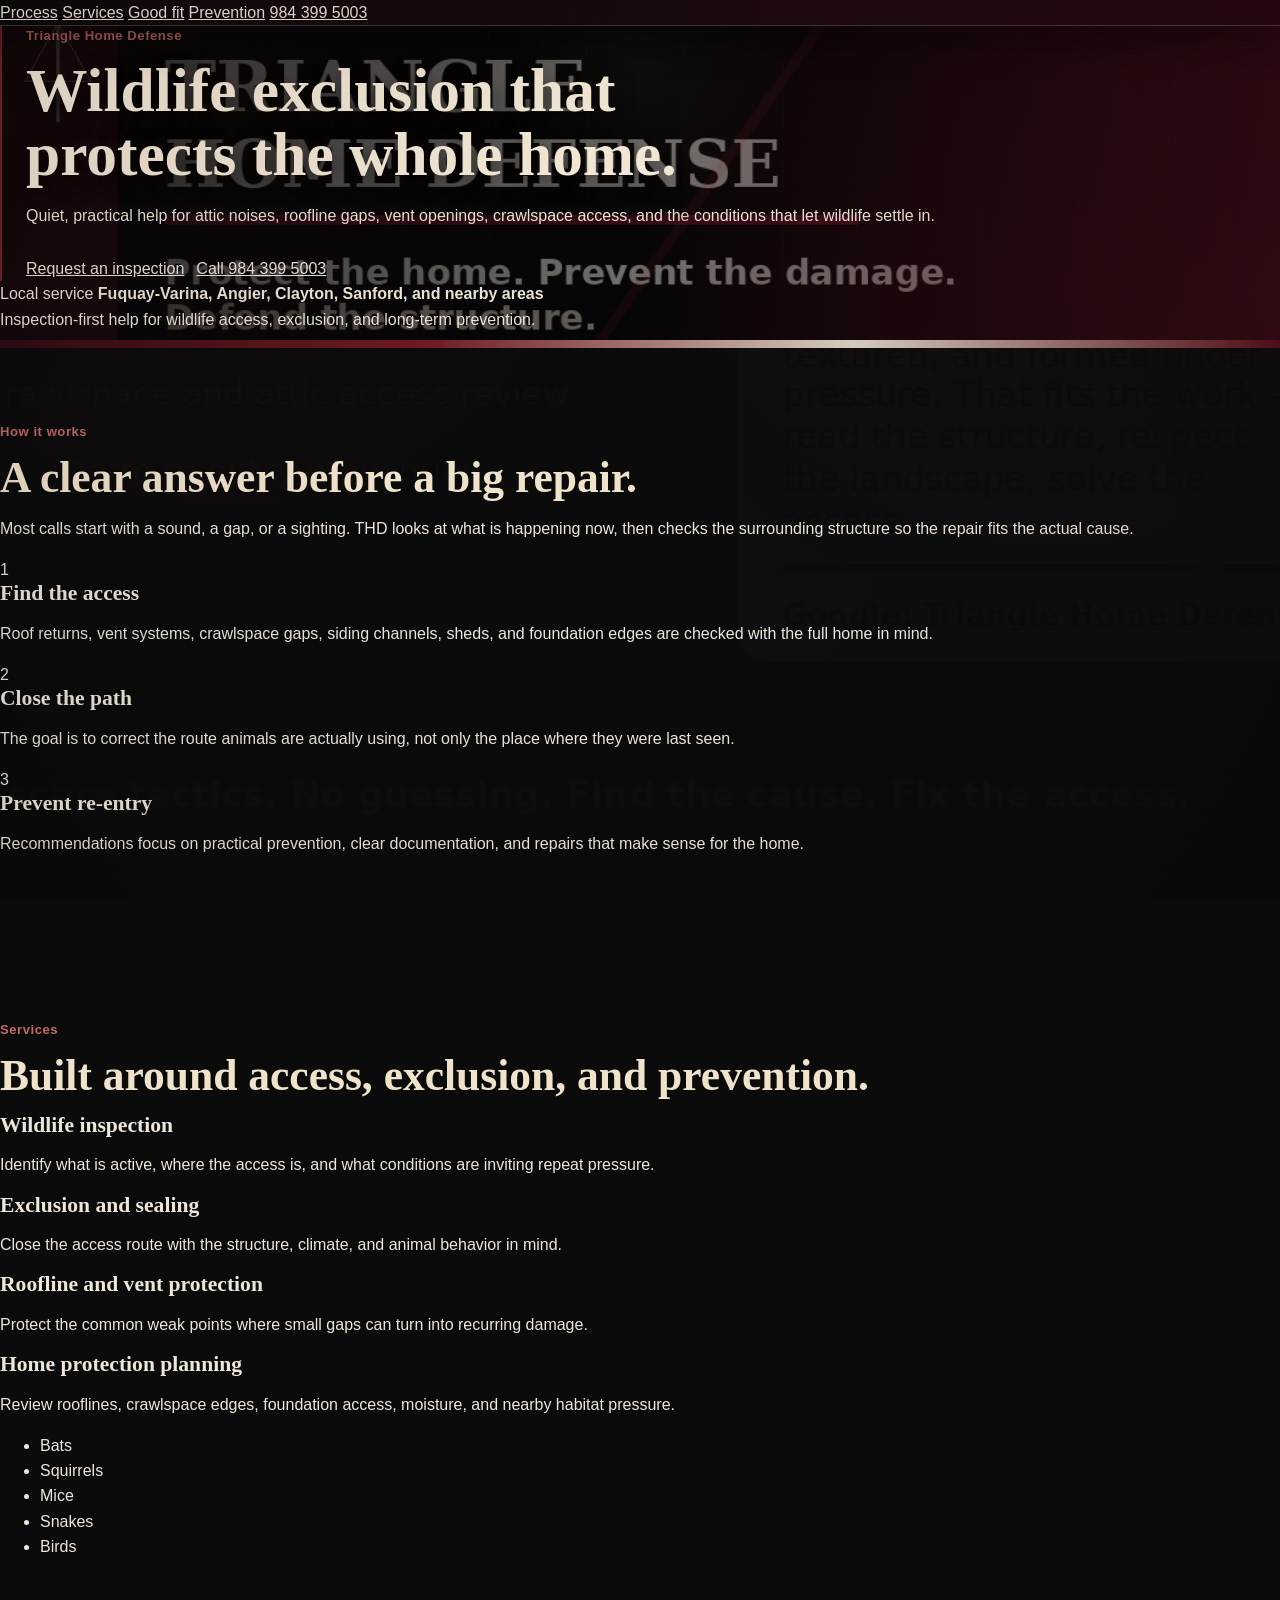
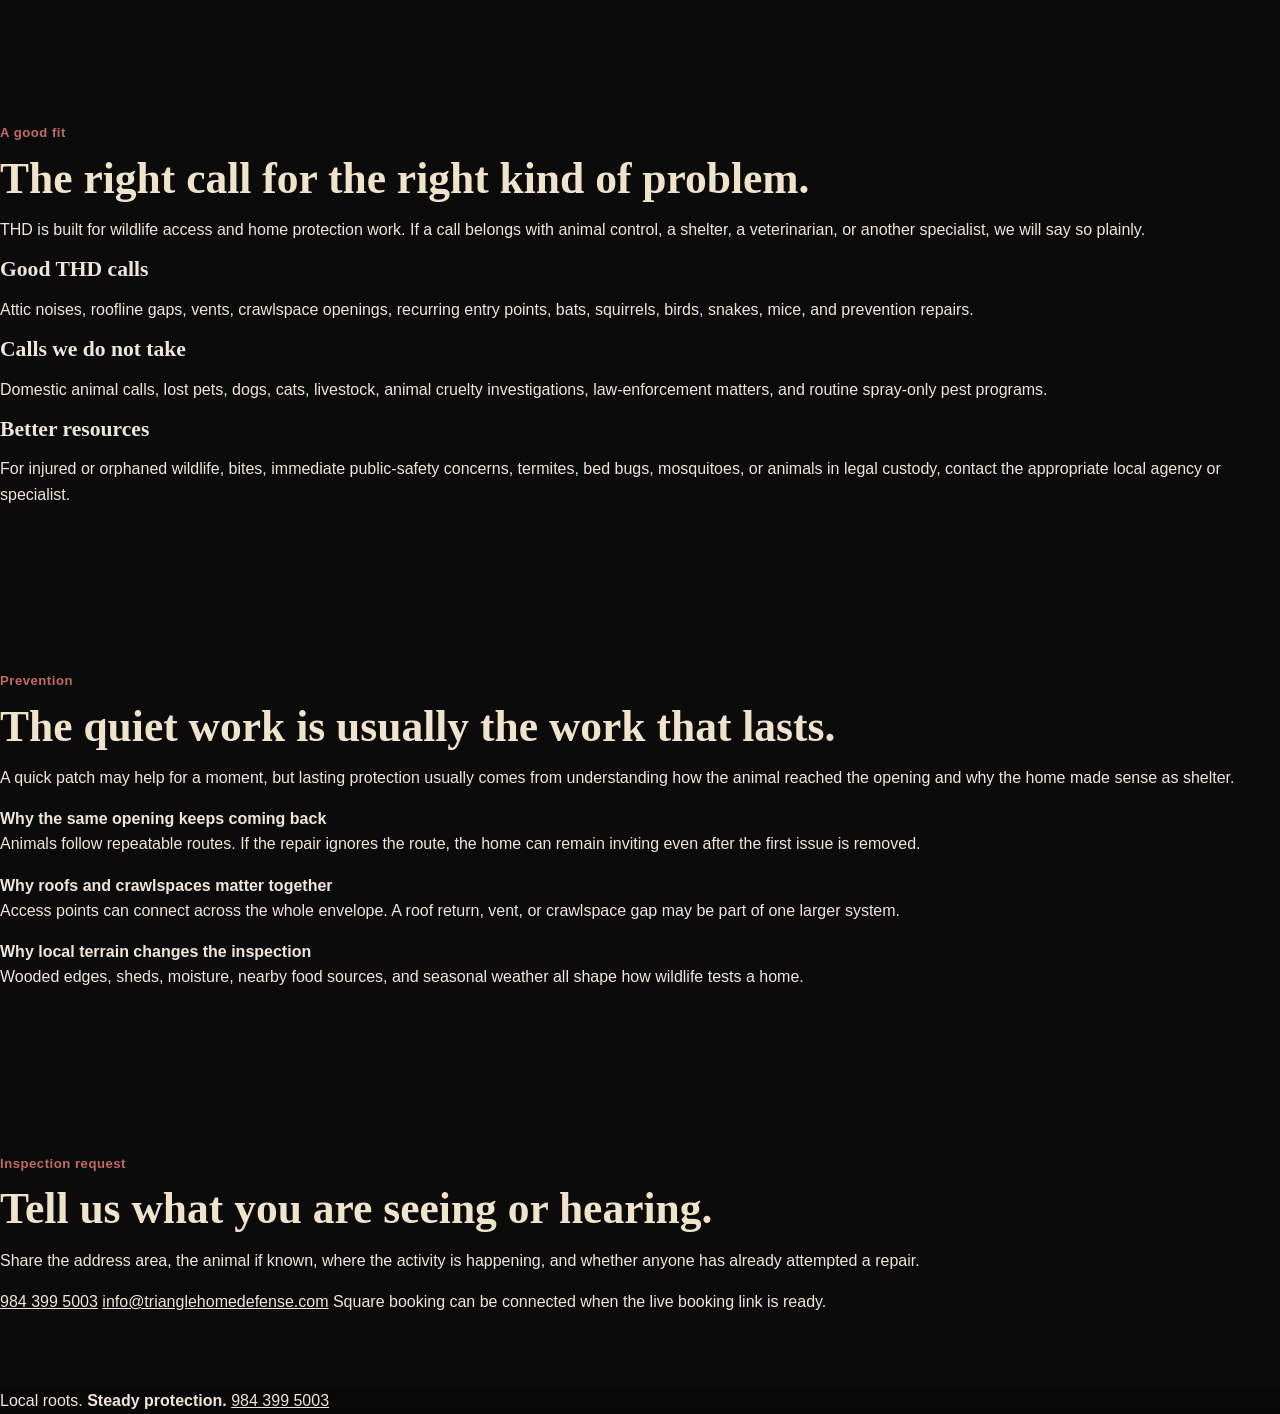
==== index.html @ 963bd68c "Update homepage tone and contact details" ====
<!doctype html>
<html lang="en">
<head>
  <meta charset="utf-8">
  <meta name="viewport" content="width=device-width, initial-scale=1">
  <title>Triangle Home Defense | Wildlife Exclusion and Home Protection</title>
  <meta name="description" content="Triangle Home Defense provides wildlife inspections, exclusion, entry sealing, and prevention work for Fuquay-Varina, Angier, Clayton, Sanford, and nearby North Carolina communities.">
  <link rel="canonical" href="https://trianglehomedefense.com/">
  <meta name="theme-color" content="#111214">
  <meta property="og:title" content="Triangle Home Defense | Wildlife Exclusion and Home Protection">
  <meta property="og:description" content="Quiet, practical wildlife exclusion and home protection for North Carolina homes.">
  <meta property="og:type" content="website">
  <meta property="og:url" content="https://trianglehomedefense.com/">
  <link rel="stylesheet" href="styles.css">
  <script type="application/ld+json">{"@context":"https://schema.org","@type":"LocalBusiness","name":"Triangle Home Defense","url":"https://trianglehomedefense.com/","telephone":"+19843995003","email":"info@trianglehomedefense.com","description":"Wildlife-first structural home protection, inspections, exclusion, access correction, and long-term prevention for North Carolina homes.","areaServed":["Southern Wake County, NC","Harnett County, NC","Johnston County, NC","Lee County, NC","Fuquay-Varina, NC","Angier, NC","Clayton, NC","Sanford, NC"]}</script>
</head>
<body>
  <a class="skip-link" href="#main">Skip to content</a>

  <header class="site-header">
    <a class="brand" href="#top" aria-label="Triangle Home Defense home">
      <span class="brand-mark">THD</span>
      <span><strong>Triangle Home Defense</strong><small>Wildlife exclusion and home protection</small></span>
    </a>
    <nav class="site-nav" aria-label="Primary navigation">
      <a href="#process">Process</a>
      <a href="#services">Services</a>
      <a href="#fit">Good fit</a>
      <a href="#prevention">Prevention</a>
      <a class="nav-cta" href="tel:+19843995003">984 399 5003</a>
    </nav>
  </header>

  <main id="main">
    <section class="hero" id="top">
      <div class="hero-copy">
        <p class="eyebrow">Triangle Home Defense</p>
        <h1>Wildlife exclusion that protects the whole home.</h1>
        <p class="hero-lead">Quiet, practical help for attic noises, roofline gaps, vent openings, crawlspace access, and the conditions that let wildlife settle in.</p>
        <div class="actions">
          <a class="button primary" href="mailto:info@trianglehomedefense.com?subject=Inspection%20request">Request an inspection</a>
          <a class="button secondary" href="tel:+19843995003">Call 984 399 5003</a>
        </div>
      </div>
      <aside class="service-card" aria-label="Service area">
        <span>Local service</span>
        <strong>Fuquay-Varina, Angier, Clayton, Sanford, and nearby areas</strong>
        <p>Inspection-first help for wildlife access, exclusion, and long-term prevention.</p>
      </aside>
    </section>

    <section class="section" id="process">
      <div class="section-head">
        <p class="eyebrow">How it works</p>
        <h2>A clear answer before a big repair.</h2>
        <p>Most calls start with a sound, a gap, or a sighting. THD looks at what is happening now, then checks the surrounding structure so the repair fits the actual cause.</p>
      </div>
      <div class="grid three">
        <article class="panel"><span class="step">1</span><h3>Find the access</h3><p>Roof returns, vent systems, crawlspace gaps, siding channels, sheds, and foundation edges are checked with the full home in mind.</p></article>
        <article class="panel"><span class="step">2</span><h3>Close the path</h3><p>The goal is to correct the route animals are actually using, not only the place where they were last seen.</p></article>
        <article class="panel"><span class="step">3</span><h3>Prevent re-entry</h3><p>Recommendations focus on practical prevention, clear documentation, and repairs that make sense for the home.</p></article>
      </div>
    </section>

    <section class="section muted" id="services">
      <div class="section-head">
        <p class="eyebrow">Services</p>
        <h2>Built around access, exclusion, and prevention.</h2>
      </div>
      <div class="grid two">
        <article class="panel"><h3>Wildlife inspection</h3><p>Identify what is active, where the access is, and what conditions are inviting repeat pressure.</p></article>
        <article class="panel"><h3>Exclusion and sealing</h3><p>Close the access route with the structure, climate, and animal behavior in mind.</p></article>
        <article class="panel"><h3>Roofline and vent protection</h3><p>Protect the common weak points where small gaps can turn into recurring damage.</p></article>
        <article class="panel"><h3>Home protection planning</h3><p>Review rooflines, crawlspace edges, foundation access, moisture, and nearby habitat pressure.</p></article>
      </div>
      <ul class="species" aria-label="Common wildlife Triangle Home Defense addresses"><li>Bats</li><li>Squirrels</li><li>Mice</li><li>Snakes</li><li>Birds</li></ul>
    </section>

    <section class="section" id="fit">
      <div class="section-head">
        <p class="eyebrow">A good fit</p>
        <h2>The right call for the right kind of problem.</h2>
        <p>THD is built for wildlife access and home protection work. If a call belongs with animal control, a shelter, a veterinarian, or another specialist, we will say so plainly.</p>
      </div>
      <div class="grid three">
        <article class="panel"><h3>Good THD calls</h3><p>Attic noises, roofline gaps, vents, crawlspace openings, recurring entry points, bats, squirrels, birds, snakes, mice, and prevention repairs.</p></article>
        <article class="panel"><h3>Calls we do not take</h3><p>Domestic animal calls, lost pets, dogs, cats, livestock, animal cruelty investigations, law-enforcement matters, and routine spray-only pest programs.</p></article>
        <article class="panel"><h3>Better resources</h3><p>For injured or orphaned wildlife, bites, immediate public-safety concerns, termites, bed bugs, mosquitoes, or animals in legal custody, contact the appropriate local agency or specialist.</p></article>
      </div>
    </section>

    <section class="section prevention" id="prevention">
      <div class="photo" aria-hidden="true"></div>
      <div>
        <p class="eyebrow">Prevention</p>
        <h2>The quiet work is usually the work that lasts.</h2>
        <p>A quick patch may help for a moment, but lasting protection usually comes from understanding how the animal reached the opening and why the home made sense as shelter.</p>
        <div class="notes">
          <p><strong>Why the same opening keeps coming back</strong><br>Animals follow repeatable routes. If the repair ignores the route, the home can remain inviting even after the first issue is removed.</p>
          <p><strong>Why roofs and crawlspaces matter together</strong><br>Access points can connect across the whole envelope. A roof return, vent, or crawlspace gap may be part of one larger system.</p>
          <p><strong>Why local terrain changes the inspection</strong><br>Wooded edges, sheds, moisture, nearby food sources, and seasonal weather all shape how wildlife tests a home.</p>
        </div>
      </div>
    </section>

    <section class="section contact" id="contact">
      <div>
        <p class="eyebrow">Inspection request</p>
        <h2>Tell us what you are seeing or hearing.</h2>
        <p>Share the address area, the animal if known, where the activity is happening, and whether anyone has already attempted a repair.</p>
      </div>
      <div class="contact-box">
        <a href="tel:+19843995003">984 399 5003</a>
        <a href="mailto:info@trianglehomedefense.com">info@trianglehomedefense.com</a>
        <span>Square booking can be connected when the live booking link is ready.</span>
      </div>
    </section>
  </main>

  <footer class="site-footer">
    <span>Local roots. <strong>Steady protection.</strong></span>
    <a href="tel:+19843995003">984 399 5003</a>
  </footer>
</body>
</html>
---- styles.css ----
:root {
  --black: #0b0b0a;
  --charcoal: #171615;
  --ash: #24211f;
  --garnet: #5a0f1c;
  --red-rock: #7b1d26;
  --dark-red: #320d14;
  --bone: #eee6da;
  --paper: #d9ccb8;
  --aged-paper: #bfa98f;
  --stone: #bdb5aa;
  --ink: #161310;
  --line-dark: rgba(238, 230, 218, .2);
  --line-paper: rgba(64, 44, 34, .42);
  --shadow: 0 24px 58px rgba(0, 0, 0, .5);
}

* {
  box-sizing: border-box;
}

html {
  scroll-behavior: smooth;
}

body {
  margin: 0;
  font-family: "Segoe UI", "Helvetica Neue", Arial, sans-serif;
  color: var(--bone);
  background:
    linear-gradient(rgba(8, 8, 9, .85), rgba(8, 8, 9, .9)),
    url("business-card-back.png") center / cover fixed,
    var(--black);
  line-height: 1.58;
}

body::before {
  content: "";
  position: fixed;
  inset: 0;
  z-index: 50;
  pointer-events: none;
  opacity: .2;
  background:
    radial-gradient(circle at 18% 16%, rgba(123, 29, 38, .2), transparent 35%),
    radial-gradient(circle at 82% 18%, rgba(90, 15, 28, .24), transparent 38%),
    repeating-linear-gradient(0deg, rgba(255, 255, 255, .02) 0 1px, transparent 1px 4px),
    radial-gradient(circle at center, transparent 34%, rgba(0, 0, 0, .58));
}

body::after {
  content: "";
  position: fixed;
  inset: 0;
  z-index: 51;
  pointer-events: none;
  opacity: .12;
  background-image:
    linear-gradient(rgba(238, 230, 218, .026) 1px, transparent 1px),
    linear-gradient(90deg, rgba(238, 230, 218, .018) 1px, transparent 1px);
  background-size: 88px 88px;
}

img {
  max-width: 100%;
  height: auto;
}

a {
  color: inherit;
}

h1,
h2,
h3 {
  font-family: Cambria, "Times New Roman", serif;
  line-height: 1.04;
  margin: 0 0 16px;
  text-transform: none;
}

h1 {
  max-width: 780px;
  color: #f4ead7;
  font-size: clamp(2.1rem, 4.8vw, 4.4rem);
  letter-spacing: 0;
  text-shadow: 0 6px 22px rgba(0, 0, 0, .72);
}

h2 {
  max-width: 900px;
  color: #f0e3cc;
  font-size: clamp(1.85rem, 3.4vw, 3rem);
}

h3 {
  color: var(--bone);
  font-size: 1.35rem;
}

p {
  margin: 0 0 16px;
}

ul {
  margin-top: 0;
}

.skip-link {
  position: absolute;
  left: 12px;
  top: -60px;
  z-index: 100;
  background: var(--bone);
  color: var(--black);
  padding: 10px 12px;
}

.skip-link:focus {
  top: 12px;
}

.wrap {
  width: min(1140px, calc(100% - 32px));
  margin-inline: auto;
}

.narrow {
  max-width: 920px;
}

.topbar {
  background: #0a0908;
  border-bottom: 1px solid rgba(238, 225, 200, .15);
  color: var(--stone);
  font-size: .86rem;
}

.topbar-inner {
  display: flex;
  justify-content: space-between;
  gap: 16px;
  padding: 8px 0;
  flex-wrap: wrap;
}

.topbar a,
.footer a {
  text-decoration-thickness: 1px;
  text-underline-offset: 3px;
}

.site-header {
  position: sticky;
  top: 0;
  z-index: 40;
  background:
    linear-gradient(90deg, rgba(10, 10, 10, .95), rgba(42, 11, 18, .92));
  border-bottom: 1px solid rgba(238, 230, 218, .2);
  box-shadow: 0 16px 34px rgba(0, 0, 0, .45);
  backdrop-filter: blur(12px);
}

.nav {
  display: flex;
  align-items: center;
  justify-content: space-between;
  gap: 20px;
  padding: 12px 0;
}

.brand {
  display: flex;
  align-items: center;
  gap: 14px;
  min-width: 300px;
  color: var(--bone);
  text-decoration: none;
}

.brand img {
  flex: 0 0 152px;
  width: 152px !important;
  height: 82px !important;
  max-width: 152px !important;
  max-height: 82px !important;
  border: 0;
  border-radius: 0;
  background: transparent;
  object-fit: contain;
  object-position: left center;
  filter: drop-shadow(0 6px 14px rgba(0, 0, 0, .54));
}

.brand span {
  display: none;
}

.links {
  display: flex;
  align-items: center;
  justify-content: flex-end;
  gap: 4px;
  flex-wrap: wrap;
}

.links a {
  border-radius: 4px;
  color: var(--bone);
  font-size: .9rem;
  font-weight: 700;
  padding: 9px 10px;
  text-decoration: none;
}

.links a:hover,
.links a:focus,
.links a[aria-current="page"] {
  background: rgba(238, 225, 200, .12);
  color: #fff4df;
}

.links .nav-cta {
  background: linear-gradient(180deg, #7a2522, #4a1716);
  color: #fff2dd;
  margin-left: 4px;
  box-shadow: inset 0 0 0 1px rgba(238, 225, 200, .25);
}

.hero {
  position: relative;
  overflow: hidden;
  color: var(--bone);
  background:
    linear-gradient(102deg, rgba(7, 7, 7, .88) 0%, rgba(8, 8, 8, .56) 50%, rgba(68, 14, 25, .72) 100%),
    url("business-card-front.png") center 20% / cover,
    var(--black);
}

.hero::before,
.page-hero::before,
.field-band::before {
  content: "";
  position: absolute;
  inset: 0;
  pointer-events: none;
  opacity: .38;
  background:
    radial-gradient(circle at 50% 12%, rgba(238, 230, 218, .1), transparent 23%),
    linear-gradient(125deg, transparent 0 54%, rgba(123, 29, 38, .32) 54.2% 54.8%, transparent 55%),
    repeating-linear-gradient(90deg, transparent 0 96px, rgba(238, 230, 218, .025) 97px 98px);
}

.hero::after,
.field-band::after,
.cta-band::after {
  content: "";
  position: absolute;
  inset: auto 0 0 0;
  height: 8px;
  background: linear-gradient(90deg, var(--dark-red), var(--red-rock), var(--bone), var(--garnet));
  opacity: .9;
}

.hero-grid {
  position: relative;
  z-index: 1;
  display: grid;
  grid-template-columns: minmax(0, 1.05fr) minmax(280px, .95fr);
  gap: 36px;
  align-items: center;
  min-height: 640px;
  padding: 76px 0 90px;
}

.hero-copy {
  border-left: 2px solid var(--red-rock);
  padding-left: 24px;
}

.hero-subhead {
  max-width: 760px;
  color: #e3d6be;
  font-size: clamp(1.05rem, 2vw, 1.28rem);
  font-weight: 700;
}

.eyebrow,
.kicker {
  color: #c16b65;
  font-size: .82rem;
  font-weight: 700;
  letter-spacing: .04em;
  margin-bottom: 12px;
}

.light {
  color: var(--stone);
}

.actions {
  display: flex;
  gap: 12px;
  flex-wrap: wrap;
  margin-top: 28px;
}

.btn {
  display: inline-flex;
  align-items: center;
  justify-content: center;
  min-height: 48px;
  border: 1px solid rgba(238, 225, 200, .54);
  border-radius: 4px;
  background: linear-gradient(180deg, #8a3028, #5c1c1a);
  color: #fff0dc;
  font-weight: 800;
  padding: 12px 17px;
  text-decoration: none;
  box-shadow: 0 4px 0 rgba(0, 0, 0, .38), inset 0 0 0 1px rgba(255, 255, 255, .08);
}

.btn.secondary {
  background: rgba(14, 13, 12, .62);
  color: var(--bone);
}

.btn.light {
  border-color: var(--bone);
  background: var(--bone);
  color: var(--black);
}

.hero-card {
  border: 1px solid rgba(238, 230, 218, .22);
  border-radius: 6px;
  background:
    linear-gradient(160deg, rgba(14, 12, 12, .9), rgba(45, 13, 19, .76)),
    rgba(17, 14, 14, .92);
  box-shadow: var(--shadow);
  padding: 26px;
}

.hero-card img {
  display: block;
  width: min(100%, 310px);
  border-radius: 4px;
  box-shadow: 0 12px 20px rgba(0, 0, 0, .45);
  margin-bottom: 18px;
  filter: none;
}

.hero-card h2 {
  color: #f0e4cc;
  font-size: clamp(1.5rem, 2.7vw, 2.25rem);
}

.check-list {
  list-style: none;
  padding: 0;
}

.check-list li {
  border-top: 1px solid rgba(238, 225, 200, .2);
  color: var(--stone);
  font-weight: 800;
  padding: 10px 0;
}

.section {
  padding: 74px 0;
  background: rgba(13, 12, 11, .91);
}

.intro-section {
  padding: 46px 0;
  background:
    linear-gradient(90deg, rgba(74, 18, 18, .42), rgba(13, 12, 11, .94)),
    var(--black);
  border-block: 1px solid var(--line-dark);
}

.tinted {
  background:
    linear-gradient(110deg, rgba(11, 10, 10, .94), rgba(33, 16, 18, .82), rgba(102, 31, 36, .52)),
    url("business-card-back.png") center / cover,
    var(--black);
  border-block: 1px solid rgba(238, 230, 218, .18);
  color: #e7dcc8;
}

.tinted h2,
.tinted h3 {
  color: #f0e3cd;
}

.lead {
  color: #f1e7d4;
  font-family: Georgia, "Times New Roman", serif;
  font-size: clamp(1.18rem, 2vw, 1.48rem);
  font-weight: 700;
}

.split {
  display: grid;
  grid-template-columns: minmax(0, .95fr) minmax(0, 1.05fr);
  gap: 42px;
  align-items: start;
}

.scope-note {
  border-left: 4px solid var(--garnet);
  color: #d6c3ab;
  font-weight: 700;
  padding-left: 14px;
}

.card-grid {
  display: grid;
  grid-template-columns: repeat(3, minmax(0, 1fr));
  gap: 16px;
  margin-top: 28px;
}

.card {
  min-height: 216px;
  border: 1px solid var(--line-dark);
  border-radius: 6px;
  background:
    linear-gradient(145deg, rgba(238, 225, 200, .08), rgba(0, 0, 0, .14)),
    rgba(25, 22, 20, .84);
  padding: 22px;
  box-shadow: 0 16px 36px rgba(0, 0, 0, .24);
}

.card h3 {
  color: #f1e4cc;
}

.card p {
  color: #d8ccb7;
}

.field-band {
  position: relative;
  overflow: hidden;
  color: var(--bone);
  background:
    linear-gradient(110deg, rgba(11, 10, 9, .96), rgba(29, 18, 16, .88), rgba(95, 26, 23, .66)),
    url("garnet-schist.jpg") center / cover,
    var(--black);
}

.field-band .wrap {
  position: relative;
  z-index: 1;
}

.field-image {
  display: block;
  max-width: 340px;
  border: 1px solid rgba(238, 230, 218, .2);
  border-radius: 6px;
  background: rgba(11, 11, 11, .5);
  box-shadow: var(--shadow);
  margin-top: 20px;
  padding: 6px;
  filter: none;
}

.area-list {
  display: flex;
  flex-wrap: wrap;
  gap: 10px;
  margin-top: 24px;
}

.area-list span {
  border: 1px solid rgba(238, 225, 200, .25);
  border-radius: 4px;
  background: rgba(238, 225, 200, .08);
  color: var(--bone);
  font-weight: 800;
  padding: 8px 12px;
}

.cta-band {
  position: relative;
  overflow: hidden;
  background:
    linear-gradient(90deg, rgba(13, 12, 11, .96), rgba(92, 25, 22, .88)),
    url("garnet-schist.jpg") center / cover;
  color: var(--bone);
  padding: 56px 0 64px;
}

.cta-inner {
  display: flex;
  align-items: center;
  justify-content: space-between;
  gap: 30px;
}

.footer {
  background: #0a0908;
  color: #e7dcc6;
  padding: 36px 0 28px;
}

.footer-grid {
  display: grid;
  grid-template-columns: 1.2fr 1fr 1fr;
  gap: 28px;
}

.footer img {
  margin-bottom: 10px;
  width: 176px;
  max-width: 100%;
  filter: none;
}

.fine-print {
  border-top: 1px solid rgba(238, 225, 200, .16);
  color: #c7bba5;
  font-size: .85rem;
  margin-top: 22px;
  padding-top: 18px;
}

.page-hero {
  position: relative;
  overflow: hidden;
  color: var(--bone);
  background:
    linear-gradient(106deg, rgba(9, 9, 10, .92), rgba(24, 14, 16, .86), rgba(91, 24, 34, .62)),
    url("business-card-back.png") center / cover,
    var(--black);
  padding: 62px 0 70px;
}

.page-hero .wrap {
  position: relative;
  z-index: 1;
}

.page-hero p {
  max-width: 820px;
  color: #e0d6c4;
  font-weight: 700;
}

.breadcrumb {
  color: var(--stone);
  font-size: .82rem;
  font-weight: 800;
  letter-spacing: .06em;
  margin-bottom: 16px;
}

.content-grid {
  display: grid;
  grid-template-columns: minmax(0, 1fr) minmax(280px, 360px);
  gap: 38px;
  align-items: start;
}

.side-panel,
.form-panel {
  border: 1px solid rgba(238, 230, 218, .2);
  border-radius: 6px;
  background:
    linear-gradient(160deg, rgba(11, 10, 10, .94), rgba(42, 19, 21, .86)),
    url("garnet-schist.jpg") center / cover,
    var(--charcoal);
  color: var(--bone);
  padding: 22px;
  box-shadow: 0 18px 38px rgba(0, 0, 0, .24);
}

.side-panel h2,
.side-panel h3,
.form-panel h2,
.form-panel h3 {
  color: #f0e3cd;
}

.service-block,
.process-step,
.plain-panel {
  border-top: 1px solid var(--line-dark);
  padding: 24px 0;
}

.service-block:first-child,
.process-step:first-child {
  border-top: 0;
  padding-top: 0;
}

.two-list {
  display: grid;
  grid-template-columns: repeat(2, minmax(0, 1fr));
  gap: 24px;
}

.note-box {
  border-left: 5px solid var(--garnet);
  background: rgba(101, 29, 29, .16);
  padding: 16px;
}

.contact-list {
  display: grid;
  gap: 10px;
}

.contact-list a {
  color: #f2ddc2;
  font-weight: 900;
}

form {
  display: grid;
  gap: 14px;
}

label {
  display: grid;
  gap: 6px;
  color: #e9dcc6;
  font-weight: 700;
}

input,
select,
textarea {
  width: 100%;
  border: 1px solid rgba(54, 42, 33, .38);
  border-radius: 4px;
  background: #fbf4e4;
  color: var(--ink);
  font: inherit;
  padding: 11px 12px;
}

textarea {
  min-height: 132px;
  resize: vertical;
}

.submit-note {
  color: #cbbda6;
  font-size: .9rem;
}

button.btn {
  cursor: pointer;
}

.legacy-notice {
  max-width: 760px;
}

@media (max-width: 920px) {
  .nav {
    align-items: flex-start;
    flex-direction: column;
  }

  .links {
    justify-content: flex-start;
  }

  .hero-grid,
  .split,
  .content-grid,
  .footer-grid,
  .two-list {
    grid-template-columns: 1fr;
  }

  .hero-grid {
    min-height: 0;
    padding: 54px 0 68px;
  }

  .hero-card {
    max-width: 520px;
  }

  .card-grid {
    grid-template-columns: repeat(2, minmax(0, 1fr));
  }

  .cta-inner {
    align-items: flex-start;
    flex-direction: column;
  }
}

@media (max-width: 620px) {
  .wrap {
    width: min(100% - 24px, 1120px);
  }

  .topbar {
    font-size: .72rem;
  }

  .topbar-inner {
    display: block;
    overflow-wrap: anywhere;
  }

  .brand {
    min-width: 0;
  }

  .brand img {
    flex: 0 0 132px;
    width: 132px !important;
    height: 72px !important;
    max-width: 132px !important;
    max-height: 72px !important;
  }

  .links {
    gap: 5px;
  }

  .links a {
    font-size: .82rem;
    padding: 8px 9px;
  }

  .hero-copy {
    border-left: 0;
    padding-left: 0;
  }

  .btn {
    width: 100%;
  }

  .card-grid {
    grid-template-columns: 1fr;
  }

  .section {
    padding: 54px 0;
  }

  .page-hero {
    padding: 46px 0 52px;
  }
}
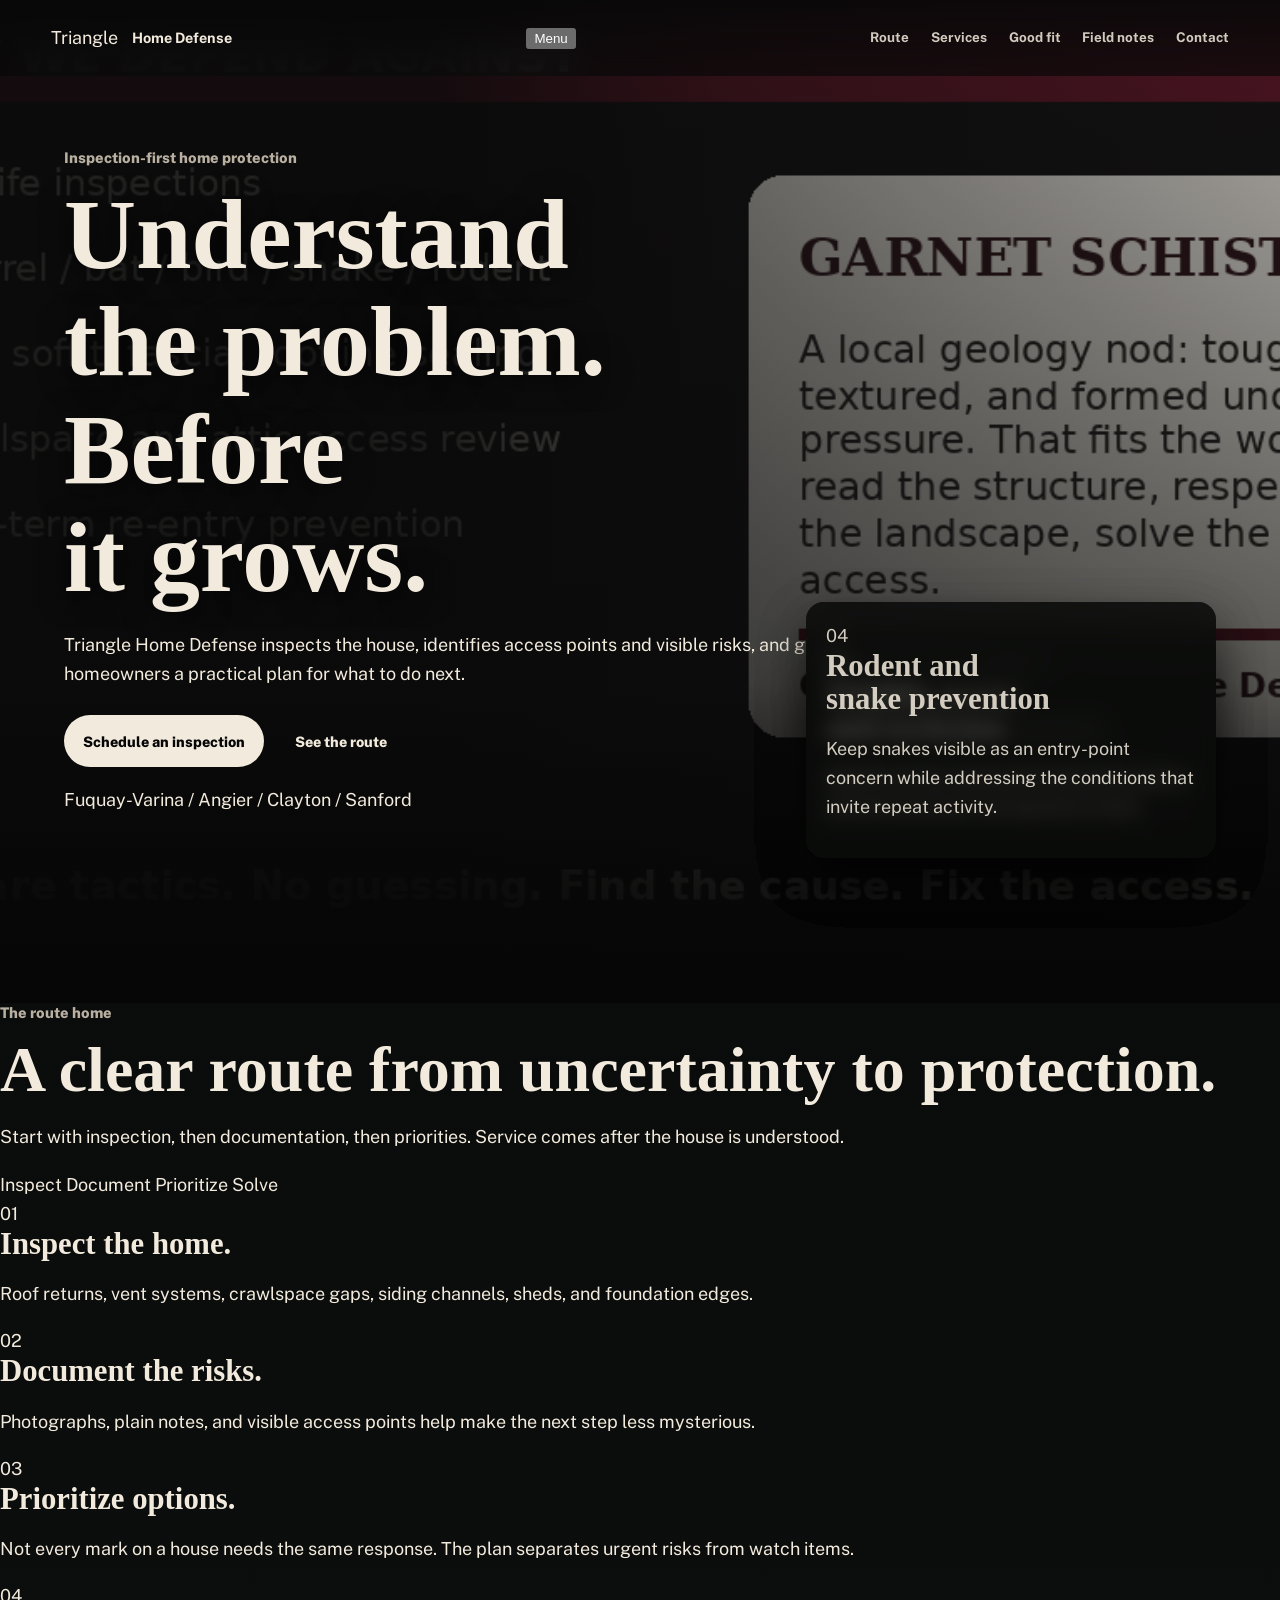
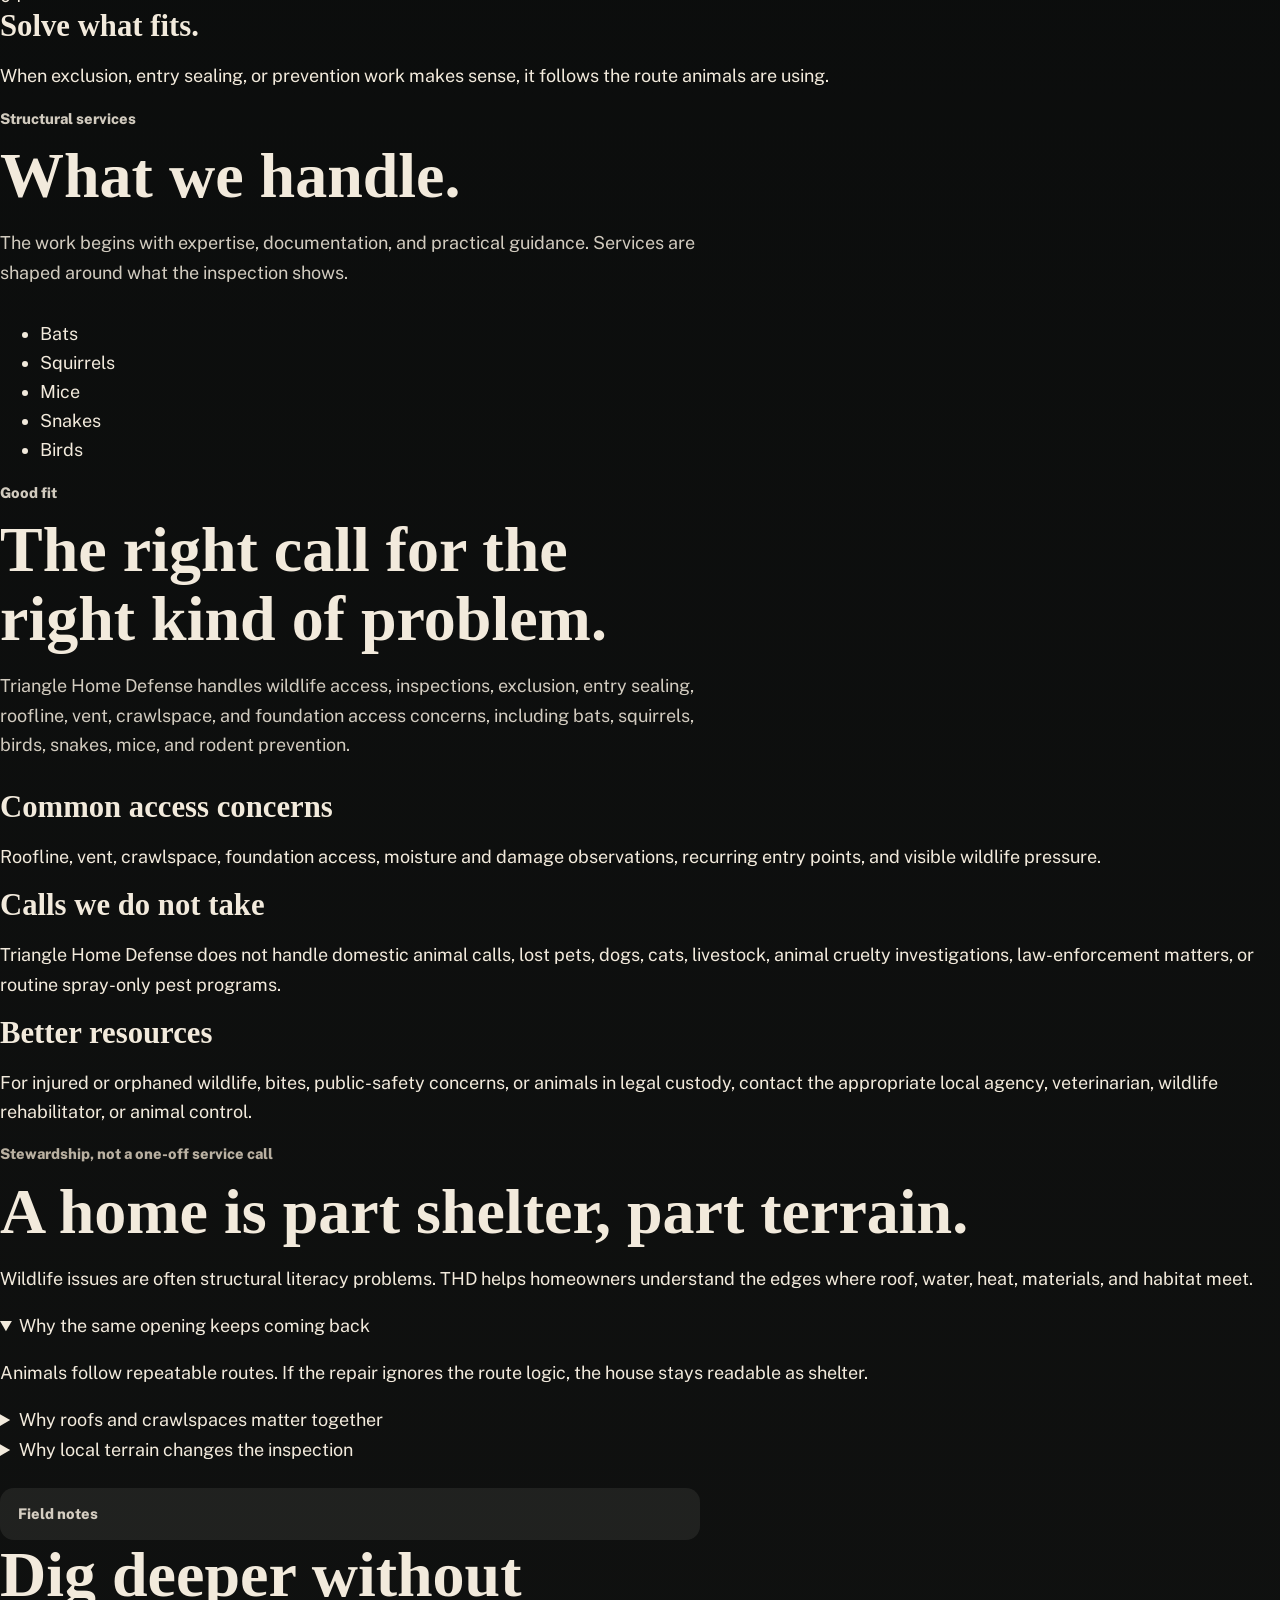
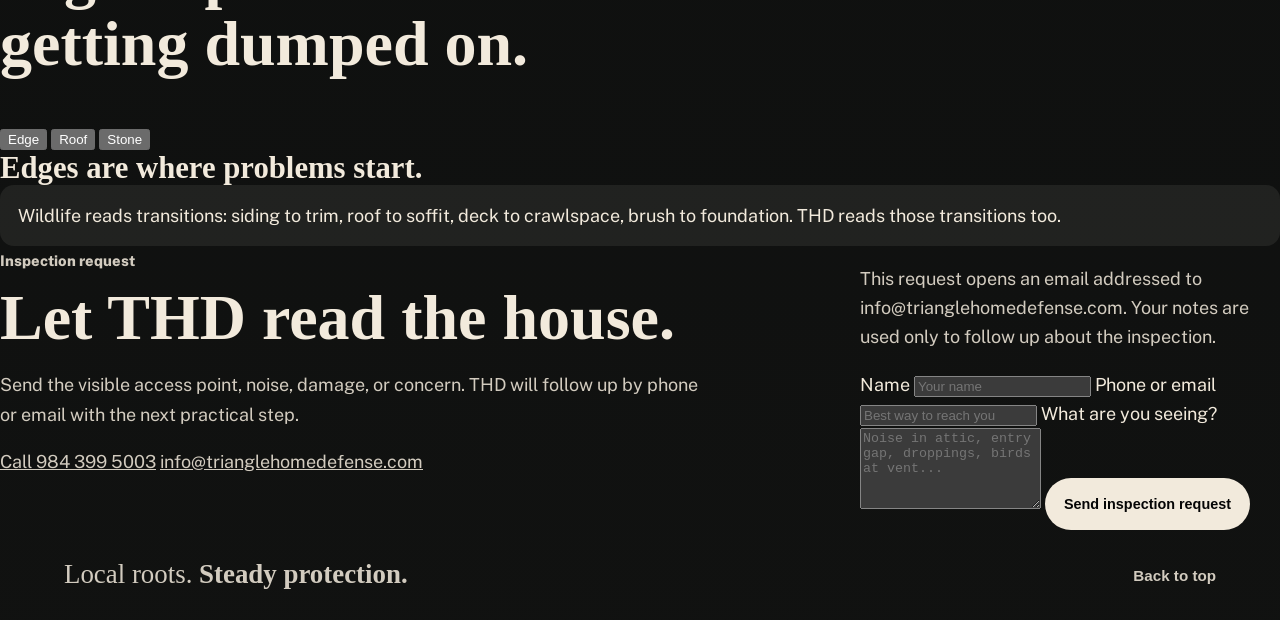
==== commit 7aa1f858: "Preserve road site with inspection-first copy" ====
--- a/index.html
+++ b/index.html
@@ -1,125 +1,322 @@
 <!doctype html>
 <html lang="en">
-<head>
-  <meta charset="utf-8">
-  <meta name="viewport" content="width=device-width, initial-scale=1">
-  <title>Triangle Home Defense | Wildlife Exclusion and Home Protection</title>
-  <meta name="description" content="Triangle Home Defense provides wildlife inspections, exclusion, entry sealing, and prevention work for Fuquay-Varina, Angier, Clayton, Sanford, and nearby North Carolina communities.">
-  <link rel="canonical" href="https://trianglehomedefense.com/">
-  <meta name="theme-color" content="#111214">
-  <meta property="og:title" content="Triangle Home Defense | Wildlife Exclusion and Home Protection">
-  <meta property="og:description" content="Quiet, practical wildlife exclusion and home protection for North Carolina homes.">
-  <meta property="og:type" content="website">
-  <meta property="og:url" content="https://trianglehomedefense.com/">
-  <link rel="stylesheet" href="styles.css">
-  <script type="application/ld+json">{"@context":"https://schema.org","@type":"LocalBusiness","name":"Triangle Home Defense","url":"https://trianglehomedefense.com/","telephone":"+19843995003","email":"info@trianglehomedefense.com","description":"Wildlife-first structural home protection, inspections, exclusion, access correction, and long-term prevention for North Carolina homes.","areaServed":["Southern Wake County, NC","Harnett County, NC","Johnston County, NC","Lee County, NC","Fuquay-Varina, NC","Angier, NC","Clayton, NC","Sanford, NC"]}</script>
-</head>
-<body>
-  <a class="skip-link" href="#main">Skip to content</a>
-
-  <header class="site-header">
-    <a class="brand" href="#top" aria-label="Triangle Home Defense home">
-      <span class="brand-mark">THD</span>
-      <span><strong>Triangle Home Defense</strong><small>Wildlife exclusion and home protection</small></span>
-    </a>
-    <nav class="site-nav" aria-label="Primary navigation">
-      <a href="#process">Process</a>
-      <a href="#services">Services</a>
-      <a href="#fit">Good fit</a>
-      <a href="#prevention">Prevention</a>
-      <a class="nav-cta" href="tel:+19843995003">984 399 5003</a>
-    </nav>
-  </header>
-
-  <main id="main">
-    <section class="hero" id="top">
-      <div class="hero-copy">
-        <p class="eyebrow">Triangle Home Defense</p>
-        <h1>Wildlife exclusion that protects the whole home.</h1>
-        <p class="hero-lead">Quiet, practical help for attic noises, roofline gaps, vent openings, crawlspace access, and the conditions that let wildlife settle in.</p>
-        <div class="actions">
-          <a class="button primary" href="mailto:info@trianglehomedefense.com?subject=Inspection%20request">Request an inspection</a>
-          <a class="button secondary" href="tel:+19843995003">Call 984 399 5003</a>
-        </div>
-      </div>
-      <aside class="service-card" aria-label="Service area">
-        <span>Local service</span>
-        <strong>Fuquay-Varina, Angier, Clayton, Sanford, and nearby areas</strong>
-        <p>Inspection-first help for wildlife access, exclusion, and long-term prevention.</p>
-      </aside>
-    </section>
-
-    <section class="section" id="process">
-      <div class="section-head">
-        <p class="eyebrow">How it works</p>
-        <h2>A clear answer before a big repair.</h2>
-        <p>Most calls start with a sound, a gap, or a sighting. THD looks at what is happening now, then checks the surrounding structure so the repair fits the actual cause.</p>
-      </div>
-      <div class="grid three">
-        <article class="panel"><span class="step">1</span><h3>Find the access</h3><p>Roof returns, vent systems, crawlspace gaps, siding channels, sheds, and foundation edges are checked with the full home in mind.</p></article>
-        <article class="panel"><span class="step">2</span><h3>Close the path</h3><p>The goal is to correct the route animals are actually using, not only the place where they were last seen.</p></article>
-        <article class="panel"><span class="step">3</span><h3>Prevent re-entry</h3><p>Recommendations focus on practical prevention, clear documentation, and repairs that make sense for the home.</p></article>
-      </div>
-    </section>
-
-    <section class="section muted" id="services">
-      <div class="section-head">
-        <p class="eyebrow">Services</p>
-        <h2>Built around access, exclusion, and prevention.</h2>
-      </div>
-      <div class="grid two">
-        <article class="panel"><h3>Wildlife inspection</h3><p>Identify what is active, where the access is, and what conditions are inviting repeat pressure.</p></article>
-        <article class="panel"><h3>Exclusion and sealing</h3><p>Close the access route with the structure, climate, and animal behavior in mind.</p></article>
-        <article class="panel"><h3>Roofline and vent protection</h3><p>Protect the common weak points where small gaps can turn into recurring damage.</p></article>
-        <article class="panel"><h3>Home protection planning</h3><p>Review rooflines, crawlspace edges, foundation access, moisture, and nearby habitat pressure.</p></article>
-      </div>
-      <ul class="species" aria-label="Common wildlife Triangle Home Defense addresses"><li>Bats</li><li>Squirrels</li><li>Mice</li><li>Snakes</li><li>Birds</li></ul>
-    </section>
-
-    <section class="section" id="fit">
-      <div class="section-head">
-        <p class="eyebrow">A good fit</p>
-        <h2>The right call for the right kind of problem.</h2>
-        <p>THD is built for wildlife access and home protection work. If a call belongs with animal control, a shelter, a veterinarian, or another specialist, we will say so plainly.</p>
-      </div>
-      <div class="grid three">
-        <article class="panel"><h3>Good THD calls</h3><p>Attic noises, roofline gaps, vents, crawlspace openings, recurring entry points, bats, squirrels, birds, snakes, mice, and prevention repairs.</p></article>
-        <article class="panel"><h3>Calls we do not take</h3><p>Domestic animal calls, lost pets, dogs, cats, livestock, animal cruelty investigations, law-enforcement matters, and routine spray-only pest programs.</p></article>
-        <article class="panel"><h3>Better resources</h3><p>For injured or orphaned wildlife, bites, immediate public-safety concerns, termites, bed bugs, mosquitoes, or animals in legal custody, contact the appropriate local agency or specialist.</p></article>
-      </div>
-    </section>
-
-    <section class="section prevention" id="prevention">
-      <div class="photo" aria-hidden="true"></div>
-      <div>
-        <p class="eyebrow">Prevention</p>
-        <h2>The quiet work is usually the work that lasts.</h2>
-        <p>A quick patch may help for a moment, but lasting protection usually comes from understanding how the animal reached the opening and why the home made sense as shelter.</p>
-        <div class="notes">
-          <p><strong>Why the same opening keeps coming back</strong><br>Animals follow repeatable routes. If the repair ignores the route, the home can remain inviting even after the first issue is removed.</p>
-          <p><strong>Why roofs and crawlspaces matter together</strong><br>Access points can connect across the whole envelope. A roof return, vent, or crawlspace gap may be part of one larger system.</p>
-          <p><strong>Why local terrain changes the inspection</strong><br>Wooded edges, sheds, moisture, nearby food sources, and seasonal weather all shape how wildlife tests a home.</p>
-        </div>
-      </div>
-    </section>
-
-    <section class="section contact" id="contact">
-      <div>
-        <p class="eyebrow">Inspection request</p>
-        <h2>Tell us what you are seeing or hearing.</h2>
-        <p>Share the address area, the animal if known, where the activity is happening, and whether anyone has already attempted a repair.</p>
-      </div>
-      <div class="contact-box">
-        <a href="tel:+19843995003">984 399 5003</a>
-        <a href="mailto:info@trianglehomedefense.com">info@trianglehomedefense.com</a>
-        <span>Square booking can be connected when the live booking link is ready.</span>
-      </div>
-    </section>
-  </main>
-
-  <footer class="site-footer">
-    <span>Local roots. <strong>Steady protection.</strong></span>
-    <a href="tel:+19843995003">984 399 5003</a>
-  </footer>
-</body>
+  <head>
+    <meta charset="utf-8" />
+    <meta name="viewport" content="width=device-width, initial-scale=1" />
+    <title>THD | Inspection-First Home Protection</title>
+    <meta
+      name="description"
+      content="Triangle Home Defense inspects wildlife access, documents visible risks, and gives North Carolina homeowners practical protection options."
+    />
+    <link rel="canonical" href="https://trianglehomedefense.com/" />
+    <meta name="theme-color" content="#050607" />
+    <meta property="og:title" content="Triangle Home Defense | Inspection-First Home Protection" />
+    <meta
+      property="og:description"
+      content="Inspection-first wildlife access guidance, exclusion planning, and home protection for North Carolina homes."
+    />
+    <meta property="og:type" content="website" />
+    <meta property="og:url" content="https://trianglehomedefense.com/" />
+    <link rel="preconnect" href="https://fonts.googleapis.com" />
+    <link rel="preconnect" href="https://fonts.gstatic.com" crossorigin />
+    <link
+      href="https://fonts.googleapis.com/css2?family=Barlow+Condensed:wght@700;800;900&family=Libre+Baskerville:ital,wght@0,700;1,700&family=Public+Sans:wght@400;500;700;800&display=swap"
+      rel="stylesheet"
+    />
+    <link rel="stylesheet" href="styles.css" />
+    <script type="application/ld+json">
+      {
+        "@context": "https://schema.org",
+        "@type": "LocalBusiness",
+        "name": "Triangle Home Defense",
+        "url": "https://trianglehomedefense.com/",
+        "telephone": "+19843995003",
+        "email": "info@trianglehomedefense.com",
+        "description": "Inspection-first wildlife access, exclusion, entry sealing, documentation, and home protection guidance for North Carolina homes.",
+        "areaServed": ["Fuquay-Varina, NC", "Angier, NC", "Clayton, NC", "Sanford, NC", "Southern Wake County, NC", "Harnett County, NC", "Johnston County, NC", "Lee County, NC"]
+      }
+    </script>
+  </head>
+  <body>
+    <a class="skip-link" href="#main">Skip to content</a>
+
+    <header class="site-header" id="top">
+      <a class="brand" href="#top" aria-label="Triangle Home Defense home">
+        <span>Triangle</span>
+        <strong>Home Defense</strong>
+      </a>
+      <button class="menu-button" type="button" aria-expanded="false" aria-controls="site-nav" data-menu>
+        <span>Menu</span>
+      </button>
+      <nav class="site-nav" id="site-nav" aria-label="Primary navigation" data-nav>
+        <a href="#route">Route</a>
+        <a href="#services">Services</a>
+        <a href="#scope">Good fit</a>
+        <a href="#notes">Field notes</a>
+        <a href="#contact">Contact</a>
+      </nav>
+    </header>
+
+    <main id="main">
+      <section class="hero" aria-labelledby="hero-title">
+        <div class="hero-bg" aria-hidden="true"></div>
+        <div class="hero-copy">
+          <p class="eyebrow">Inspection-first home protection</p>
+          <h1 id="hero-title">
+            <span>Understand the problem.</span>
+            <strong>Before it grows.</strong>
+          </h1>
+          <p class="hero-lede">
+            Triangle Home Defense inspects the house, identifies access points and visible risks, and gives homeowners
+            a practical plan for what to do next.
+          </p>
+          <div class="actions">
+            <a class="button primary" href="#contact">Schedule an inspection</a>
+            <a class="button ghost" href="#route">See the route</a>
+          </div>
+          <p class="local-line">Fuquay-Varina / Angier / Clayton / Sanford</p>
+        </div>
+      </section>
+
+      <section class="route band" id="route" aria-labelledby="route-title">
+        <div class="route-intro">
+          <p class="eyebrow">The route home</p>
+          <h2 id="route-title">A clear route from uncertainty to protection.</h2>
+          <p>
+            Start with inspection, then documentation, then priorities. Service comes after the house is understood.
+          </p>
+        </div>
+
+        <div class="route-map" aria-label="Inspection route">
+          <span>Inspect</span>
+          <span>Document</span>
+          <span>Prioritize</span>
+          <span>Solve</span>
+        </div>
+
+        <div class="checkpoint-grid">
+          <article class="checkpoint">
+            <span class="number">01</span>
+            <h3>Inspect the home.</h3>
+            <p>Roof returns, vent systems, crawlspace gaps, siding channels, sheds, and foundation edges.</p>
+          </article>
+          <article class="checkpoint">
+            <span class="number">02</span>
+            <h3>Document the risks.</h3>
+            <p>Photographs, plain notes, and visible access points help make the next step less mysterious.</p>
+          </article>
+          <article class="checkpoint">
+            <span class="number">03</span>
+            <h3>Prioritize options.</h3>
+            <p>Not every mark on a house needs the same response. The plan separates urgent risks from watch items.</p>
+          </article>
+          <article class="checkpoint">
+            <span class="number">04</span>
+            <h3>Solve what fits.</h3>
+            <p>When exclusion, entry sealing, or prevention work makes sense, it follows the route animals are using.</p>
+          </article>
+        </div>
+      </section>
+
+      <section class="services band" id="services" aria-labelledby="services-title">
+        <div class="section-head">
+          <p class="eyebrow">Structural services</p>
+          <h2 id="services-title">What we handle.</h2>
+          <p>
+            The work begins with expertise, documentation, and practical guidance. Services are shaped around what the
+            inspection shows.
+          </p>
+        </div>
+
+        <div class="service-grid">
+          <article class="service-card">
+            <span class="number">01</span>
+            <h3>Home protection inspections</h3>
+            <p>Read the whole house: roof, crawlspace, edges, weather exposure, and habitat contact.</p>
+          </article>
+          <article class="service-card">
+            <span class="number">02</span>
+            <h3>Property assessments</h3>
+            <p>Look at sheds, tree lines, moisture, drainage, and pressure points around the home.</p>
+          </article>
+          <article class="service-card">
+            <span class="number">03</span>
+            <h3>Wildlife access and exclusion</h3>
+            <p>Identify active routes and close entry points with the structure and species in mind.</p>
+          </article>
+          <article class="service-card">
+            <span class="number">04</span>
+            <h3>Rodent and snake prevention</h3>
+            <p>Keep snakes visible as an entry-point concern while addressing the conditions that invite repeat activity.</p>
+          </article>
+        </div>
+
+        <ul class="species-strip" aria-label="Common concerns">
+          <li>Bats</li>
+          <li>Squirrels</li>
+          <li>Mice</li>
+          <li>Snakes</li>
+          <li>Birds</li>
+        </ul>
+      </section>
+
+      <section class="scope band" id="scope" aria-labelledby="scope-title">
+        <div class="section-head">
+          <p class="eyebrow">Good fit</p>
+          <h2 id="scope-title">The right call for the right kind of problem.</h2>
+          <p>
+            Triangle Home Defense handles wildlife access, inspections, exclusion, entry sealing, roofline, vent,
+            crawlspace, and foundation access concerns, including bats, squirrels, birds, snakes, mice, and rodent
+            prevention.
+          </p>
+        </div>
+        <div class="scope-grid">
+          <article>
+            <h3>Common access concerns</h3>
+            <p>
+              Roofline, vent, crawlspace, foundation access, moisture and damage observations, recurring entry points,
+              and visible wildlife pressure.
+            </p>
+          </article>
+          <article>
+            <h3>Calls we do not take</h3>
+            <p>
+              Triangle Home Defense does not handle domestic animal calls, lost pets, dogs, cats, livestock, animal
+              cruelty investigations, law-enforcement matters, or routine spray-only pest programs.
+            </p>
+          </article>
+          <article>
+            <h3>Better resources</h3>
+            <p>
+              For injured or orphaned wildlife, bites, public-safety concerns, or animals in legal custody, contact the
+              appropriate local agency, veterinarian, wildlife rehabilitator, or animal control.
+            </p>
+          </article>
+        </div>
+      </section>
+
+      <section class="stewardship band" aria-labelledby="steward-title">
+        <div class="steward-copy">
+          <p class="eyebrow">Stewardship, not a one-off service call</p>
+          <h2 id="steward-title">A home is part shelter, part terrain.</h2>
+          <p>
+            Wildlife issues are often structural literacy problems. THD helps homeowners understand the edges where
+            roof, water, heat, materials, and habitat meet.
+          </p>
+          <details open>
+            <summary>Why the same opening keeps coming back</summary>
+            <p>Animals follow repeatable routes. If the repair ignores the route logic, the house stays readable as shelter.</p>
+          </details>
+          <details>
+            <summary>Why roofs and crawlspaces matter together</summary>
+            <p>Access points can connect across the whole envelope. A roof return, vent, or crawlspace gap may be part of one larger system.</p>
+          </details>
+          <details>
+            <summary>Why local terrain changes the inspection</summary>
+            <p>Wooded edges, sheds, moisture, nearby food sources, and seasonal weather all shape how wildlife tests a home.</p>
+          </details>
+        </div>
+      </section>
+
+      <section class="notes band" id="notes" aria-labelledby="notes-title">
+        <div class="section-head">
+          <p class="eyebrow">Field notes</p>
+          <h2 id="notes-title">Dig deeper without getting dumped on.</h2>
+        </div>
+        <div class="note-box">
+          <div class="note-tabs" aria-label="Field note topics">
+            <button type="button" class="is-active" data-tab="edge">Edge</button>
+            <button type="button" data-tab="roof">Roof</button>
+            <button type="button" data-tab="stone">Stone</button>
+          </div>
+          <article class="note-panel is-active" data-panel="edge">
+            <h3>Edges are where problems start.</h3>
+            <p>
+              Wildlife reads transitions: siding to trim, roof to soffit, deck to crawlspace, brush to foundation. THD
+              reads those transitions too.
+            </p>
+          </article>
+          <article class="note-panel" data-panel="roof" hidden>
+            <h3>Rooflines carry quiet traffic.</h3>
+            <p>
+              Returns, vents, channels, and overhangs create protected paths. Sealing works best when the route is
+              understood.
+            </p>
+          </article>
+          <article class="note-panel" data-panel="stone" hidden>
+            <h3>The land changes the inspection.</h3>
+            <p>
+              North Carolina homes sit against tree lines, clay, stone, water, and heat. The inspection follows those
+              pressures before recommending work.
+            </p>
+          </article>
+        </div>
+      </section>
+
+      <section class="contact band" id="contact" aria-labelledby="contact-title">
+        <div class="section-head">
+          <p class="eyebrow">Inspection request</p>
+          <h2 id="contact-title">Let THD read the house.</h2>
+          <p>
+            Send the visible access point, noise, damage, or concern. THD will follow up by phone or email with the next
+            practical step.
+          </p>
+          <p class="contact-links">
+            <a href="tel:+19843995003">Call 984 399 5003</a>
+            <a href="mailto:info@trianglehomedefense.com">info@trianglehomedefense.com</a>
+          </p>
+        </div>
+        <form
+          class="request-form"
+          action="mailto:info@trianglehomedefense.com"
+          method="post"
+          enctype="text/plain"
+        >
+          <p>
+            This request opens an email addressed to info@trianglehomedefense.com. Your notes are used only to follow up
+            about the inspection.
+          </p>
+          <label>
+            <span>Name</span>
+            <input name="name" autocomplete="name" placeholder="Your name" />
+          </label>
+          <label>
+            <span>Phone or email</span>
+            <input name="contact" autocomplete="tel email" placeholder="Best way to reach you" />
+          </label>
+          <label>
+            <span>What are you seeing?</span>
+            <textarea name="concern" rows="5" placeholder="Noise in attic, entry gap, droppings, birds at vent..."></textarea>
+          </label>
+          <button class="button primary" type="submit">Send inspection request</button>
+        </form>
+      </section>
+    </main>
+
+    <footer class="site-footer">
+      <span>Local roots. <strong>Steady protection.</strong></span>
+      <a href="#top">Back to top</a>
+    </footer>
+
+    <script>
+      const menuButton = document.querySelector("[data-menu]");
+      const nav = document.querySelector("[data-nav]");
+      menuButton?.addEventListener("click", () => {
+        const open = menuButton.getAttribute("aria-expanded") === "true";
+        menuButton.setAttribute("aria-expanded", String(!open));
+        nav?.classList.toggle("is-open", !open);
+      });
+      document.querySelectorAll("[data-tab]").forEach((tab) => {
+        tab.addEventListener("click", () => {
+          const target = tab.getAttribute("data-tab");
+          document.querySelectorAll("[data-tab]").forEach((item) => item.classList.toggle("is-active", item === tab));
+          document.querySelectorAll("[data-panel]").forEach((panel) => {
+            const active = panel.getAttribute("data-panel") === target;
+            panel.classList.toggle("is-active", active);
+            panel.toggleAttribute("hidden", !active);
+          });
+        });
+      });
+    </script>
+  </body>
 </html>
--- a/styles.css
+++ b/styles.css
@@ -1,757 +1 @@
-:root {
-  --black: #0b0b0a;
-  --charcoal: #171615;
-  --ash: #24211f;
-  --garnet: #5a0f1c;
-  --red-rock: #7b1d26;
-  --dark-red: #320d14;
-  --bone: #eee6da;
-  --paper: #d9ccb8;
-  --aged-paper: #bfa98f;
-  --stone: #bdb5aa;
-  --ink: #161310;
-  --line-dark: rgba(238, 230, 218, .2);
-  --line-paper: rgba(64, 44, 34, .42);
-  --shadow: 0 24px 58px rgba(0, 0, 0, .5);
-}
-
-* {
-  box-sizing: border-box;
-}
-
-html {
-  scroll-behavior: smooth;
-}
-
-body {
-  margin: 0;
-  font-family: "Segoe UI", "Helvetica Neue", Arial, sans-serif;
-  color: var(--bone);
-  background:
-    linear-gradient(rgba(8, 8, 9, .85), rgba(8, 8, 9, .9)),
-    url("business-card-back.png") center / cover fixed,
-    var(--black);
-  line-height: 1.58;
-}
-
-body::before {
-  content: "";
-  position: fixed;
-  inset: 0;
-  z-index: 50;
-  pointer-events: none;
-  opacity: .2;
-  background:
-    radial-gradient(circle at 18% 16%, rgba(123, 29, 38, .2), transparent 35%),
-    radial-gradient(circle at 82% 18%, rgba(90, 15, 28, .24), transparent 38%),
-    repeating-linear-gradient(0deg, rgba(255, 255, 255, .02) 0 1px, transparent 1px 4px),
-    radial-gradient(circle at center, transparent 34%, rgba(0, 0, 0, .58));
-}
-
-body::after {
-  content: "";
-  position: fixed;
-  inset: 0;
-  z-index: 51;
-  pointer-events: none;
-  opacity: .12;
-  background-image:
-    linear-gradient(rgba(238, 230, 218, .026) 1px, transparent 1px),
-    linear-gradient(90deg, rgba(238, 230, 218, .018) 1px, transparent 1px);
-  background-size: 88px 88px;
-}
-
-img {
-  max-width: 100%;
-  height: auto;
-}
-
-a {
-  color: inherit;
-}
-
-h1,
-h2,
-h3 {
-  font-family: Cambria, "Times New Roman", serif;
-  line-height: 1.04;
-  margin: 0 0 16px;
-  text-transform: none;
-}
-
-h1 {
-  max-width: 780px;
-  color: #f4ead7;
-  font-size: clamp(2.1rem, 4.8vw, 4.4rem);
-  letter-spacing: 0;
-  text-shadow: 0 6px 22px rgba(0, 0, 0, .72);
-}
-
-h2 {
-  max-width: 900px;
-  color: #f0e3cc;
-  font-size: clamp(1.85rem, 3.4vw, 3rem);
-}
-
-h3 {
-  color: var(--bone);
-  font-size: 1.35rem;
-}
-
-p {
-  margin: 0 0 16px;
-}
-
-ul {
-  margin-top: 0;
-}
-
-.skip-link {
-  position: absolute;
-  left: 12px;
-  top: -60px;
-  z-index: 100;
-  background: var(--bone);
-  color: var(--black);
-  padding: 10px 12px;
-}
-
-.skip-link:focus {
-  top: 12px;
-}
-
-.wrap {
-  width: min(1140px, calc(100% - 32px));
-  margin-inline: auto;
-}
-
-.narrow {
-  max-width: 920px;
-}
-
-.topbar {
-  background: #0a0908;
-  border-bottom: 1px solid rgba(238, 225, 200, .15);
-  color: var(--stone);
-  font-size: .86rem;
-}
-
-.topbar-inner {
-  display: flex;
-  justify-content: space-between;
-  gap: 16px;
-  padding: 8px 0;
-  flex-wrap: wrap;
-}
-
-.topbar a,
-.footer a {
-  text-decoration-thickness: 1px;
-  text-underline-offset: 3px;
-}
-
-.site-header {
-  position: sticky;
-  top: 0;
-  z-index: 40;
-  background:
-    linear-gradient(90deg, rgba(10, 10, 10, .95), rgba(42, 11, 18, .92));
-  border-bottom: 1px solid rgba(238, 230, 218, .2);
-  box-shadow: 0 16px 34px rgba(0, 0, 0, .45);
-  backdrop-filter: blur(12px);
-}
-
-.nav {
-  display: flex;
-  align-items: center;
-  justify-content: space-between;
-  gap: 20px;
-  padding: 12px 0;
-}
-
-.brand {
-  display: flex;
-  align-items: center;
-  gap: 14px;
-  min-width: 300px;
-  color: var(--bone);
-  text-decoration: none;
-}
-
-.brand img {
-  flex: 0 0 152px;
-  width: 152px !important;
-  height: 82px !important;
-  max-width: 152px !important;
-  max-height: 82px !important;
-  border: 0;
-  border-radius: 0;
-  background: transparent;
-  object-fit: contain;
-  object-position: left center;
-  filter: drop-shadow(0 6px 14px rgba(0, 0, 0, .54));
-}
-
-.brand span {
-  display: none;
-}
-
-.links {
-  display: flex;
-  align-items: center;
-  justify-content: flex-end;
-  gap: 4px;
-  flex-wrap: wrap;
-}
-
-.links a {
-  border-radius: 4px;
-  color: var(--bone);
-  font-size: .9rem;
-  font-weight: 700;
-  padding: 9px 10px;
-  text-decoration: none;
-}
-
-.links a:hover,
-.links a:focus,
-.links a[aria-current="page"] {
-  background: rgba(238, 225, 200, .12);
-  color: #fff4df;
-}
-
-.links .nav-cta {
-  background: linear-gradient(180deg, #7a2522, #4a1716);
-  color: #fff2dd;
-  margin-left: 4px;
-  box-shadow: inset 0 0 0 1px rgba(238, 225, 200, .25);
-}
-
-.hero {
-  position: relative;
-  overflow: hidden;
-  color: var(--bone);
-  background:
-    linear-gradient(102deg, rgba(7, 7, 7, .88) 0%, rgba(8, 8, 8, .56) 50%, rgba(68, 14, 25, .72) 100%),
-    url("business-card-front.png") center 20% / cover,
-    var(--black);
-}
-
-.hero::before,
-.page-hero::before,
-.field-band::before {
-  content: "";
-  position: absolute;
-  inset: 0;
-  pointer-events: none;
-  opacity: .38;
-  background:
-    radial-gradient(circle at 50% 12%, rgba(238, 230, 218, .1), transparent 23%),
-    linear-gradient(125deg, transparent 0 54%, rgba(123, 29, 38, .32) 54.2% 54.8%, transparent 55%),
-    repeating-linear-gradient(90deg, transparent 0 96px, rgba(238, 230, 218, .025) 97px 98px);
-}
-
-.hero::after,
-.field-band::after,
-.cta-band::after {
-  content: "";
-  position: absolute;
-  inset: auto 0 0 0;
-  height: 8px;
-  background: linear-gradient(90deg, var(--dark-red), var(--red-rock), var(--bone), var(--garnet));
-  opacity: .9;
-}
-
-.hero-grid {
-  position: relative;
-  z-index: 1;
-  display: grid;
-  grid-template-columns: minmax(0, 1.05fr) minmax(280px, .95fr);
-  gap: 36px;
-  align-items: center;
-  min-height: 640px;
-  padding: 76px 0 90px;
-}
-
-.hero-copy {
-  border-left: 2px solid var(--red-rock);
-  padding-left: 24px;
-}
-
-.hero-subhead {
-  max-width: 760px;
-  color: #e3d6be;
-  font-size: clamp(1.05rem, 2vw, 1.28rem);
-  font-weight: 700;
-}
-
-.eyebrow,
-.kicker {
-  color: #c16b65;
-  font-size: .82rem;
-  font-weight: 700;
-  letter-spacing: .04em;
-  margin-bottom: 12px;
-}
-
-.light {
-  color: var(--stone);
-}
-
-.actions {
-  display: flex;
-  gap: 12px;
-  flex-wrap: wrap;
-  margin-top: 28px;
-}
-
-.btn {
-  display: inline-flex;
-  align-items: center;
-  justify-content: center;
-  min-height: 48px;
-  border: 1px solid rgba(238, 225, 200, .54);
-  border-radius: 4px;
-  background: linear-gradient(180deg, #8a3028, #5c1c1a);
-  color: #fff0dc;
-  font-weight: 800;
-  padding: 12px 17px;
-  text-decoration: none;
-  box-shadow: 0 4px 0 rgba(0, 0, 0, .38), inset 0 0 0 1px rgba(255, 255, 255, .08);
-}
-
-.btn.secondary {
-  background: rgba(14, 13, 12, .62);
-  color: var(--bone);
-}
-
-.btn.light {
-  border-color: var(--bone);
-  background: var(--bone);
-  color: var(--black);
-}
-
-.hero-card {
-  border: 1px solid rgba(238, 230, 218, .22);
-  border-radius: 6px;
-  background:
-    linear-gradient(160deg, rgba(14, 12, 12, .9), rgba(45, 13, 19, .76)),
-    rgba(17, 14, 14, .92);
-  box-shadow: var(--shadow);
-  padding: 26px;
-}
-
-.hero-card img {
-  display: block;
-  width: min(100%, 310px);
-  border-radius: 4px;
-  box-shadow: 0 12px 20px rgba(0, 0, 0, .45);
-  margin-bottom: 18px;
-  filter: none;
-}
-
-.hero-card h2 {
-  color: #f0e4cc;
-  font-size: clamp(1.5rem, 2.7vw, 2.25rem);
-}
-
-.check-list {
-  list-style: none;
-  padding: 0;
-}
-
-.check-list li {
-  border-top: 1px solid rgba(238, 225, 200, .2);
-  color: var(--stone);
-  font-weight: 800;
-  padding: 10px 0;
-}
-
-.section {
-  padding: 74px 0;
-  background: rgba(13, 12, 11, .91);
-}
-
-.intro-section {
-  padding: 46px 0;
-  background:
-    linear-gradient(90deg, rgba(74, 18, 18, .42), rgba(13, 12, 11, .94)),
-    var(--black);
-  border-block: 1px solid var(--line-dark);
-}
-
-.tinted {
-  background:
-    linear-gradient(110deg, rgba(11, 10, 10, .94), rgba(33, 16, 18, .82), rgba(102, 31, 36, .52)),
-    url("business-card-back.png") center / cover,
-    var(--black);
-  border-block: 1px solid rgba(238, 230, 218, .18);
-  color: #e7dcc8;
-}
-
-.tinted h2,
-.tinted h3 {
-  color: #f0e3cd;
-}
-
-.lead {
-  color: #f1e7d4;
-  font-family: Georgia, "Times New Roman", serif;
-  font-size: clamp(1.18rem, 2vw, 1.48rem);
-  font-weight: 700;
-}
-
-.split {
-  display: grid;
-  grid-template-columns: minmax(0, .95fr) minmax(0, 1.05fr);
-  gap: 42px;
-  align-items: start;
-}
-
-.scope-note {
-  border-left: 4px solid var(--garnet);
-  color: #d6c3ab;
-  font-weight: 700;
-  padding-left: 14px;
-}
-
-.card-grid {
-  display: grid;
-  grid-template-columns: repeat(3, minmax(0, 1fr));
-  gap: 16px;
-  margin-top: 28px;
-}
-
-.card {
-  min-height: 216px;
-  border: 1px solid var(--line-dark);
-  border-radius: 6px;
-  background:
-    linear-gradient(145deg, rgba(238, 225, 200, .08), rgba(0, 0, 0, .14)),
-    rgba(25, 22, 20, .84);
-  padding: 22px;
-  box-shadow: 0 16px 36px rgba(0, 0, 0, .24);
-}
-
-.card h3 {
-  color: #f1e4cc;
-}
-
-.card p {
-  color: #d8ccb7;
-}
-
-.field-band {
-  position: relative;
-  overflow: hidden;
-  color: var(--bone);
-  background:
-    linear-gradient(110deg, rgba(11, 10, 9, .96), rgba(29, 18, 16, .88), rgba(95, 26, 23, .66)),
-    url("garnet-schist.jpg") center / cover,
-    var(--black);
-}
-
-.field-band .wrap {
-  position: relative;
-  z-index: 1;
-}
-
-.field-image {
-  display: block;
-  max-width: 340px;
-  border: 1px solid rgba(238, 230, 218, .2);
-  border-radius: 6px;
-  background: rgba(11, 11, 11, .5);
-  box-shadow: var(--shadow);
-  margin-top: 20px;
-  padding: 6px;
-  filter: none;
-}
-
-.area-list {
-  display: flex;
-  flex-wrap: wrap;
-  gap: 10px;
-  margin-top: 24px;
-}
-
-.area-list span {
-  border: 1px solid rgba(238, 225, 200, .25);
-  border-radius: 4px;
-  background: rgba(238, 225, 200, .08);
-  color: var(--bone);
-  font-weight: 800;
-  padding: 8px 12px;
-}
-
-.cta-band {
-  position: relative;
-  overflow: hidden;
-  background:
-    linear-gradient(90deg, rgba(13, 12, 11, .96), rgba(92, 25, 22, .88)),
-    url("garnet-schist.jpg") center / cover;
-  color: var(--bone);
-  padding: 56px 0 64px;
-}
-
-.cta-inner {
-  display: flex;
-  align-items: center;
-  justify-content: space-between;
-  gap: 30px;
-}
-
-.footer {
-  background: #0a0908;
-  color: #e7dcc6;
-  padding: 36px 0 28px;
-}
-
-.footer-grid {
-  display: grid;
-  grid-template-columns: 1.2fr 1fr 1fr;
-  gap: 28px;
-}
-
-.footer img {
-  margin-bottom: 10px;
-  width: 176px;
-  max-width: 100%;
-  filter: none;
-}
-
-.fine-print {
-  border-top: 1px solid rgba(238, 225, 200, .16);
-  color: #c7bba5;
-  font-size: .85rem;
-  margin-top: 22px;
-  padding-top: 18px;
-}
-
-.page-hero {
-  position: relative;
-  overflow: hidden;
-  color: var(--bone);
-  background:
-    linear-gradient(106deg, rgba(9, 9, 10, .92), rgba(24, 14, 16, .86), rgba(91, 24, 34, .62)),
-    url("business-card-back.png") center / cover,
-    var(--black);
-  padding: 62px 0 70px;
-}
-
-.page-hero .wrap {
-  position: relative;
-  z-index: 1;
-}
-
-.page-hero p {
-  max-width: 820px;
-  color: #e0d6c4;
-  font-weight: 700;
-}
-
-.breadcrumb {
-  color: var(--stone);
-  font-size: .82rem;
-  font-weight: 800;
-  letter-spacing: .06em;
-  margin-bottom: 16px;
-}
-
-.content-grid {
-  display: grid;
-  grid-template-columns: minmax(0, 1fr) minmax(280px, 360px);
-  gap: 38px;
-  align-items: start;
-}
-
-.side-panel,
-.form-panel {
-  border: 1px solid rgba(238, 230, 218, .2);
-  border-radius: 6px;
-  background:
-    linear-gradient(160deg, rgba(11, 10, 10, .94), rgba(42, 19, 21, .86)),
-    url("garnet-schist.jpg") center / cover,
-    var(--charcoal);
-  color: var(--bone);
-  padding: 22px;
-  box-shadow: 0 18px 38px rgba(0, 0, 0, .24);
-}
-
-.side-panel h2,
-.side-panel h3,
-.form-panel h2,
-.form-panel h3 {
-  color: #f0e3cd;
-}
-
-.service-block,
-.process-step,
-.plain-panel {
-  border-top: 1px solid var(--line-dark);
-  padding: 24px 0;
-}
-
-.service-block:first-child,
-.process-step:first-child {
-  border-top: 0;
-  padding-top: 0;
-}
-
-.two-list {
-  display: grid;
-  grid-template-columns: repeat(2, minmax(0, 1fr));
-  gap: 24px;
-}
-
-.note-box {
-  border-left: 5px solid var(--garnet);
-  background: rgba(101, 29, 29, .16);
-  padding: 16px;
-}
-
-.contact-list {
-  display: grid;
-  gap: 10px;
-}
-
-.contact-list a {
-  color: #f2ddc2;
-  font-weight: 900;
-}
-
-form {
-  display: grid;
-  gap: 14px;
-}
-
-label {
-  display: grid;
-  gap: 6px;
-  color: #e9dcc6;
-  font-weight: 700;
-}
-
-input,
-select,
-textarea {
-  width: 100%;
-  border: 1px solid rgba(54, 42, 33, .38);
-  border-radius: 4px;
-  background: #fbf4e4;
-  color: var(--ink);
-  font: inherit;
-  padding: 11px 12px;
-}
-
-textarea {
-  min-height: 132px;
-  resize: vertical;
-}
-
-.submit-note {
-  color: #cbbda6;
-  font-size: .9rem;
-}
-
-button.btn {
-  cursor: pointer;
-}
-
-.legacy-notice {
-  max-width: 760px;
-}
-
-@media (max-width: 920px) {
-  .nav {
-    align-items: flex-start;
-    flex-direction: column;
-  }
-
-  .links {
-    justify-content: flex-start;
-  }
-
-  .hero-grid,
-  .split,
-  .content-grid,
-  .footer-grid,
-  .two-list {
-    grid-template-columns: 1fr;
-  }
-
-  .hero-grid {
-    min-height: 0;
-    padding: 54px 0 68px;
-  }
-
-  .hero-card {
-    max-width: 520px;
-  }
-
-  .card-grid {
-    grid-template-columns: repeat(2, minmax(0, 1fr));
-  }
-
-  .cta-inner {
-    align-items: flex-start;
-    flex-direction: column;
-  }
-}
-
-@media (max-width: 620px) {
-  .wrap {
-    width: min(100% - 24px, 1120px);
-  }
-
-  .topbar {
-    font-size: .72rem;
-  }
-
-  .topbar-inner {
-    display: block;
-    overflow-wrap: anywhere;
-  }
-
-  .brand {
-    min-width: 0;
-  }
-
-  .brand img {
-    flex: 0 0 132px;
-    width: 132px !important;
-    height: 72px !important;
-    max-width: 132px !important;
-    max-height: 72px !important;
-  }
-
-  .links {
-    gap: 5px;
-  }
-
-  .links a {
-    font-size: .82rem;
-    padding: 8px 9px;
-  }
-
-  .hero-copy {
-    border-left: 0;
-    padding-left: 0;
-  }
-
-  .btn {
-    width: 100%;
-  }
-
-  .card-grid {
-    grid-template-columns: 1fr;
-  }
-
-  .section {
-    padding: 54px 0;
-  }
-
-  .page-hero {
-    padding: 46px 0 52px;
-  }
-}
+:root{--black:#050505;--night:#101414;--paper:#f2eadc;--paper-soft:rgba(242,234,220,.86);--paper-muted:rgba(242,234,220,.68);--stone:#b9b0a1;--garnet:#7d2732;--copper:#b46f45;--panel:rgba(17,18,17,.78);--edge:rgba(242,234,220,.16);--max:1180px;color-scheme:dark}*{box-sizing:border-box}html{scroll-behavior:smooth}body{margin:0;min-width:320px;background:linear-gradient(180deg,rgba(8,10,10,.92),rgba(17,18,17,.96)),#0a0b0a;color:var(--paper);font-family:"Public Sans","Segoe UI",Arial,sans-serif;font-size:18px;line-height:1.62;letter-spacing:0}body:before{content:"";position:fixed;inset:0;z-index:-1;pointer-events:none;opacity:.28;background:linear-gradient(135deg,rgba(180,111,69,.09),transparent 34rem),radial-gradient(circle at 78% 8%,rgba(125,39,50,.16),transparent 30rem),repeating-linear-gradient(0deg,transparent 0 17px,rgba(242,234,220,.018) 18px,transparent 20px)}a{color:inherit}a:focus-visible,button:focus-visible{outline:3px solid var(--copper);outline-offset:3px}.skip-link{position:fixed;top:12px;left:12px;z-index:50;transform:translateY(-180%);background:var(--paper);color:var(--black);padding:.7rem .95rem;text-decoration:none}.skip-link:focus{transform:translateY(0)}.site-header{position:fixed;top:0;left:0;right:0;z-index:20;min-height:76px;display:flex;align-items:center;justify-content:space-between;gap:1.3rem;padding:14px clamp(18px,4vw,54px);background:linear-gradient(180deg,rgba(7,8,8,.9),rgba(7,8,8,.68));backdrop-filter:blur(16px)}.brand{display:inline-flex;align-items:center;gap:.85rem;text-decoration:none}.brand-mark{display:grid;place-items:center;width:54px;height:54px;border:1px solid rgba(242,234,220,.36);border-radius:50%;font-family:Georgia,serif;font-size:.92rem;font-weight:700}.brand strong,.brand small{display:block}.brand strong{font-size:.9rem}.brand small{max-width:13rem;color:var(--paper-muted);font-size:.76rem}.site-nav{display:flex;align-items:center;gap:clamp(.7rem,1.7vw,1.35rem);color:var(--paper-soft);font-size:.84rem;font-weight:700}.site-nav a{text-decoration:none}.site-nav a:hover{color:var(--paper)}.nav-cta{border-radius:999px;padding:.64rem .95rem;background:rgba(242,234,220,.1)}.hero{position:relative;min-height:100svh;display:grid;grid-template-columns:minmax(0,1fr);align-items:end;padding:148px clamp(20px,5vw,72px) 44px;overflow:hidden;isolation:isolate}.hero:before{content:"";position:absolute;inset:0;z-index:-5;background-image:linear-gradient(90deg,rgba(5,5,5,.86) 0 34%,rgba(5,5,5,.48) 58%,rgba(5,5,5,.2)),linear-gradient(180deg,rgba(5,5,5,.1),rgba(5,5,5,.8)),url("business-card-back.png");background-size:cover;background-position:center;filter:saturate(.86) contrast(.96)}.hero:after{content:"";position:absolute;inset:auto 0 0;height:32%;z-index:-4;background:linear-gradient(180deg,transparent,rgba(5,5,5,.92))}.hero-copy{width:min(780px,100%);padding-bottom:clamp(112px,14vh,160px)}.eyebrow{margin:0 0 .8rem;color:var(--stone);font-size:clamp(.78rem,1.3vw,.92rem);font-weight:800;line-height:1.35}h1,h2,h3{margin:0;font-family:Georgia,"Times New Roman",serif;font-weight:700;letter-spacing:0;line-height:1.08;text-wrap:balance}h1{max-width:12ch;font-size:clamp(3.1rem,7.8vw,7.4rem);text-shadow:0 4px 30px rgba(0,0,0,.72)}h2{font-size:clamp(2.35rem,5vw,5rem)}h3{font-size:clamp(1.45rem,2.4vw,2.35rem)}p{overflow-wrap:normal}.hero-lead{width:min(680px,100%);margin:1.2rem 0 0;color:var(--paper-soft);font-size:clamp(1.04rem,2vw,1.32rem);font-weight:500;line-height:1.5}.actions{display:flex;flex-wrap:wrap;gap:.8rem;margin-top:1.7rem}.button{display:inline-flex;align-items:center;justify-content:center;min-height:52px;border:0;border-radius:999px;padding:.9rem 1.18rem;font-size:.9rem;font-weight:800;line-height:1.2;text-align:center;text-decoration:none;transition:transform 180ms ease,background 180ms ease}.button:hover{transform:translateY(-2px)}.button.primary{background:var(--paper);color:var(--black)}.button.secondary{background:rgba(242,234,220,.12);color:var(--paper)}.service-card{position:absolute;right:clamp(20px,5vw,72px);bottom:42px;width:min(410px,calc(100% - 40px));padding:1.15rem 1.25rem;border-radius:18px;background:rgba(11,12,11,.68);box-shadow:0 18px 50px rgba(0,0,0,.28);color:var(--paper-soft);backdrop-filter:blur(10px)}.service-card span,.service-card strong{display:block}.service-card strong{margin:.28rem 0 .45rem;color:var(--paper);font-family:Georgia,serif;font-size:1.12rem;line-height:1.25}.section{width:min(var(--max),calc(100% - 40px));margin:0 auto;padding:clamp(72px,10vw,124px) 0}.section.muted{width:100%;padding-left:max(20px,calc((100% - var(--max))/2));padding-right:max(20px,calc((100% - var(--max))/2));background:rgba(242,234,220,.04)}.section-head{max-width:820px;margin-bottom:2rem}.section-head p,.prevention p,.contact p{max-width:700px;color:var(--paper-soft)}.grid{display:grid;gap:1rem}.grid.two{grid-template-columns:repeat(2,minmax(0,1fr))}.grid.three{grid-template-columns:repeat(3,minmax(0,1fr))}.panel,.contact-box{border-radius:18px;background:linear-gradient(145deg,rgba(242,234,220,.09),transparent 62%),var(--panel);box-shadow:0 24px 70px rgba(0,0,0,.22);padding:clamp(1.1rem,2.5vw,1.75rem)}.panel{min-height:250px}.step{display:inline-grid;place-items:center;width:42px;height:42px;border-radius:999px;background:rgba(242,234,220,.12);margin-bottom:1rem;font-weight:800}.panel p{color:var(--paper-soft)}.species{display:flex;flex-wrap:wrap;gap:.6rem;margin:1.35rem 0 0;padding:0;list-style:none}.species li{border-radius:999px;background:rgba(242,234,220,.1);color:var(--paper-soft);padding:.5rem .76rem;font-size:.95rem;font-weight:700}.prevention{display:grid;grid-template-columns:minmax(300px,.9fr) minmax(0,1fr);gap:clamp(1.5rem,6vw,5rem);align-items:center}.photo{min-height:560px;border-radius:22px;background:linear-gradient(180deg,rgba(5,5,5,.04),rgba(5,5,5,.44)),url("business-card-back.png") center/cover;box-shadow:0 30px 80px rgba(0,0,0,.28);filter:saturate(.82) contrast(.96)}.notes{display:grid;gap:.8rem;margin-top:1.5rem}.notes p{border-radius:14px;background:rgba(242,234,220,.08);padding:1rem 1.1rem;margin:0}.contact{display:grid;grid-template-columns:minmax(0,1fr) minmax(280px,420px);gap:clamp(1.5rem,6vw,5rem);align-items:center}.contact-box{display:grid;gap:.8rem}.contact-box a{font-size:1.25rem;font-weight:800}.contact-box span{color:var(--paper-muted)}.site-footer{display:flex;align-items:center;justify-content:space-between;gap:1rem;padding:28px clamp(20px,5vw,72px);color:var(--paper-soft);font-family:Georgia,serif;font-size:clamp(1.15rem,2.1vw,1.9rem);line-height:1.25}.site-footer a{font-family:"Segoe UI",Arial,sans-serif;font-size:.95rem;font-weight:800;text-decoration:none}@media(max-width:960px){body{font-size:17px}.site-header{position:sticky;flex-wrap:wrap}.site-nav{width:100%;justify-content:flex-start;flex-wrap:wrap}.hero{min-height:94svh;padding:112px 20px 30px}.hero-copy{padding-bottom:164px}h1{max-width:11ch;font-size:clamp(2.7rem,12vw,5.3rem)}.service-card{left:20px;right:20px;bottom:28px;width:auto}.grid.two,.grid.three,.prevention,.contact{grid-template-columns:1fr}.panel{min-height:auto}.photo{min-height:430px}}@media(max-width:640px){.brand small{display:none}.actions,.button{width:100%}.section{width:min(100% - 28px,var(--max));padding:62px 0}.section.muted{padding-left:14px;padding-right:14px}.species li{flex:1 1 auto;text-align:center}.site-footer{align-items:flex-start;flex-direction:column}}
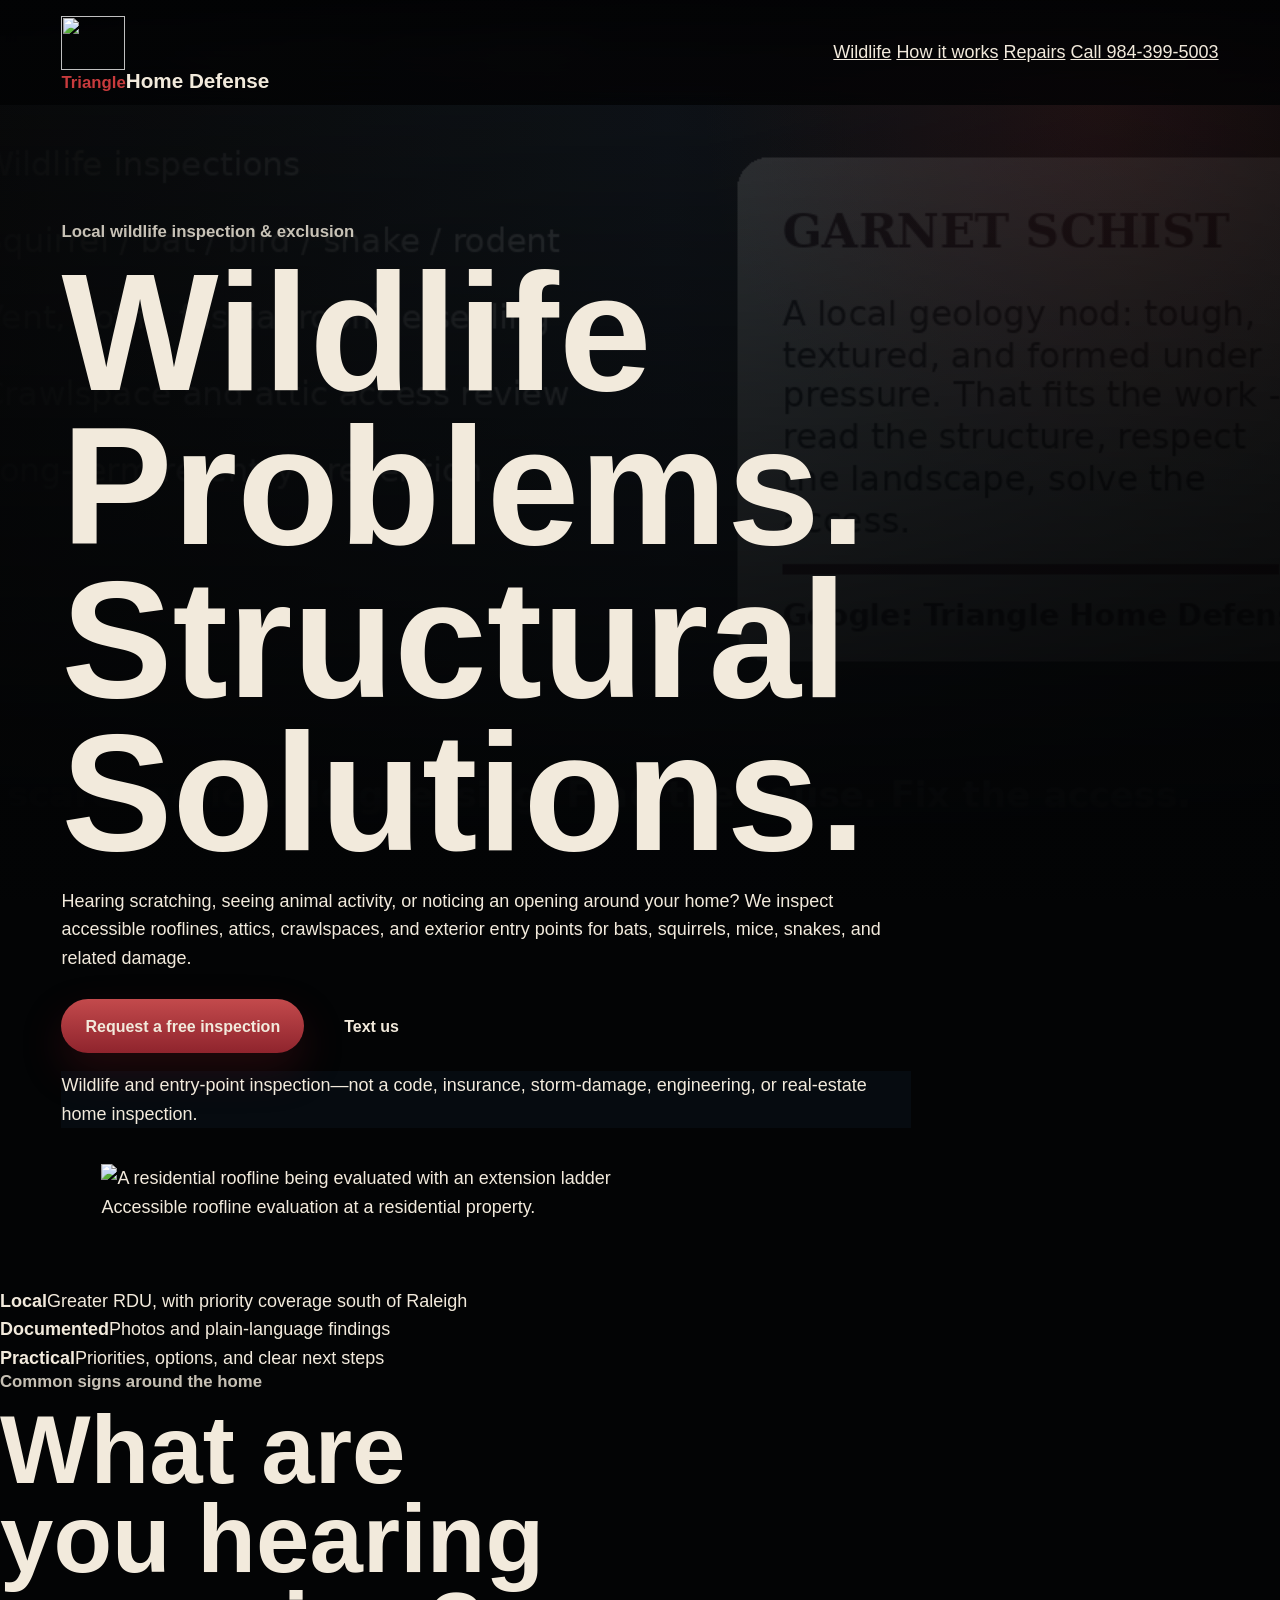
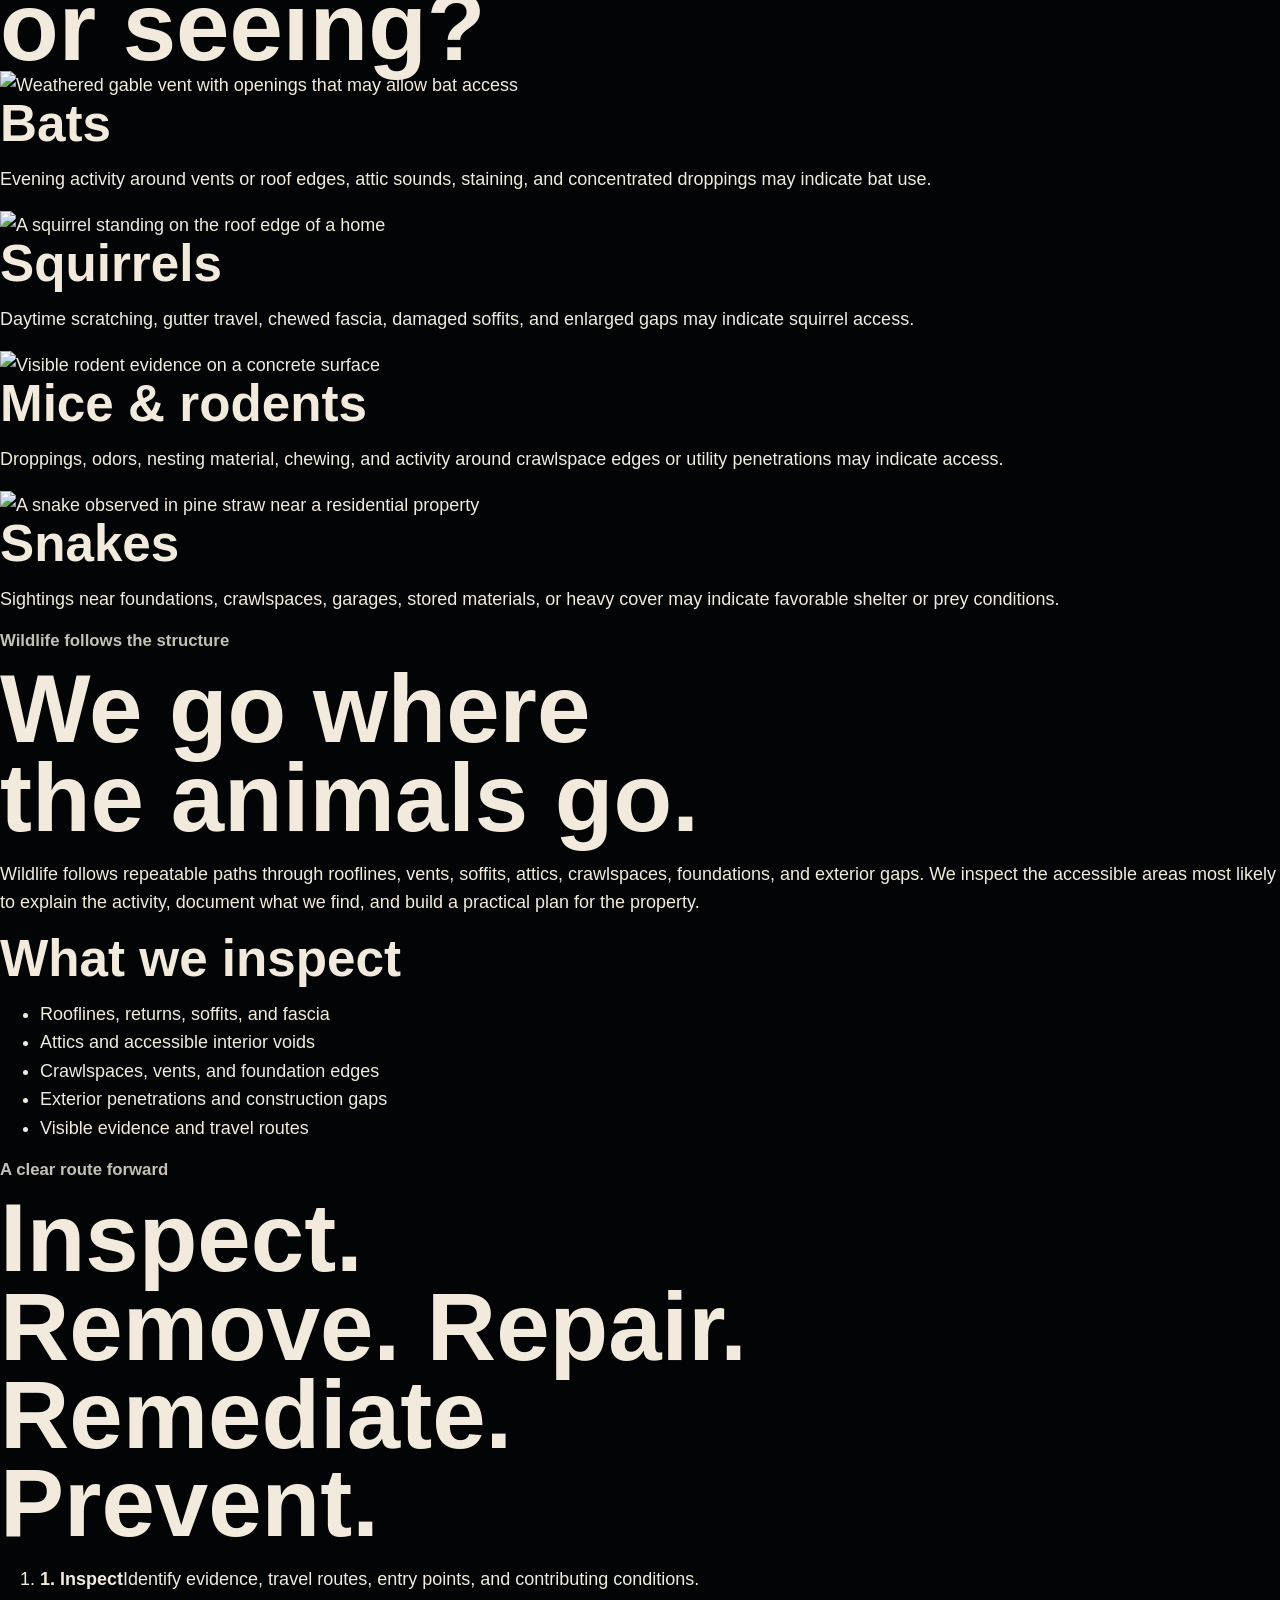
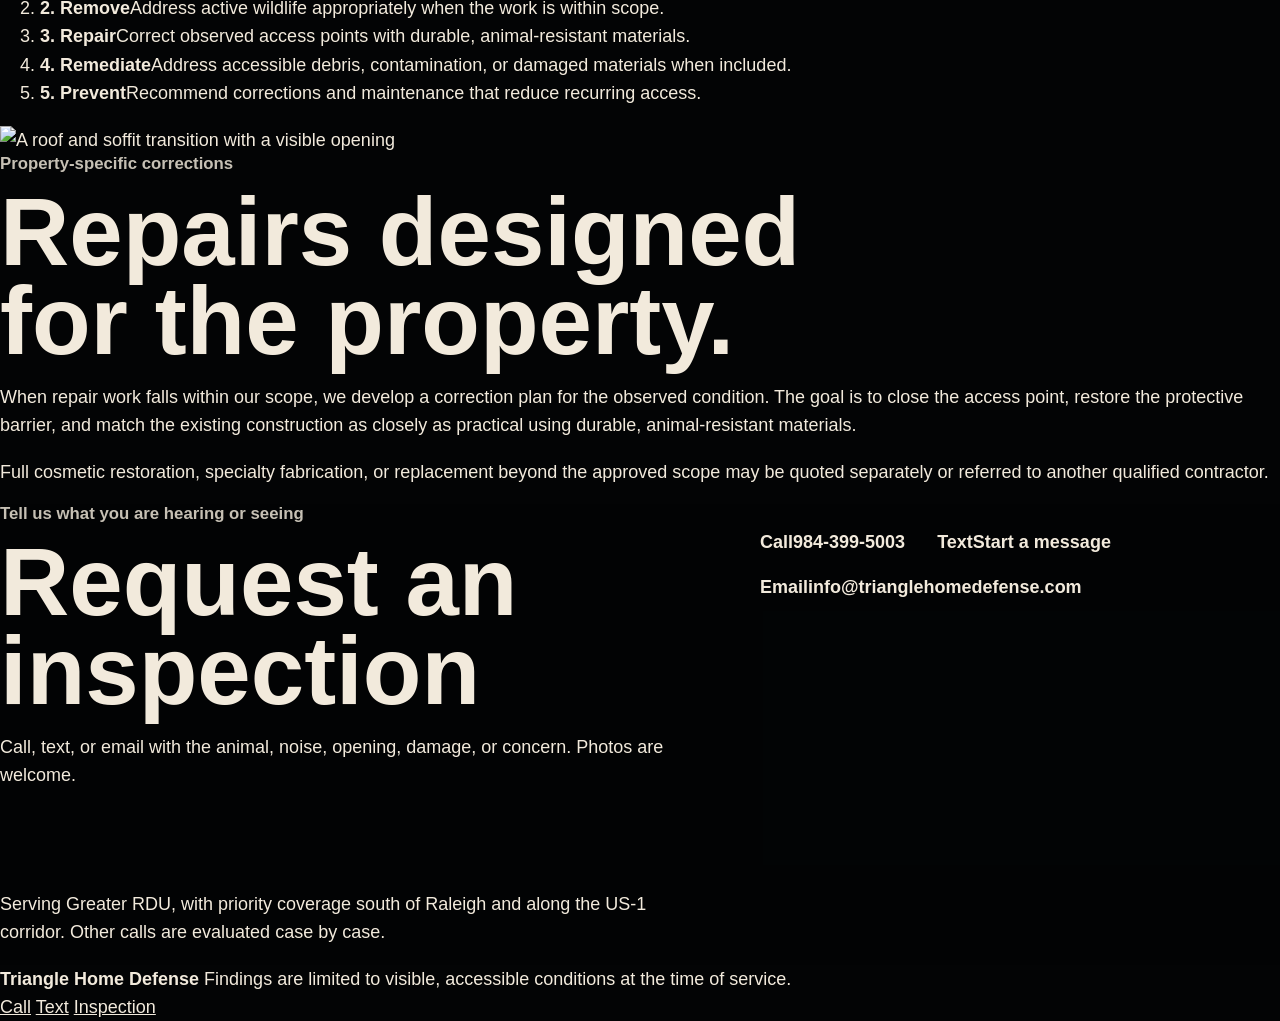
==== commit 7c658af5: "Launch streamlined wildlife inspection homepage" ====
--- a/index.html
+++ b/index.html
@@ -1,322 +1,157 @@
 <!doctype html>
 <html lang="en">
-  <head>
-    <meta charset="utf-8" />
-    <meta name="viewport" content="width=device-width, initial-scale=1" />
-    <title>THD | Inspection-First Home Protection</title>
-    <meta
-      name="description"
-      content="Triangle Home Defense inspects wildlife access, documents visible risks, and gives North Carolina homeowners practical protection options."
-    />
-    <link rel="canonical" href="https://trianglehomedefense.com/" />
-    <meta name="theme-color" content="#050607" />
-    <meta property="og:title" content="Triangle Home Defense | Inspection-First Home Protection" />
-    <meta
-      property="og:description"
-      content="Inspection-first wildlife access guidance, exclusion planning, and home protection for North Carolina homes."
-    />
-    <meta property="og:type" content="website" />
-    <meta property="og:url" content="https://trianglehomedefense.com/" />
-    <link rel="preconnect" href="https://fonts.googleapis.com" />
-    <link rel="preconnect" href="https://fonts.gstatic.com" crossorigin />
-    <link
-      href="https://fonts.googleapis.com/css2?family=Barlow+Condensed:wght@700;800;900&family=Libre+Baskerville:ital,wght@0,700;1,700&family=Public+Sans:wght@400;500;700;800&display=swap"
-      rel="stylesheet"
-    />
-    <link rel="stylesheet" href="styles.css" />
-    <script type="application/ld+json">
-      {
-        "@context": "https://schema.org",
-        "@type": "LocalBusiness",
-        "name": "Triangle Home Defense",
-        "url": "https://trianglehomedefense.com/",
-        "telephone": "+19843995003",
-        "email": "info@trianglehomedefense.com",
-        "description": "Inspection-first wildlife access, exclusion, entry sealing, documentation, and home protection guidance for North Carolina homes.",
-        "areaServed": ["Fuquay-Varina, NC", "Angier, NC", "Clayton, NC", "Sanford, NC", "Southern Wake County, NC", "Harnett County, NC", "Johnston County, NC", "Lee County, NC"]
-      }
-    </script>
-  </head>
-  <body>
-    <a class="skip-link" href="#main">Skip to content</a>
+<head>
+  <meta charset="utf-8" />
+  <meta name="viewport" content="width=device-width, initial-scale=1" />
+  <title>Triangle Home Defense | Wildlife Inspection & Exclusion</title>
+  <meta name="description" content="Wildlife and entry-point inspections for bats, squirrels, mice, snakes, exclusion needs, and practical exterior corrections across Greater RDU." />
+  <link rel="canonical" href="https://trianglehomedefense.com/" />
+  <link rel="stylesheet" href="styles.css" />
+  <meta name="theme-color" content="#244b35" />
+  <script type="application/ld+json">
+  {
+    "@context":"https://schema.org",
+    "@type":"LocalBusiness",
+    "name":"Triangle Home Defense",
+    "url":"https://trianglehomedefense.com/",
+    "telephone":"+1-984-399-5003",
+    "email":"info@trianglehomedefense.com",
+    "description":"Wildlife and entry-point inspections focused on bats, squirrels, mice, snakes, exclusion needs, and practical exterior corrections.",
+    "areaServed":"Greater Raleigh-Durham, North Carolina"
+  }
+  </script>
+</head>
+<body>
+  <a class="skip-link" href="#main">Skip to main content</a>
 
-    <header class="site-header" id="top">
-      <a class="brand" href="#top" aria-label="Triangle Home Defense home">
-        <span>Triangle</span>
-        <strong>Home Defense</strong>
-      </a>
-      <button class="menu-button" type="button" aria-expanded="false" aria-controls="site-nav" data-menu>
-        <span>Menu</span>
-      </button>
-      <nav class="site-nav" id="site-nav" aria-label="Primary navigation" data-nav>
-        <a href="#route">Route</a>
-        <a href="#services">Services</a>
-        <a href="#scope">Good fit</a>
-        <a href="#notes">Field notes</a>
-        <a href="#contact">Contact</a>
-      </nav>
-    </header>
+  <header class="site-header">
+    <a class="brand" href="#top" aria-label="Triangle Home Defense home">
+      <img src="https://raw.githubusercontent.com/trianglehomedefense/trianglehomedefense.com/main/assets/thd-logo-profile.png" alt="" width="64" height="54" />
+      <span><strong>Triangle</strong><small>Home Defense</small></span>
+    </a>
+    <nav aria-label="Primary navigation">
+      <a href="#wildlife">Wildlife</a>
+      <a href="#process">How it works</a>
+      <a href="#repairs">Repairs</a>
+      <a class="nav-call" href="tel:+19843995003">Call 984-399-5003</a>
+    </nav>
+  </header>
 
-    <main id="main">
-      <section class="hero" aria-labelledby="hero-title">
-        <div class="hero-bg" aria-hidden="true"></div>
-        <div class="hero-copy">
-          <p class="eyebrow">Inspection-first home protection</p>
-          <h1 id="hero-title">
-            <span>Understand the problem.</span>
-            <strong>Before it grows.</strong>
-          </h1>
-          <p class="hero-lede">
-            Triangle Home Defense inspects the house, identifies access points and visible risks, and gives homeowners
-            a practical plan for what to do next.
-          </p>
-          <div class="actions">
-            <a class="button primary" href="#contact">Schedule an inspection</a>
-            <a class="button ghost" href="#route">See the route</a>
-          </div>
-          <p class="local-line">Fuquay-Varina / Angier / Clayton / Sanford</p>
+  <main id="main">
+    <section class="hero" id="top">
+      <div class="hero-copy">
+        <p class="eyebrow">Local wildlife inspection &amp; exclusion</p>
+        <h1>Wildlife Problems.<br /><span>Structural Solutions.</span></h1>
+        <p class="lead">Hearing scratching, seeing animal activity, or noticing an opening around your home? We inspect accessible rooflines, attics, crawlspaces, and exterior entry points for bats, squirrels, mice, snakes, and related damage.</p>
+        <div class="actions">
+          <a class="button primary" href="#contact">Request a free inspection</a>
+          <a class="button secondary" href="sms:+19843995003?body=Hi%20Triangle%20Home%20Defense%2C%20I%27d%20like%20to%20request%20an%20inspection.">Text us</a>
         </div>
-      </section>
+        <p class="scope">Wildlife and entry-point inspection—not a code, insurance, storm-damage, engineering, or real-estate home inspection.</p>
+      </div>
+      <figure>
+        <img src="https://raw.githubusercontent.com/trianglehomedefense/trianglehomedefense.com/main/assets/hero-inspection.svg" alt="A residential roofline being evaluated with an extension ladder" width="1200" height="900" />
+        <figcaption>Accessible roofline evaluation at a residential property.</figcaption>
+      </figure>
+    </section>
 
-      <section class="route band" id="route" aria-labelledby="route-title">
-        <div class="route-intro">
-          <p class="eyebrow">The route home</p>
-          <h2 id="route-title">A clear route from uncertainty to protection.</h2>
-          <p>
-            Start with inspection, then documentation, then priorities. Service comes after the house is understood.
-          </p>
-        </div>
+    <section class="trust" aria-label="What to expect">
+      <div><strong>Local</strong><span>Greater RDU, with priority coverage south of Raleigh</span></div>
+      <div><strong>Documented</strong><span>Photos and plain-language findings</span></div>
+      <div><strong>Practical</strong><span>Priorities, options, and clear next steps</span></div>
+    </section>
 
-        <div class="route-map" aria-label="Inspection route">
-          <span>Inspect</span>
-          <span>Document</span>
-          <span>Prioritize</span>
-          <span>Solve</span>
-        </div>
+    <section class="section" id="wildlife">
+      <div class="section-heading">
+        <p class="eyebrow">Common signs around the home</p>
+        <h2>What are you hearing or seeing?</h2>
+      </div>
+      <div class="animal-grid">
+        <article>
+          <img src="https://raw.githubusercontent.com/trianglehomedefense/trianglehomedefense.com/main/assets/bat-entry.svg" alt="Weathered gable vent with openings that may allow bat access" width="1200" height="900" loading="lazy" />
+          <div><h3>Bats</h3><p>Evening activity around vents or roof edges, attic sounds, staining, and concentrated droppings may indicate bat use.</p></div>
+        </article>
+        <article>
+          <img src="https://raw.githubusercontent.com/trianglehomedefense/trianglehomedefense.com/main/assets/squirrel-roof.svg" alt="A squirrel standing on the roof edge of a home" width="1200" height="900" loading="lazy" />
+          <div><h3>Squirrels</h3><p>Daytime scratching, gutter travel, chewed fascia, damaged soffits, and enlarged gaps may indicate squirrel access.</p></div>
+        </article>
+        <article>
+          <img src="https://raw.githubusercontent.com/trianglehomedefense/trianglehomedefense.com/main/assets/rodent-evidence.svg" alt="Visible rodent evidence on a concrete surface" width="900" height="1200" loading="lazy" />
+          <div><h3>Mice &amp; rodents</h3><p>Droppings, odors, nesting material, chewing, and activity around crawlspace edges or utility penetrations may indicate access.</p></div>
+        </article>
+        <article>
+          <img src="https://raw.githubusercontent.com/trianglehomedefense/trianglehomedefense.com/main/assets/snake-yard.svg" alt="A snake observed in pine straw near a residential property" width="900" height="1200" loading="lazy" />
+          <div><h3>Snakes</h3><p>Sightings near foundations, crawlspaces, garages, stored materials, or heavy cover may indicate favorable shelter or prey conditions.</p></div>
+        </article>
+      </div>
+    </section>
 
-        <div class="checkpoint-grid">
-          <article class="checkpoint">
-            <span class="number">01</span>
-            <h3>Inspect the home.</h3>
-            <p>Roof returns, vent systems, crawlspace gaps, siding channels, sheds, and foundation edges.</p>
-          </article>
-          <article class="checkpoint">
-            <span class="number">02</span>
-            <h3>Document the risks.</h3>
-            <p>Photographs, plain notes, and visible access points help make the next step less mysterious.</p>
-          </article>
-          <article class="checkpoint">
-            <span class="number">03</span>
-            <h3>Prioritize options.</h3>
-            <p>Not every mark on a house needs the same response. The plan separates urgent risks from watch items.</p>
-          </article>
-          <article class="checkpoint">
-            <span class="number">04</span>
-            <h3>Solve what fits.</h3>
-            <p>When exclusion, entry sealing, or prevention work makes sense, it follows the route animals are using.</p>
-          </article>
-        </div>
-      </section>
+    <section class="section split" id="inspection">
+      <div>
+        <p class="eyebrow">Wildlife follows the structure</p>
+        <h2>We go where the animals go.</h2>
+        <p>Wildlife follows repeatable paths through rooflines, vents, soffits, attics, crawlspaces, foundations, and exterior gaps. We inspect the accessible areas most likely to explain the activity, document what we find, and build a practical plan for the property.</p>
+      </div>
+      <div class="checklist">
+        <h3>What we inspect</h3>
+        <ul>
+          <li>Rooflines, returns, soffits, and fascia</li>
+          <li>Attics and accessible interior voids</li>
+          <li>Crawlspaces, vents, and foundation edges</li>
+          <li>Exterior penetrations and construction gaps</li>
+          <li>Visible evidence and travel routes</li>
+        </ul>
+      </div>
+    </section>
 
-      <section class="services band" id="services" aria-labelledby="services-title">
-        <div class="section-head">
-          <p class="eyebrow">Structural services</p>
-          <h2 id="services-title">What we handle.</h2>
-          <p>
-            The work begins with expertise, documentation, and practical guidance. Services are shaped around what the
-            inspection shows.
-          </p>
-        </div>
+    <section class="section process" id="process">
+      <div class="section-heading">
+        <p class="eyebrow">A clear route forward</p>
+        <h2>Inspect. Remove. Repair. Remediate. Prevent.</h2>
+      </div>
+      <ol>
+        <li><strong>1. Inspect</strong><span>Identify evidence, travel routes, entry points, and contributing conditions.</span></li>
+        <li><strong>2. Remove</strong><span>Address active wildlife appropriately when the work is within scope.</span></li>
+        <li><strong>3. Repair</strong><span>Correct observed access points with durable, animal-resistant materials.</span></li>
+        <li><strong>4. Remediate</strong><span>Address accessible debris, contamination, or damaged materials when included.</span></li>
+        <li><strong>5. Prevent</strong><span>Recommend corrections and maintenance that reduce recurring access.</span></li>
+      </ol>
+    </section>
 
-        <div class="service-grid">
-          <article class="service-card">
-            <span class="number">01</span>
-            <h3>Home protection inspections</h3>
-            <p>Read the whole house: roof, crawlspace, edges, weather exposure, and habitat contact.</p>
-          </article>
-          <article class="service-card">
-            <span class="number">02</span>
-            <h3>Property assessments</h3>
-            <p>Look at sheds, tree lines, moisture, drainage, and pressure points around the home.</p>
-          </article>
-          <article class="service-card">
-            <span class="number">03</span>
-            <h3>Wildlife access and exclusion</h3>
-            <p>Identify active routes and close entry points with the structure and species in mind.</p>
-          </article>
-          <article class="service-card">
-            <span class="number">04</span>
-            <h3>Rodent and snake prevention</h3>
-            <p>Keep snakes visible as an entry-point concern while addressing the conditions that invite repeat activity.</p>
-          </article>
-        </div>
+    <section class="section repairs" id="repairs">
+      <img src="https://raw.githubusercontent.com/trianglehomedefense/trianglehomedefense.com/main/assets/roof-access.svg" alt="A roof and soffit transition with a visible opening" width="1200" height="900" loading="lazy" />
+      <div>
+        <p class="eyebrow">Property-specific corrections</p>
+        <h2>Repairs designed for the property.</h2>
+        <p>When repair work falls within our scope, we develop a correction plan for the observed condition. The goal is to close the access point, restore the protective barrier, and match the existing construction as closely as practical using durable, animal-resistant materials.</p>
+        <p class="small">Full cosmetic restoration, specialty fabrication, or replacement beyond the approved scope may be quoted separately or referred to another qualified contractor.</p>
+      </div>
+    </section>
 
-        <ul class="species-strip" aria-label="Common concerns">
-          <li>Bats</li>
-          <li>Squirrels</li>
-          <li>Mice</li>
-          <li>Snakes</li>
-          <li>Birds</li>
-        </ul>
-      </section>
+    <section class="contact" id="contact">
+      <div>
+        <p class="eyebrow">Tell us what you are hearing or seeing</p>
+        <h2>Request an inspection</h2>
+        <p>Call, text, or email with the animal, noise, opening, damage, or concern. Photos are welcome.</p>
+      </div>
+      <div class="contact-links">
+        <a href="tel:+19843995003"><span>Call</span><strong>984-399-5003</strong></a>
+        <a href="sms:+19843995003?body=Hi%20Triangle%20Home%20Defense%2C%20I%27d%20like%20to%20request%20an%20inspection."><span>Text</span><strong>Start a message</strong></a>
+        <a href="mailto:info@trianglehomedefense.com?subject=Inspection%20request"><span>Email</span><strong>info@trianglehomedefense.com</strong></a>
+      </div>
+      <p class="availability">Serving Greater RDU, with priority coverage south of Raleigh and along the US-1 corridor. Other calls are evaluated case by case.</p>
+    </section>
+  </main>
 
-      <section class="scope band" id="scope" aria-labelledby="scope-title">
-        <div class="section-head">
-          <p class="eyebrow">Good fit</p>
-          <h2 id="scope-title">The right call for the right kind of problem.</h2>
-          <p>
-            Triangle Home Defense handles wildlife access, inspections, exclusion, entry sealing, roofline, vent,
-            crawlspace, and foundation access concerns, including bats, squirrels, birds, snakes, mice, and rodent
-            prevention.
-          </p>
-        </div>
-        <div class="scope-grid">
-          <article>
-            <h3>Common access concerns</h3>
-            <p>
-              Roofline, vent, crawlspace, foundation access, moisture and damage observations, recurring entry points,
-              and visible wildlife pressure.
-            </p>
-          </article>
-          <article>
-            <h3>Calls we do not take</h3>
-            <p>
-              Triangle Home Defense does not handle domestic animal calls, lost pets, dogs, cats, livestock, animal
-              cruelty investigations, law-enforcement matters, or routine spray-only pest programs.
-            </p>
-          </article>
-          <article>
-            <h3>Better resources</h3>
-            <p>
-              For injured or orphaned wildlife, bites, public-safety concerns, or animals in legal custody, contact the
-              appropriate local agency, veterinarian, wildlife rehabilitator, or animal control.
-            </p>
-          </article>
-        </div>
-      </section>
+  <footer>
+    <strong>Triangle Home Defense</strong>
+    <span>Findings are limited to visible, accessible conditions at the time of service.</span>
+  </footer>
 
-      <section class="stewardship band" aria-labelledby="steward-title">
-        <div class="steward-copy">
-          <p class="eyebrow">Stewardship, not a one-off service call</p>
-          <h2 id="steward-title">A home is part shelter, part terrain.</h2>
-          <p>
-            Wildlife issues are often structural literacy problems. THD helps homeowners understand the edges where
-            roof, water, heat, materials, and habitat meet.
-          </p>
-          <details open>
-            <summary>Why the same opening keeps coming back</summary>
-            <p>Animals follow repeatable routes. If the repair ignores the route logic, the house stays readable as shelter.</p>
-          </details>
-          <details>
-            <summary>Why roofs and crawlspaces matter together</summary>
-            <p>Access points can connect across the whole envelope. A roof return, vent, or crawlspace gap may be part of one larger system.</p>
-          </details>
-          <details>
-            <summary>Why local terrain changes the inspection</summary>
-            <p>Wooded edges, sheds, moisture, nearby food sources, and seasonal weather all shape how wildlife tests a home.</p>
-          </details>
-        </div>
-      </section>
-
-      <section class="notes band" id="notes" aria-labelledby="notes-title">
-        <div class="section-head">
-          <p class="eyebrow">Field notes</p>
-          <h2 id="notes-title">Dig deeper without getting dumped on.</h2>
-        </div>
-        <div class="note-box">
-          <div class="note-tabs" aria-label="Field note topics">
-            <button type="button" class="is-active" data-tab="edge">Edge</button>
-            <button type="button" data-tab="roof">Roof</button>
-            <button type="button" data-tab="stone">Stone</button>
-          </div>
-          <article class="note-panel is-active" data-panel="edge">
-            <h3>Edges are where problems start.</h3>
-            <p>
-              Wildlife reads transitions: siding to trim, roof to soffit, deck to crawlspace, brush to foundation. THD
-              reads those transitions too.
-            </p>
-          </article>
-          <article class="note-panel" data-panel="roof" hidden>
-            <h3>Rooflines carry quiet traffic.</h3>
-            <p>
-              Returns, vents, channels, and overhangs create protected paths. Sealing works best when the route is
-              understood.
-            </p>
-          </article>
-          <article class="note-panel" data-panel="stone" hidden>
-            <h3>The land changes the inspection.</h3>
-            <p>
-              North Carolina homes sit against tree lines, clay, stone, water, and heat. The inspection follows those
-              pressures before recommending work.
-            </p>
-          </article>
-        </div>
-      </section>
-
-      <section class="contact band" id="contact" aria-labelledby="contact-title">
-        <div class="section-head">
-          <p class="eyebrow">Inspection request</p>
-          <h2 id="contact-title">Let THD read the house.</h2>
-          <p>
-            Send the visible access point, noise, damage, or concern. THD will follow up by phone or email with the next
-            practical step.
-          </p>
-          <p class="contact-links">
-            <a href="tel:+19843995003">Call 984 399 5003</a>
-            <a href="mailto:info@trianglehomedefense.com">info@trianglehomedefense.com</a>
-          </p>
-        </div>
-        <form
-          class="request-form"
-          action="mailto:info@trianglehomedefense.com"
-          method="post"
-          enctype="text/plain"
-        >
-          <p>
-            This request opens an email addressed to info@trianglehomedefense.com. Your notes are used only to follow up
-            about the inspection.
-          </p>
-          <label>
-            <span>Name</span>
-            <input name="name" autocomplete="name" placeholder="Your name" />
-          </label>
-          <label>
-            <span>Phone or email</span>
-            <input name="contact" autocomplete="tel email" placeholder="Best way to reach you" />
-          </label>
-          <label>
-            <span>What are you seeing?</span>
-            <textarea name="concern" rows="5" placeholder="Noise in attic, entry gap, droppings, birds at vent..."></textarea>
-          </label>
-          <button class="button primary" type="submit">Send inspection request</button>
-        </form>
-      </section>
-    </main>
-
-    <footer class="site-footer">
-      <span>Local roots. <strong>Steady protection.</strong></span>
-      <a href="#top">Back to top</a>
-    </footer>
-
-    <script>
-      const menuButton = document.querySelector("[data-menu]");
-      const nav = document.querySelector("[data-nav]");
-      menuButton?.addEventListener("click", () => {
-        const open = menuButton.getAttribute("aria-expanded") === "true";
-        menuButton.setAttribute("aria-expanded", String(!open));
-        nav?.classList.toggle("is-open", !open);
-      });
-      document.querySelectorAll("[data-tab]").forEach((tab) => {
-        tab.addEventListener("click", () => {
-          const target = tab.getAttribute("data-tab");
-          document.querySelectorAll("[data-tab]").forEach((item) => item.classList.toggle("is-active", item === tab));
-          document.querySelectorAll("[data-panel]").forEach((panel) => {
-            const active = panel.getAttribute("data-panel") === target;
-            panel.classList.toggle("is-active", active);
-            panel.toggleAttribute("hidden", !active);
-          });
-        });
-      });
-    </script>
-  </body>
+  <nav class="mobile-bar" aria-label="Mobile contact actions">
+    <a href="tel:+19843995003">Call</a>
+    <a href="sms:+19843995003?body=Hi%20Triangle%20Home%20Defense%2C%20I%27d%20like%20to%20request%20an%20inspection.">Text</a>
+    <a href="#contact">Inspection</a>
+  </nav>
+</body>
 </html>
--- a/styles.css
+++ b/styles.css
@@ -1 +1,737 @@
-:root{--black:#050505;--night:#101414;--paper:#f2eadc;--paper-soft:rgba(242,234,220,.86);--paper-muted:rgba(242,234,220,.68);--stone:#b9b0a1;--garnet:#7d2732;--copper:#b46f45;--panel:rgba(17,18,17,.78);--edge:rgba(242,234,220,.16);--max:1180px;color-scheme:dark}*{box-sizing:border-box}html{scroll-behavior:smooth}body{margin:0;min-width:320px;background:linear-gradient(180deg,rgba(8,10,10,.92),rgba(17,18,17,.96)),#0a0b0a;color:var(--paper);font-family:"Public Sans","Segoe UI",Arial,sans-serif;font-size:18px;line-height:1.62;letter-spacing:0}body:before{content:"";position:fixed;inset:0;z-index:-1;pointer-events:none;opacity:.28;background:linear-gradient(135deg,rgba(180,111,69,.09),transparent 34rem),radial-gradient(circle at 78% 8%,rgba(125,39,50,.16),transparent 30rem),repeating-linear-gradient(0deg,transparent 0 17px,rgba(242,234,220,.018) 18px,transparent 20px)}a{color:inherit}a:focus-visible,button:focus-visible{outline:3px solid var(--copper);outline-offset:3px}.skip-link{position:fixed;top:12px;left:12px;z-index:50;transform:translateY(-180%);background:var(--paper);color:var(--black);padding:.7rem .95rem;text-decoration:none}.skip-link:focus{transform:translateY(0)}.site-header{position:fixed;top:0;left:0;right:0;z-index:20;min-height:76px;display:flex;align-items:center;justify-content:space-between;gap:1.3rem;padding:14px clamp(18px,4vw,54px);background:linear-gradient(180deg,rgba(7,8,8,.9),rgba(7,8,8,.68));backdrop-filter:blur(16px)}.brand{display:inline-flex;align-items:center;gap:.85rem;text-decoration:none}.brand-mark{display:grid;place-items:center;width:54px;height:54px;border:1px solid rgba(242,234,220,.36);border-radius:50%;font-family:Georgia,serif;font-size:.92rem;font-weight:700}.brand strong,.brand small{display:block}.brand strong{font-size:.9rem}.brand small{max-width:13rem;color:var(--paper-muted);font-size:.76rem}.site-nav{display:flex;align-items:center;gap:clamp(.7rem,1.7vw,1.35rem);color:var(--paper-soft);font-size:.84rem;font-weight:700}.site-nav a{text-decoration:none}.site-nav a:hover{color:var(--paper)}.nav-cta{border-radius:999px;padding:.64rem .95rem;background:rgba(242,234,220,.1)}.hero{position:relative;min-height:100svh;display:grid;grid-template-columns:minmax(0,1fr);align-items:end;padding:148px clamp(20px,5vw,72px) 44px;overflow:hidden;isolation:isolate}.hero:before{content:"";position:absolute;inset:0;z-index:-5;background-image:linear-gradient(90deg,rgba(5,5,5,.86) 0 34%,rgba(5,5,5,.48) 58%,rgba(5,5,5,.2)),linear-gradient(180deg,rgba(5,5,5,.1),rgba(5,5,5,.8)),url("business-card-back.png");background-size:cover;background-position:center;filter:saturate(.86) contrast(.96)}.hero:after{content:"";position:absolute;inset:auto 0 0;height:32%;z-index:-4;background:linear-gradient(180deg,transparent,rgba(5,5,5,.92))}.hero-copy{width:min(780px,100%);padding-bottom:clamp(112px,14vh,160px)}.eyebrow{margin:0 0 .8rem;color:var(--stone);font-size:clamp(.78rem,1.3vw,.92rem);font-weight:800;line-height:1.35}h1,h2,h3{margin:0;font-family:Georgia,"Times New Roman",serif;font-weight:700;letter-spacing:0;line-height:1.08;text-wrap:balance}h1{max-width:12ch;font-size:clamp(3.1rem,7.8vw,7.4rem);text-shadow:0 4px 30px rgba(0,0,0,.72)}h2{font-size:clamp(2.35rem,5vw,5rem)}h3{font-size:clamp(1.45rem,2.4vw,2.35rem)}p{overflow-wrap:normal}.hero-lead{width:min(680px,100%);margin:1.2rem 0 0;color:var(--paper-soft);font-size:clamp(1.04rem,2vw,1.32rem);font-weight:500;line-height:1.5}.actions{display:flex;flex-wrap:wrap;gap:.8rem;margin-top:1.7rem}.button{display:inline-flex;align-items:center;justify-content:center;min-height:52px;border:0;border-radius:999px;padding:.9rem 1.18rem;font-size:.9rem;font-weight:800;line-height:1.2;text-align:center;text-decoration:none;transition:transform 180ms ease,background 180ms ease}.button:hover{transform:translateY(-2px)}.button.primary{background:var(--paper);color:var(--black)}.button.secondary{background:rgba(242,234,220,.12);color:var(--paper)}.service-card{position:absolute;right:clamp(20px,5vw,72px);bottom:42px;width:min(410px,calc(100% - 40px));padding:1.15rem 1.25rem;border-radius:18px;background:rgba(11,12,11,.68);box-shadow:0 18px 50px rgba(0,0,0,.28);color:var(--paper-soft);backdrop-filter:blur(10px)}.service-card span,.service-card strong{display:block}.service-card strong{margin:.28rem 0 .45rem;color:var(--paper);font-family:Georgia,serif;font-size:1.12rem;line-height:1.25}.section{width:min(var(--max),calc(100% - 40px));margin:0 auto;padding:clamp(72px,10vw,124px) 0}.section.muted{width:100%;padding-left:max(20px,calc((100% - var(--max))/2));padding-right:max(20px,calc((100% - var(--max))/2));background:rgba(242,234,220,.04)}.section-head{max-width:820px;margin-bottom:2rem}.section-head p,.prevention p,.contact p{max-width:700px;color:var(--paper-soft)}.grid{display:grid;gap:1rem}.grid.two{grid-template-columns:repeat(2,minmax(0,1fr))}.grid.three{grid-template-columns:repeat(3,minmax(0,1fr))}.panel,.contact-box{border-radius:18px;background:linear-gradient(145deg,rgba(242,234,220,.09),transparent 62%),var(--panel);box-shadow:0 24px 70px rgba(0,0,0,.22);padding:clamp(1.1rem,2.5vw,1.75rem)}.panel{min-height:250px}.step{display:inline-grid;place-items:center;width:42px;height:42px;border-radius:999px;background:rgba(242,234,220,.12);margin-bottom:1rem;font-weight:800}.panel p{color:var(--paper-soft)}.species{display:flex;flex-wrap:wrap;gap:.6rem;margin:1.35rem 0 0;padding:0;list-style:none}.species li{border-radius:999px;background:rgba(242,234,220,.1);color:var(--paper-soft);padding:.5rem .76rem;font-size:.95rem;font-weight:700}.prevention{display:grid;grid-template-columns:minmax(300px,.9fr) minmax(0,1fr);gap:clamp(1.5rem,6vw,5rem);align-items:center}.photo{min-height:560px;border-radius:22px;background:linear-gradient(180deg,rgba(5,5,5,.04),rgba(5,5,5,.44)),url("business-card-back.png") center/cover;box-shadow:0 30px 80px rgba(0,0,0,.28);filter:saturate(.82) contrast(.96)}.notes{display:grid;gap:.8rem;margin-top:1.5rem}.notes p{border-radius:14px;background:rgba(242,234,220,.08);padding:1rem 1.1rem;margin:0}.contact{display:grid;grid-template-columns:minmax(0,1fr) minmax(280px,420px);gap:clamp(1.5rem,6vw,5rem);align-items:center}.contact-box{display:grid;gap:.8rem}.contact-box a{font-size:1.25rem;font-weight:800}.contact-box span{color:var(--paper-muted)}.site-footer{display:flex;align-items:center;justify-content:space-between;gap:1rem;padding:28px clamp(20px,5vw,72px);color:var(--paper-soft);font-family:Georgia,serif;font-size:clamp(1.15rem,2.1vw,1.9rem);line-height:1.25}.site-footer a{font-family:"Segoe UI",Arial,sans-serif;font-size:.95rem;font-weight:800;text-decoration:none}@media(max-width:960px){body{font-size:17px}.site-header{position:sticky;flex-wrap:wrap}.site-nav{width:100%;justify-content:flex-start;flex-wrap:wrap}.hero{min-height:94svh;padding:112px 20px 30px}.hero-copy{padding-bottom:164px}h1{max-width:11ch;font-size:clamp(2.7rem,12vw,5.3rem)}.service-card{left:20px;right:20px;bottom:28px;width:auto}.grid.two,.grid.three,.prevention,.contact{grid-template-columns:1fr}.panel{min-height:auto}.photo{min-height:430px}}@media(max-width:640px){.brand small{display:none}.actions,.button{width:100%}.section{width:min(100% - 28px,var(--max));padding:62px 0}.section.muted{padding-left:14px;padding-right:14px}.species li{flex:1 1 auto;text-align:center}.site-footer{align-items:flex-start;flex-direction:column}}+:root {
+  --black: #030405;
+  --night: #071019;
+  --blue: #151f2b;
+  --paper: #f2eadc;
+  --paper-soft: rgba(242, 234, 220, 0.82);
+  --paper-muted: rgba(242, 234, 220, 0.62);
+  --garnet: #c83b3d;
+  --garnet-dim: rgba(164, 41, 48, 0.42);
+  --line: rgba(242, 234, 220, 0.22);
+  --panel: rgba(5, 8, 11, 0.72);
+  --max: 1180px;
+  --pad: clamp(22px, 4.8vw, 72px);
+  color-scheme: dark;
+}
+
+* {
+  box-sizing: border-box;
+}
+
+html {
+  scroll-behavior: smooth;
+}
+
+body {
+  margin: 0;
+  min-width: 320px;
+  background: var(--black);
+  color: var(--paper);
+  font-family: "Public Sans", Arial, sans-serif;
+  font-size: 18px;
+  line-height: 1.58;
+  letter-spacing: 0;
+}
+
+body::before {
+  content: "";
+  position: fixed;
+  inset: 0;
+  z-index: -3;
+  pointer-events: none;
+  background:
+    linear-gradient(90deg, rgba(3, 4, 5, 0.98), rgba(7, 16, 25, 0.82) 52%, rgba(3, 4, 5, 0.9)),
+    url("business-card-back.png") center / cover no-repeat;
+  filter: saturate(0.82) contrast(0.95);
+}
+
+body::after {
+  content: "";
+  position: fixed;
+  inset: 0;
+  z-index: -2;
+  pointer-events: none;
+  background:
+    linear-gradient(180deg, rgba(3, 4, 5, 0.04), rgba(3, 4, 5, 0.96) 92%),
+    radial-gradient(circle at 86% 12%, rgba(200, 59, 61, 0.13), transparent 25rem);
+}
+
+a {
+  color: inherit;
+}
+
+button,
+input,
+textarea {
+  font: inherit;
+}
+
+a:focus-visible,
+button:focus-visible,
+input:focus-visible,
+textarea:focus-visible,
+summary:focus-visible {
+  outline: 2px solid var(--paper);
+  outline-offset: 4px;
+}
+
+.skip-link {
+  position: fixed;
+  top: 12px;
+  left: 12px;
+  z-index: 60;
+  transform: translateY(-180%);
+  background: var(--paper);
+  color: var(--black);
+  padding: 0.7rem 0.9rem;
+}
+
+.skip-link:focus {
+  transform: translateY(0);
+}
+
+.site-header {
+  position: sticky;
+  top: 0;
+  z-index: 40;
+  min-height: 86px;
+  display: flex;
+  align-items: center;
+  justify-content: space-between;
+  gap: 1.5rem;
+  padding: 16px var(--pad);
+  background: linear-gradient(180deg, rgba(2, 3, 4, 0.96), rgba(2, 3, 4, 0.82));
+  backdrop-filter: blur(16px);
+}
+
+.brand {
+  display: inline-flex;
+  flex-direction: column;
+  text-decoration: none;
+  font-family: "Barlow Condensed", Impact, sans-serif;
+  font-weight: 900;
+  line-height: 0.78;
+  letter-spacing: 0;
+}
+
+.brand span {
+  color: var(--paper);
+  font-size: 1.55rem;
+}
+
+.brand strong {
+  color: var(--garnet);
+  font-size: 1.05rem;
+}
+
+.menu-button {
+  display: none;
+  border: 0;
+  border-bottom: 3px solid var(--garnet);
+  background: transparent;
+  color: var(--paper);
+  padding: 0 0 0.26rem;
+  font-family: "Libre Baskerville", Georgia, serif;
+  font-size: 1.12rem;
+  font-style: italic;
+  font-weight: 700;
+}
+
+.site-nav {
+  display: flex;
+  align-items: center;
+  gap: clamp(0.9rem, 2vw, 1.5rem);
+  color: var(--paper-soft);
+  font-size: 0.92rem;
+  font-weight: 700;
+}
+
+.site-nav a {
+  text-decoration: none;
+}
+
+.site-nav a:hover {
+  color: var(--paper);
+}
+
+.hero {
+  position: relative;
+  min-height: calc(100svh - 86px);
+  display: grid;
+  align-items: end;
+  padding: clamp(90px, 13vh, 150px) var(--pad) 48px;
+  overflow: hidden;
+}
+
+.hero-bg {
+  position: absolute;
+  inset: 0;
+  z-index: -1;
+  background:
+    linear-gradient(90deg, rgba(3, 4, 5, 0.92), rgba(6, 15, 24, 0.62) 54%, rgba(3, 4, 5, 0.36)),
+    linear-gradient(180deg, transparent 0 54%, rgba(3, 4, 5, 0.96)),
+    url("business-card-back.png") center / cover no-repeat;
+  filter: saturate(0.9) contrast(1);
+}
+
+.hero-copy {
+  width: min(850px, 100%);
+}
+
+.eyebrow {
+  margin: 0 0 0.82rem;
+  color: var(--paper-soft);
+  font-size: clamp(0.86rem, 1.6vw, 1.05rem);
+  font-weight: 800;
+  line-height: 1.25;
+}
+
+h1,
+h2,
+h3,
+p {
+  overflow-wrap: normal;
+}
+
+h1,
+h2,
+h3 {
+  margin: 0;
+  font-family: "Barlow Condensed", Impact, sans-serif;
+  font-weight: 900;
+  line-height: 0.92;
+  letter-spacing: 0;
+  text-wrap: balance;
+}
+
+h1 {
+  max-width: 11ch;
+  font-size: clamp(4.6rem, 13vw, 11rem);
+}
+
+h1 span,
+h1 strong {
+  display: block;
+}
+
+h1 span {
+  color: var(--paper);
+}
+
+h1 strong {
+  color: var(--garnet);
+}
+
+h2 {
+  max-width: 16ch;
+  font-size: clamp(3.2rem, 7.5vw, 7.6rem);
+}
+
+h3 {
+  font-size: clamp(2.1rem, 4vw, 4rem);
+}
+
+.hero-lede {
+  max-width: 760px;
+  margin: 1.25rem 0 0;
+  color: var(--paper);
+  font-size: clamp(1.05rem, 2.1vw, 1.42rem);
+  font-weight: 700;
+}
+
+.actions {
+  display: flex;
+  flex-wrap: wrap;
+  gap: 1rem;
+  margin-top: 1.7rem;
+}
+
+.button {
+  display: inline-flex;
+  align-items: center;
+  justify-content: center;
+  min-height: 54px;
+  border: 0;
+  border-radius: 999px;
+  padding: 0.92rem 1.5rem;
+  color: var(--paper);
+  font-size: 1rem;
+  font-weight: 800;
+  line-height: 1.1;
+  text-align: center;
+  text-decoration: none;
+}
+
+.button.primary {
+  background: linear-gradient(180deg, #c34a4c, #8f242d);
+  box-shadow: 0 18px 40px rgba(115, 20, 28, 0.28);
+}
+
+.button.ghost {
+  background: transparent;
+}
+
+.local-line {
+  margin: clamp(2.4rem, 7vh, 5rem) 0 0;
+  color: var(--paper);
+  font-family: "Barlow Condensed", Impact, sans-serif;
+  font-size: clamp(1.8rem, 5vw, 3.2rem);
+  font-weight: 900;
+  line-height: 1;
+}
+
+.band {
+  position: relative;
+  padding: clamp(72px, 10vw, 122px) var(--pad);
+}
+
+.band::before {
+  content: "";
+  position: absolute;
+  left: clamp(5px, 1.7vw, 28px);
+  top: 0;
+  bottom: 0;
+  width: 2px;
+  border-radius: 999px;
+  background: linear-gradient(180deg, transparent, var(--garnet-dim), rgba(242, 234, 220, 0.12), var(--garnet-dim), transparent);
+  opacity: 0.78;
+}
+
+.route,
+.services,
+.scope,
+.notes {
+  background: rgba(9, 16, 24, 0.64);
+}
+
+.route-intro,
+.section-head,
+.steward-copy {
+  width: min(920px, 100%);
+}
+
+.route-intro p,
+.section-head p,
+.steward-copy p,
+.checkpoint p,
+.service-card p,
+.scope-grid p,
+.note-panel p,
+.request-form p {
+  color: var(--paper-soft);
+}
+
+.route-map {
+  position: relative;
+  width: min(930px, 100%);
+  min-height: 170px;
+  margin: clamp(2rem, 5vw, 4rem) auto;
+}
+
+.route-map::before,
+.route-map::after {
+  content: "";
+  position: absolute;
+  left: 4%;
+  right: 4%;
+  top: 56%;
+  height: 44px;
+  border-radius: 50%;
+  border-top: 4px solid var(--garnet);
+  transform: rotate(-2deg);
+}
+
+.route-map::after {
+  top: 62%;
+  border-top: 2px solid rgba(242, 234, 220, 0.44);
+  opacity: 0.82;
+}
+
+.route-map span {
+  position: absolute;
+  z-index: 1;
+  color: var(--paper);
+  font-family: "Libre Baskerville", Georgia, serif;
+  font-size: clamp(1rem, 2vw, 1.35rem);
+  font-style: italic;
+  font-weight: 700;
+}
+
+.route-map span:nth-child(1) {
+  left: 4%;
+  top: 59%;
+}
+
+.route-map span:nth-child(2) {
+  left: 29%;
+  top: 48%;
+}
+
+.route-map span:nth-child(3) {
+  left: 57%;
+  top: 55%;
+}
+
+.route-map span:nth-child(4) {
+  right: 3%;
+  top: 42%;
+}
+
+.checkpoint-grid,
+.service-grid,
+.scope-grid {
+  display: grid;
+  gap: clamp(1rem, 2vw, 1.5rem);
+  margin-top: clamp(2rem, 4vw, 3rem);
+}
+
+.checkpoint-grid {
+  grid-template-columns: repeat(4, minmax(0, 1fr));
+}
+
+.service-grid,
+.scope-grid {
+  grid-template-columns: repeat(2, minmax(0, 1fr));
+}
+
+.checkpoint,
+.service-card,
+.scope-grid article,
+.note-box,
+.request-form {
+  background:
+    linear-gradient(145deg, rgba(255, 255, 255, 0.06), transparent 58%),
+    var(--panel);
+  border: 1px solid rgba(242, 234, 220, 0.06);
+  border-radius: 18px;
+  box-shadow: 0 28px 80px rgba(0, 0, 0, 0.34);
+}
+
+.checkpoint,
+.service-card,
+.scope-grid article {
+  min-height: 260px;
+  padding: clamp(1.2rem, 2.6vw, 2rem);
+}
+
+.number {
+  display: block;
+  margin-bottom: clamp(1.2rem, 4vw, 2.4rem);
+  color: var(--garnet);
+  font-family: "Libre Baskerville", Georgia, serif;
+  font-style: italic;
+  font-weight: 700;
+}
+
+.checkpoint h3,
+.service-card h3 {
+  max-width: 10ch;
+  color: var(--paper);
+}
+
+.service-card:nth-child(4) h3 {
+  max-width: 12ch;
+}
+
+.species-strip {
+  display: flex;
+  flex-wrap: wrap;
+  gap: clamp(0.75rem, 2.2vw, 2rem);
+  margin: clamp(2rem, 4vw, 3rem) 0 0;
+  padding: 0;
+  list-style: none;
+  color: var(--paper);
+  font-family: "Barlow Condensed", Impact, sans-serif;
+  font-size: clamp(2rem, 5vw, 3.5rem);
+  font-weight: 900;
+  line-height: 1;
+}
+
+.species-strip li:not(:last-child)::after {
+  content: "";
+  display: inline-block;
+  width: 0.36rem;
+  height: 0.36rem;
+  margin-left: clamp(0.75rem, 2vw, 1.7rem);
+  border-radius: 50%;
+  background: var(--garnet);
+  vertical-align: middle;
+}
+
+.scope-grid {
+  grid-template-columns: repeat(3, minmax(0, 1fr));
+}
+
+.scope-grid article {
+  min-height: 230px;
+}
+
+.scope-grid h3,
+.steward-copy summary {
+  font-family: "Libre Baskerville", Georgia, serif;
+  font-size: clamp(1.15rem, 2vw, 1.55rem);
+  line-height: 1.25;
+}
+
+.stewardship {
+  min-height: 760px;
+  display: grid;
+  align-items: center;
+  background:
+    linear-gradient(90deg, rgba(3, 4, 5, 0.98), rgba(3, 4, 5, 0.74)),
+    url("business-card-back.png") center / cover no-repeat;
+}
+
+.steward-copy details {
+  margin-top: 1.4rem;
+}
+
+.steward-copy summary {
+  cursor: pointer;
+  color: var(--paper);
+}
+
+.steward-copy details p {
+  max-width: 720px;
+  margin-left: 1.45rem;
+}
+
+.note-box {
+  width: min(1000px, 100%);
+  min-height: 430px;
+  padding: clamp(1.4rem, 3vw, 2.4rem);
+}
+
+.note-tabs {
+  display: flex;
+  flex-wrap: wrap;
+  gap: 1.2rem;
+  margin-bottom: clamp(2rem, 5vw, 4rem);
+}
+
+.note-tabs button {
+  border: 0;
+  background: transparent;
+  color: var(--paper-soft);
+  padding: 0;
+  font-family: "Barlow Condensed", Impact, sans-serif;
+  font-size: clamp(1.7rem, 4vw, 3rem);
+  font-weight: 900;
+}
+
+.note-tabs button.is-active {
+  color: var(--garnet);
+}
+
+.note-panel h3 {
+  max-width: 18ch;
+  color: var(--garnet);
+}
+
+.note-panel[hidden] {
+  display: none;
+}
+
+.contact {
+  display: grid;
+  grid-template-columns: minmax(0, 1fr) minmax(300px, 520px);
+  gap: clamp(2rem, 5vw, 4rem);
+  align-items: start;
+  background: rgba(3, 4, 5, 0.84);
+}
+
+.contact-links {
+  display: flex;
+  flex-wrap: wrap;
+  gap: 1rem 2rem;
+  margin-top: 1.5rem;
+}
+
+.contact-links a {
+  font-weight: 800;
+  text-decoration: none;
+}
+
+.request-form {
+  display: grid;
+  gap: 1rem;
+  padding: clamp(1.25rem, 3vw, 2.4rem);
+}
+
+.request-form label {
+  display: grid;
+  gap: 0.5rem;
+}
+
+.request-form label span {
+  color: var(--paper-soft);
+  font-size: 0.9rem;
+  font-weight: 800;
+}
+
+.request-form input,
+.request-form textarea {
+  width: 100%;
+  border: 0;
+  border-radius: 16px;
+  background: rgba(0, 0, 0, 0.46);
+  color: var(--paper);
+  padding: 1rem 1.05rem;
+}
+
+.request-form textarea {
+  resize: vertical;
+}
+
+.request-form .button {
+  width: 100%;
+  cursor: pointer;
+}
+
+.site-footer {
+  display: flex;
+  align-items: center;
+  justify-content: space-between;
+  gap: 1.5rem;
+  padding: 34px var(--pad) 56px;
+  background: var(--black);
+  color: var(--paper);
+  font-family: "Barlow Condensed", Impact, sans-serif;
+  font-size: clamp(1.8rem, 4vw, 3rem);
+  font-weight: 900;
+  line-height: 1;
+}
+
+.site-footer strong {
+  color: var(--garnet);
+}
+
+.site-footer a {
+  color: var(--paper-soft);
+  font-family: "Public Sans", Arial, sans-serif;
+  font-size: 0.95rem;
+  font-weight: 800;
+  text-decoration: none;
+}
+
+@media (max-width: 980px) {
+  body {
+    font-size: 17px;
+  }
+
+  .menu-button {
+    display: inline-flex;
+  }
+
+  .site-nav {
+    position: absolute;
+    top: 100%;
+    left: 0;
+    right: 0;
+    display: none;
+    flex-direction: column;
+    align-items: flex-start;
+    padding: 1rem var(--pad) 1.4rem;
+    background: rgba(3, 4, 5, 0.96);
+  }
+
+  .site-nav.is-open {
+    display: flex;
+  }
+
+  .hero {
+    min-height: calc(100svh - 86px);
+    padding-top: 72px;
+  }
+
+  h1 {
+    max-width: 9ch;
+    font-size: clamp(4.2rem, 16vw, 7.8rem);
+  }
+
+  .checkpoint-grid,
+  .service-grid,
+  .scope-grid,
+  .contact {
+    grid-template-columns: 1fr;
+  }
+
+  .checkpoint,
+  .service-card,
+  .scope-grid article {
+    min-height: auto;
+  }
+
+  .route-map {
+    min-height: 140px;
+    margin-left: 0;
+    margin-right: 0;
+  }
+}
+
+@media (max-width: 620px) {
+  :root {
+    --pad: 26px;
+  }
+
+  .brand span {
+    font-size: 1.3rem;
+  }
+
+  .brand strong {
+    font-size: 0.92rem;
+  }
+
+  h1 {
+    max-width: 8.3ch;
+    font-size: clamp(3.8rem, 20vw, 6.5rem);
+  }
+
+  h2 {
+    max-width: 12ch;
+    font-size: clamp(3rem, 14vw, 5.2rem);
+  }
+
+  .hero-lede {
+    font-size: 1.02rem;
+  }
+
+  .actions,
+  .button {
+    width: 100%;
+  }
+
+  .band {
+    padding-top: 66px;
+    padding-bottom: 66px;
+  }
+
+  .band::before {
+    left: 7px;
+  }
+
+  .route-map span {
+    font-size: 0.9rem;
+  }
+
+  .route-map span:nth-child(2) {
+    left: 25%;
+  }
+
+  .route-map span:nth-child(3) {
+    left: 51%;
+  }
+
+  .species-strip {
+    gap: 0.7rem 1.1rem;
+  }
+
+  .note-box {
+    min-height: 360px;
+  }
+
+  .site-footer {
+    align-items: flex-start;
+    flex-direction: column;
+  }
+}
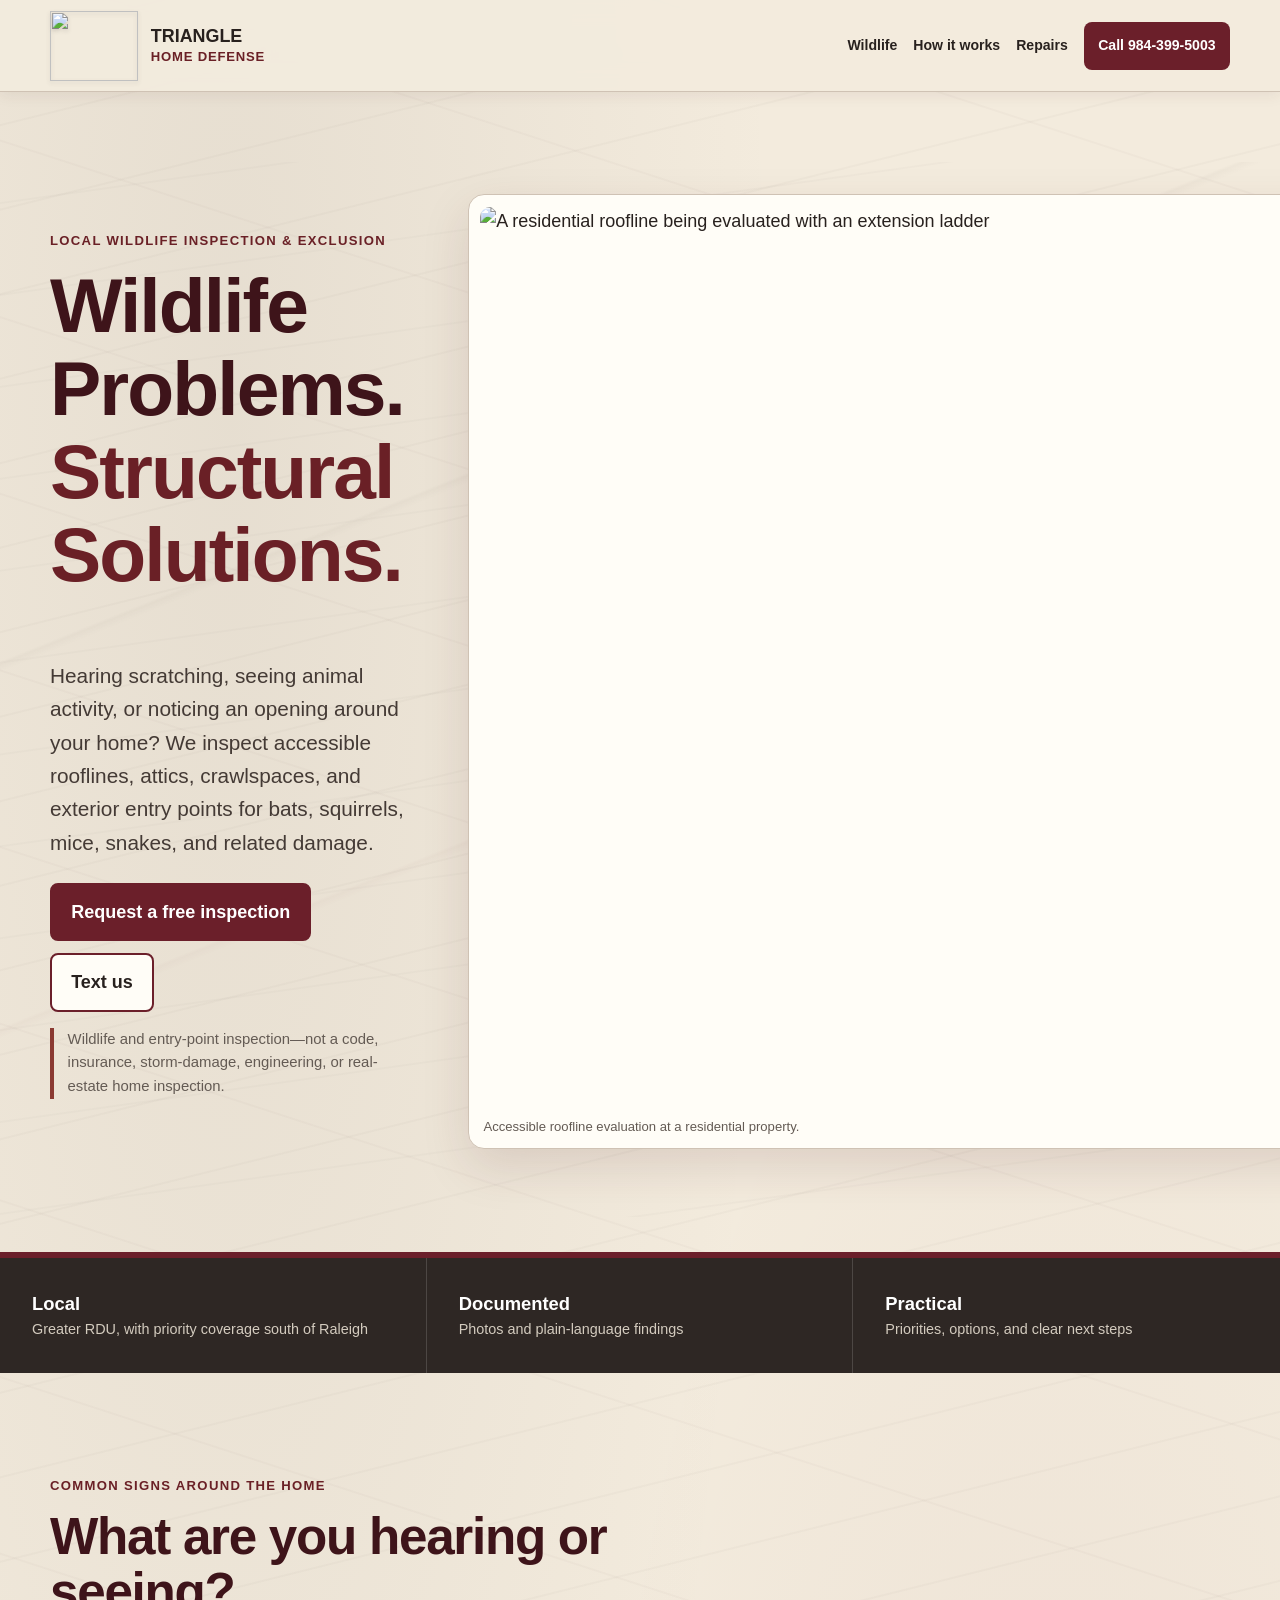
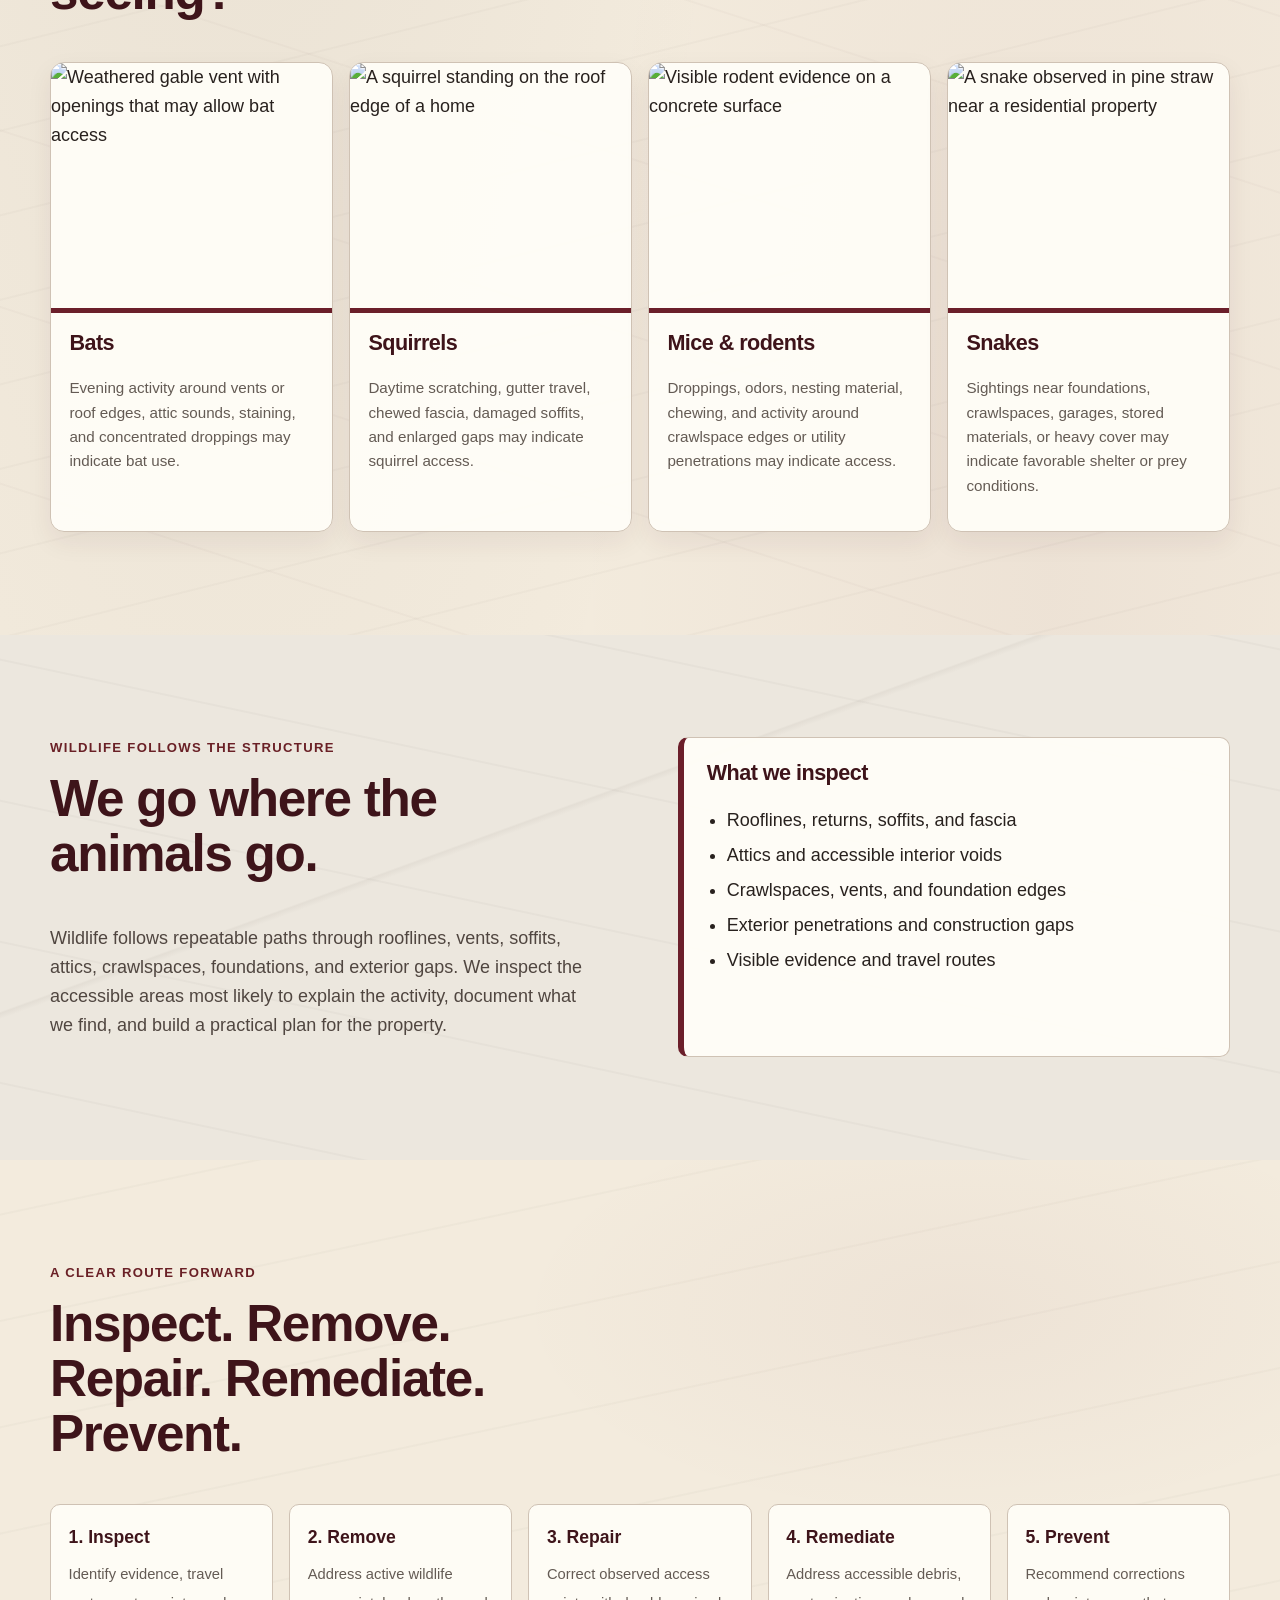
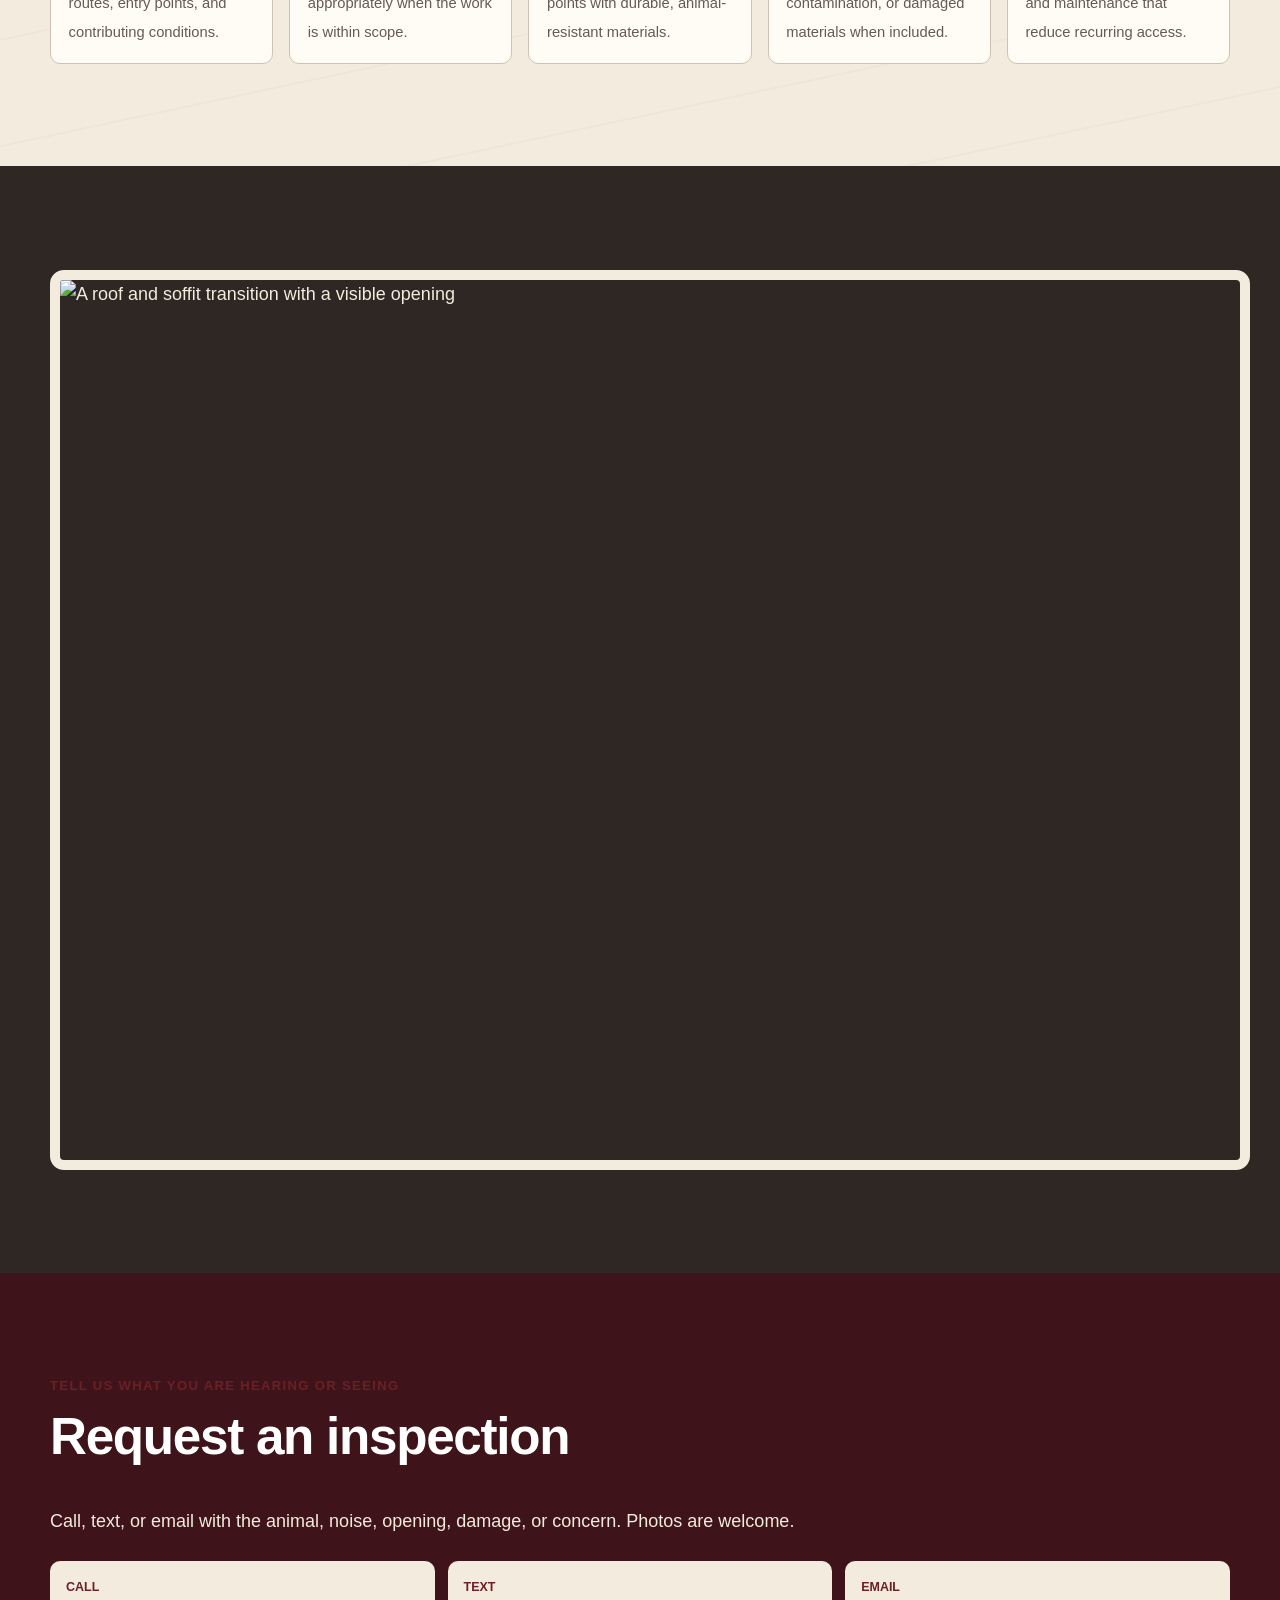
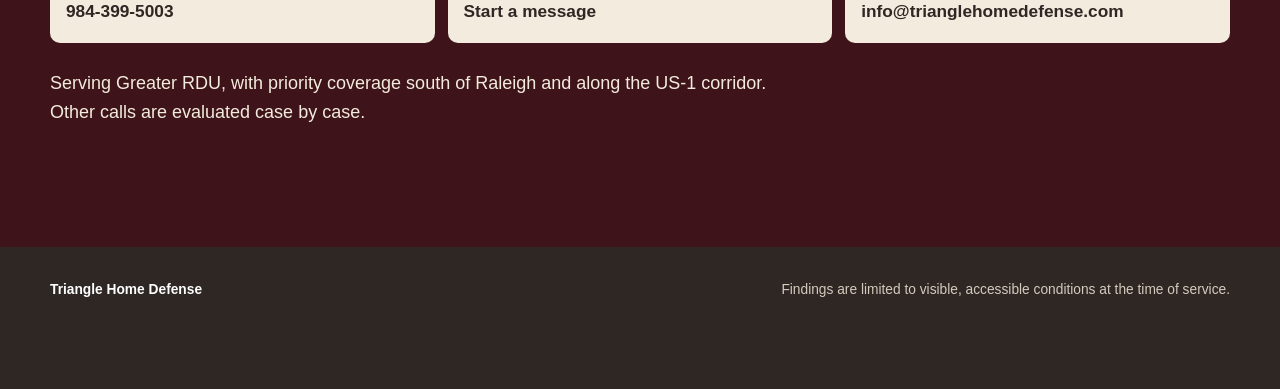
==== commit 571785c5: "Align browser chrome with burgundy brand" ====
--- a/index.html
+++ b/index.html
@@ -7,7 +7,7 @@
   <meta name="description" content="Wildlife and entry-point inspections for bats, squirrels, mice, snakes, exclusion needs, and practical exterior corrections across Greater RDU." />
   <link rel="canonical" href="https://trianglehomedefense.com/" />
   <link rel="stylesheet" href="styles.css" />
-  <meta name="theme-color" content="#244b35" />
+  <meta name="theme-color" content="#6b1f2a" />
   <script type="application/ld+json">
   {
     "@context":"https://schema.org",
@@ -26,7 +26,7 @@
 
   <header class="site-header">
     <a class="brand" href="#top" aria-label="Triangle Home Defense home">
-      <img src="https://raw.githubusercontent.com/trianglehomedefense/trianglehomedefense.com/main/assets/thd-logo-profile.png" alt="" width="64" height="54" />
+      <img src="https://raw.githubusercontent.com/trianglehomedefense/trianglehomedefense.com/main/assets/thd-logo-profile.png" alt="" width="88" height="70" />
       <span><strong>Triangle</strong><small>Home Defense</small></span>
     </a>
     <nav aria-label="Primary navigation">
--- a/styles.css
+++ b/styles.css
@@ -1,737 +1,188 @@
-:root {
-  --black: #030405;
-  --night: #071019;
-  --blue: #151f2b;
-  --paper: #f2eadc;
-  --paper-soft: rgba(242, 234, 220, 0.82);
-  --paper-muted: rgba(242, 234, 220, 0.62);
-  --garnet: #c83b3d;
-  --garnet-dim: rgba(164, 41, 48, 0.42);
-  --line: rgba(242, 234, 220, 0.22);
-  --panel: rgba(5, 8, 11, 0.72);
-  --max: 1180px;
-  --pad: clamp(22px, 4.8vw, 72px);
-  color-scheme: dark;
+:root{
+  --cream:#f3ebdd;
+  --paper:#fffdf7;
+  --forest:#6b1f2a;
+  --forest-dark:#3e141a;
+  --pine:#5d6757;
+  --sage-soft:#ece7de;
+  --clay:#8b3a32;
+  --clay-dark:#6a2026;
+  --rock:#766b61;
+  --rock-dark:#2e2724;
+  --rock-mid:#9a8e82;
+  --stone-light:#e5d9ca;
+  --ink:#28211e;
+  --muted:#645b54;
+  --line:#cfc2b4;
+  --max:1180px;
+  color-scheme:light;
 }
 
-* {
-  box-sizing: border-box;
+*{box-sizing:border-box}
+html{scroll-behavior:smooth;scroll-padding-top:100px;overflow-x:hidden}
+body{
+  margin:0;
+  min-width:320px;
+  overflow-x:hidden;
+  background-color:var(--cream);
+  background-image:
+    radial-gradient(ellipse at 18% 8%,rgba(118,107,97,.10),transparent 34rem),
+    radial-gradient(ellipse at 82% 42%,rgba(107,31,42,.045),transparent 30rem),
+    repeating-linear-gradient(166deg,transparent 0 38px,rgba(118,107,97,.038) 39px 40px,transparent 41px 82px),
+    repeating-linear-gradient(18deg,transparent 0 96px,rgba(62,20,26,.022) 97px 98px,transparent 99px 168px);
+  color:var(--ink);
+  font-family:Arial,Helvetica,system-ui,sans-serif;
+  font-size:18px;
+  line-height:1.6;
+}
+img{display:block;max-width:100%;image-rendering:auto}
+a{color:inherit}
+a:focus-visible{outline:4px solid #d9b45b;outline-offset:4px}
+h1,h2,h3,p,figure{margin-top:0}
+h1,h2,h3{color:var(--forest-dark);line-height:1.08;letter-spacing:-.025em}
+h1{max-width:13ch;font-size:clamp(2.7rem,6vw,5.6rem)}
+h1 span{color:var(--clay-dark)}
+h2{max-width:20ch;font-size:clamp(2rem,4vw,3.7rem)}
+h3{font-size:1.35rem}
+
+.skip-link{position:fixed;top:10px;left:10px;z-index:999;transform:translateY(-180%);padding:.75rem 1rem;background:#fff;border:3px solid var(--forest-dark);font-weight:800}
+.skip-link:focus{transform:none}
+
+.site-header{
+  position:sticky;top:0;z-index:50;min-height:92px;
+  padding:0 max(18px,calc((100vw - var(--max))/2));
+  display:flex;align-items:center;justify-content:space-between;gap:1rem;
+  background:rgba(243,235,221,.94);
+  border-bottom:1px solid var(--line);
+  box-shadow:0 3px 14px rgba(75,32,39,.08);
+  backdrop-filter:blur(12px)
+}
+.brand{display:flex;align-items:center;gap:.8rem;text-decoration:none;min-height:82px}
+.brand img{
+  width:88px;height:70px;object-fit:contain;
+  filter:drop-shadow(0 2px 2px rgba(46,39,36,.16));
+}
+.brand span{display:grid;text-transform:uppercase;line-height:1}
+.brand strong{font-size:1.12rem}
+.brand small{margin-top:.25rem;color:var(--clay-dark);font-size:.82rem;font-weight:800;letter-spacing:.06em}
+.site-header nav{display:flex;align-items:center;gap:1rem;font-size:.88rem;font-weight:800}
+.site-header nav a{min-height:48px;display:flex;align-items:center;text-decoration:none}
+.site-header nav a:hover{text-decoration:underline;text-underline-offset:.24em}
+.nav-call{padding:.65rem .9rem;background:var(--forest);color:#fff;border-radius:8px}
+.nav-call:hover{text-decoration:none!important;background:var(--forest-dark)}
+
+.hero{
+  width:min(calc(100% - 36px),var(--max));margin:auto;
+  padding:clamp(3rem,8vw,7rem) 0;
+  display:grid;grid-template-columns:1.03fr .97fr;align-items:center;gap:clamp(2rem,5vw,5rem);
+  position:relative;isolation:isolate
+}
+.hero::before{
+  content:"";position:absolute;z-index:-1;inset:6% -6vw 3%;pointer-events:none;opacity:.56;
+  background:
+    linear-gradient(158deg,transparent 0 32%,rgba(118,107,97,.075) 32.2%,transparent 32.7% 55%,rgba(107,31,42,.045) 55.2%,transparent 55.7%),
+    repeating-linear-gradient(172deg,transparent 0 43px,rgba(46,39,36,.035) 44px 45px,transparent 46px 91px);
+  border-radius:28px
+}
+.eyebrow{margin-bottom:.8rem;color:var(--clay-dark);font-size:.82rem;font-weight:900;letter-spacing:.1em;text-transform:uppercase}
+.lead{max-width:61ch;color:#443a35;font-size:clamp(1.08rem,2vw,1.3rem)}
+.actions{display:flex;flex-wrap:wrap;gap:.75rem;margin:1.5rem 0 1rem}
+.button{min-height:54px;padding:.8rem 1.2rem;display:inline-flex;align-items:center;justify-content:center;border:2px solid var(--forest);border-radius:8px;font-weight:850;text-align:center;text-decoration:none}
+.button.primary{background:var(--forest);color:#fff}
+.button.primary:hover{background:var(--forest-dark)}
+.button.secondary{background:var(--paper)}
+.button.secondary:hover{background:var(--sage-soft)}
+.scope{max-width:66ch;padding-left:.85rem;border-left:4px solid var(--clay);color:var(--muted);font-size:.93rem}
+.hero figure{margin:0;padding:.7rem;background:var(--paper);border:1px solid var(--line);border-radius:16px;box-shadow:0 18px 48px rgba(75,32,39,.13)}
+.hero figure img{width:100%;aspect-ratio:4/3;object-fit:cover;border-radius:10px}
+.hero figcaption{padding:.6rem .2rem 0;color:var(--muted);font-size:.82rem}
+
+.trust{display:grid;grid-template-columns:repeat(3,1fr);background:var(--rock-dark);color:var(--cream);border-top:6px solid var(--forest)}
+.trust div{min-height:115px;padding:1.35rem 2rem;display:flex;flex-direction:column;justify-content:center;border-right:1px solid rgba(255,255,255,.15)}
+.trust div:last-child{border-right:0}
+.trust strong{color:#fff;font-size:1.15rem}
+.trust span{color:rgba(243,235,221,.84);font-size:.9rem}
+
+.section{padding:clamp(4rem,8vw,7rem) max(18px,calc((100vw - var(--max))/2));position:relative}
+.section-heading{max-width:760px;margin-bottom:2rem}
+.animal-grid{display:grid;grid-template-columns:repeat(4,1fr);gap:1rem}
+.animal-grid article{overflow:hidden;background:rgba(255,253,247,.96);border:1px solid var(--line);border-radius:14px;box-shadow:0 10px 26px rgba(75,32,39,.07)}
+.animal-grid img{width:100%;height:250px;object-fit:cover;border-bottom:5px solid var(--forest)}
+.animal-grid article:nth-child(3) img,.animal-grid article:nth-child(4) img{object-position:center 42%}
+.animal-grid article div{padding:1.15rem}
+.animal-grid p{color:var(--muted);font-size:.95rem}
+
+.split{
+  display:grid;grid-template-columns:1fr 1fr;gap:clamp(2rem,6vw,5rem);
+  background-color:var(--sage-soft);
+  background-image:
+    linear-gradient(160deg,transparent 0 38%,rgba(118,107,97,.07) 38.2%,transparent 38.8%),
+    repeating-linear-gradient(12deg,transparent 0 74px,rgba(46,39,36,.03) 75px 76px,transparent 77px 138px)
+}
+.split>div:first-child p:last-child{max-width:64ch;color:#504640}
+.checklist{padding:1.4rem;background:rgba(255,253,247,.96);border:1px solid var(--line);border-left:6px solid var(--forest);border-radius:10px}
+.checklist ul{margin:0;padding-left:1.25rem}
+.checklist li+li{margin-top:.4rem}
+
+.process{
+  background-color:var(--cream);
+  background-image:
+    repeating-linear-gradient(168deg,transparent 0 52px,rgba(118,107,97,.04) 53px 54px,transparent 55px 104px),
+    radial-gradient(ellipse at 75% 25%,rgba(107,31,42,.04),transparent 28rem)
+}
+.process ol{margin:2rem 0 0;padding:0;display:grid;grid-template-columns:repeat(5,1fr);gap:1rem;list-style:none}
+.process li{padding:1.1rem;background:rgba(255,253,247,.95);border:1px solid var(--line);border-radius:10px}
+.process strong{display:block;margin-bottom:.5rem;color:var(--forest-dark);font-size:1.1rem}
+.process span{color:var(--muted);font-size:.92rem}
+
+.repairs{display:grid;grid-template-columns:.8fr 1.2fr;align-items:center;gap:clamp(2rem,6vw,5rem);background:var(--rock-dark);color:var(--cream)}
+.repairs h2{color:#fff}
+.repairs img{width:100%;aspect-ratio:4/3;object-fit:cover;border:10px solid var(--cream);border-radius:14px}
+.repairs p:not(.eyebrow){max-width:66ch;color:rgba(243,235,221,.9)}
+.repairs .small{padding-left:1rem;border-left:4px solid var(--forest)}
+
+.contact{padding:clamp(4rem,8vw,7rem) max(18px,calc((100vw - var(--max))/2));background:var(--forest-dark);color:var(--cream)}
+.contact h2{color:#fff}
+.contact-links{margin:1.6rem 0;display:grid;grid-template-columns:repeat(3,1fr);gap:.8rem}
+.contact-links a{min-height:82px;padding:1rem;display:grid;align-content:center;background:var(--cream);color:var(--rock-dark);border-radius:10px;text-decoration:none}
+.contact-links a:hover{background:#fff}
+.contact-links span{color:var(--clay-dark);font-size:.78rem;font-weight:900;text-transform:uppercase}
+.contact-links strong{overflow-wrap:anywhere;font-size:1.08rem}
+.availability{max-width:76ch}
+
+footer{padding:2rem max(18px,calc((100vw - var(--max))/2)) 5.5rem;display:flex;justify-content:space-between;gap:2rem;background:var(--rock-dark);color:rgba(243,235,221,.84);font-size:.86rem}
+footer strong{color:#fff}
+.mobile-bar{display:none}
+
+@media(max-width:900px){
+  .site-header nav>a:not(.nav-call){display:none}
+  .hero,.split,.repairs{grid-template-columns:1fr}
+  .animal-grid{grid-template-columns:repeat(2,1fr)}
+  .process ol{grid-template-columns:repeat(2,1fr)}
+  .contact-links{grid-template-columns:1fr}
 }
 
-html {
-  scroll-behavior: smooth;
+@media(max-width:590px){
+  body{padding-bottom:64px;background-size:auto}
+  .site-header{min-height:78px;padding:0 12px}
+  .brand{min-height:72px;gap:.55rem}
+  .brand img{width:74px;height:58px}
+  .brand strong{font-size:1rem}
+  .brand small{font-size:.73rem}
+  .nav-call{font-size:.8rem}
+  .hero{width:calc(100% - 28px);padding:2.5rem 0 4rem}
+  .hero::before{inset:3% -14px 1%;opacity:.42}
+  .actions{display:grid}
+  .button{width:100%}
+  .trust,.animal-grid,.process ol{grid-template-columns:1fr}
+  .trust div{min-height:92px;border-right:0;border-bottom:1px solid rgba(255,255,255,.14)}
+  .section{padding:4rem 14px}
+  .animal-grid img{height:220px;max-height:42vh}
+  .hero figure img,.repairs img{max-height:58vh}
+  footer{flex-direction:column;padding:2rem 14px 5.5rem}
+  .mobile-bar{position:fixed;right:0;bottom:0;left:0;z-index:100;min-height:64px;display:grid;grid-template-columns:repeat(3,1fr);background:var(--rock-dark);border-top:3px solid var(--forest)}
+  .mobile-bar a{display:grid;place-items:center;color:#fff;border-right:1px solid rgba(255,255,255,.16);font-weight:850;text-decoration:none}
+  .mobile-bar a:last-child{border-right:0;background:var(--forest)}
 }
 
-body {
-  margin: 0;
-  min-width: 320px;
-  background: var(--black);
-  color: var(--paper);
-  font-family: "Public Sans", Arial, sans-serif;
-  font-size: 18px;
-  line-height: 1.58;
-  letter-spacing: 0;
-}
-
-body::before {
-  content: "";
-  position: fixed;
-  inset: 0;
-  z-index: -3;
-  pointer-events: none;
-  background:
-    linear-gradient(90deg, rgba(3, 4, 5, 0.98), rgba(7, 16, 25, 0.82) 52%, rgba(3, 4, 5, 0.9)),
-    url("business-card-back.png") center / cover no-repeat;
-  filter: saturate(0.82) contrast(0.95);
-}
-
-body::after {
-  content: "";
-  position: fixed;
-  inset: 0;
-  z-index: -2;
-  pointer-events: none;
-  background:
-    linear-gradient(180deg, rgba(3, 4, 5, 0.04), rgba(3, 4, 5, 0.96) 92%),
-    radial-gradient(circle at 86% 12%, rgba(200, 59, 61, 0.13), transparent 25rem);
-}
-
-a {
-  color: inherit;
-}
-
-button,
-input,
-textarea {
-  font: inherit;
-}
-
-a:focus-visible,
-button:focus-visible,
-input:focus-visible,
-textarea:focus-visible,
-summary:focus-visible {
-  outline: 2px solid var(--paper);
-  outline-offset: 4px;
-}
-
-.skip-link {
-  position: fixed;
-  top: 12px;
-  left: 12px;
-  z-index: 60;
-  transform: translateY(-180%);
-  background: var(--paper);
-  color: var(--black);
-  padding: 0.7rem 0.9rem;
-}
-
-.skip-link:focus {
-  transform: translateY(0);
-}
-
-.site-header {
-  position: sticky;
-  top: 0;
-  z-index: 40;
-  min-height: 86px;
-  display: flex;
-  align-items: center;
-  justify-content: space-between;
-  gap: 1.5rem;
-  padding: 16px var(--pad);
-  background: linear-gradient(180deg, rgba(2, 3, 4, 0.96), rgba(2, 3, 4, 0.82));
-  backdrop-filter: blur(16px);
-}
-
-.brand {
-  display: inline-flex;
-  flex-direction: column;
-  text-decoration: none;
-  font-family: "Barlow Condensed", Impact, sans-serif;
-  font-weight: 900;
-  line-height: 0.78;
-  letter-spacing: 0;
-}
-
-.brand span {
-  color: var(--paper);
-  font-size: 1.55rem;
-}
-
-.brand strong {
-  color: var(--garnet);
-  font-size: 1.05rem;
-}
-
-.menu-button {
-  display: none;
-  border: 0;
-  border-bottom: 3px solid var(--garnet);
-  background: transparent;
-  color: var(--paper);
-  padding: 0 0 0.26rem;
-  font-family: "Libre Baskerville", Georgia, serif;
-  font-size: 1.12rem;
-  font-style: italic;
-  font-weight: 700;
-}
-
-.site-nav {
-  display: flex;
-  align-items: center;
-  gap: clamp(0.9rem, 2vw, 1.5rem);
-  color: var(--paper-soft);
-  font-size: 0.92rem;
-  font-weight: 700;
-}
-
-.site-nav a {
-  text-decoration: none;
-}
-
-.site-nav a:hover {
-  color: var(--paper);
-}
-
-.hero {
-  position: relative;
-  min-height: calc(100svh - 86px);
-  display: grid;
-  align-items: end;
-  padding: clamp(90px, 13vh, 150px) var(--pad) 48px;
-  overflow: hidden;
-}
-
-.hero-bg {
-  position: absolute;
-  inset: 0;
-  z-index: -1;
-  background:
-    linear-gradient(90deg, rgba(3, 4, 5, 0.92), rgba(6, 15, 24, 0.62) 54%, rgba(3, 4, 5, 0.36)),
-    linear-gradient(180deg, transparent 0 54%, rgba(3, 4, 5, 0.96)),
-    url("business-card-back.png") center / cover no-repeat;
-  filter: saturate(0.9) contrast(1);
-}
-
-.hero-copy {
-  width: min(850px, 100%);
-}
-
-.eyebrow {
-  margin: 0 0 0.82rem;
-  color: var(--paper-soft);
-  font-size: clamp(0.86rem, 1.6vw, 1.05rem);
-  font-weight: 800;
-  line-height: 1.25;
-}
-
-h1,
-h2,
-h3,
-p {
-  overflow-wrap: normal;
-}
-
-h1,
-h2,
-h3 {
-  margin: 0;
-  font-family: "Barlow Condensed", Impact, sans-serif;
-  font-weight: 900;
-  line-height: 0.92;
-  letter-spacing: 0;
-  text-wrap: balance;
-}
-
-h1 {
-  max-width: 11ch;
-  font-size: clamp(4.6rem, 13vw, 11rem);
-}
-
-h1 span,
-h1 strong {
-  display: block;
-}
-
-h1 span {
-  color: var(--paper);
-}
-
-h1 strong {
-  color: var(--garnet);
-}
-
-h2 {
-  max-width: 16ch;
-  font-size: clamp(3.2rem, 7.5vw, 7.6rem);
-}
-
-h3 {
-  font-size: clamp(2.1rem, 4vw, 4rem);
-}
-
-.hero-lede {
-  max-width: 760px;
-  margin: 1.25rem 0 0;
-  color: var(--paper);
-  font-size: clamp(1.05rem, 2.1vw, 1.42rem);
-  font-weight: 700;
-}
-
-.actions {
-  display: flex;
-  flex-wrap: wrap;
-  gap: 1rem;
-  margin-top: 1.7rem;
-}
-
-.button {
-  display: inline-flex;
-  align-items: center;
-  justify-content: center;
-  min-height: 54px;
-  border: 0;
-  border-radius: 999px;
-  padding: 0.92rem 1.5rem;
-  color: var(--paper);
-  font-size: 1rem;
-  font-weight: 800;
-  line-height: 1.1;
-  text-align: center;
-  text-decoration: none;
-}
-
-.button.primary {
-  background: linear-gradient(180deg, #c34a4c, #8f242d);
-  box-shadow: 0 18px 40px rgba(115, 20, 28, 0.28);
-}
-
-.button.ghost {
-  background: transparent;
-}
-
-.local-line {
-  margin: clamp(2.4rem, 7vh, 5rem) 0 0;
-  color: var(--paper);
-  font-family: "Barlow Condensed", Impact, sans-serif;
-  font-size: clamp(1.8rem, 5vw, 3.2rem);
-  font-weight: 900;
-  line-height: 1;
-}
-
-.band {
-  position: relative;
-  padding: clamp(72px, 10vw, 122px) var(--pad);
-}
-
-.band::before {
-  content: "";
-  position: absolute;
-  left: clamp(5px, 1.7vw, 28px);
-  top: 0;
-  bottom: 0;
-  width: 2px;
-  border-radius: 999px;
-  background: linear-gradient(180deg, transparent, var(--garnet-dim), rgba(242, 234, 220, 0.12), var(--garnet-dim), transparent);
-  opacity: 0.78;
-}
-
-.route,
-.services,
-.scope,
-.notes {
-  background: rgba(9, 16, 24, 0.64);
-}
-
-.route-intro,
-.section-head,
-.steward-copy {
-  width: min(920px, 100%);
-}
-
-.route-intro p,
-.section-head p,
-.steward-copy p,
-.checkpoint p,
-.service-card p,
-.scope-grid p,
-.note-panel p,
-.request-form p {
-  color: var(--paper-soft);
-}
-
-.route-map {
-  position: relative;
-  width: min(930px, 100%);
-  min-height: 170px;
-  margin: clamp(2rem, 5vw, 4rem) auto;
-}
-
-.route-map::before,
-.route-map::after {
-  content: "";
-  position: absolute;
-  left: 4%;
-  right: 4%;
-  top: 56%;
-  height: 44px;
-  border-radius: 50%;
-  border-top: 4px solid var(--garnet);
-  transform: rotate(-2deg);
-}
-
-.route-map::after {
-  top: 62%;
-  border-top: 2px solid rgba(242, 234, 220, 0.44);
-  opacity: 0.82;
-}
-
-.route-map span {
-  position: absolute;
-  z-index: 1;
-  color: var(--paper);
-  font-family: "Libre Baskerville", Georgia, serif;
-  font-size: clamp(1rem, 2vw, 1.35rem);
-  font-style: italic;
-  font-weight: 700;
-}
-
-.route-map span:nth-child(1) {
-  left: 4%;
-  top: 59%;
-}
-
-.route-map span:nth-child(2) {
-  left: 29%;
-  top: 48%;
-}
-
-.route-map span:nth-child(3) {
-  left: 57%;
-  top: 55%;
-}
-
-.route-map span:nth-child(4) {
-  right: 3%;
-  top: 42%;
-}
-
-.checkpoint-grid,
-.service-grid,
-.scope-grid {
-  display: grid;
-  gap: clamp(1rem, 2vw, 1.5rem);
-  margin-top: clamp(2rem, 4vw, 3rem);
-}
-
-.checkpoint-grid {
-  grid-template-columns: repeat(4, minmax(0, 1fr));
-}
-
-.service-grid,
-.scope-grid {
-  grid-template-columns: repeat(2, minmax(0, 1fr));
-}
-
-.checkpoint,
-.service-card,
-.scope-grid article,
-.note-box,
-.request-form {
-  background:
-    linear-gradient(145deg, rgba(255, 255, 255, 0.06), transparent 58%),
-    var(--panel);
-  border: 1px solid rgba(242, 234, 220, 0.06);
-  border-radius: 18px;
-  box-shadow: 0 28px 80px rgba(0, 0, 0, 0.34);
-}
-
-.checkpoint,
-.service-card,
-.scope-grid article {
-  min-height: 260px;
-  padding: clamp(1.2rem, 2.6vw, 2rem);
-}
-
-.number {
-  display: block;
-  margin-bottom: clamp(1.2rem, 4vw, 2.4rem);
-  color: var(--garnet);
-  font-family: "Libre Baskerville", Georgia, serif;
-  font-style: italic;
-  font-weight: 700;
-}
-
-.checkpoint h3,
-.service-card h3 {
-  max-width: 10ch;
-  color: var(--paper);
-}
-
-.service-card:nth-child(4) h3 {
-  max-width: 12ch;
-}
-
-.species-strip {
-  display: flex;
-  flex-wrap: wrap;
-  gap: clamp(0.75rem, 2.2vw, 2rem);
-  margin: clamp(2rem, 4vw, 3rem) 0 0;
-  padding: 0;
-  list-style: none;
-  color: var(--paper);
-  font-family: "Barlow Condensed", Impact, sans-serif;
-  font-size: clamp(2rem, 5vw, 3.5rem);
-  font-weight: 900;
-  line-height: 1;
-}
-
-.species-strip li:not(:last-child)::after {
-  content: "";
-  display: inline-block;
-  width: 0.36rem;
-  height: 0.36rem;
-  margin-left: clamp(0.75rem, 2vw, 1.7rem);
-  border-radius: 50%;
-  background: var(--garnet);
-  vertical-align: middle;
-}
-
-.scope-grid {
-  grid-template-columns: repeat(3, minmax(0, 1fr));
-}
-
-.scope-grid article {
-  min-height: 230px;
-}
-
-.scope-grid h3,
-.steward-copy summary {
-  font-family: "Libre Baskerville", Georgia, serif;
-  font-size: clamp(1.15rem, 2vw, 1.55rem);
-  line-height: 1.25;
-}
-
-.stewardship {
-  min-height: 760px;
-  display: grid;
-  align-items: center;
-  background:
-    linear-gradient(90deg, rgba(3, 4, 5, 0.98), rgba(3, 4, 5, 0.74)),
-    url("business-card-back.png") center / cover no-repeat;
-}
-
-.steward-copy details {
-  margin-top: 1.4rem;
-}
-
-.steward-copy summary {
-  cursor: pointer;
-  color: var(--paper);
-}
-
-.steward-copy details p {
-  max-width: 720px;
-  margin-left: 1.45rem;
-}
-
-.note-box {
-  width: min(1000px, 100%);
-  min-height: 430px;
-  padding: clamp(1.4rem, 3vw, 2.4rem);
-}
-
-.note-tabs {
-  display: flex;
-  flex-wrap: wrap;
-  gap: 1.2rem;
-  margin-bottom: clamp(2rem, 5vw, 4rem);
-}
-
-.note-tabs button {
-  border: 0;
-  background: transparent;
-  color: var(--paper-soft);
-  padding: 0;
-  font-family: "Barlow Condensed", Impact, sans-serif;
-  font-size: clamp(1.7rem, 4vw, 3rem);
-  font-weight: 900;
-}
-
-.note-tabs button.is-active {
-  color: var(--garnet);
-}
-
-.note-panel h3 {
-  max-width: 18ch;
-  color: var(--garnet);
-}
-
-.note-panel[hidden] {
-  display: none;
-}
-
-.contact {
-  display: grid;
-  grid-template-columns: minmax(0, 1fr) minmax(300px, 520px);
-  gap: clamp(2rem, 5vw, 4rem);
-  align-items: start;
-  background: rgba(3, 4, 5, 0.84);
-}
-
-.contact-links {
-  display: flex;
-  flex-wrap: wrap;
-  gap: 1rem 2rem;
-  margin-top: 1.5rem;
-}
-
-.contact-links a {
-  font-weight: 800;
-  text-decoration: none;
-}
-
-.request-form {
-  display: grid;
-  gap: 1rem;
-  padding: clamp(1.25rem, 3vw, 2.4rem);
-}
-
-.request-form label {
-  display: grid;
-  gap: 0.5rem;
-}
-
-.request-form label span {
-  color: var(--paper-soft);
-  font-size: 0.9rem;
-  font-weight: 800;
-}
-
-.request-form input,
-.request-form textarea {
-  width: 100%;
-  border: 0;
-  border-radius: 16px;
-  background: rgba(0, 0, 0, 0.46);
-  color: var(--paper);
-  padding: 1rem 1.05rem;
-}
-
-.request-form textarea {
-  resize: vertical;
-}
-
-.request-form .button {
-  width: 100%;
-  cursor: pointer;
-}
-
-.site-footer {
-  display: flex;
-  align-items: center;
-  justify-content: space-between;
-  gap: 1.5rem;
-  padding: 34px var(--pad) 56px;
-  background: var(--black);
-  color: var(--paper);
-  font-family: "Barlow Condensed", Impact, sans-serif;
-  font-size: clamp(1.8rem, 4vw, 3rem);
-  font-weight: 900;
-  line-height: 1;
-}
-
-.site-footer strong {
-  color: var(--garnet);
-}
-
-.site-footer a {
-  color: var(--paper-soft);
-  font-family: "Public Sans", Arial, sans-serif;
-  font-size: 0.95rem;
-  font-weight: 800;
-  text-decoration: none;
-}
-
-@media (max-width: 980px) {
-  body {
-    font-size: 17px;
-  }
-
-  .menu-button {
-    display: inline-flex;
-  }
-
-  .site-nav {
-    position: absolute;
-    top: 100%;
-    left: 0;
-    right: 0;
-    display: none;
-    flex-direction: column;
-    align-items: flex-start;
-    padding: 1rem var(--pad) 1.4rem;
-    background: rgba(3, 4, 5, 0.96);
-  }
-
-  .site-nav.is-open {
-    display: flex;
-  }
-
-  .hero {
-    min-height: calc(100svh - 86px);
-    padding-top: 72px;
-  }
-
-  h1 {
-    max-width: 9ch;
-    font-size: clamp(4.2rem, 16vw, 7.8rem);
-  }
-
-  .checkpoint-grid,
-  .service-grid,
-  .scope-grid,
-  .contact {
-    grid-template-columns: 1fr;
-  }
-
-  .checkpoint,
-  .service-card,
-  .scope-grid article {
-    min-height: auto;
-  }
-
-  .route-map {
-    min-height: 140px;
-    margin-left: 0;
-    margin-right: 0;
-  }
-}
-
-@media (max-width: 620px) {
-  :root {
-    --pad: 26px;
-  }
-
-  .brand span {
-    font-size: 1.3rem;
-  }
-
-  .brand strong {
-    font-size: 0.92rem;
-  }
-
-  h1 {
-    max-width: 8.3ch;
-    font-size: clamp(3.8rem, 20vw, 6.5rem);
-  }
-
-  h2 {
-    max-width: 12ch;
-    font-size: clamp(3rem, 14vw, 5.2rem);
-  }
-
-  .hero-lede {
-    font-size: 1.02rem;
-  }
-
-  .actions,
-  .button {
-    width: 100%;
-  }
-
-  .band {
-    padding-top: 66px;
-    padding-bottom: 66px;
-  }
-
-  .band::before {
-    left: 7px;
-  }
-
-  .route-map span {
-    font-size: 0.9rem;
-  }
-
-  .route-map span:nth-child(2) {
-    left: 25%;
-  }
-
-  .route-map span:nth-child(3) {
-    left: 51%;
-  }
-
-  .species-strip {
-    gap: 0.7rem 1.1rem;
-  }
-
-  .note-box {
-    min-height: 360px;
-  }
-
-  .site-footer {
-    align-items: flex-start;
-    flex-direction: column;
-  }
-}
+@media(prefers-reduced-motion:reduce){html{scroll-behavior:auto}}
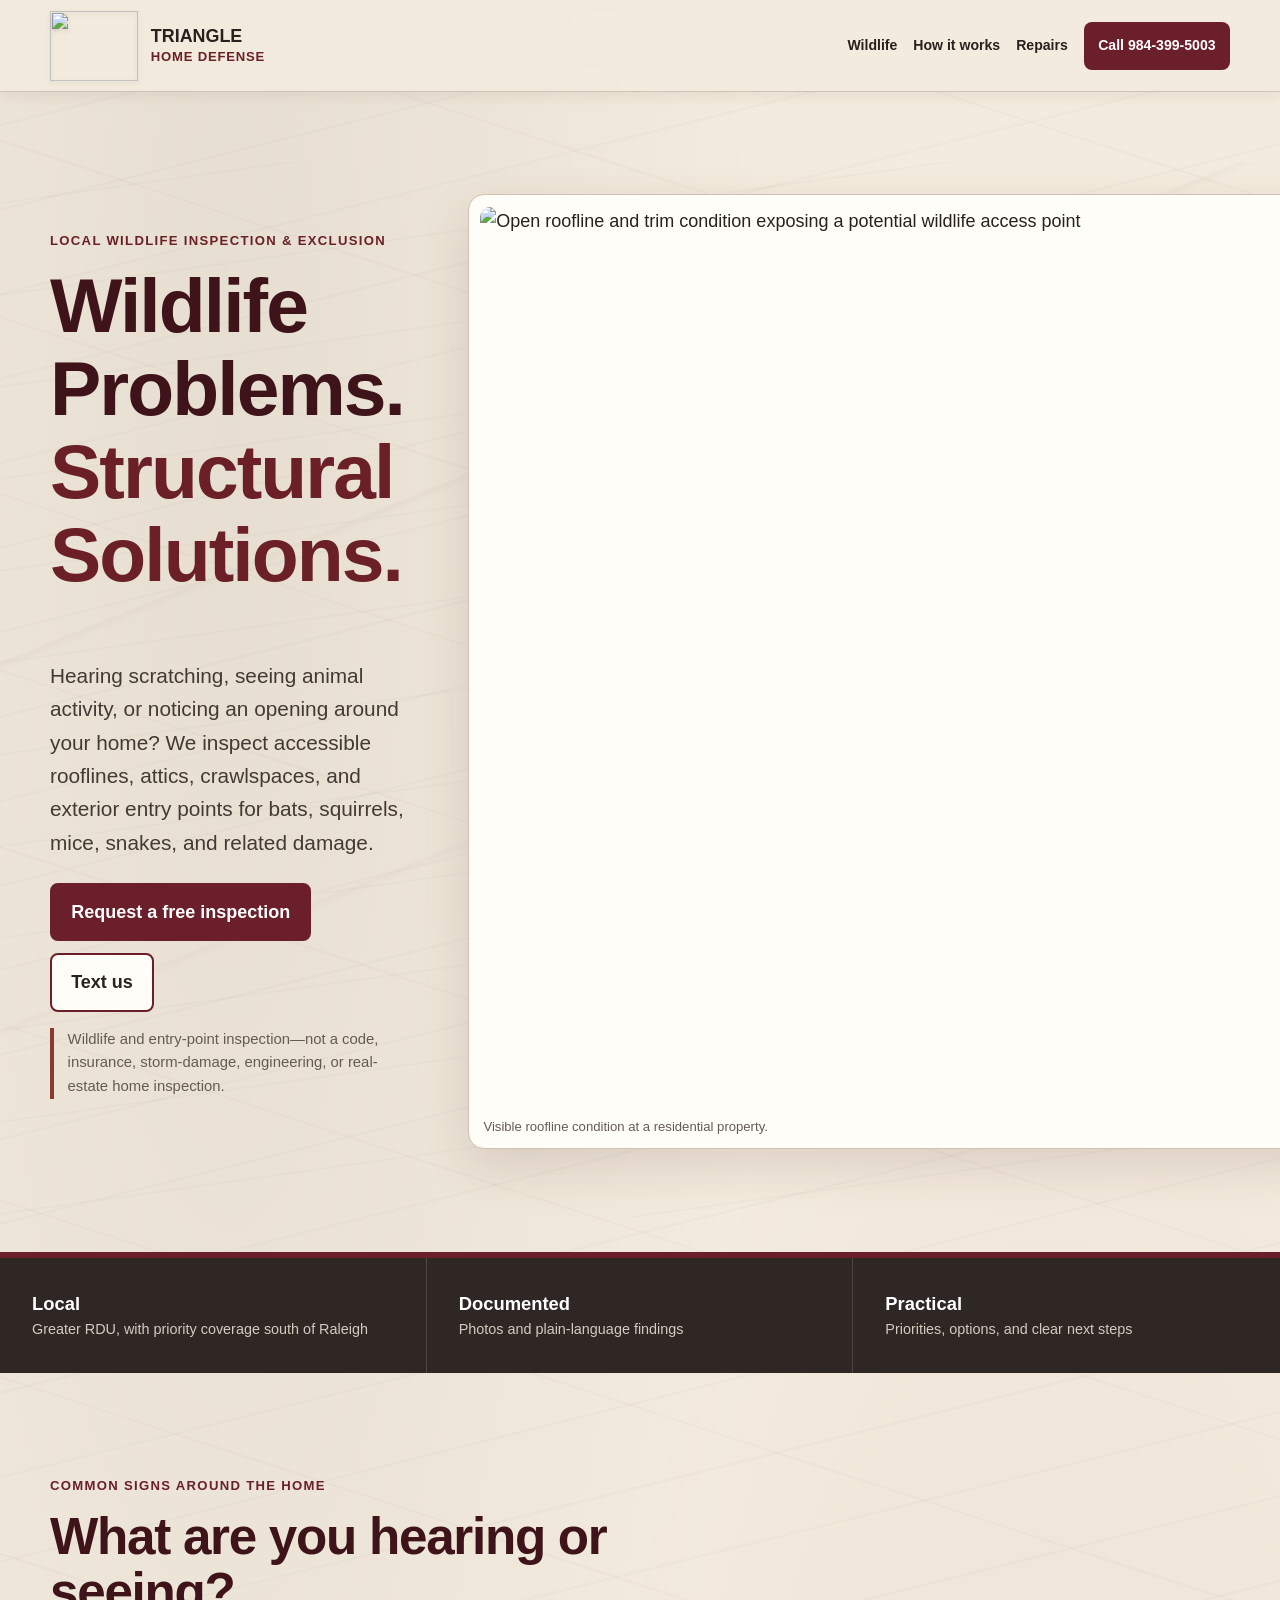
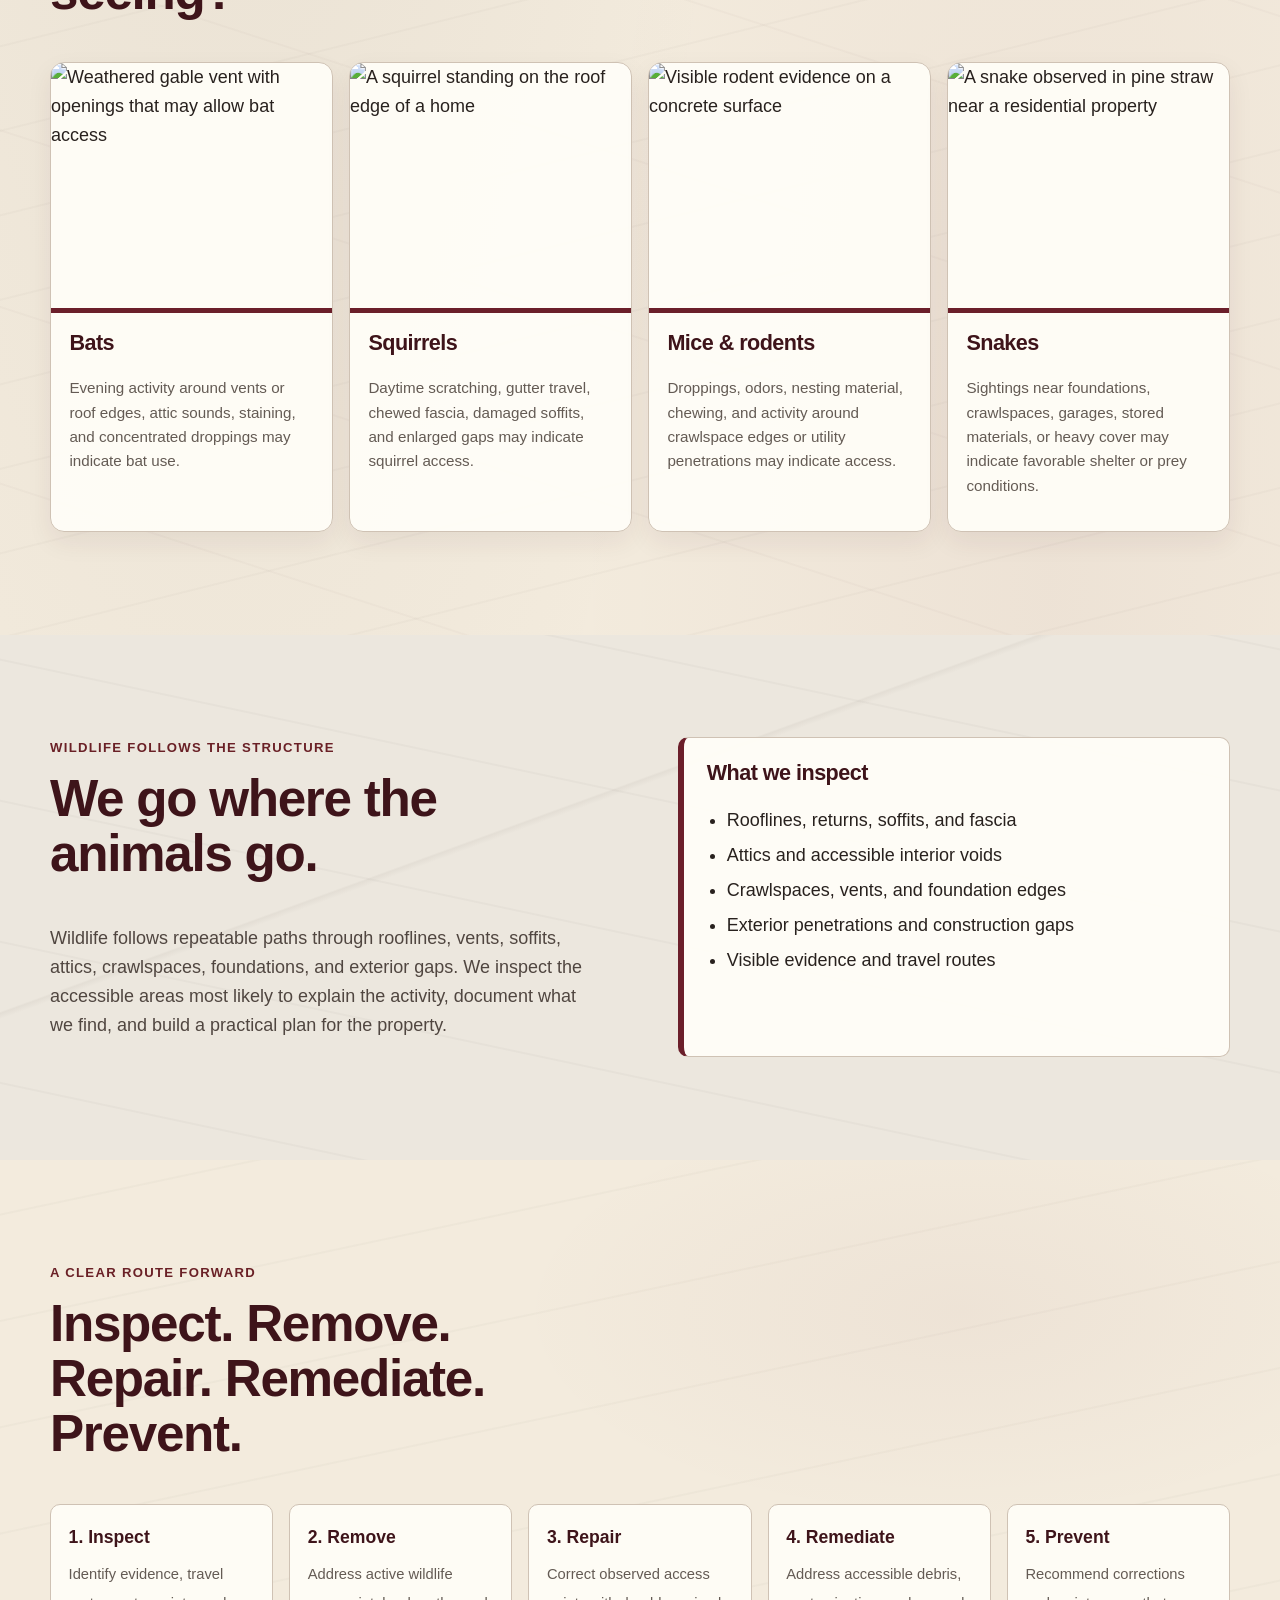
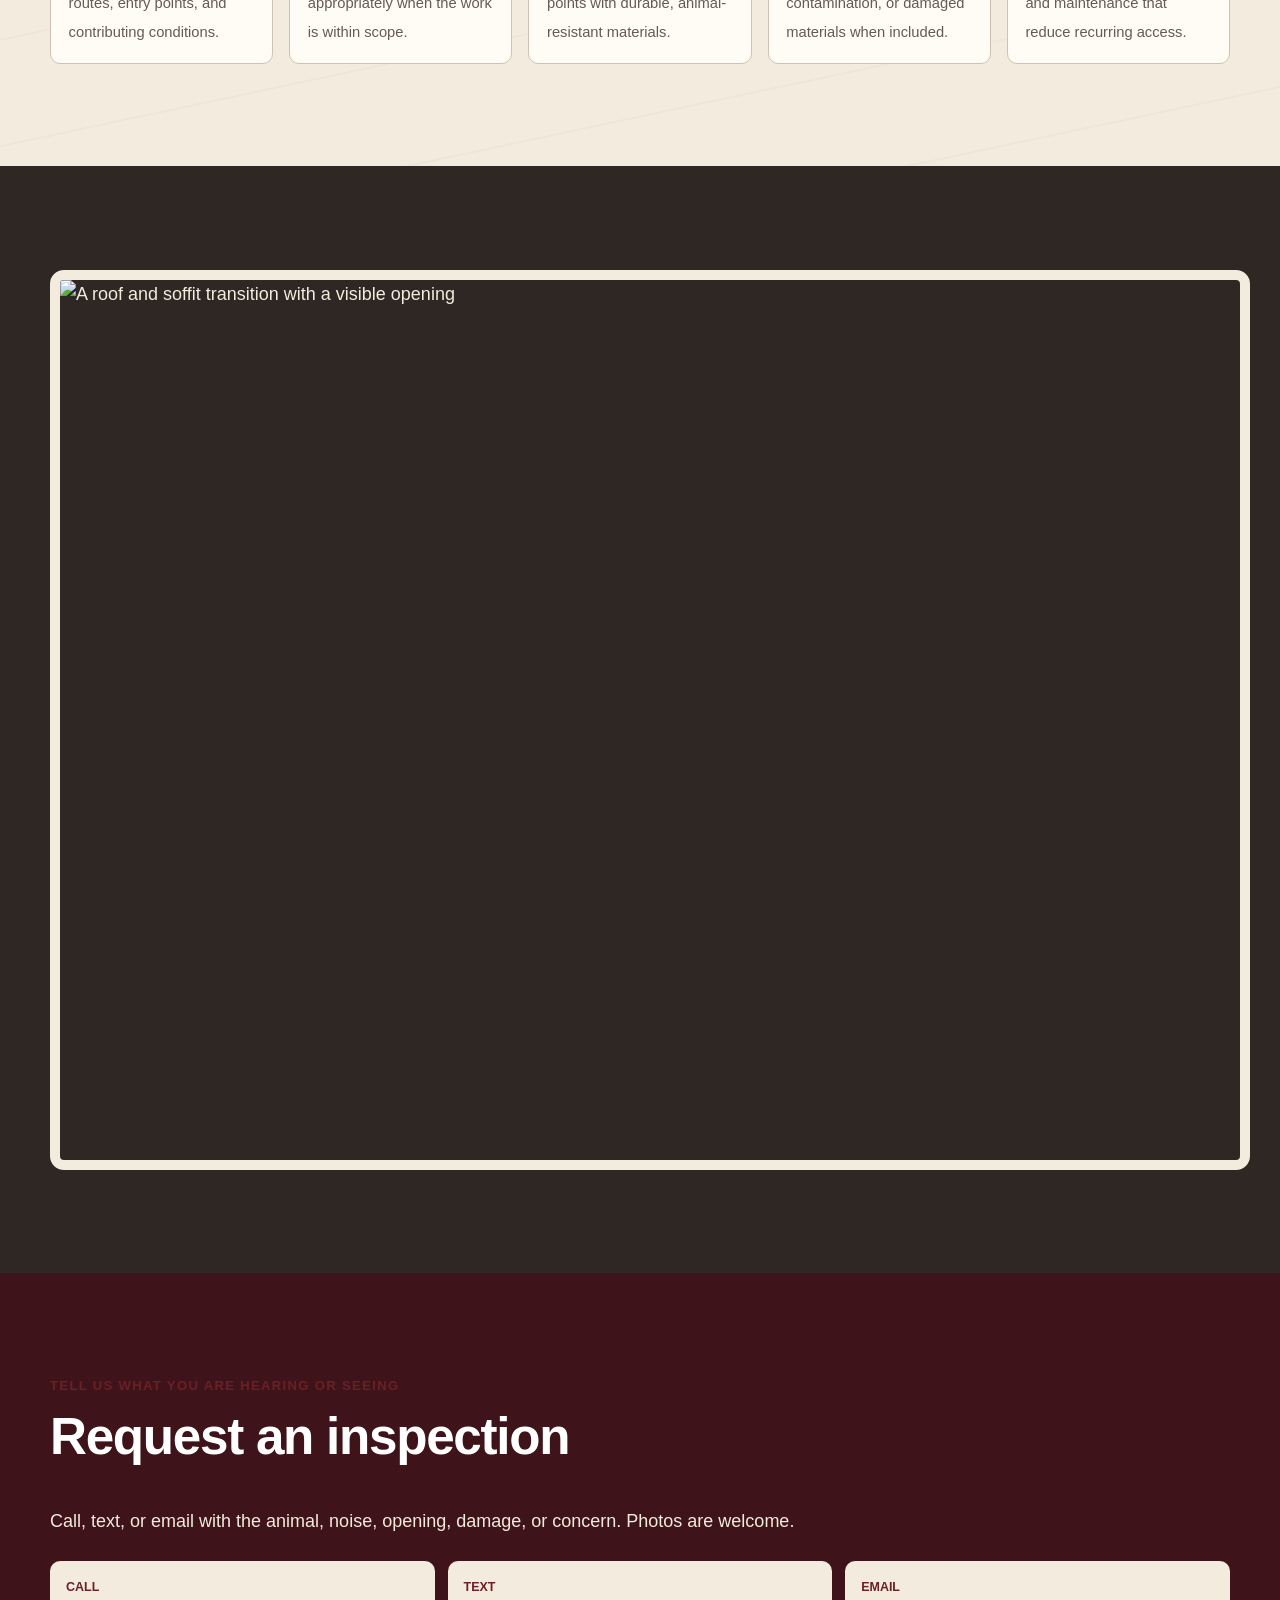
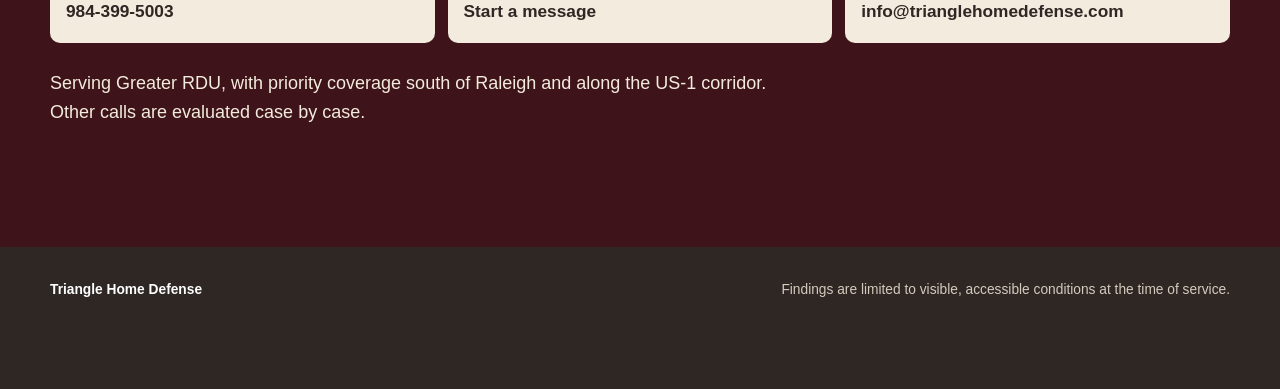
==== commit 3a06fb20: "Polish live homepage imagery" ====
--- a/index.html
+++ b/index.html
@@ -50,8 +50,8 @@
         <p class="scope">Wildlife and entry-point inspection—not a code, insurance, storm-damage, engineering, or real-estate home inspection.</p>
       </div>
       <figure>
-        <img src="https://raw.githubusercontent.com/trianglehomedefense/trianglehomedefense.com/main/assets/hero-inspection.svg" alt="A residential roofline being evaluated with an extension ladder" width="1200" height="900" />
-        <figcaption>Accessible roofline evaluation at a residential property.</figcaption>
+        <img src="https://raw.githubusercontent.com/trianglehomedefense/trianglehomedefense.com/main/assets/open-roofline.svg" alt="Open roofline and trim condition exposing a potential wildlife access point" width="1200" height="900" />
+        <figcaption>Visible roofline condition at a residential property.</figcaption>
       </figure>
     </section>
 
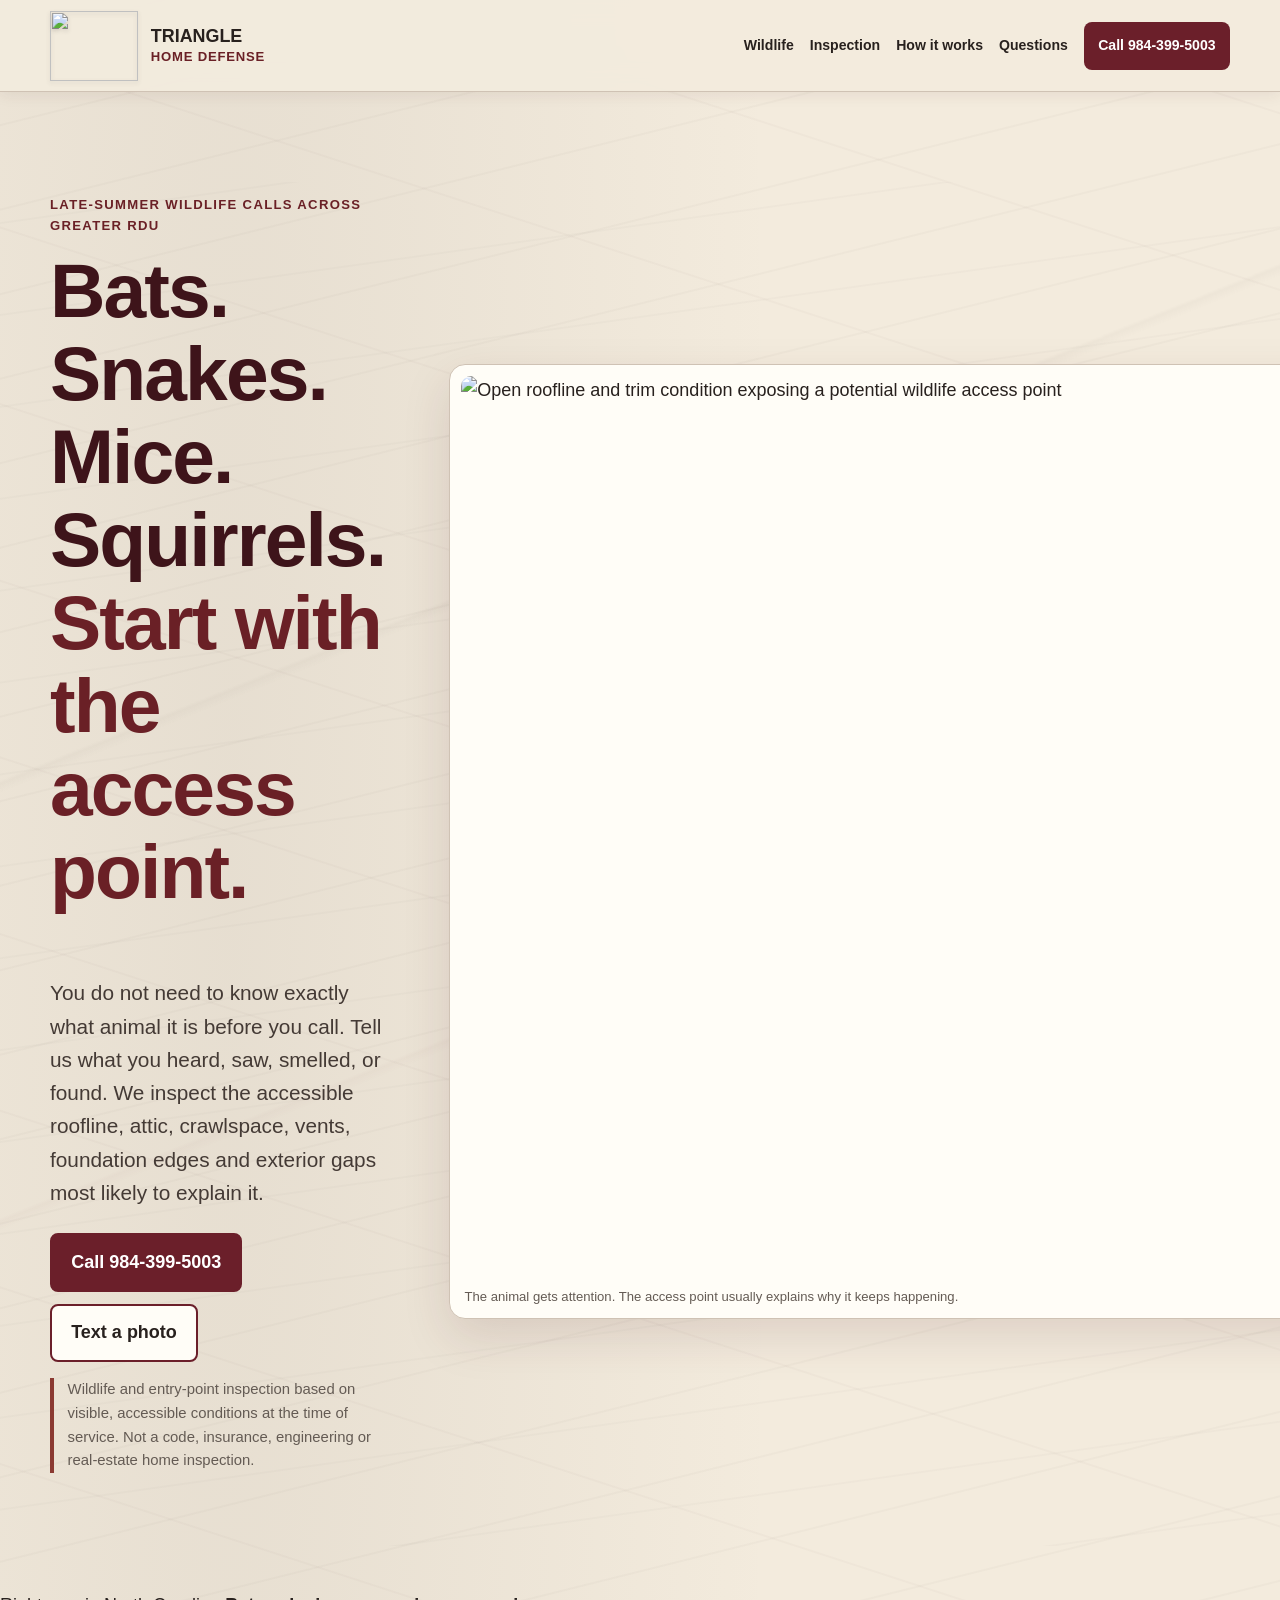
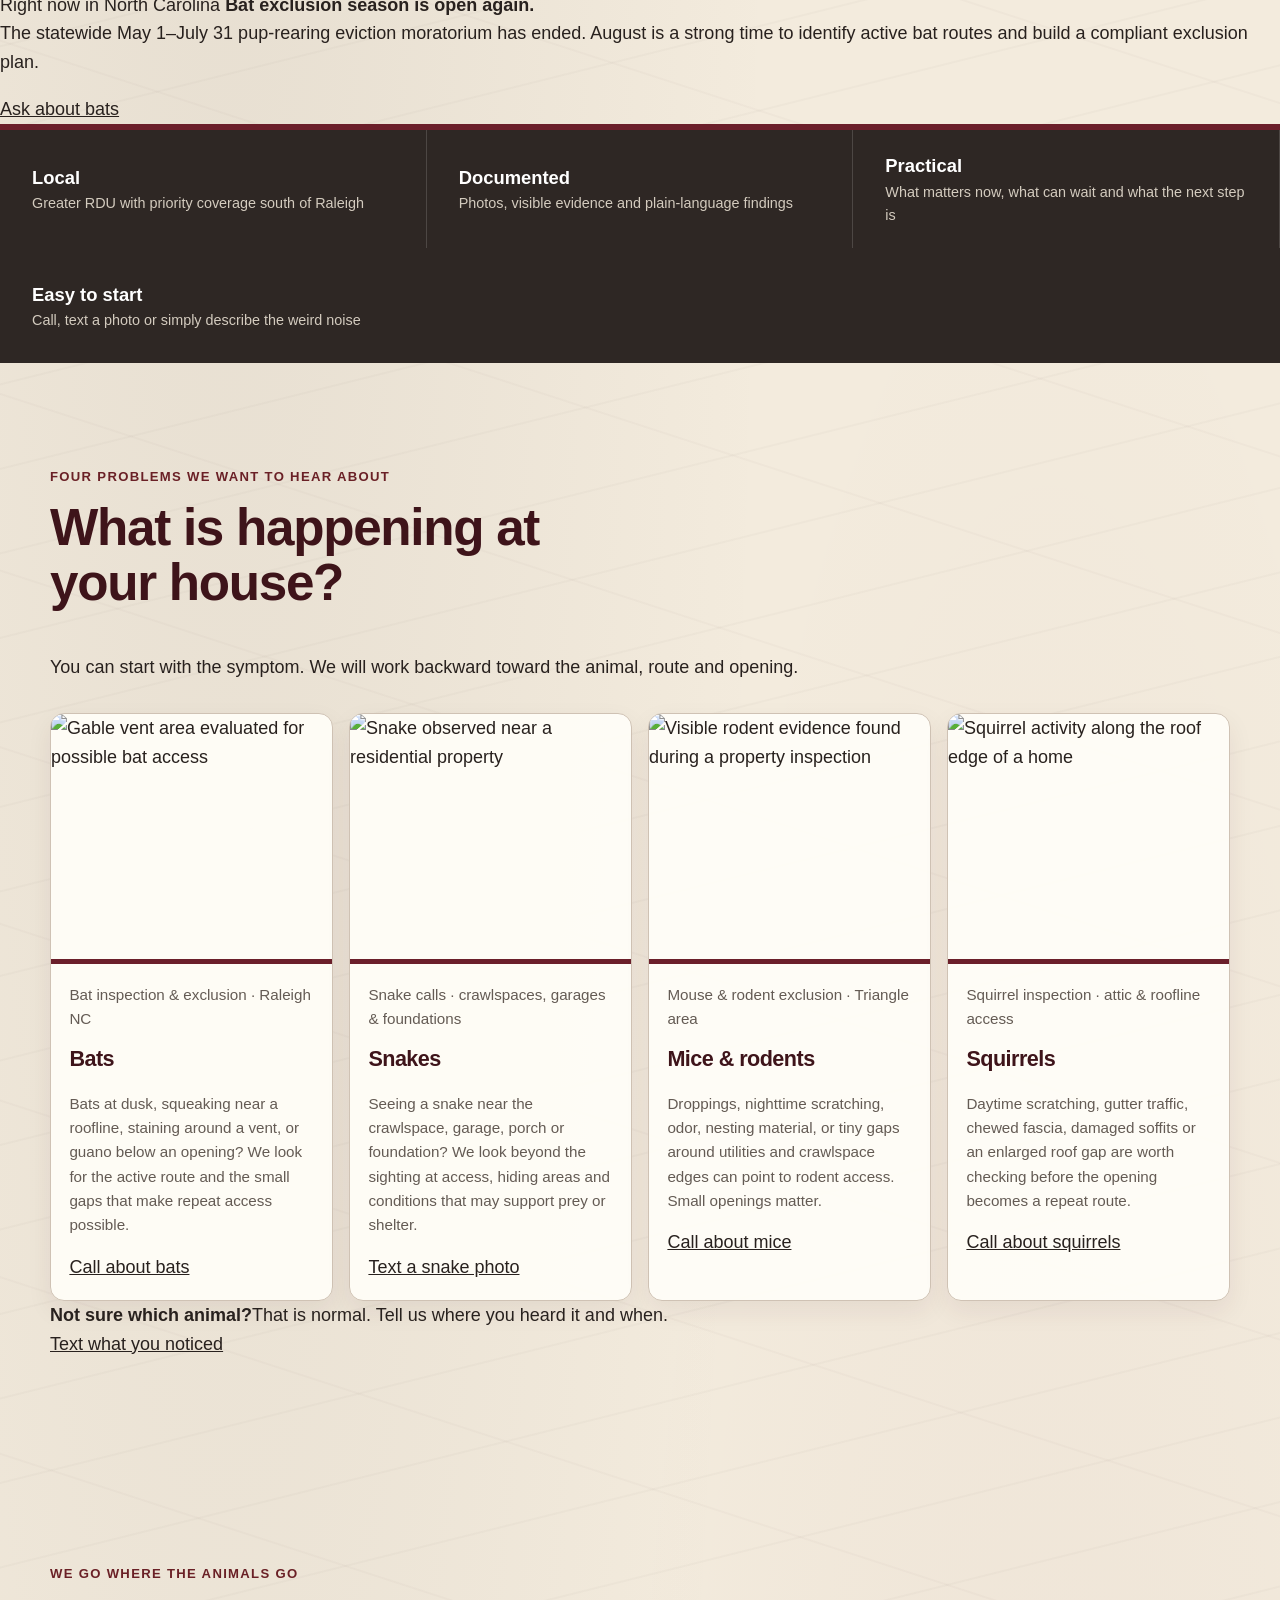
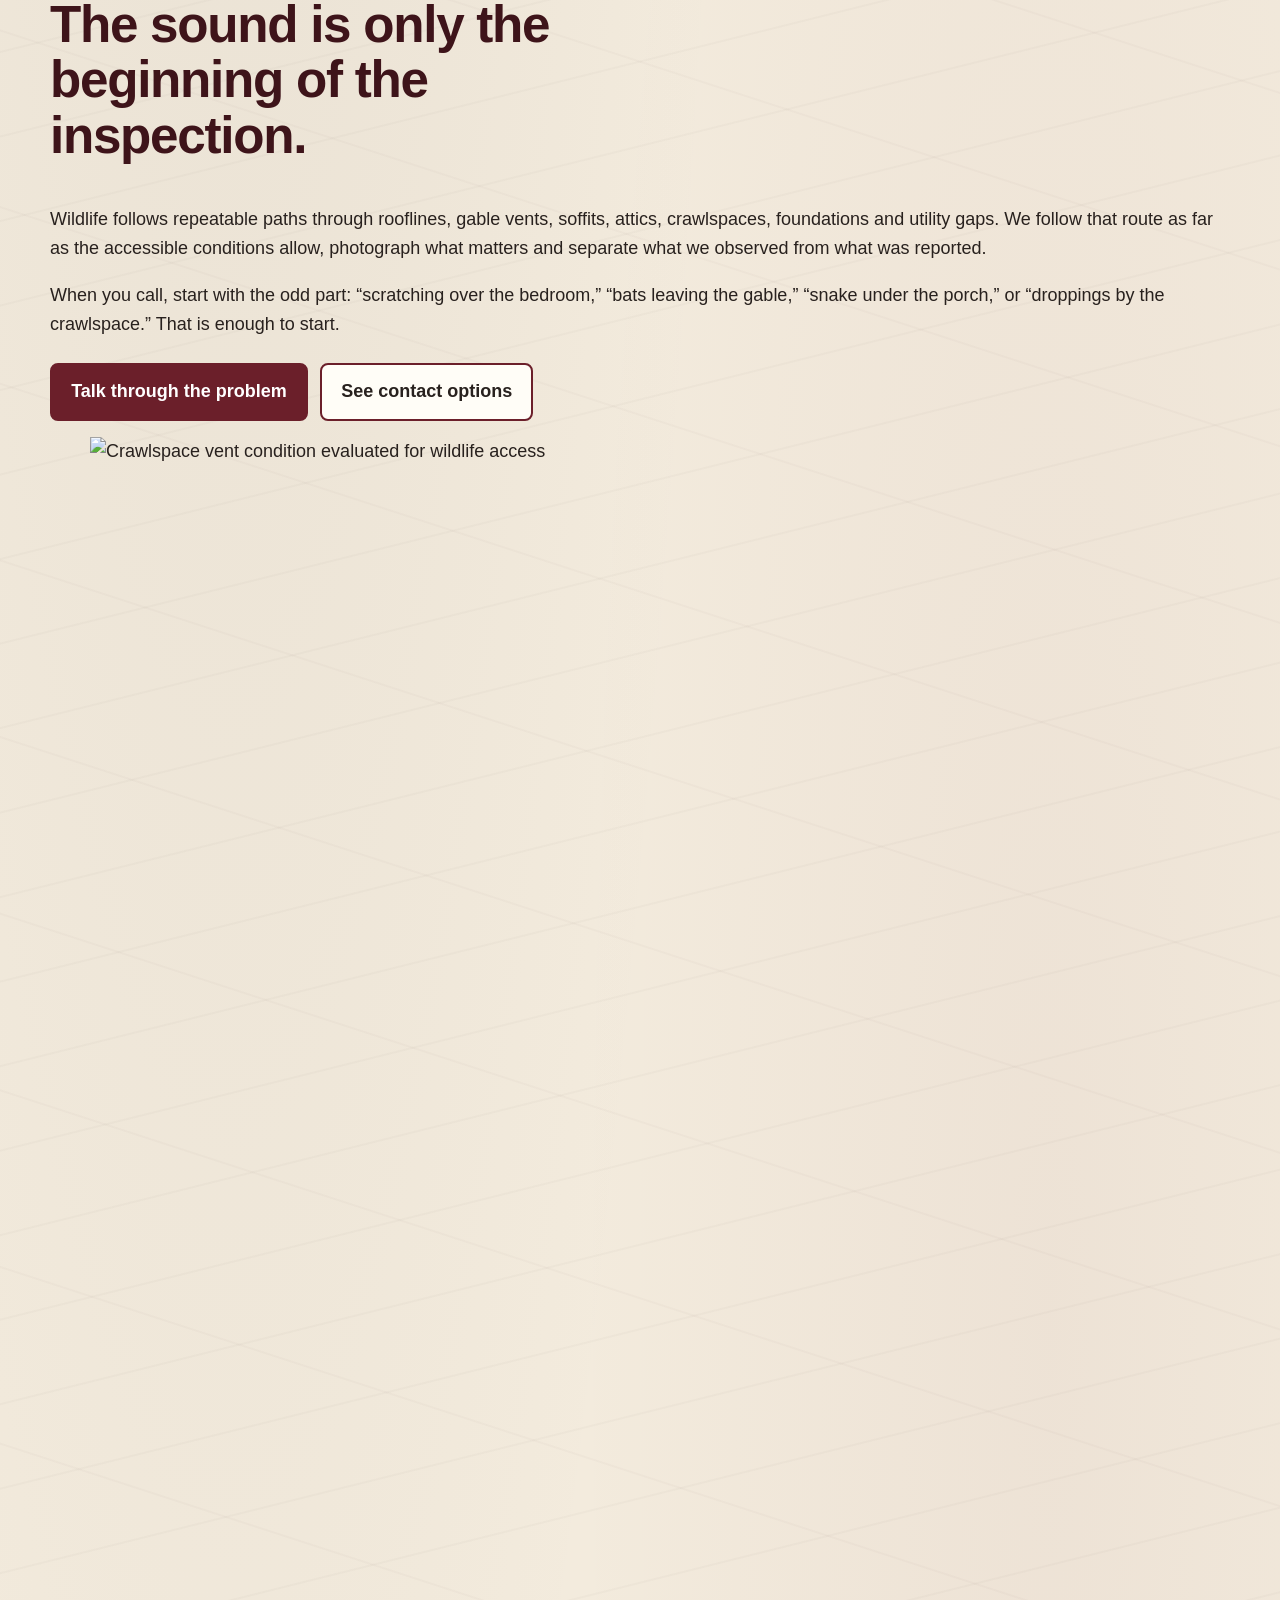
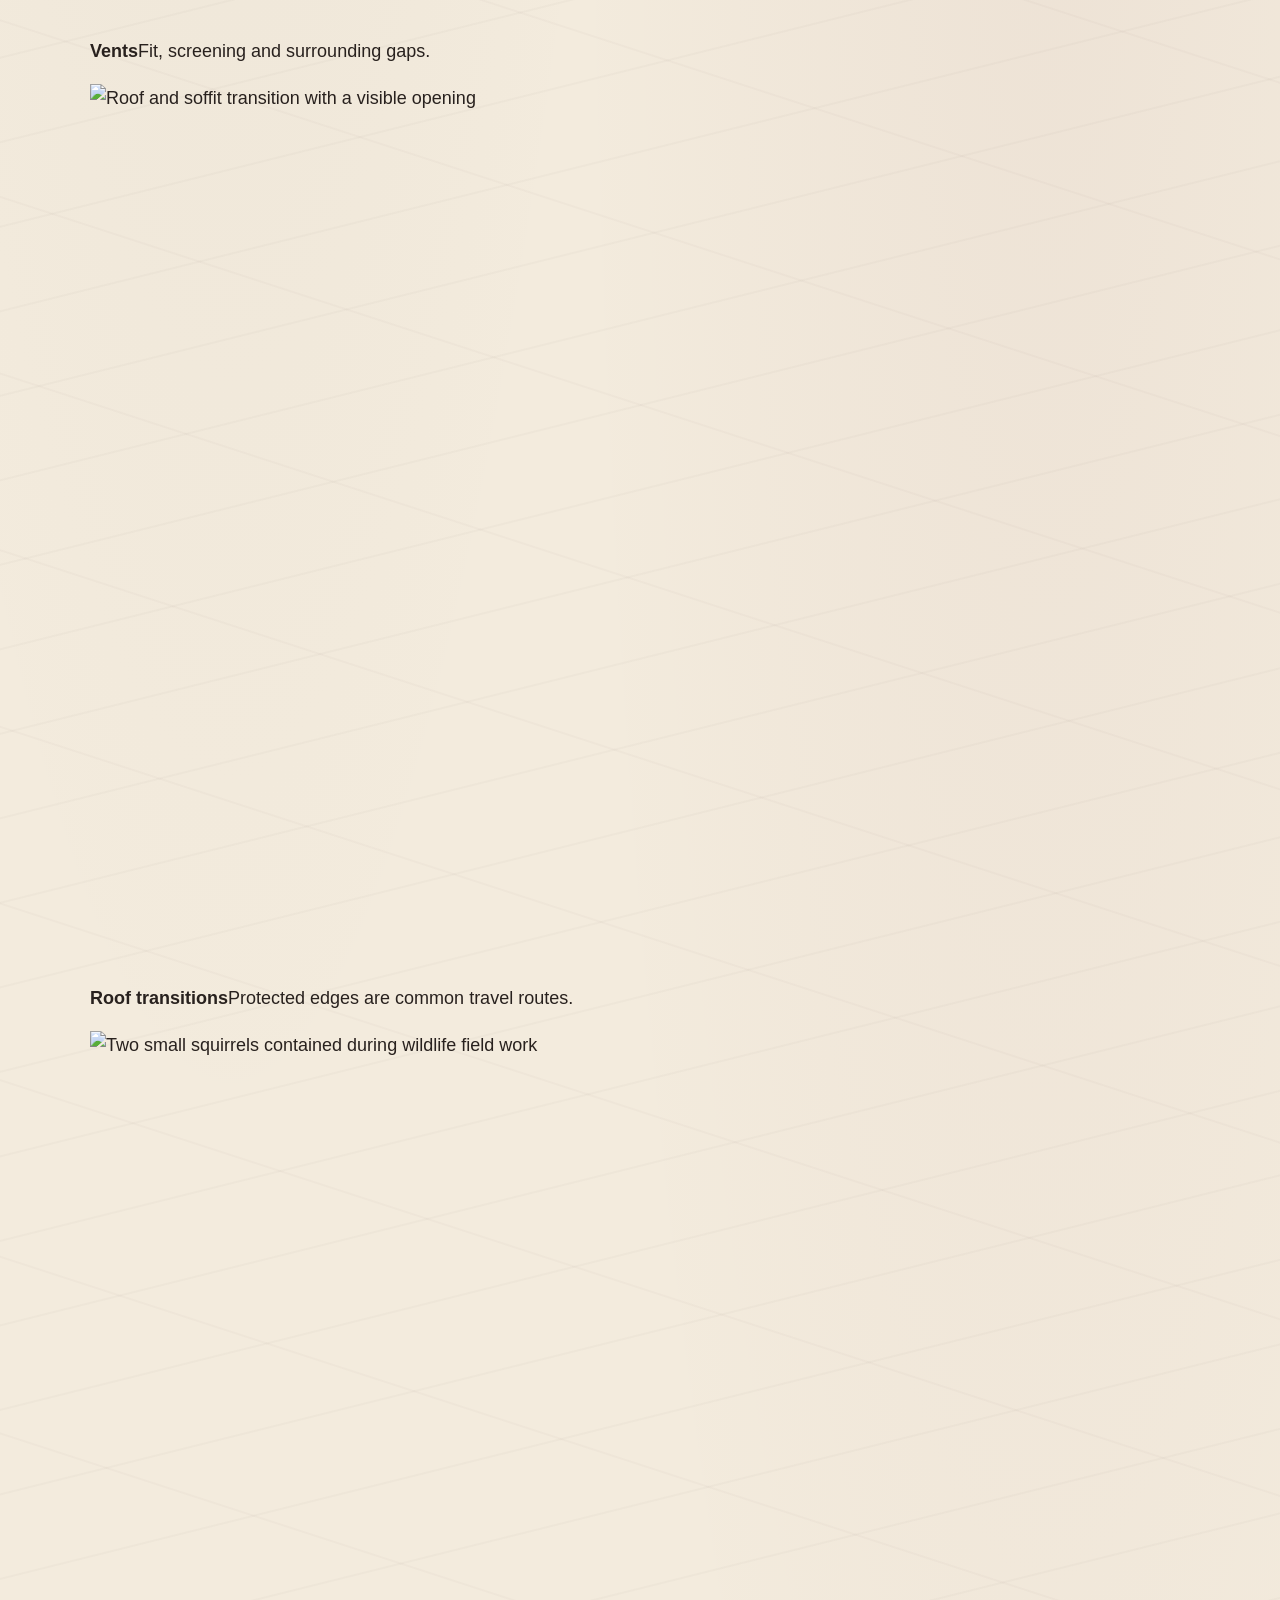
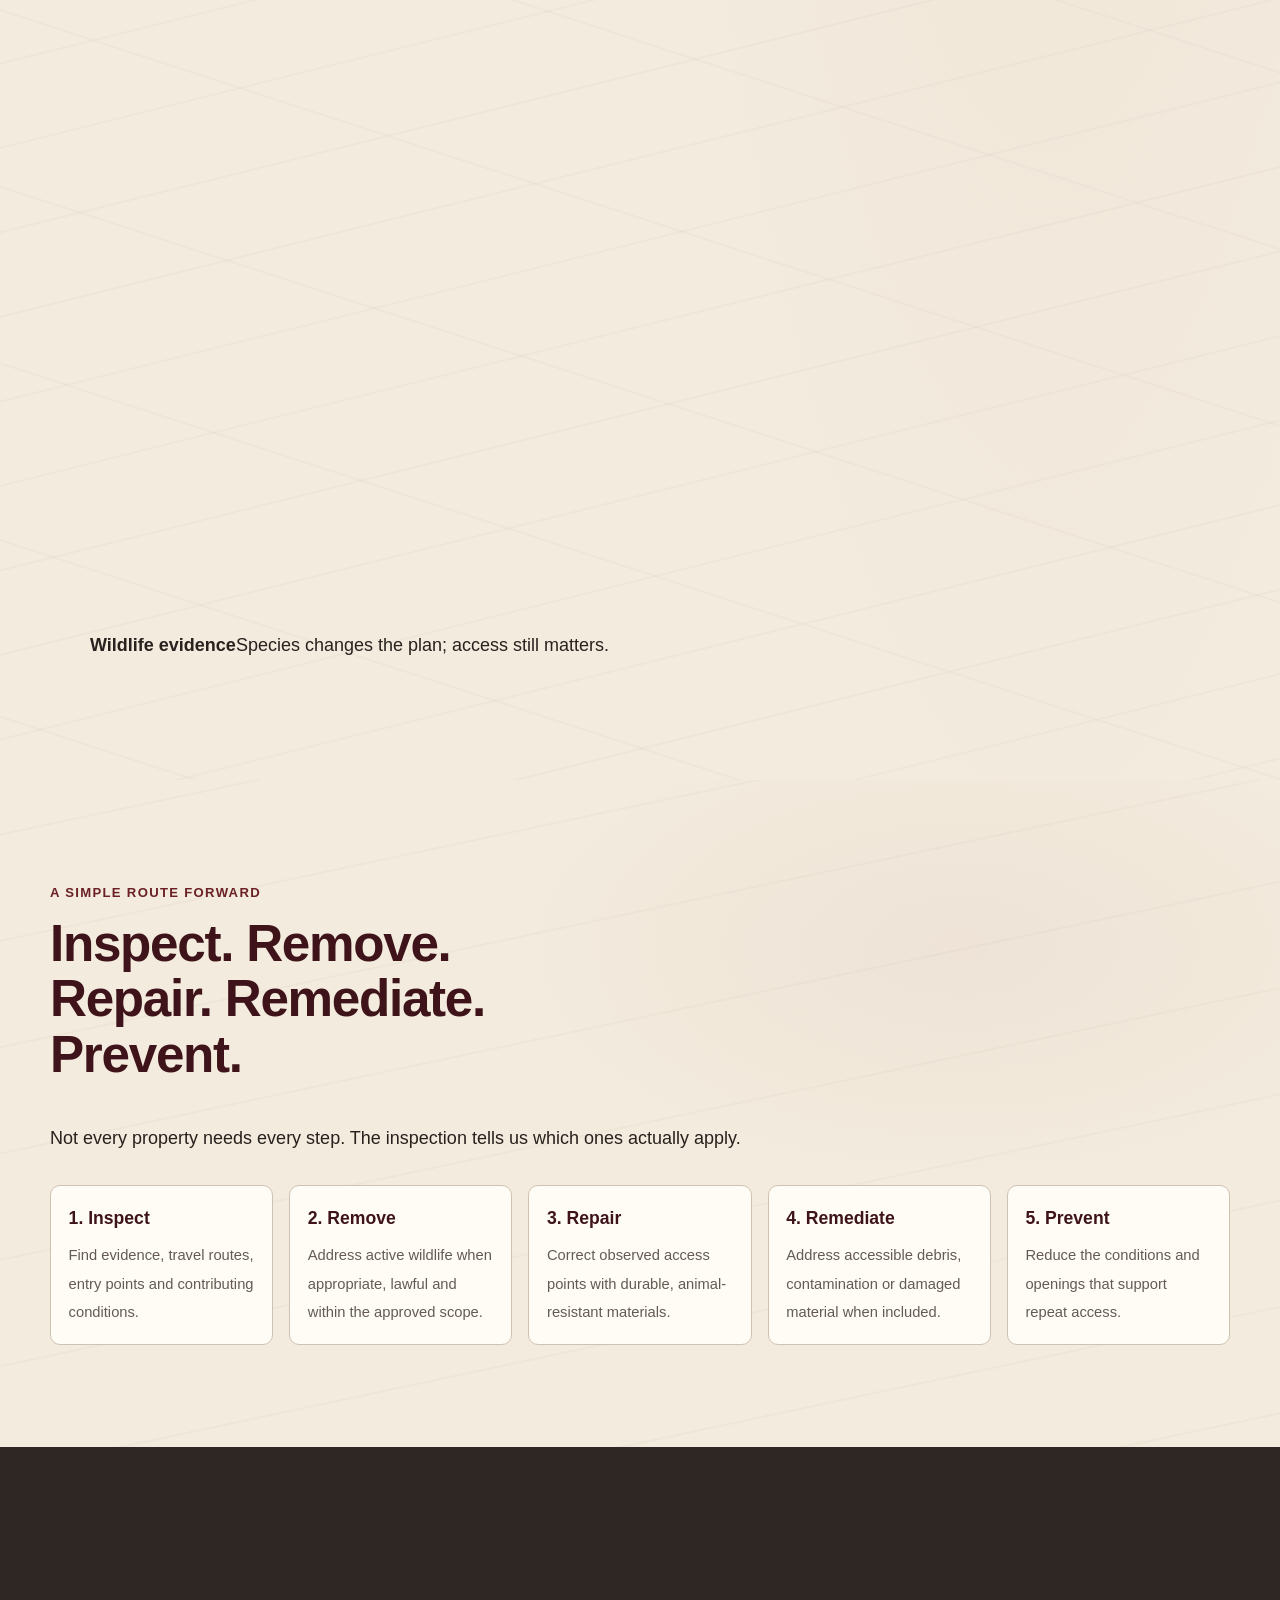
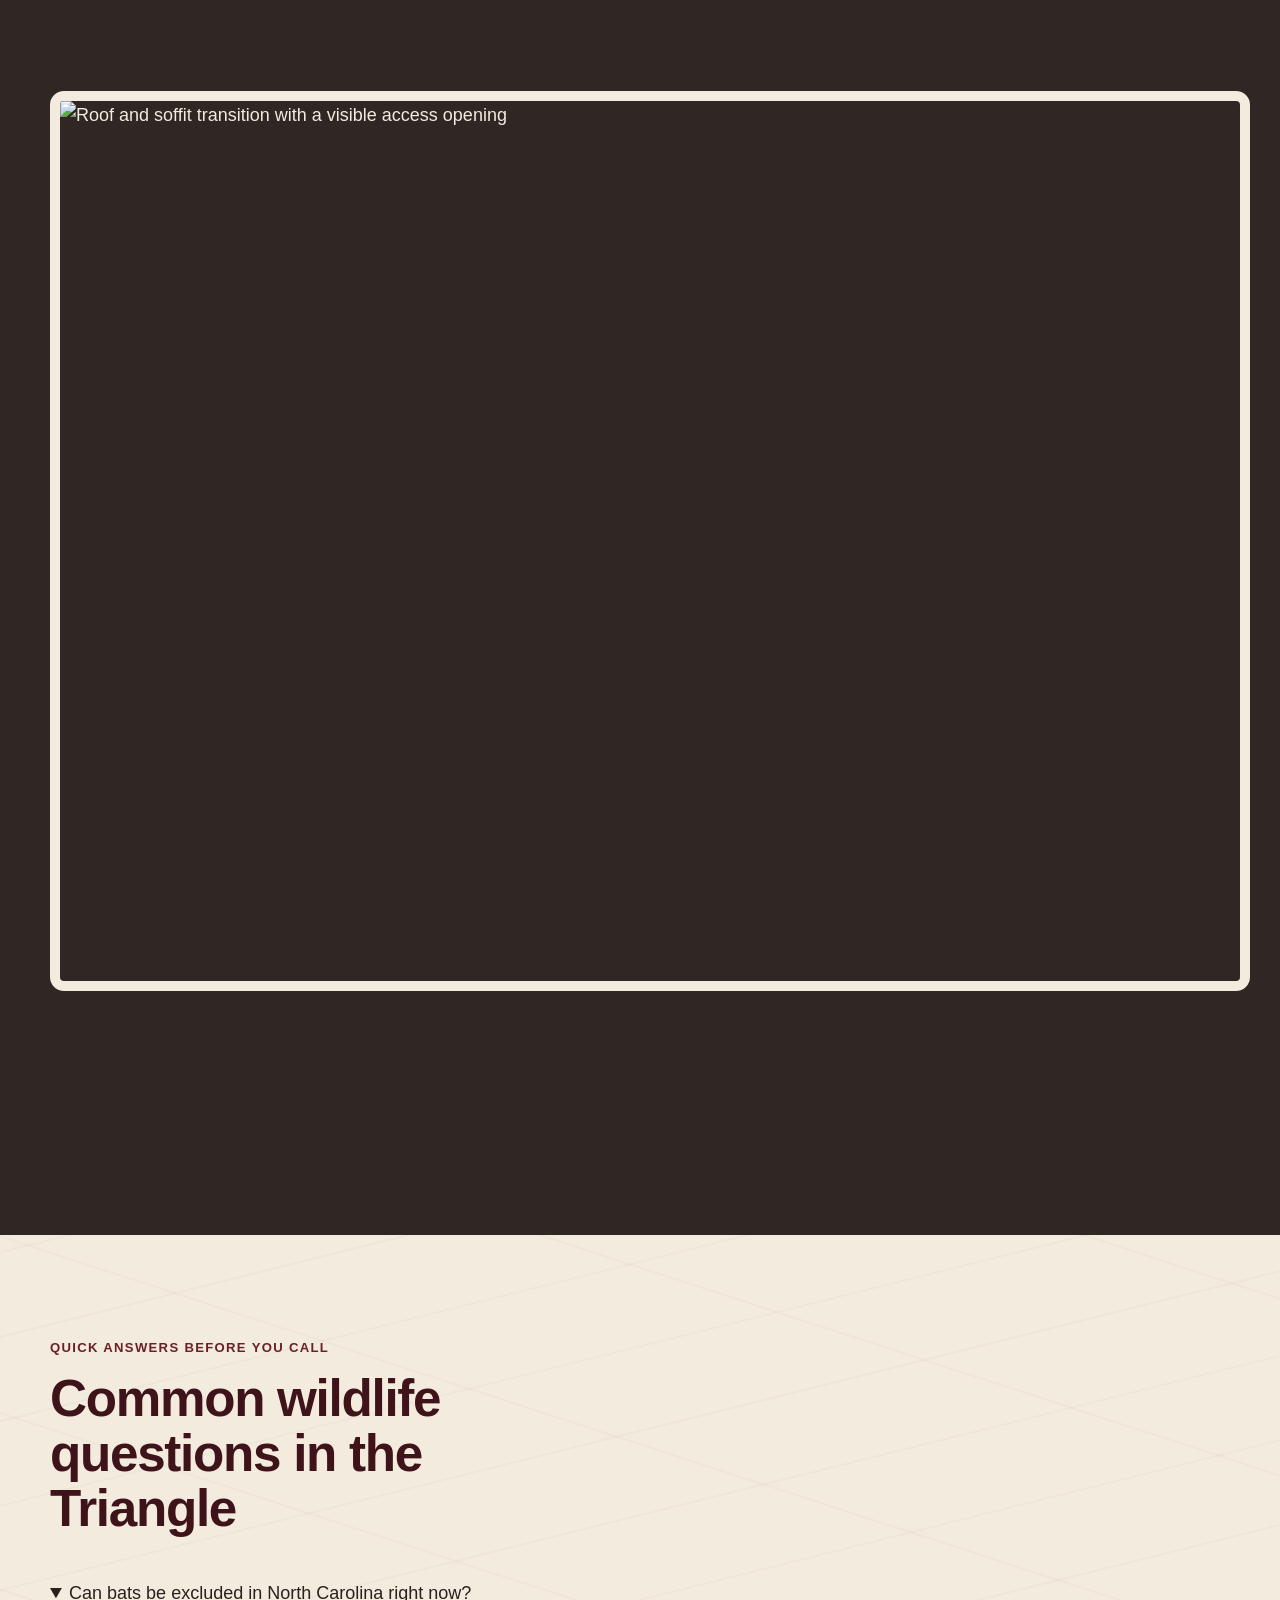
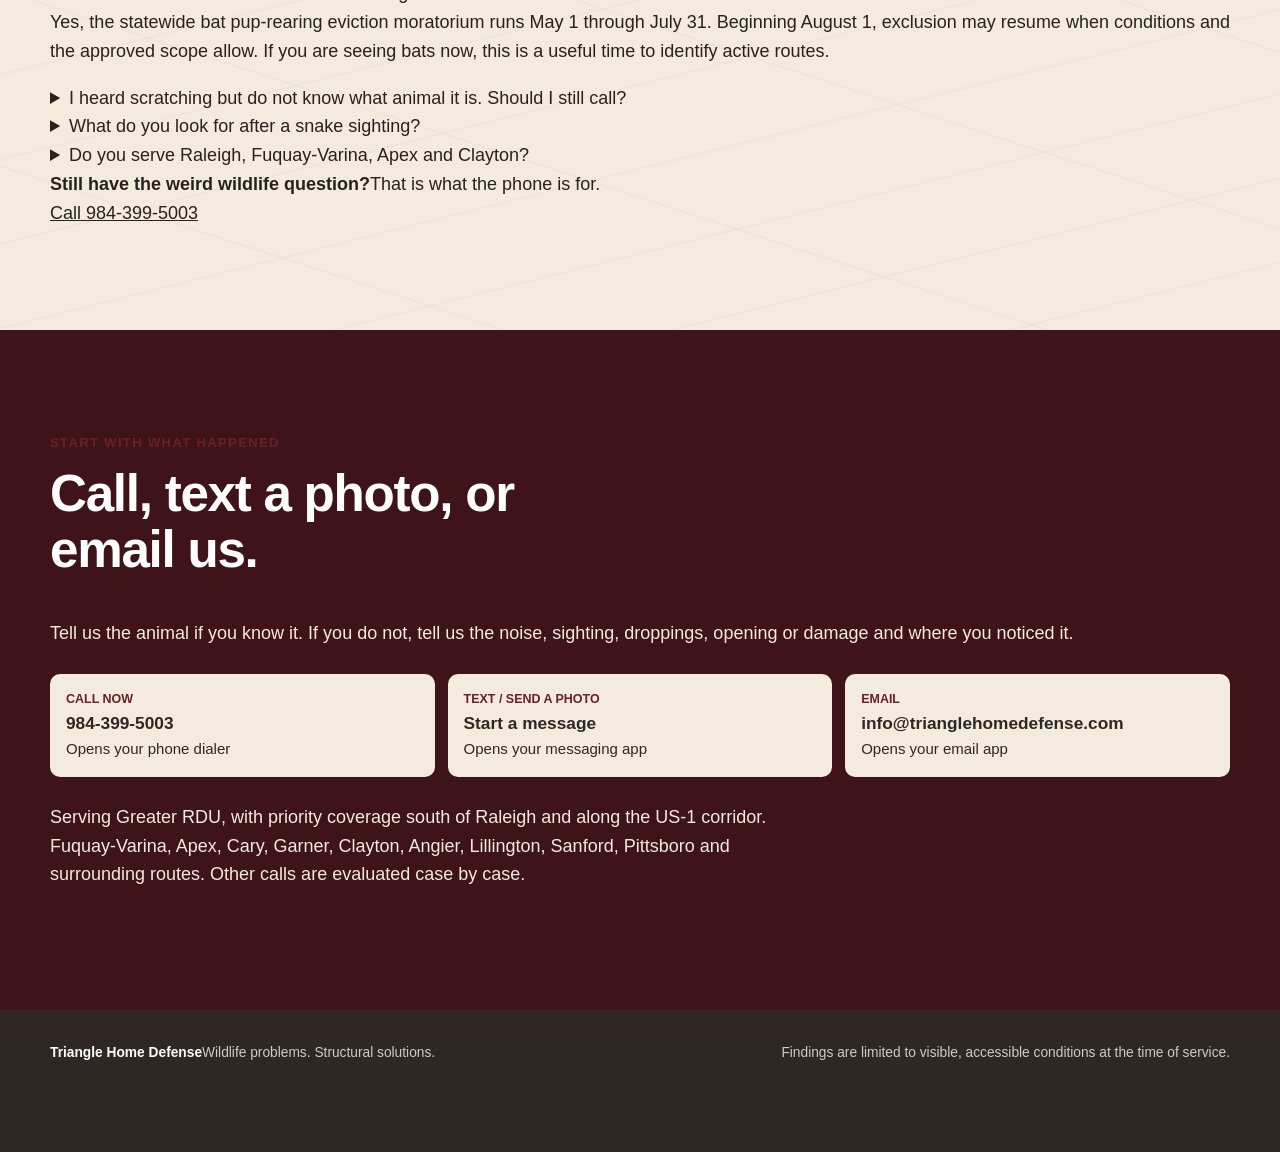
==== commit c3e7763c: "Sharpen seasonal wildlife conversion and SEO" ====
--- a/index.html
+++ b/index.html
@@ -3,21 +3,54 @@
 <head>
   <meta charset="utf-8" />
   <meta name="viewport" content="width=device-width, initial-scale=1" />
-  <title>Triangle Home Defense | Wildlife Inspection & Exclusion</title>
-  <meta name="description" content="Wildlife and entry-point inspections for bats, squirrels, mice, snakes, exclusion needs, and practical exterior corrections across Greater RDU." />
+  <title>Wildlife Inspection & Exclusion Raleigh NC | Bats, Snakes, Mice & Squirrels | Triangle Home Defense</title>
+  <meta name="description" content="Local wildlife inspection and exclusion for bats, snakes, mice and squirrels across Raleigh, Fuquay-Varina, Apex, Clayton, Angier, Sanford and Greater RDU. Call or text Triangle Home Defense." />
   <link rel="canonical" href="https://trianglehomedefense.com/" />
   <link rel="stylesheet" href="styles.css" />
-  <meta name="theme-color" content="#6b1f2a" />
+  <meta name="theme-color" content="#201b19" />
+  <meta property="og:type" content="website" />
+  <meta property="og:title" content="Triangle Home Defense | Bats, Snakes, Mice & Squirrels" />
+  <meta property="og:description" content="Wildlife problems usually start with an access point. We inspect the areas most likely to explain what you are hearing or seeing and build a practical plan." />
+  <meta property="og:url" content="https://trianglehomedefense.com/" />
   <script type="application/ld+json">
   {
     "@context":"https://schema.org",
-    "@type":"LocalBusiness",
-    "name":"Triangle Home Defense",
-    "url":"https://trianglehomedefense.com/",
-    "telephone":"+1-984-399-5003",
-    "email":"info@trianglehomedefense.com",
-    "description":"Wildlife and entry-point inspections focused on bats, squirrels, mice, snakes, exclusion needs, and practical exterior corrections.",
-    "areaServed":"Greater Raleigh-Durham, North Carolina"
+    "@graph":[
+      {
+        "@type":"LocalBusiness",
+        "name":"Triangle Home Defense",
+        "url":"https://trianglehomedefense.com/",
+        "telephone":"+1-984-399-5003",
+        "email":"info@trianglehomedefense.com",
+        "description":"Local wildlife and entry-point inspection focused on bats, snakes, mice, squirrels, exclusion needs and practical exterior corrections.",
+        "areaServed":["Raleigh, NC","Fuquay-Varina, NC","Apex, NC","Cary, NC","Garner, NC","Clayton, NC","Angier, NC","Lillington, NC","Sanford, NC","Pittsboro, NC","Greater Raleigh-Durham, NC"]
+      },
+      {
+        "@type":"FAQPage",
+        "mainEntity":[
+          {
+            "@type":"Question",
+            "name":"Can bats be excluded from a home in North Carolina in August?",
+            "acceptedAnswer":{"@type":"Answer","text":"North Carolina's bat pup-rearing eviction moratorium runs May 1 through July 31. Beginning August 1, bat eviction and exclusion may resume when conditions and the approved scope allow. Triangle Home Defense starts with an inspection of accessible entry points and conditions."}
+          },
+          {
+            "@type":"Question",
+            "name":"What should I do if I see a snake near my crawlspace or garage?",
+            "acceptedAnswer":{"@type":"Answer","text":"Avoid handling the snake. An inspection can evaluate visible access points, cover, stored materials and conditions that may support prey or shelter around the structure."}
+          },
+          {
+            "@type":"Question",
+            "name":"What causes scratching noises in an attic?",
+            "acceptedAnswer":{"@type":"Answer","text":"Scratching or movement may be associated with squirrels, mice, bats or other wildlife. Timing, location, droppings, chewing and visible entry points help narrow the concern."}
+          },
+          {
+            "@type":"Question",
+            "name":"Does Triangle Home Defense serve Raleigh and the surrounding Triangle?",
+            "acceptedAnswer":{"@type":"Answer","text":"Triangle Home Defense serves Greater RDU with priority coverage south of Raleigh and along the US-1 corridor. Call or text to confirm availability for the property."}
+          }
+        ]
+      }
+    ]
   }
   </script>
 </head>
@@ -26,13 +59,14 @@
 
   <header class="site-header">
     <a class="brand" href="#top" aria-label="Triangle Home Defense home">
-      <img src="https://raw.githubusercontent.com/trianglehomedefense/trianglehomedefense.com/main/assets/thd-logo-profile.png" alt="" width="88" height="70" />
+      <img src="https://raw.githubusercontent.com/trianglehomedefense/trianglehomedefense.com/main/assets/thd-logo-profile.png" alt="" width="96" height="76" />
       <span><strong>Triangle</strong><small>Home Defense</small></span>
     </a>
     <nav aria-label="Primary navigation">
       <a href="#wildlife">Wildlife</a>
+      <a href="#inspection">Inspection</a>
       <a href="#process">How it works</a>
-      <a href="#repairs">Repairs</a>
+      <a href="#faq">Questions</a>
       <a class="nav-call" href="tel:+19843995003">Call 984-399-5003</a>
     </nav>
   </header>
@@ -40,118 +74,199 @@
   <main id="main">
     <section class="hero" id="top">
       <div class="hero-copy">
-        <p class="eyebrow">Local wildlife inspection &amp; exclusion</p>
-        <h1>Wildlife Problems.<br /><span>Structural Solutions.</span></h1>
-        <p class="lead">Hearing scratching, seeing animal activity, or noticing an opening around your home? We inspect accessible rooflines, attics, crawlspaces, and exterior entry points for bats, squirrels, mice, snakes, and related damage.</p>
+        <p class="eyebrow">Late-summer wildlife calls across Greater RDU</p>
+        <h1>Bats. Snakes. Mice. Squirrels.<br /><span>Start with the access point.</span></h1>
+        <p class="lead">You do not need to know exactly what animal it is before you call. Tell us what you heard, saw, smelled, or found. We inspect the accessible roofline, attic, crawlspace, vents, foundation edges and exterior gaps most likely to explain it.</p>
         <div class="actions">
-          <a class="button primary" href="#contact">Request a free inspection</a>
-          <a class="button secondary" href="sms:+19843995003?body=Hi%20Triangle%20Home%20Defense%2C%20I%27d%20like%20to%20request%20an%20inspection.">Text us</a>
+          <a class="button primary" href="tel:+19843995003">Call 984-399-5003</a>
+          <a class="button secondary" href="sms:+19843995003?body=Hi%20Triangle%20Home%20Defense%2C%20I%20have%20a%20wildlife%20issue.%20Here%27s%20what%20I%27m%20seeing%3A">Text a photo</a>
         </div>
-        <p class="scope">Wildlife and entry-point inspection—not a code, insurance, storm-damage, engineering, or real-estate home inspection.</p>
+        <p class="scope">Wildlife and entry-point inspection based on visible, accessible conditions at the time of service. Not a code, insurance, engineering or real-estate home inspection.</p>
       </div>
       <figure>
         <img src="https://raw.githubusercontent.com/trianglehomedefense/trianglehomedefense.com/main/assets/open-roofline.svg" alt="Open roofline and trim condition exposing a potential wildlife access point" width="1200" height="900" />
-        <figcaption>Visible roofline condition at a residential property.</figcaption>
+        <figcaption>The animal gets attention. The access point usually explains why it keeps happening.</figcaption>
       </figure>
     </section>
 
+    <section class="season-callout" aria-label="Seasonal wildlife focus">
+      <div>
+        <span class="season-label">Right now in North Carolina</span>
+        <strong>Bat exclusion season is open again.</strong>
+        <p>The statewide May 1–July 31 pup-rearing eviction moratorium has ended. August is a strong time to identify active bat routes and build a compliant exclusion plan.</p>
+      </div>
+      <a class="season-cta" href="tel:+19843995003">Ask about bats</a>
+    </section>
+
     <section class="trust" aria-label="What to expect">
-      <div><strong>Local</strong><span>Greater RDU, with priority coverage south of Raleigh</span></div>
-      <div><strong>Documented</strong><span>Photos and plain-language findings</span></div>
-      <div><strong>Practical</strong><span>Priorities, options, and clear next steps</span></div>
-    </section>
-
-    <section class="section" id="wildlife">
+      <div><strong>Local</strong><span>Greater RDU with priority coverage south of Raleigh</span></div>
+      <div><strong>Documented</strong><span>Photos, visible evidence and plain-language findings</span></div>
+      <div><strong>Practical</strong><span>What matters now, what can wait and what the next step is</span></div>
+      <div><strong>Easy to start</strong><span>Call, text a photo or simply describe the weird noise</span></div>
+    </section>
+
+    <section class="section wildlife-section" id="wildlife">
       <div class="section-heading">
-        <p class="eyebrow">Common signs around the home</p>
-        <h2>What are you hearing or seeing?</h2>
-      </div>
+        <p class="eyebrow">Four problems we want to hear about</p>
+        <h2>What is happening at your house?</h2>
+        <p>You can start with the symptom. We will work backward toward the animal, route and opening.</p>
+      </div>
+
       <div class="animal-grid">
         <article>
-          <img src="https://raw.githubusercontent.com/trianglehomedefense/trianglehomedefense.com/main/assets/bat-entry.svg" alt="Weathered gable vent with openings that may allow bat access" width="1200" height="900" loading="lazy" />
-          <div><h3>Bats</h3><p>Evening activity around vents or roof edges, attic sounds, staining, and concentrated droppings may indicate bat use.</p></div>
-        </article>
-        <article>
-          <img src="https://raw.githubusercontent.com/trianglehomedefense/trianglehomedefense.com/main/assets/squirrel-roof.svg" alt="A squirrel standing on the roof edge of a home" width="1200" height="900" loading="lazy" />
-          <div><h3>Squirrels</h3><p>Daytime scratching, gutter travel, chewed fascia, damaged soffits, and enlarged gaps may indicate squirrel access.</p></div>
-        </article>
-        <article>
-          <img src="https://raw.githubusercontent.com/trianglehomedefense/trianglehomedefense.com/main/assets/rodent-evidence.svg" alt="Visible rodent evidence on a concrete surface" width="900" height="1200" loading="lazy" />
-          <div><h3>Mice &amp; rodents</h3><p>Droppings, odors, nesting material, chewing, and activity around crawlspace edges or utility penetrations may indicate access.</p></div>
-        </article>
-        <article>
-          <img src="https://raw.githubusercontent.com/trianglehomedefense/trianglehomedefense.com/main/assets/snake-yard.svg" alt="A snake observed in pine straw near a residential property" width="900" height="1200" loading="lazy" />
-          <div><h3>Snakes</h3><p>Sightings near foundations, crawlspaces, garages, stored materials, or heavy cover may indicate favorable shelter or prey conditions.</p></div>
-        </article>
-      </div>
-    </section>
-
-    <section class="section split" id="inspection">
-      <div>
-        <p class="eyebrow">Wildlife follows the structure</p>
-        <h2>We go where the animals go.</h2>
-        <p>Wildlife follows repeatable paths through rooflines, vents, soffits, attics, crawlspaces, foundations, and exterior gaps. We inspect the accessible areas most likely to explain the activity, document what we find, and build a practical plan for the property.</p>
-      </div>
-      <div class="checklist">
-        <h3>What we inspect</h3>
-        <ul>
-          <li>Rooflines, returns, soffits, and fascia</li>
-          <li>Attics and accessible interior voids</li>
-          <li>Crawlspaces, vents, and foundation edges</li>
-          <li>Exterior penetrations and construction gaps</li>
-          <li>Visible evidence and travel routes</li>
-        </ul>
+          <img src="https://raw.githubusercontent.com/trianglehomedefense/trianglehomedefense.com/main/assets/bat-entry.svg" alt="Gable vent area evaluated for possible bat access" width="1200" height="900" loading="lazy" />
+          <div>
+            <p class="card-kicker">Bat inspection &amp; exclusion · Raleigh NC</p>
+            <h3>Bats</h3>
+            <p>Bats at dusk, squeaking near a roofline, staining around a vent, or guano below an opening? We look for the active route and the small gaps that make repeat access possible.</p>
+            <a href="tel:+19843995003">Call about bats</a>
+          </div>
+        </article>
+
+        <article>
+          <img src="https://raw.githubusercontent.com/trianglehomedefense/trianglehomedefense.com/main/assets/snake-yard.svg" alt="Snake observed near a residential property" width="900" height="1200" loading="lazy" />
+          <div>
+            <p class="card-kicker">Snake calls · crawlspaces, garages &amp; foundations</p>
+            <h3>Snakes</h3>
+            <p>Seeing a snake near the crawlspace, garage, porch or foundation? We look beyond the sighting at access, hiding areas and conditions that may support prey or shelter.</p>
+            <a href="sms:+19843995003?body=Hi%20Triangle%20Home%20Defense%2C%20I%20have%20a%20snake%20issue.%20I%20can%20send%20a%20photo.">Text a snake photo</a>
+          </div>
+        </article>
+
+        <article>
+          <img src="https://raw.githubusercontent.com/trianglehomedefense/trianglehomedefense.com/main/assets/rodent-evidence.svg" alt="Visible rodent evidence found during a property inspection" width="900" height="1200" loading="lazy" />
+          <div>
+            <p class="card-kicker">Mouse &amp; rodent exclusion · Triangle area</p>
+            <h3>Mice &amp; rodents</h3>
+            <p>Droppings, nighttime scratching, odor, nesting material, or tiny gaps around utilities and crawlspace edges can point to rodent access. Small openings matter.</p>
+            <a href="tel:+19843995003">Call about mice</a>
+          </div>
+        </article>
+
+        <article>
+          <img src="https://raw.githubusercontent.com/trianglehomedefense/trianglehomedefense.com/main/assets/squirrel-roof.svg" alt="Squirrel activity along the roof edge of a home" width="1200" height="900" loading="lazy" />
+          <div>
+            <p class="card-kicker">Squirrel inspection · attic &amp; roofline access</p>
+            <h3>Squirrels</h3>
+            <p>Daytime scratching, gutter traffic, chewed fascia, damaged soffits or an enlarged roof gap are worth checking before the opening becomes a repeat route.</p>
+            <a href="tel:+19843995003">Call about squirrels</a>
+          </div>
+        </article>
+      </div>
+
+      <div class="cta-band">
+        <div><strong>Not sure which animal?</strong><span>That is normal. Tell us where you heard it and when.</span></div>
+        <a href="sms:+19843995003?body=Hi%20Triangle%20Home%20Defense%2C%20I%27m%20not%20sure%20what%20animal%20I%20have.%20Here%27s%20what%20I%20noticed%3A">Text what you noticed</a>
+      </div>
+    </section>
+
+    <section class="section inspection-section" id="inspection">
+      <div class="inspection-copy">
+        <p class="eyebrow">We go where the animals go</p>
+        <h2>The sound is only the beginning of the inspection.</h2>
+        <p>Wildlife follows repeatable paths through rooflines, gable vents, soffits, attics, crawlspaces, foundations and utility gaps. We follow that route as far as the accessible conditions allow, photograph what matters and separate what we observed from what was reported.</p>
+        <p class="human-note">When you call, start with the odd part: “scratching over the bedroom,” “bats leaving the gable,” “snake under the porch,” or “droppings by the crawlspace.” That is enough to start.</p>
+        <div class="actions compact-actions">
+          <a class="button primary" href="tel:+19843995003">Talk through the problem</a>
+          <a class="button secondary dark-secondary" href="#contact">See contact options</a>
+        </div>
+      </div>
+
+      <div class="field-grid" aria-label="Examples of field conditions">
+        <figure>
+          <img src="https://raw.githubusercontent.com/trianglehomedefense/trianglehomedefense.com/main/assets/crawl-vent.svg" alt="Crawlspace vent condition evaluated for wildlife access" width="900" height="1200" loading="lazy" />
+          <figcaption><strong>Vents</strong><span>Fit, screening and surrounding gaps.</span></figcaption>
+        </figure>
+        <figure>
+          <img src="https://raw.githubusercontent.com/trianglehomedefense/trianglehomedefense.com/main/assets/roof-access.svg" alt="Roof and soffit transition with a visible opening" width="1200" height="900" loading="lazy" />
+          <figcaption><strong>Roof transitions</strong><span>Protected edges are common travel routes.</span></figcaption>
+        </figure>
+        <figure>
+          <img src="https://raw.githubusercontent.com/trianglehomedefense/trianglehomedefense.com/main/assets/flying-squirrels.svg" alt="Two small squirrels contained during wildlife field work" width="900" height="1200" loading="lazy" />
+          <figcaption><strong>Wildlife evidence</strong><span>Species changes the plan; access still matters.</span></figcaption>
+        </figure>
       </div>
     </section>
 
     <section class="section process" id="process">
       <div class="section-heading">
-        <p class="eyebrow">A clear route forward</p>
+        <p class="eyebrow">A simple route forward</p>
         <h2>Inspect. Remove. Repair. Remediate. Prevent.</h2>
+        <p>Not every property needs every step. The inspection tells us which ones actually apply.</p>
       </div>
       <ol>
-        <li><strong>1. Inspect</strong><span>Identify evidence, travel routes, entry points, and contributing conditions.</span></li>
-        <li><strong>2. Remove</strong><span>Address active wildlife appropriately when the work is within scope.</span></li>
+        <li><strong>1. Inspect</strong><span>Find evidence, travel routes, entry points and contributing conditions.</span></li>
+        <li><strong>2. Remove</strong><span>Address active wildlife when appropriate, lawful and within the approved scope.</span></li>
         <li><strong>3. Repair</strong><span>Correct observed access points with durable, animal-resistant materials.</span></li>
-        <li><strong>4. Remediate</strong><span>Address accessible debris, contamination, or damaged materials when included.</span></li>
-        <li><strong>5. Prevent</strong><span>Recommend corrections and maintenance that reduce recurring access.</span></li>
+        <li><strong>4. Remediate</strong><span>Address accessible debris, contamination or damaged material when included.</span></li>
+        <li><strong>5. Prevent</strong><span>Reduce the conditions and openings that support repeat access.</span></li>
       </ol>
     </section>
 
     <section class="section repairs" id="repairs">
-      <img src="https://raw.githubusercontent.com/trianglehomedefense/trianglehomedefense.com/main/assets/roof-access.svg" alt="A roof and soffit transition with a visible opening" width="1200" height="900" loading="lazy" />
+      <img src="https://raw.githubusercontent.com/trianglehomedefense/trianglehomedefense.com/main/assets/roof-access.svg" alt="Roof and soffit transition with a visible access opening" width="1200" height="900" loading="lazy" />
       <div>
         <p class="eyebrow">Property-specific corrections</p>
-        <h2>Repairs designed for the property.</h2>
-        <p>When repair work falls within our scope, we develop a correction plan for the observed condition. The goal is to close the access point, restore the protective barrier, and match the existing construction as closely as practical using durable, animal-resistant materials.</p>
-        <p class="small">Full cosmetic restoration, specialty fabrication, or replacement beyond the approved scope may be quoted separately or referred to another qualified contractor.</p>
+        <h2>Fix the opening in a way that belongs on the house.</h2>
+        <p>When repair work falls within our scope, we build the correction around the observed condition. The goal is to close the access point, restore the protective barrier and match the existing construction as closely as practical using durable, animal-resistant materials.</p>
+        <p class="small">Full cosmetic restoration, specialty fabrication or replacement beyond the approved scope may be quoted separately or referred to another qualified contractor.</p>
+        <a class="text-cta" href="tel:+19843995003">Ask whether we can handle the repair →</a>
+      </div>
+    </section>
+
+    <section class="section faq-section" id="faq">
+      <div class="section-heading">
+        <p class="eyebrow">Quick answers before you call</p>
+        <h2>Common wildlife questions in the Triangle</h2>
+      </div>
+      <div class="faq-list">
+        <details open>
+          <summary>Can bats be excluded in North Carolina right now?</summary>
+          <p>Yes, the statewide bat pup-rearing eviction moratorium runs May 1 through July 31. Beginning August 1, exclusion may resume when conditions and the approved scope allow. If you are seeing bats now, this is a useful time to identify active routes.</p>
+        </details>
+        <details>
+          <summary>I heard scratching but do not know what animal it is. Should I still call?</summary>
+          <p>Yes. Time of day, where the sound is located, visible droppings, chewing and roof or crawlspace openings can help narrow the concern. You do not need to diagnose it first.</p>
+        </details>
+        <details>
+          <summary>What do you look for after a snake sighting?</summary>
+          <p>We look at visible access points, crawlspace and foundation conditions, stored materials, vegetation and signs of prey pressure. The goal is to understand why the area is useful to the animal.</p>
+        </details>
+        <details>
+          <summary>Do you serve Raleigh, Fuquay-Varina, Apex and Clayton?</summary>
+          <p>Yes, those communities are within our Greater RDU service area. Priority coverage is south of Raleigh and along the US-1 corridor. Call or text and we will confirm availability before scheduling.</p>
+        </details>
+      </div>
+      <div class="cta-band faq-cta">
+        <div><strong>Still have the weird wildlife question?</strong><span>That is what the phone is for.</span></div>
+        <a href="tel:+19843995003">Call 984-399-5003</a>
       </div>
     </section>
 
     <section class="contact" id="contact">
-      <div>
-        <p class="eyebrow">Tell us what you are hearing or seeing</p>
-        <h2>Request an inspection</h2>
-        <p>Call, text, or email with the animal, noise, opening, damage, or concern. Photos are welcome.</p>
+      <div class="contact-copy">
+        <p class="eyebrow">Start with what happened</p>
+        <h2>Call, text a photo, or email us.</h2>
+        <p>Tell us the animal if you know it. If you do not, tell us the noise, sighting, droppings, opening or damage and where you noticed it.</p>
       </div>
       <div class="contact-links">
-        <a href="tel:+19843995003"><span>Call</span><strong>984-399-5003</strong></a>
-        <a href="sms:+19843995003?body=Hi%20Triangle%20Home%20Defense%2C%20I%27d%20like%20to%20request%20an%20inspection."><span>Text</span><strong>Start a message</strong></a>
-        <a href="mailto:info@trianglehomedefense.com?subject=Inspection%20request"><span>Email</span><strong>info@trianglehomedefense.com</strong></a>
-      </div>
-      <p class="availability">Serving Greater RDU, with priority coverage south of Raleigh and along the US-1 corridor. Other calls are evaluated case by case.</p>
+        <a href="tel:+19843995003" aria-label="Call Triangle Home Defense at 984-399-5003"><span>Call now</span><strong>984-399-5003</strong><small>Opens your phone dialer</small></a>
+        <a href="sms:+19843995003?body=Hi%20Triangle%20Home%20Defense%2C%20I%20have%20a%20wildlife%20issue.%20Here%27s%20what%20I%27m%20seeing%3A" aria-label="Text Triangle Home Defense"><span>Text / send a photo</span><strong>Start a message</strong><small>Opens your messaging app</small></a>
+        <a href="mailto:info@trianglehomedefense.com?subject=Wildlife%20inspection%20request" aria-label="Email Triangle Home Defense"><span>Email</span><strong>info@trianglehomedefense.com</strong><small>Opens your email app</small></a>
+      </div>
+      <p class="availability">Serving Greater RDU, with priority coverage south of Raleigh and along the US-1 corridor. Fuquay-Varina, Apex, Cary, Garner, Clayton, Angier, Lillington, Sanford, Pittsboro and surrounding routes. Other calls are evaluated case by case.</p>
     </section>
   </main>
 
   <footer>
-    <strong>Triangle Home Defense</strong>
+    <div><strong>Triangle Home Defense</strong><span>Wildlife problems. Structural solutions.</span></div>
     <span>Findings are limited to visible, accessible conditions at the time of service.</span>
   </footer>
 
   <nav class="mobile-bar" aria-label="Mobile contact actions">
     <a href="tel:+19843995003">Call</a>
-    <a href="sms:+19843995003?body=Hi%20Triangle%20Home%20Defense%2C%20I%27d%20like%20to%20request%20an%20inspection.">Text</a>
-    <a href="#contact">Inspection</a>
+    <a href="sms:+19843995003?body=Hi%20Triangle%20Home%20Defense%2C%20I%20have%20a%20wildlife%20issue.%20Here%27s%20what%20I%27m%20seeing%3A">Text</a>
+    <a href="#contact">Contact</a>
   </nav>
 </body>
 </html>
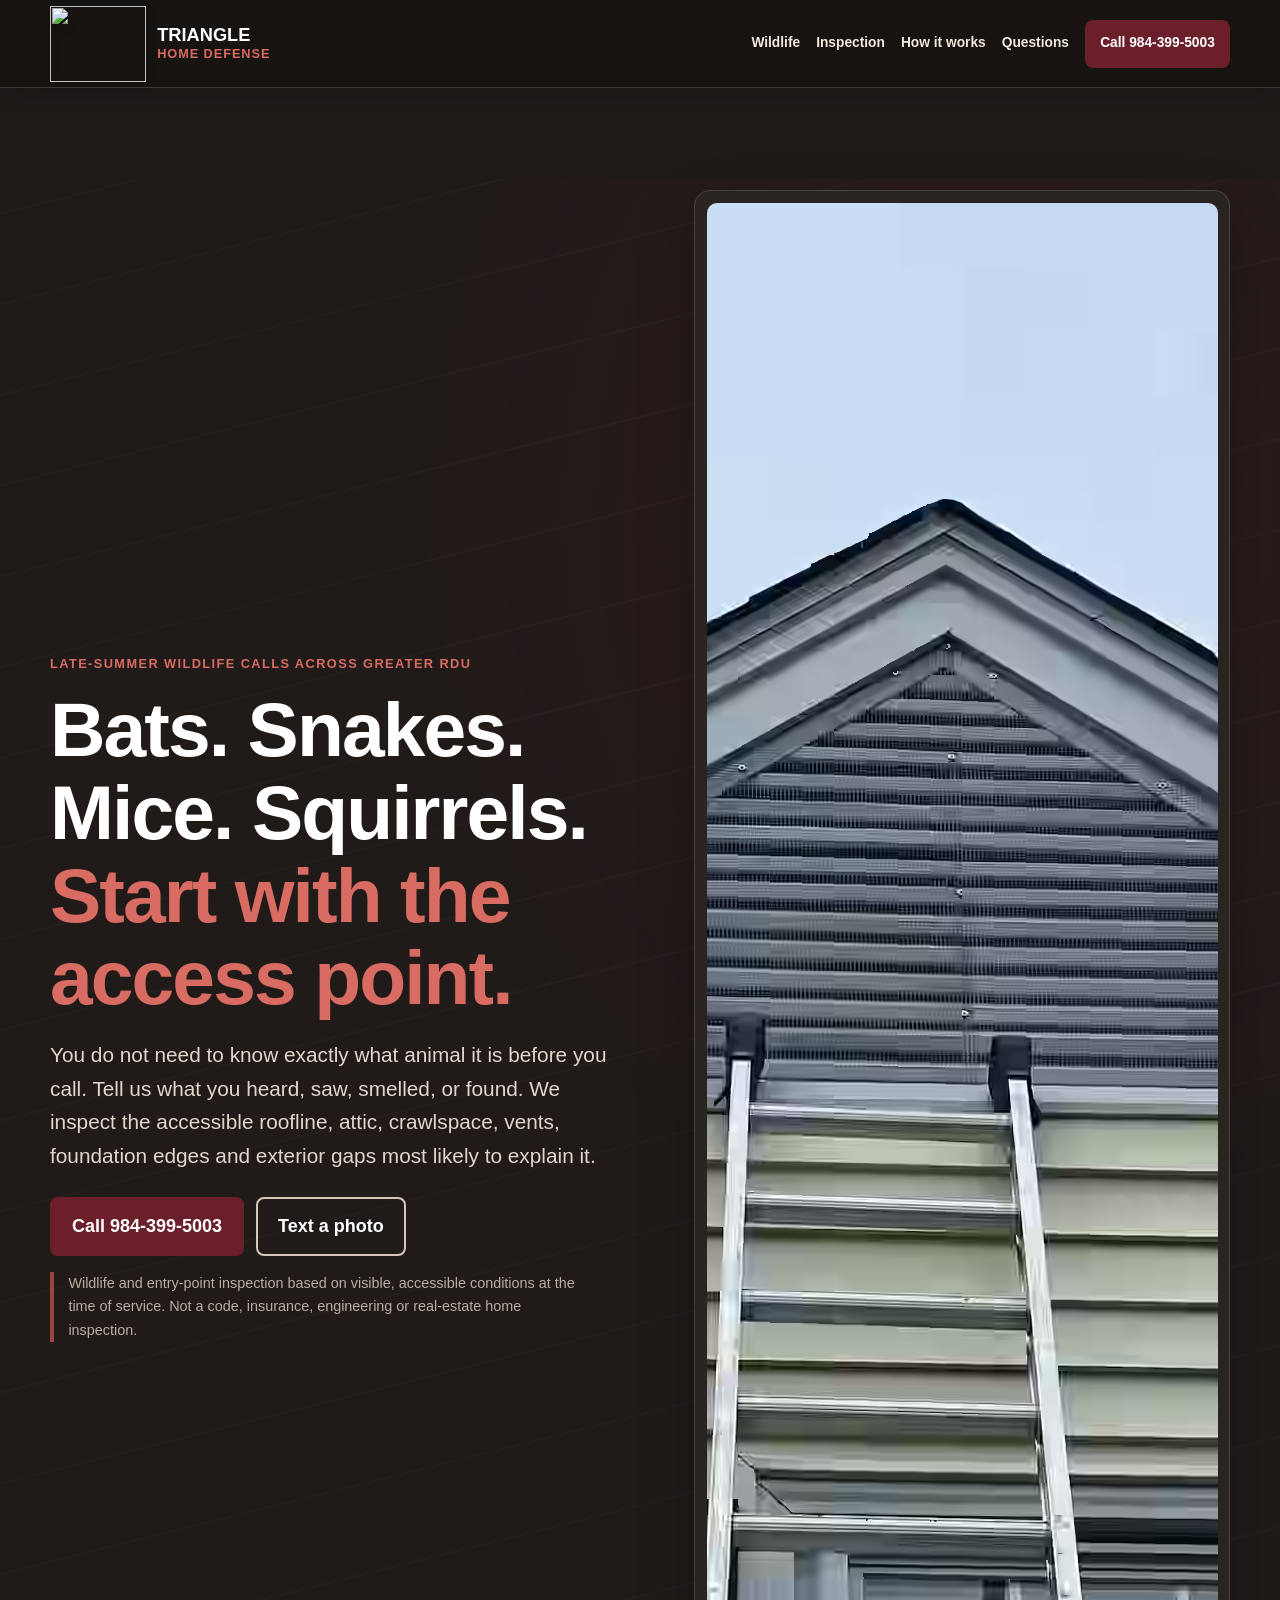
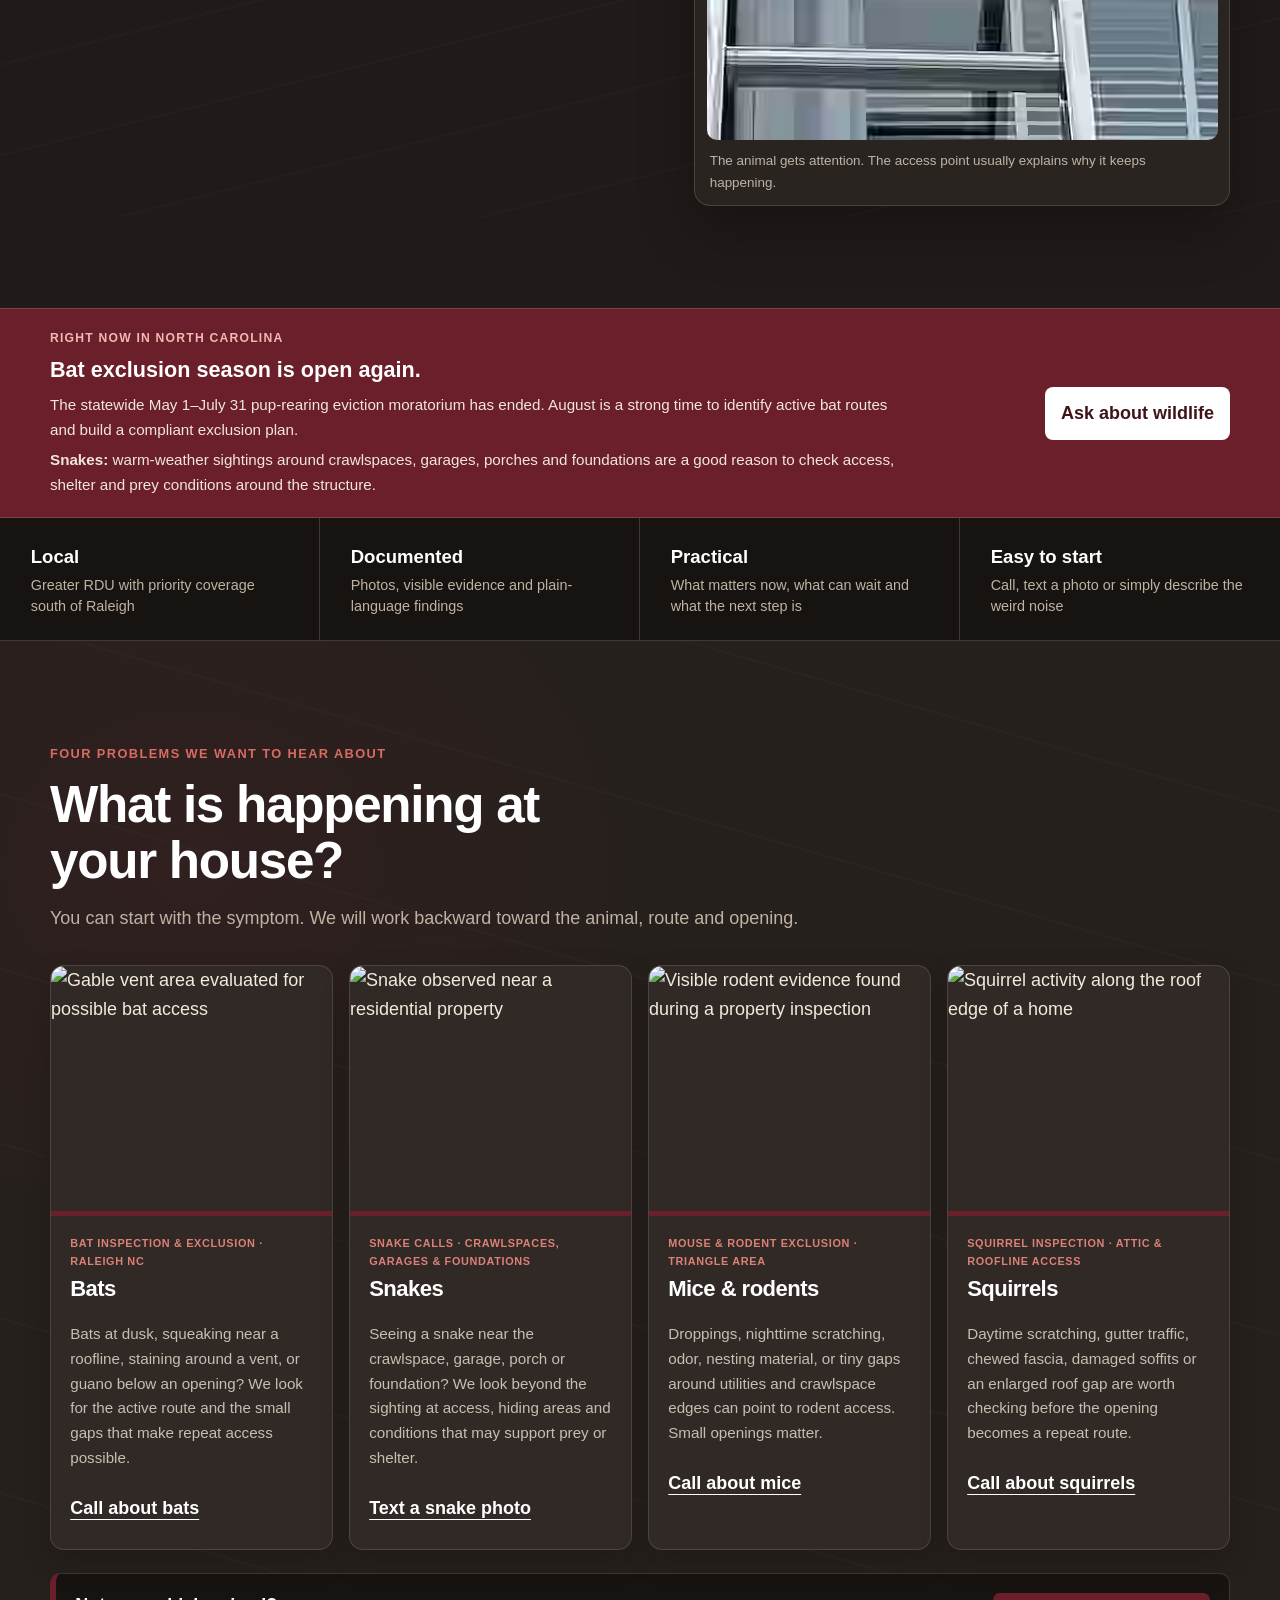
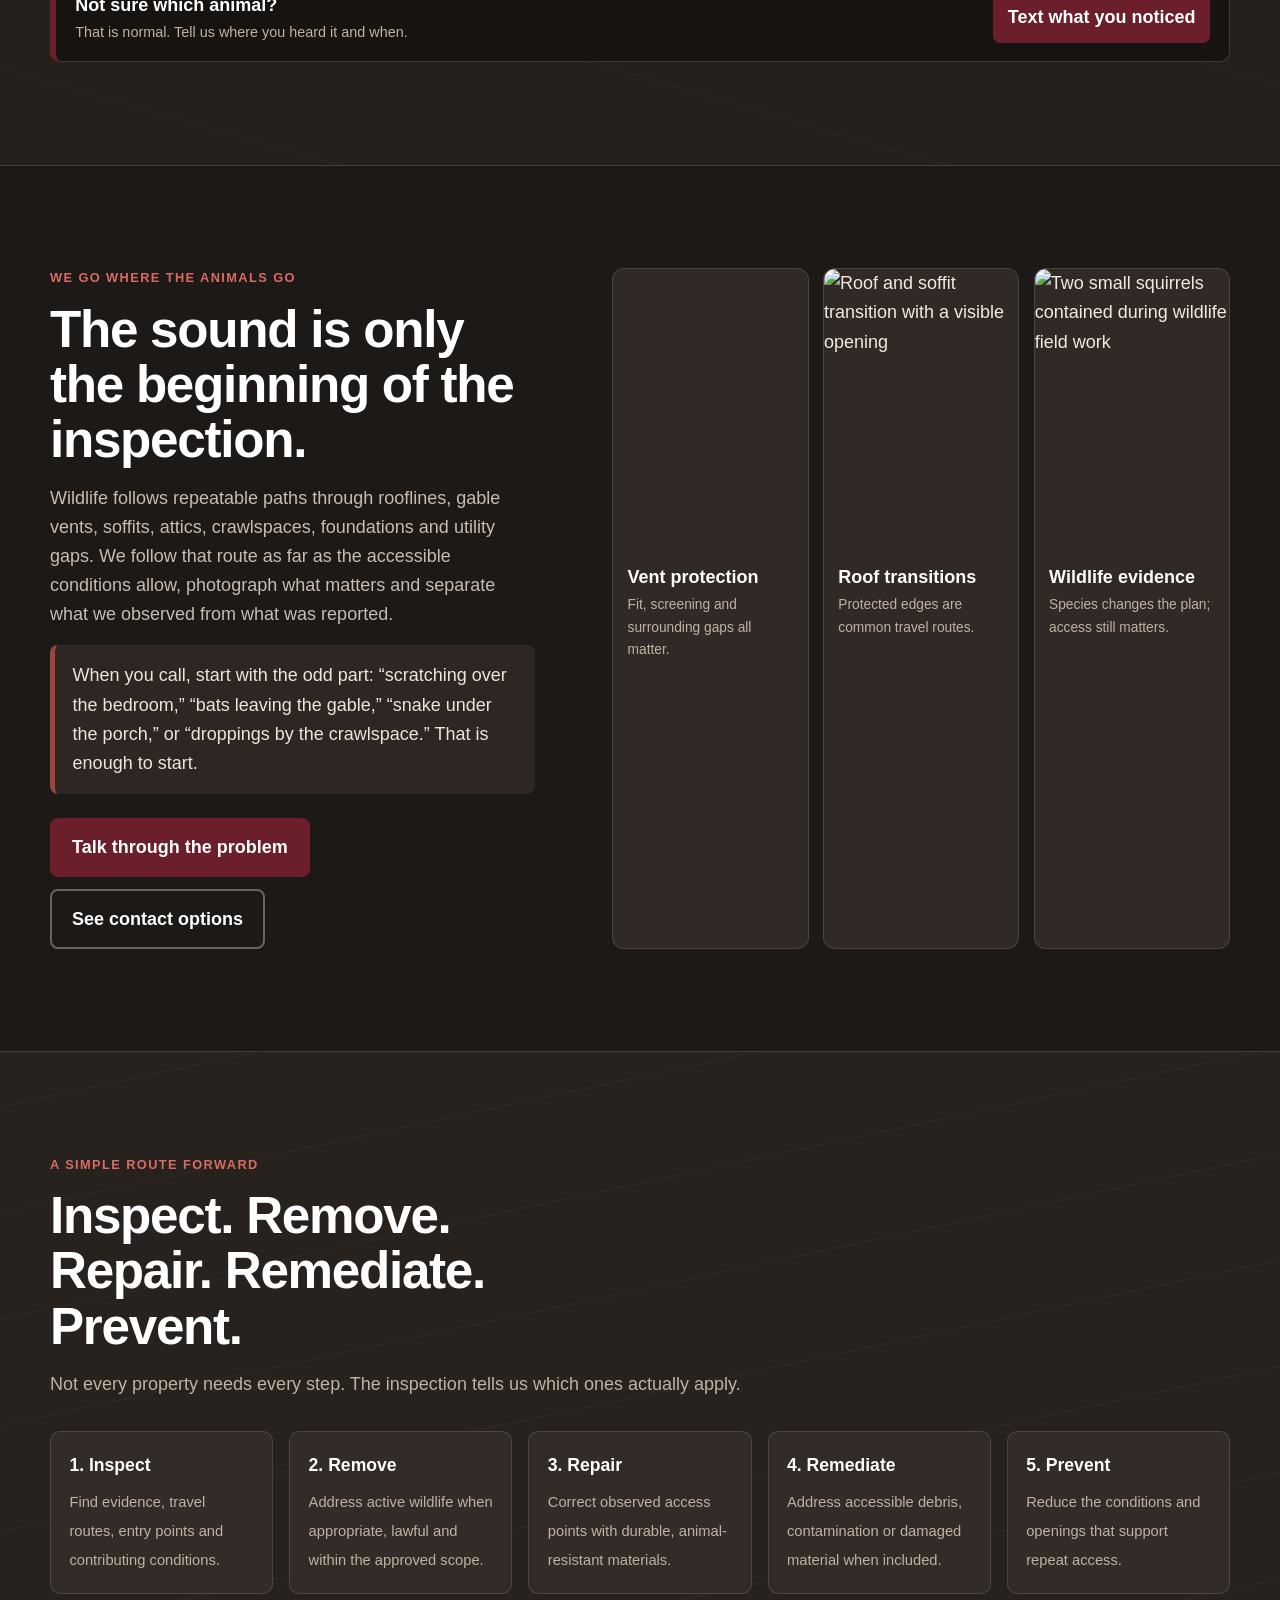
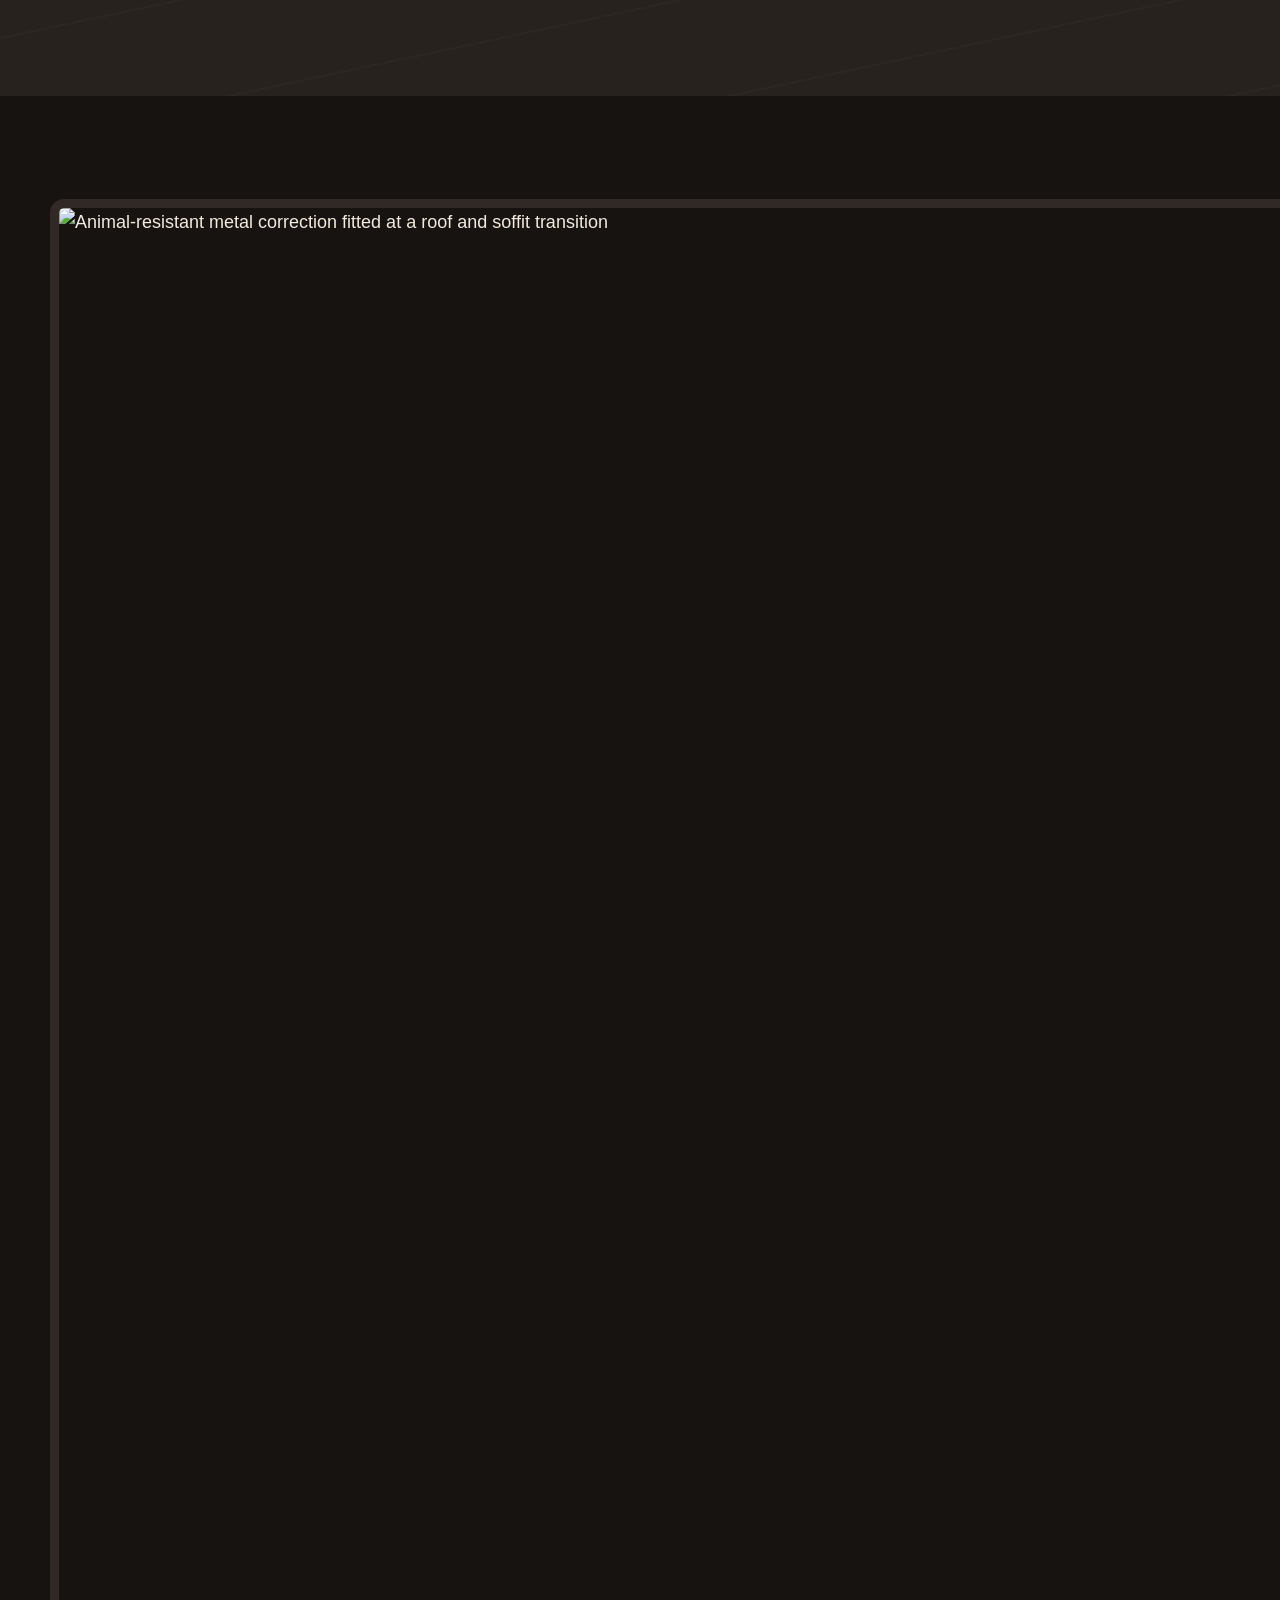
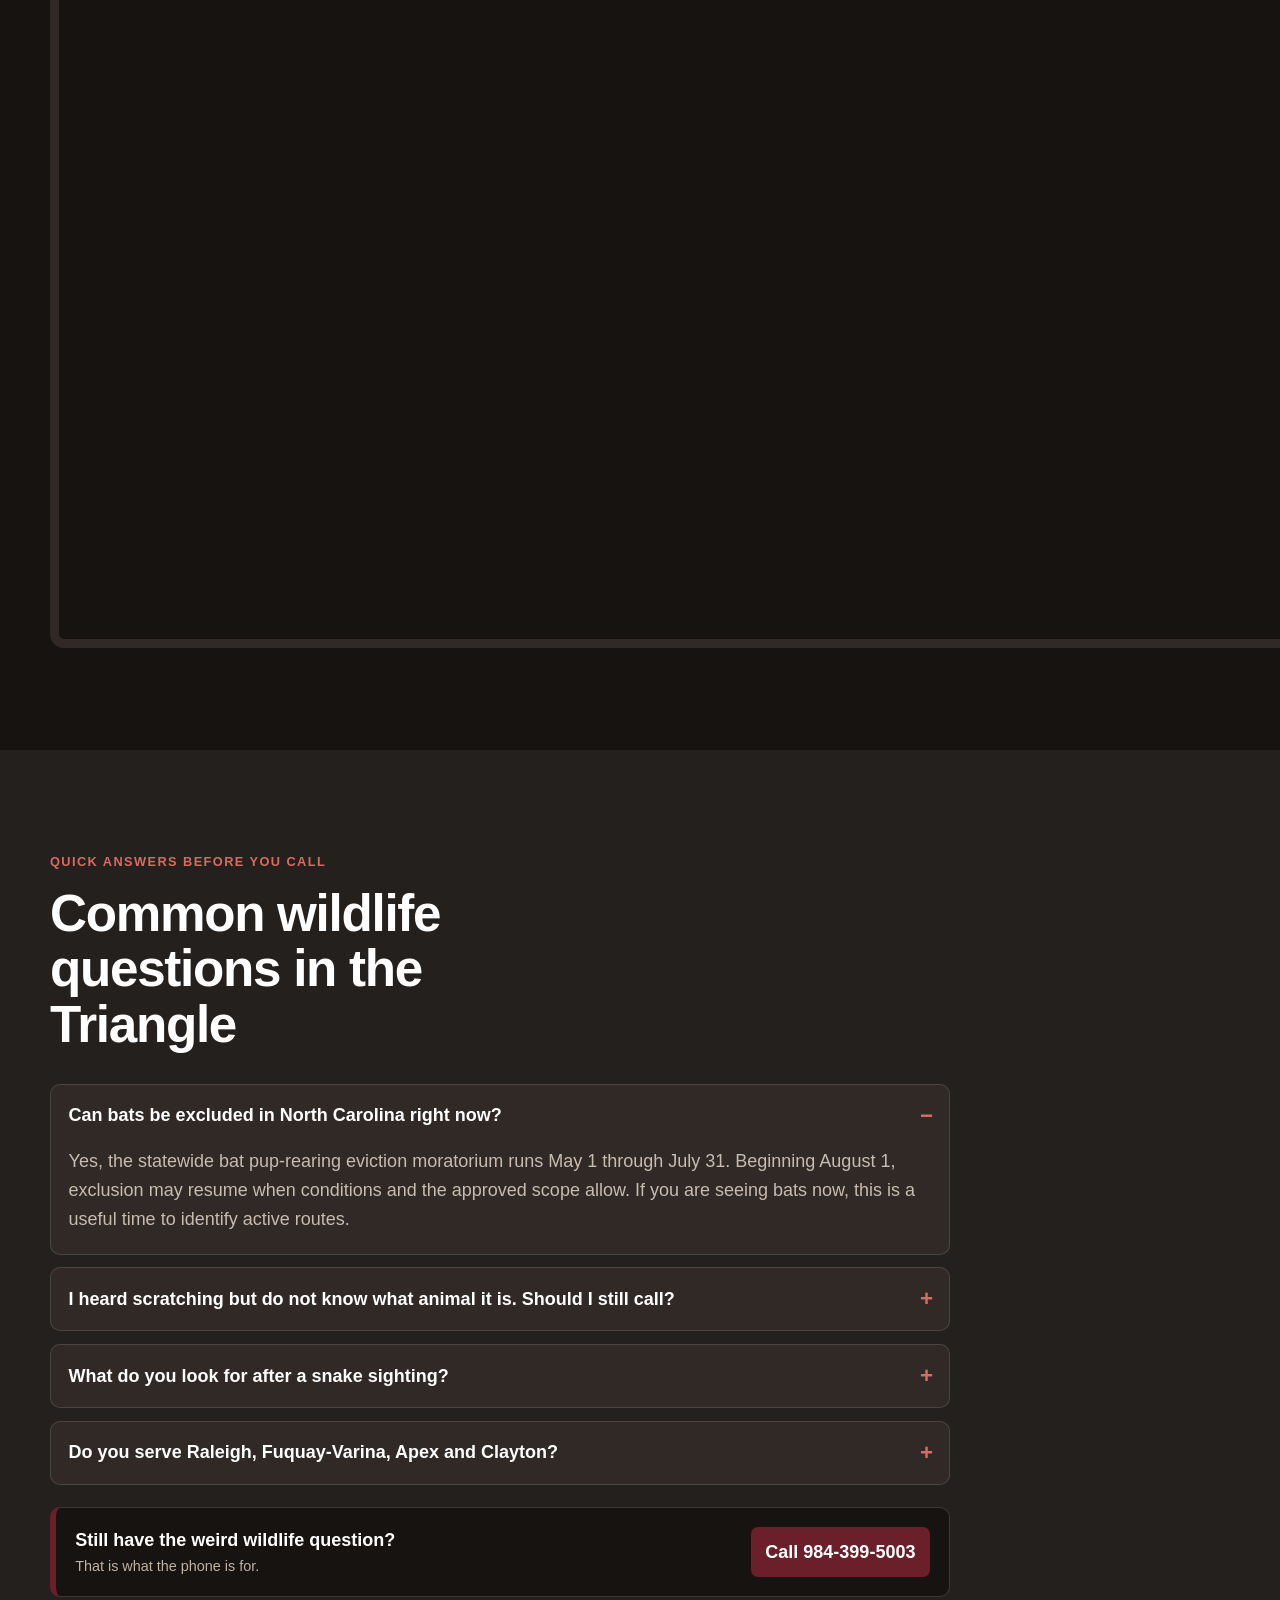
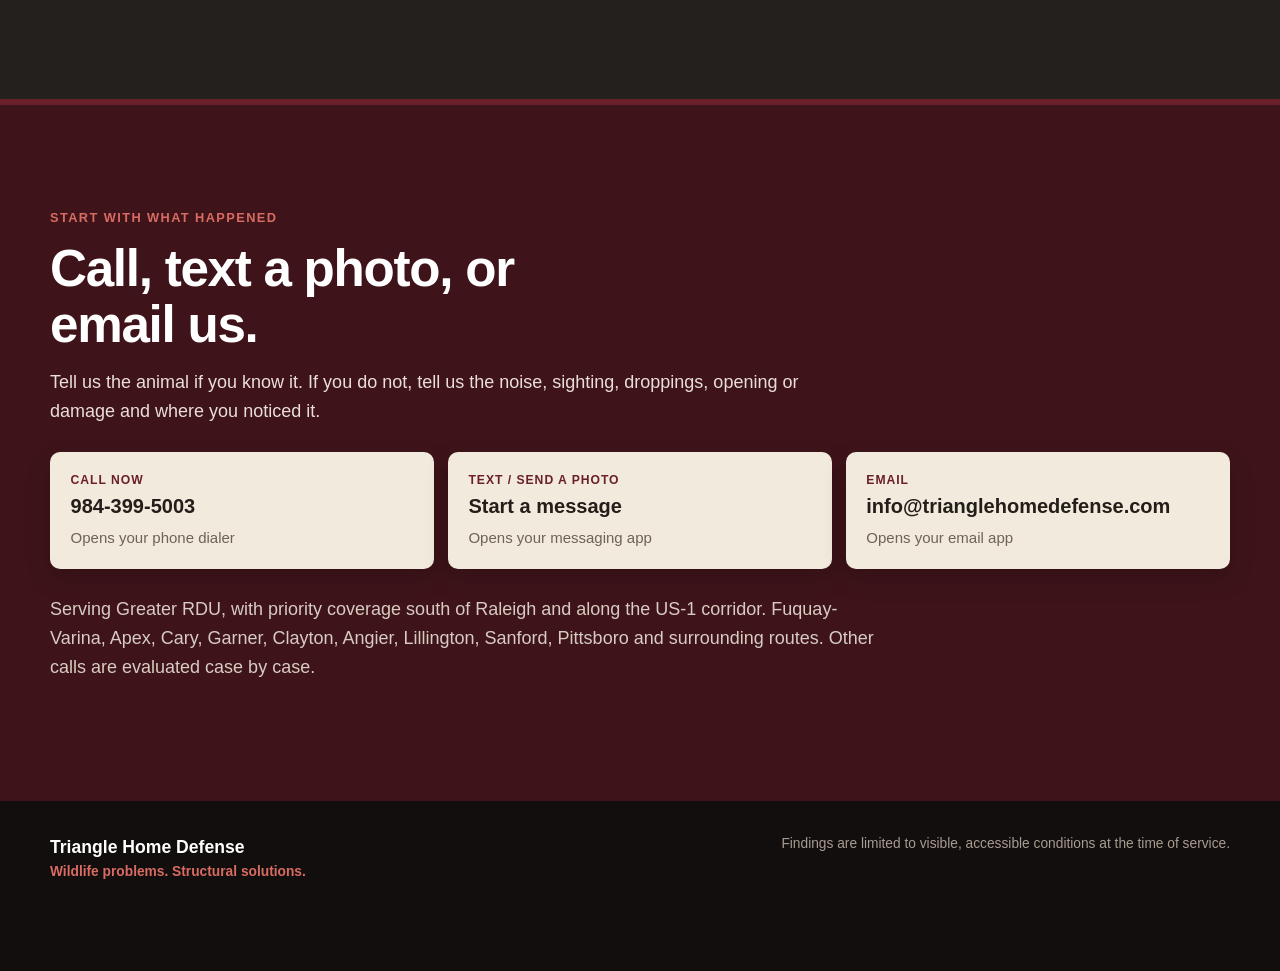
==== commit bab42fdb: "Wire full-resolution field images into live site" ====
--- a/index.html
+++ b/index.html
@@ -84,7 +84,7 @@
         <p class="scope">Wildlife and entry-point inspection based on visible, accessible conditions at the time of service. Not a code, insurance, engineering or real-estate home inspection.</p>
       </div>
       <figure>
-        <img src="https://raw.githubusercontent.com/trianglehomedefense/trianglehomedefense.com/main/assets/open-roofline.svg" alt="Open roofline and trim condition exposing a potential wildlife access point" width="1200" height="900" />
+        <img data-field-image="hero" src="https://raw.githubusercontent.com/trianglehomedefense/trianglehomedefense.com/main/assets/bat-entry.svg" alt="Gable vent protected with metal screening during wildlife exclusion work" width="2049" height="1537" decoding="async" />
         <figcaption>The animal gets attention. The access point usually explains why it keeps happening.</figcaption>
       </figure>
     </section>
@@ -94,8 +94,9 @@
         <span class="season-label">Right now in North Carolina</span>
         <strong>Bat exclusion season is open again.</strong>
         <p>The statewide May 1–July 31 pup-rearing eviction moratorium has ended. August is a strong time to identify active bat routes and build a compliant exclusion plan.</p>
-      </div>
-      <a class="season-cta" href="tel:+19843995003">Ask about bats</a>
+        <p><b>Snakes:</b> warm-weather sightings around crawlspaces, garages, porches and foundations are a good reason to check access, shelter and prey conditions around the structure.</p>
+      </div>
+      <a class="season-cta" href="tel:+19843995003">Ask about wildlife</a>
     </section>
 
     <section class="trust" aria-label="What to expect">
@@ -114,7 +115,7 @@
 
       <div class="animal-grid">
         <article>
-          <img src="https://raw.githubusercontent.com/trianglehomedefense/trianglehomedefense.com/main/assets/bat-entry.svg" alt="Gable vent area evaluated for possible bat access" width="1200" height="900" loading="lazy" />
+          <img src="https://raw.githubusercontent.com/trianglehomedefense/trianglehomedefense.com/main/assets/bat-entry.svg" alt="Gable vent area evaluated for possible bat access" width="1200" height="900" loading="lazy" decoding="async" />
           <div>
             <p class="card-kicker">Bat inspection &amp; exclusion · Raleigh NC</p>
             <h3>Bats</h3>
@@ -124,7 +125,7 @@
         </article>
 
         <article>
-          <img src="https://raw.githubusercontent.com/trianglehomedefense/trianglehomedefense.com/main/assets/snake-yard.svg" alt="Snake observed near a residential property" width="900" height="1200" loading="lazy" />
+          <img src="https://raw.githubusercontent.com/trianglehomedefense/trianglehomedefense.com/main/assets/snake-yard.svg" alt="Snake observed near a residential property" width="900" height="1200" loading="lazy" decoding="async" />
           <div>
             <p class="card-kicker">Snake calls · crawlspaces, garages &amp; foundations</p>
             <h3>Snakes</h3>
@@ -134,7 +135,7 @@
         </article>
 
         <article>
-          <img src="https://raw.githubusercontent.com/trianglehomedefense/trianglehomedefense.com/main/assets/rodent-evidence.svg" alt="Visible rodent evidence found during a property inspection" width="900" height="1200" loading="lazy" />
+          <img src="https://raw.githubusercontent.com/trianglehomedefense/trianglehomedefense.com/main/assets/rodent-evidence.svg" alt="Visible rodent evidence found during a property inspection" width="900" height="1200" loading="lazy" decoding="async" />
           <div>
             <p class="card-kicker">Mouse &amp; rodent exclusion · Triangle area</p>
             <h3>Mice &amp; rodents</h3>
@@ -144,7 +145,7 @@
         </article>
 
         <article>
-          <img src="https://raw.githubusercontent.com/trianglehomedefense/trianglehomedefense.com/main/assets/squirrel-roof.svg" alt="Squirrel activity along the roof edge of a home" width="1200" height="900" loading="lazy" />
+          <img src="https://raw.githubusercontent.com/trianglehomedefense/trianglehomedefense.com/main/assets/squirrel-roof.svg" alt="Squirrel activity along the roof edge of a home" width="1200" height="900" loading="lazy" decoding="async" />
           <div>
             <p class="card-kicker">Squirrel inspection · attic &amp; roofline access</p>
             <h3>Squirrels</h3>
@@ -174,15 +175,15 @@
 
       <div class="field-grid" aria-label="Examples of field conditions">
         <figure>
-          <img src="https://raw.githubusercontent.com/trianglehomedefense/trianglehomedefense.com/main/assets/crawl-vent.svg" alt="Crawlspace vent condition evaluated for wildlife access" width="900" height="1200" loading="lazy" />
-          <figcaption><strong>Vents</strong><span>Fit, screening and surrounding gaps.</span></figcaption>
+          <img data-field-image="vent" src="https://raw.githubusercontent.com/trianglehomedefense/trianglehomedefense.com/main/assets/crawl-vent.svg" alt="Crawlspace vent protected with metal screening during exclusion work" width="1536" height="1152" loading="lazy" decoding="async" />
+          <figcaption><strong>Vent protection</strong><span>Fit, screening and surrounding gaps all matter.</span></figcaption>
         </figure>
         <figure>
-          <img src="https://raw.githubusercontent.com/trianglehomedefense/trianglehomedefense.com/main/assets/roof-access.svg" alt="Roof and soffit transition with a visible opening" width="1200" height="900" loading="lazy" />
+          <img src="https://raw.githubusercontent.com/trianglehomedefense/trianglehomedefense.com/main/assets/roof-access.svg" alt="Roof and soffit transition with a visible opening" width="1200" height="900" loading="lazy" decoding="async" />
           <figcaption><strong>Roof transitions</strong><span>Protected edges are common travel routes.</span></figcaption>
         </figure>
         <figure>
-          <img src="https://raw.githubusercontent.com/trianglehomedefense/trianglehomedefense.com/main/assets/flying-squirrels.svg" alt="Two small squirrels contained during wildlife field work" width="900" height="1200" loading="lazy" />
+          <img data-field-image="squirrels" src="https://raw.githubusercontent.com/trianglehomedefense/trianglehomedefense.com/main/assets/flying-squirrels.svg" alt="Two small squirrels contained during wildlife field work" width="1536" height="2048" loading="lazy" decoding="async" />
           <figcaption><strong>Wildlife evidence</strong><span>Species changes the plan; access still matters.</span></figcaption>
         </figure>
       </div>
@@ -204,7 +205,7 @@
     </section>
 
     <section class="section repairs" id="repairs">
-      <img src="https://raw.githubusercontent.com/trianglehomedefense/trianglehomedefense.com/main/assets/roof-access.svg" alt="Roof and soffit transition with a visible access opening" width="1200" height="900" loading="lazy" />
+      <img data-field-image="repair" src="https://raw.githubusercontent.com/trianglehomedefense/trianglehomedefense.com/main/assets/roof-access.svg" alt="Animal-resistant metal correction fitted at a roof and soffit transition" width="1536" height="2049" loading="lazy" decoding="async" />
       <div>
         <p class="eyebrow">Property-specific corrections</p>
         <h2>Fix the opening in a way that belongs on the house.</h2>
@@ -268,5 +269,10 @@
     <a href="sms:+19843995003?body=Hi%20Triangle%20Home%20Defense%2C%20I%20have%20a%20wildlife%20issue.%20Here%27s%20what%20I%27m%20seeing%3A">Text</a>
     <a href="#contact">Contact</a>
   </nav>
+
+  <script defer src="assets/hero-image.js"></script>
+  <script defer src="assets/vent-image.js"></script>
+  <script defer src="assets/squirrels-image.js"></script>
+  <script defer src="assets/repair-image.js"></script>
 </body>
 </html>
--- a/styles.css
+++ b/styles.css
@@ -1,188 +1,51 @@
 :root{
-  --cream:#f3ebdd;
-  --paper:#fffdf7;
-  --forest:#6b1f2a;
-  --forest-dark:#3e141a;
-  --pine:#5d6757;
-  --sage-soft:#ece7de;
-  --clay:#8b3a32;
-  --clay-dark:#6a2026;
+  --cream:#f2eadc;
+  --paper:#fffaf1;
+  --burgundy:#6b1f2a;
+  --burgundy-dark:#3e141a;
+  --clay:#9a463d;
   --rock:#766b61;
-  --rock-dark:#2e2724;
-  --rock-mid:#9a8e82;
-  --stone-light:#e5d9ca;
-  --ink:#28211e;
-  --muted:#645b54;
-  --line:#cfc2b4;
+  --rock-mid:#514944;
+  --rock-dark:#201b19;
+  --rock-black:#171311;
+  --stone:#d9cdbd;
+  --muted:#bfb2a3;
+  --ink:#231e1b;
+  --line:rgba(242,234,220,.18);
   --max:1180px;
-  color-scheme:light;
+  --radius:14px;
+  color-scheme:dark;
 }
-
 *{box-sizing:border-box}
 html{scroll-behavior:smooth;scroll-padding-top:100px;overflow-x:hidden}
-body{
-  margin:0;
-  min-width:320px;
-  overflow-x:hidden;
-  background-color:var(--cream);
-  background-image:
-    radial-gradient(ellipse at 18% 8%,rgba(118,107,97,.10),transparent 34rem),
-    radial-gradient(ellipse at 82% 42%,rgba(107,31,42,.045),transparent 30rem),
-    repeating-linear-gradient(166deg,transparent 0 38px,rgba(118,107,97,.038) 39px 40px,transparent 41px 82px),
-    repeating-linear-gradient(18deg,transparent 0 96px,rgba(62,20,26,.022) 97px 98px,transparent 99px 168px);
-  color:var(--ink);
-  font-family:Arial,Helvetica,system-ui,sans-serif;
-  font-size:18px;
-  line-height:1.6;
-}
-img{display:block;max-width:100%;image-rendering:auto}
+body{margin:0;min-width:320px;overflow-x:hidden;background:var(--rock-dark);color:var(--cream);font-family:Arial,Helvetica,system-ui,sans-serif;font-size:18px;line-height:1.62}
+img{display:block;max-width:100%}
 a{color:inherit}
-a:focus-visible{outline:4px solid #d9b45b;outline-offset:4px}
+a:focus-visible,summary:focus-visible{outline:4px solid #e5b45d;outline-offset:4px}
 h1,h2,h3,p,figure{margin-top:0}
-h1,h2,h3{color:var(--forest-dark);line-height:1.08;letter-spacing:-.025em}
-h1{max-width:13ch;font-size:clamp(2.7rem,6vw,5.6rem)}
-h1 span{color:var(--clay-dark)}
-h2{max-width:20ch;font-size:clamp(2rem,4vw,3.7rem)}
-h3{font-size:1.35rem}
-
-.skip-link{position:fixed;top:10px;left:10px;z-index:999;transform:translateY(-180%);padding:.75rem 1rem;background:#fff;border:3px solid var(--forest-dark);font-weight:800}
-.skip-link:focus{transform:none}
-
-.site-header{
-  position:sticky;top:0;z-index:50;min-height:92px;
-  padding:0 max(18px,calc((100vw - var(--max))/2));
-  display:flex;align-items:center;justify-content:space-between;gap:1rem;
-  background:rgba(243,235,221,.94);
-  border-bottom:1px solid var(--line);
-  box-shadow:0 3px 14px rgba(75,32,39,.08);
-  backdrop-filter:blur(12px)
-}
-.brand{display:flex;align-items:center;gap:.8rem;text-decoration:none;min-height:82px}
-.brand img{
-  width:88px;height:70px;object-fit:contain;
-  filter:drop-shadow(0 2px 2px rgba(46,39,36,.16));
-}
-.brand span{display:grid;text-transform:uppercase;line-height:1}
-.brand strong{font-size:1.12rem}
-.brand small{margin-top:.25rem;color:var(--clay-dark);font-size:.82rem;font-weight:800;letter-spacing:.06em}
-.site-header nav{display:flex;align-items:center;gap:1rem;font-size:.88rem;font-weight:800}
-.site-header nav a{min-height:48px;display:flex;align-items:center;text-decoration:none}
-.site-header nav a:hover{text-decoration:underline;text-underline-offset:.24em}
-.nav-call{padding:.65rem .9rem;background:var(--forest);color:#fff;border-radius:8px}
-.nav-call:hover{text-decoration:none!important;background:var(--forest-dark)}
-
-.hero{
-  width:min(calc(100% - 36px),var(--max));margin:auto;
-  padding:clamp(3rem,8vw,7rem) 0;
-  display:grid;grid-template-columns:1.03fr .97fr;align-items:center;gap:clamp(2rem,5vw,5rem);
-  position:relative;isolation:isolate
-}
-.hero::before{
-  content:"";position:absolute;z-index:-1;inset:6% -6vw 3%;pointer-events:none;opacity:.56;
-  background:
-    linear-gradient(158deg,transparent 0 32%,rgba(118,107,97,.075) 32.2%,transparent 32.7% 55%,rgba(107,31,42,.045) 55.2%,transparent 55.7%),
-    repeating-linear-gradient(172deg,transparent 0 43px,rgba(46,39,36,.035) 44px 45px,transparent 46px 91px);
-  border-radius:28px
-}
-.eyebrow{margin-bottom:.8rem;color:var(--clay-dark);font-size:.82rem;font-weight:900;letter-spacing:.1em;text-transform:uppercase}
-.lead{max-width:61ch;color:#443a35;font-size:clamp(1.08rem,2vw,1.3rem)}
-.actions{display:flex;flex-wrap:wrap;gap:.75rem;margin:1.5rem 0 1rem}
-.button{min-height:54px;padding:.8rem 1.2rem;display:inline-flex;align-items:center;justify-content:center;border:2px solid var(--forest);border-radius:8px;font-weight:850;text-align:center;text-decoration:none}
-.button.primary{background:var(--forest);color:#fff}
-.button.primary:hover{background:var(--forest-dark)}
-.button.secondary{background:var(--paper)}
-.button.secondary:hover{background:var(--sage-soft)}
-.scope{max-width:66ch;padding-left:.85rem;border-left:4px solid var(--clay);color:var(--muted);font-size:.93rem}
-.hero figure{margin:0;padding:.7rem;background:var(--paper);border:1px solid var(--line);border-radius:16px;box-shadow:0 18px 48px rgba(75,32,39,.13)}
-.hero figure img{width:100%;aspect-ratio:4/3;object-fit:cover;border-radius:10px}
-.hero figcaption{padding:.6rem .2rem 0;color:var(--muted);font-size:.82rem}
-
-.trust{display:grid;grid-template-columns:repeat(3,1fr);background:var(--rock-dark);color:var(--cream);border-top:6px solid var(--forest)}
-.trust div{min-height:115px;padding:1.35rem 2rem;display:flex;flex-direction:column;justify-content:center;border-right:1px solid rgba(255,255,255,.15)}
-.trust div:last-child{border-right:0}
-.trust strong{color:#fff;font-size:1.15rem}
-.trust span{color:rgba(243,235,221,.84);font-size:.9rem}
-
-.section{padding:clamp(4rem,8vw,7rem) max(18px,calc((100vw - var(--max))/2));position:relative}
-.section-heading{max-width:760px;margin-bottom:2rem}
-.animal-grid{display:grid;grid-template-columns:repeat(4,1fr);gap:1rem}
-.animal-grid article{overflow:hidden;background:rgba(255,253,247,.96);border:1px solid var(--line);border-radius:14px;box-shadow:0 10px 26px rgba(75,32,39,.07)}
-.animal-grid img{width:100%;height:250px;object-fit:cover;border-bottom:5px solid var(--forest)}
-.animal-grid article:nth-child(3) img,.animal-grid article:nth-child(4) img{object-position:center 42%}
-.animal-grid article div{padding:1.15rem}
-.animal-grid p{color:var(--muted);font-size:.95rem}
-
-.split{
-  display:grid;grid-template-columns:1fr 1fr;gap:clamp(2rem,6vw,5rem);
-  background-color:var(--sage-soft);
-  background-image:
-    linear-gradient(160deg,transparent 0 38%,rgba(118,107,97,.07) 38.2%,transparent 38.8%),
-    repeating-linear-gradient(12deg,transparent 0 74px,rgba(46,39,36,.03) 75px 76px,transparent 77px 138px)
-}
-.split>div:first-child p:last-child{max-width:64ch;color:#504640}
-.checklist{padding:1.4rem;background:rgba(255,253,247,.96);border:1px solid var(--line);border-left:6px solid var(--forest);border-radius:10px}
-.checklist ul{margin:0;padding-left:1.25rem}
-.checklist li+li{margin-top:.4rem}
-
-.process{
-  background-color:var(--cream);
-  background-image:
-    repeating-linear-gradient(168deg,transparent 0 52px,rgba(118,107,97,.04) 53px 54px,transparent 55px 104px),
-    radial-gradient(ellipse at 75% 25%,rgba(107,31,42,.04),transparent 28rem)
-}
-.process ol{margin:2rem 0 0;padding:0;display:grid;grid-template-columns:repeat(5,1fr);gap:1rem;list-style:none}
-.process li{padding:1.1rem;background:rgba(255,253,247,.95);border:1px solid var(--line);border-radius:10px}
-.process strong{display:block;margin-bottom:.5rem;color:var(--forest-dark);font-size:1.1rem}
-.process span{color:var(--muted);font-size:.92rem}
-
-.repairs{display:grid;grid-template-columns:.8fr 1.2fr;align-items:center;gap:clamp(2rem,6vw,5rem);background:var(--rock-dark);color:var(--cream)}
-.repairs h2{color:#fff}
-.repairs img{width:100%;aspect-ratio:4/3;object-fit:cover;border:10px solid var(--cream);border-radius:14px}
-.repairs p:not(.eyebrow){max-width:66ch;color:rgba(243,235,221,.9)}
-.repairs .small{padding-left:1rem;border-left:4px solid var(--forest)}
-
-.contact{padding:clamp(4rem,8vw,7rem) max(18px,calc((100vw - var(--max))/2));background:var(--forest-dark);color:var(--cream)}
-.contact h2{color:#fff}
-.contact-links{margin:1.6rem 0;display:grid;grid-template-columns:repeat(3,1fr);gap:.8rem}
-.contact-links a{min-height:82px;padding:1rem;display:grid;align-content:center;background:var(--cream);color:var(--rock-dark);border-radius:10px;text-decoration:none}
-.contact-links a:hover{background:#fff}
-.contact-links span{color:var(--clay-dark);font-size:.78rem;font-weight:900;text-transform:uppercase}
-.contact-links strong{overflow-wrap:anywhere;font-size:1.08rem}
-.availability{max-width:76ch}
-
-footer{padding:2rem max(18px,calc((100vw - var(--max))/2)) 5.5rem;display:flex;justify-content:space-between;gap:2rem;background:var(--rock-dark);color:rgba(243,235,221,.84);font-size:.86rem}
-footer strong{color:#fff}
-.mobile-bar{display:none}
-
-@media(max-width:900px){
-  .site-header nav>a:not(.nav-call){display:none}
-  .hero,.split,.repairs{grid-template-columns:1fr}
-  .animal-grid{grid-template-columns:repeat(2,1fr)}
-  .process ol{grid-template-columns:repeat(2,1fr)}
-  .contact-links{grid-template-columns:1fr}
-}
-
-@media(max-width:590px){
-  body{padding-bottom:64px;background-size:auto}
-  .site-header{min-height:78px;padding:0 12px}
-  .brand{min-height:72px;gap:.55rem}
-  .brand img{width:74px;height:58px}
-  .brand strong{font-size:1rem}
-  .brand small{font-size:.73rem}
-  .nav-call{font-size:.8rem}
-  .hero{width:calc(100% - 28px);padding:2.5rem 0 4rem}
-  .hero::before{inset:3% -14px 1%;opacity:.42}
-  .actions{display:grid}
-  .button{width:100%}
-  .trust,.animal-grid,.process ol{grid-template-columns:1fr}
-  .trust div{min-height:92px;border-right:0;border-bottom:1px solid rgba(255,255,255,.14)}
-  .section{padding:4rem 14px}
-  .animal-grid img{height:220px;max-height:42vh}
-  .hero figure img,.repairs img{max-height:58vh}
-  footer{flex-direction:column;padding:2rem 14px 5.5rem}
-  .mobile-bar{position:fixed;right:0;bottom:0;left:0;z-index:100;min-height:64px;display:grid;grid-template-columns:repeat(3,1fr);background:var(--rock-dark);border-top:3px solid var(--forest)}
-  .mobile-bar a{display:grid;place-items:center;color:#fff;border-right:1px solid rgba(255,255,255,.16);font-weight:850;text-decoration:none}
-  .mobile-bar a:last-child{border-right:0;background:var(--forest)}
-}
-
-@media(prefers-reduced-motion:reduce){html{scroll-behavior:auto}}
+h1,h2,h3{line-height:1.08;letter-spacing:-.025em}
+h1{max-width:14ch;margin-bottom:1.15rem;font-size:clamp(2.8rem,6vw,5.8rem);color:#fff}
+h1 span{color:#d86b62}
+h2{max-width:20ch;margin-bottom:1rem;font-size:clamp(2.05rem,4vw,3.7rem);color:#fff}
+h3{font-size:1.38rem;color:#fff}
+p{margin-bottom:1rem}
+.skip-link{position:fixed;top:10px;left:10px;z-index:999;transform:translateY(-180%);padding:.75rem 1rem;background:#fff;color:#111;border:3px solid #111;font-weight:800}.skip-link:focus{transform:none}
+.site-header{position:sticky;top:0;z-index:60;min-height:88px;padding:0 max(18px,calc((100vw - var(--max))/2));display:flex;align-items:center;justify-content:space-between;gap:1rem;background:rgba(23,19,17,.96);border-bottom:1px solid var(--line);box-shadow:0 5px 20px rgba(0,0,0,.22);backdrop-filter:blur(12px)}
+.brand{display:flex;align-items:center;gap:.7rem;min-height:82px;text-decoration:none}.brand img{width:96px;height:76px;object-fit:contain;filter:drop-shadow(0 3px 4px rgba(0,0,0,.35))}.brand span{display:grid;text-transform:uppercase;line-height:1}.brand strong{font-size:1.14rem;color:#fff}.brand small{margin-top:.26rem;color:#d86b62;font-size:.8rem;font-weight:850;letter-spacing:.07em}
+.site-header nav{display:flex;align-items:center;gap:1rem;font-size:.86rem;font-weight:800}.site-header nav a{min-height:48px;display:flex;align-items:center;text-decoration:none}.site-header nav a:hover{text-decoration:underline;text-underline-offset:.24em}.nav-call{padding:.65rem .95rem;background:var(--burgundy);color:#fff;border-radius:8px}.nav-call:hover{background:#842b38;text-decoration:none!important}
+.hero{width:min(calc(100% - 36px),var(--max));margin:auto;padding:clamp(3.5rem,8vw,7rem) 0;display:grid;grid-template-columns:1.04fr .96fr;align-items:center;gap:clamp(2rem,5vw,5rem);position:relative}.hero::before{content:"";position:absolute;inset:5% -7vw;z-index:-1;background:radial-gradient(ellipse at 75% 20%,rgba(107,31,42,.22),transparent 36rem),repeating-linear-gradient(166deg,transparent 0 42px,rgba(255,255,255,.018) 43px 44px,transparent 45px 88px);border-radius:28px}.eyebrow{margin-bottom:.8rem;color:#d86b62;font-size:.8rem;font-weight:900;letter-spacing:.11em;text-transform:uppercase}.lead{max-width:62ch;color:#e0d7cc;font-size:clamp(1.08rem,2vw,1.3rem)}.actions{display:flex;flex-wrap:wrap;gap:.75rem;margin:1.5rem 0 1rem}.compact-actions{margin-bottom:0}.button{min-height:54px;padding:.82rem 1.25rem;display:inline-flex;align-items:center;justify-content:center;border:2px solid #d3c7b8;border-radius:8px;font-weight:850;text-align:center;text-decoration:none}.button.primary{background:var(--burgundy);border-color:var(--burgundy);color:#fff}.button.primary:hover{background:#842b38}.button.secondary{background:transparent;color:#fff}.button.secondary:hover{background:rgba(255,255,255,.07)}.dark-secondary{border-color:rgba(255,255,255,.32)}.scope{max-width:66ch;margin-bottom:0;padding-left:.9rem;border-left:4px solid var(--clay);color:#b9aea2;font-size:.9rem}
+.hero figure{margin:0;padding:.7rem;background:#2a2421;border:1px solid rgba(255,255,255,.14);border-radius:16px;box-shadow:0 22px 55px rgba(0,0,0,.28)}.hero figure img{width:100%;aspect-ratio:4/3;object-fit:cover;border-radius:10px}.hero figcaption{padding:.65rem .2rem 0;color:#bfb3a7;font-size:.84rem}
+.season-callout{padding:1.25rem max(18px,calc((100vw - var(--max))/2));display:flex;align-items:center;justify-content:space-between;gap:2rem;background:var(--burgundy);border-top:1px solid rgba(255,255,255,.14);border-bottom:1px solid rgba(255,255,255,.14)}.season-callout>div{max-width:850px}.season-label{display:block;margin-bottom:.25rem;color:#f0b9b3;font-size:.76rem;font-weight:900;letter-spacing:.1em;text-transform:uppercase}.season-callout strong{display:block;color:#fff;font-size:1.35rem}.season-callout p{margin:.35rem 0 0;color:#f1e6df;font-size:.95rem}.season-cta{min-height:50px;padding:.75rem 1rem;display:inline-flex;align-items:center;white-space:nowrap;background:#fff;color:var(--burgundy-dark);border-radius:8px;font-weight:900;text-decoration:none}
+.trust{display:grid;grid-template-columns:repeat(4,1fr);background:#171311;border-bottom:1px solid var(--line)}.trust div{min-height:122px;padding:1.3rem clamp(1rem,2.4vw,2rem);display:flex;flex-direction:column;justify-content:center;border-right:1px solid var(--line)}.trust div:last-child{border-right:0}.trust strong{margin-bottom:.2rem;color:#fff;font-size:1.16rem}.trust span{color:#bfb2a3;font-size:.9rem;line-height:1.45}
+.section{padding:clamp(4.5rem,8vw,7rem) max(18px,calc((100vw - var(--max))/2));position:relative}.section-heading{max-width:780px;margin-bottom:2rem}.section-heading>p:last-child{color:#bfb2a3}.wildlife-section{background:#26201d;background-image:radial-gradient(ellipse at 15% 20%,rgba(107,31,42,.15),transparent 28rem),repeating-linear-gradient(16deg,transparent 0 92px,rgba(255,255,255,.018) 93px 94px,transparent 95px 168px)}
+.animal-grid{display:grid;grid-template-columns:repeat(4,1fr);gap:1rem}.animal-grid article{overflow:hidden;background:#302925;border:1px solid rgba(255,255,255,.13);border-radius:var(--radius);box-shadow:0 10px 28px rgba(0,0,0,.18)}.animal-grid img{width:100%;height:250px;object-fit:cover;border-bottom:5px solid var(--burgundy)}.animal-grid article:nth-child(2) img,.animal-grid article:nth-child(3) img{object-position:center 42%}.animal-grid article div{padding:1.2rem}.animal-grid p{color:#c9bdb1;font-size:.95rem}.animal-grid .card-kicker{margin-bottom:.38rem;color:#dc8178;font-size:.68rem;font-weight:900;letter-spacing:.06em;text-transform:uppercase}.animal-grid a{min-height:44px;display:inline-flex;align-items:center;color:#fff;font-weight:850;text-underline-offset:.25em}
+.cta-band{margin-top:1.4rem;padding:1.1rem 1.2rem;display:flex;align-items:center;justify-content:space-between;gap:1rem;background:#171311;border:1px solid rgba(255,255,255,.16);border-left:6px solid var(--burgundy);border-radius:10px}.cta-band div{display:grid}.cta-band strong{color:#fff}.cta-band span{color:#bfb2a3;font-size:.9rem}.cta-band a{min-height:48px;padding:.65rem .9rem;display:inline-flex;align-items:center;background:var(--burgundy);color:#fff;border-radius:7px;font-weight:850;text-decoration:none;white-space:nowrap}
+.inspection-section{display:grid;grid-template-columns:.88fr 1.12fr;gap:clamp(2.5rem,6vw,5rem);background:#1d1917;border-top:1px solid var(--line);border-bottom:1px solid var(--line)}.inspection-copy>p:not(.eyebrow){color:#c8bbb0}.human-note{padding:1rem 1.1rem;background:#2d2623;border-left:5px solid var(--clay);border-radius:8px;color:#eee4d8!important}.field-grid{display:grid;grid-template-columns:repeat(3,1fr);gap:.9rem}.field-grid figure{margin:0;overflow:hidden;background:#302925;border:1px solid rgba(255,255,255,.13);border-radius:12px}.field-grid img{width:100%;height:280px;object-fit:cover}.field-grid figcaption{padding:.85rem .9rem;display:grid;gap:.15rem}.field-grid strong{color:#fff}.field-grid span{color:#bfb2a3;font-size:.86rem}
+.process{background:#28221f;background-image:repeating-linear-gradient(168deg,transparent 0 52px,rgba(255,255,255,.018) 53px 54px,transparent 55px 104px)}.process ol{margin:2rem 0 0;padding:0;display:grid;grid-template-columns:repeat(5,1fr);gap:1rem;list-style:none}.process li{padding:1.15rem;background:#332b27;border:1px solid rgba(255,255,255,.12);border-radius:10px}.process strong{display:block;margin-bottom:.5rem;color:#fff;font-size:1.1rem}.process span{color:#bfb2a3;font-size:.92rem}
+.repairs{display:grid;grid-template-columns:.8fr 1.2fr;align-items:center;gap:clamp(2.5rem,6vw,5rem);background:#171311}.repairs img{width:100%;aspect-ratio:4/3;object-fit:cover;border:9px solid #302925;border-radius:14px}.repairs p:not(.eyebrow){max-width:66ch;color:#c8bbb0}.repairs .small{padding-left:1rem;border-left:4px solid var(--burgundy)}.text-cta{min-height:48px;display:inline-flex;align-items:center;color:#fff;font-weight:900;text-underline-offset:.25em}
+.faq-section{background:#24201d}.faq-list{display:grid;gap:.8rem;max-width:900px}.faq-list details{background:#302925;border:1px solid rgba(255,255,255,.13);border-radius:10px}.faq-list summary{min-height:62px;padding:1rem 3.2rem 1rem 1.1rem;position:relative;display:flex;align-items:center;cursor:pointer;color:#fff;font-weight:850}.faq-list summary::after{content:"+";position:absolute;right:1rem;color:#d86b62;font-size:1.4rem}.faq-list details[open] summary::after{content:"−"}.faq-list p{margin:0;padding:0 1.1rem 1.2rem;color:#c8bbb0}.faq-cta{max-width:900px}
+.contact{padding:clamp(4.5rem,8vw,7rem) max(18px,calc((100vw - var(--max))/2));background:var(--burgundy-dark);border-top:6px solid var(--burgundy)}.contact-copy{max-width:760px}.contact-copy p:last-child{color:#eadfd7}.contact-links{margin:1.6rem 0;display:grid;grid-template-columns:repeat(3,1fr);gap:.85rem}.contact-links a{min-height:108px;padding:1rem 1.1rem;display:grid;align-content:center;background:#f2eadc;color:#241e1b;border:3px solid transparent;border-radius:10px;text-decoration:none;box-shadow:0 10px 25px rgba(0,0,0,.18)}.contact-links a:hover{border-color:#171311;transform:translateY(-1px)}.contact-links span{color:var(--burgundy);font-size:.76rem;font-weight:900;letter-spacing:.08em;text-transform:uppercase}.contact-links strong{overflow-wrap:anywhere;font-size:clamp(1.05rem,2vw,1.25rem)}.contact-links small{margin-top:.18rem;color:#6e625a}.availability{max-width:84ch;color:#d8cbc2}
+footer{padding:2rem max(18px,calc((100vw - var(--max))/2)) 5.5rem;display:flex;align-items:flex-start;justify-content:space-between;gap:2rem;background:#110e0d;color:#a99c91;font-size:.86rem}footer div{display:grid}footer strong{color:#fff;font-size:1.1rem}footer div span{color:#d86b62;font-weight:800}.mobile-bar{display:none}
+@media(max-width:980px){.site-header nav>a:not(.nav-call){display:none}.hero,.inspection-section,.repairs{grid-template-columns:1fr}.animal-grid{grid-template-columns:repeat(2,1fr)}.process ol{grid-template-columns:repeat(2,1fr)}.field-grid{grid-template-columns:repeat(3,1fr)}.contact-links{grid-template-columns:1fr}.season-callout{align-items:flex-start}}
+@media(max-width:650px){body{padding-bottom:64px}.site-header{min-height:78px;padding:0 12px}.brand{min-height:72px;gap:.5rem}.brand img{width:76px;height:60px}.brand strong{font-size:.94rem}.brand small{font-size:.7rem}.nav-call{font-size:.78rem}.hero{width:calc(100% - 28px);padding:2.7rem 0 4rem}.actions{display:grid}.button{width:100%}.season-callout{display:grid;padding:1.15rem 14px}.season-cta{width:100%;justify-content:center}.trust,.animal-grid,.process ol,.field-grid{grid-template-columns:1fr}.trust div{min-height:92px;border-right:0;border-bottom:1px solid var(--line)}.section{padding:4rem 14px}.animal-grid img{height:235px}.field-grid img{height:240px}.cta-band{display:grid}.cta-band a{justify-content:center;white-space:normal}.repairs img,.hero figure img{max-height:62vh}.contact{padding-left:14px;padding-right:14px}footer{flex-direction:column;padding:2rem 14px 5.5rem}.mobile-bar{position:fixed;right:0;bottom:0;left:0;z-index:100;min-height:64px;display:grid;grid-template-columns:repeat(3,1fr);background:#171311;border-top:3px solid var(--burgundy);box-shadow:0 -8px 24px rgba(0,0,0,.32)}.mobile-bar a{display:grid;place-items:center;color:#fff;border-right:1px solid rgba(255,255,255,.13);font-weight:850;text-decoration:none}.mobile-bar a:last-child{border-right:0;background:var(--burgundy)}}
+@media(prefers-reduced-motion:reduce){html{scroll-behavior:auto}*{transition:none!important}}
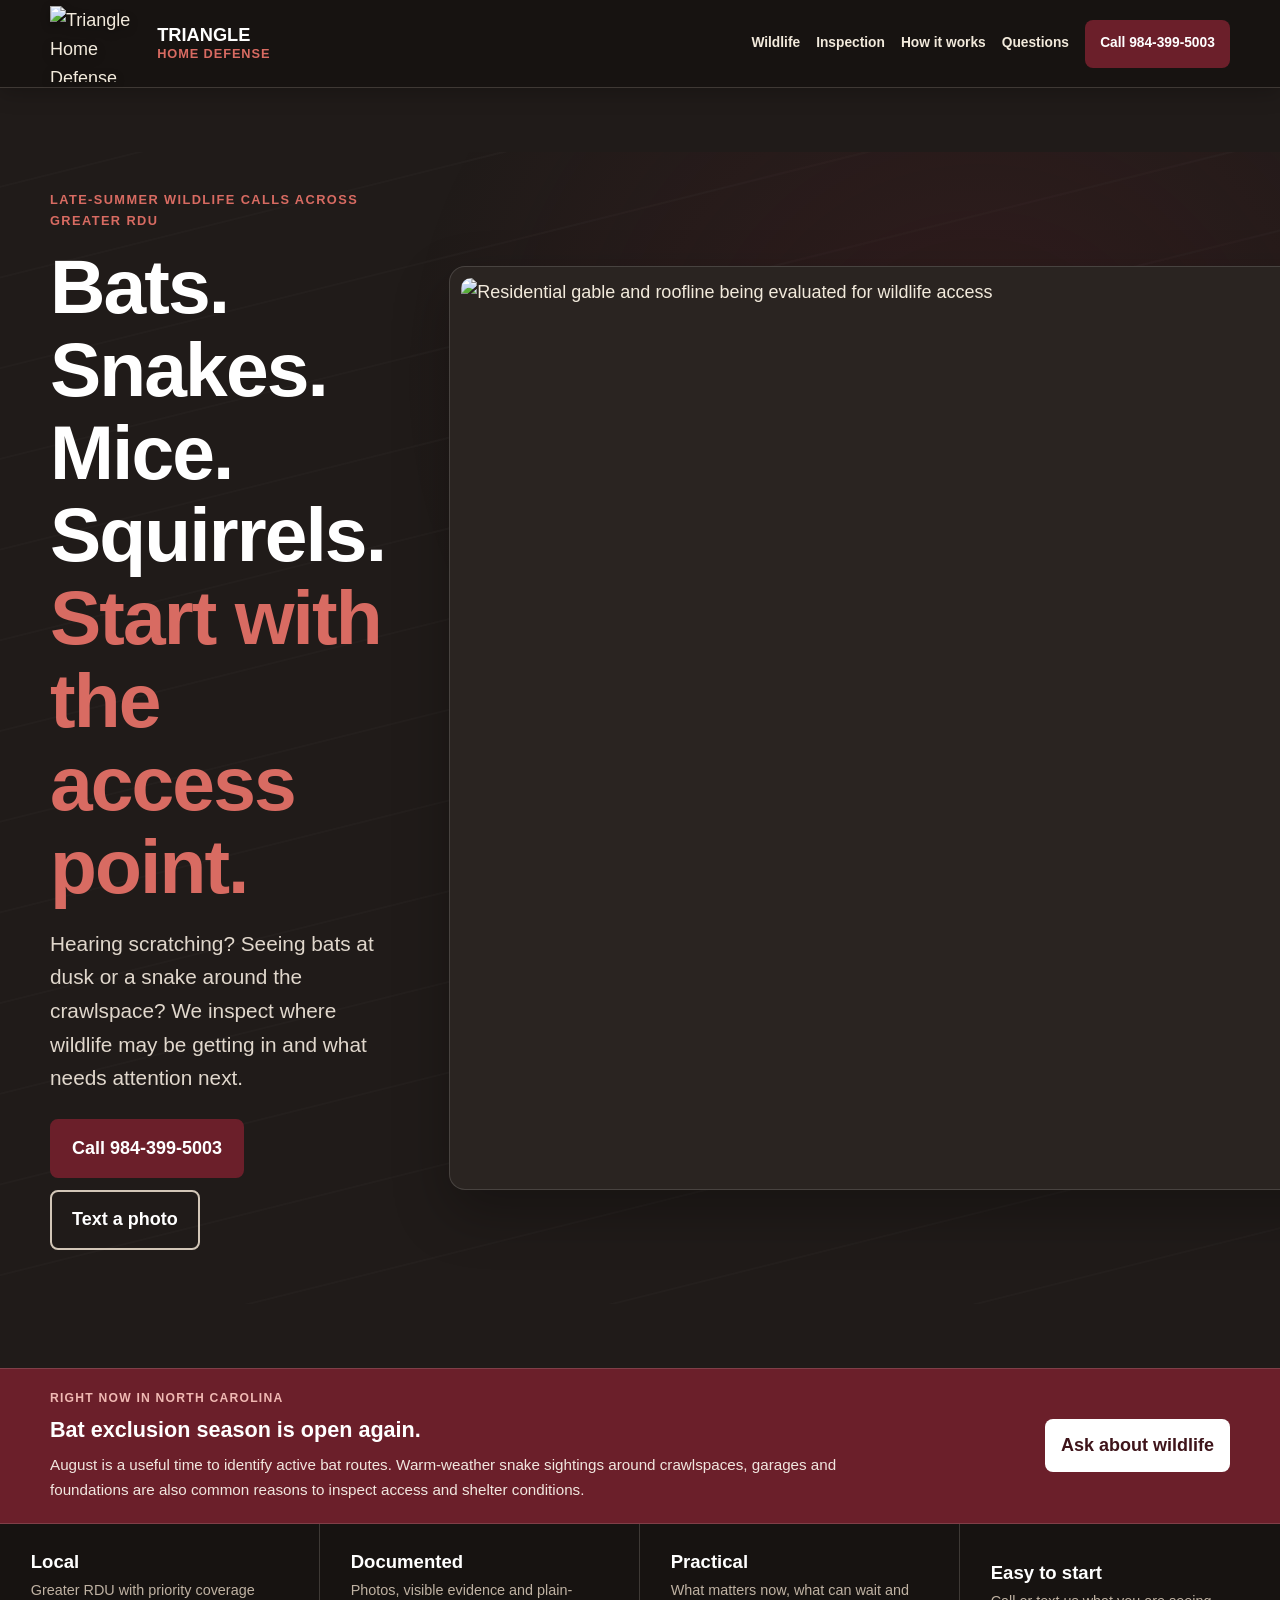
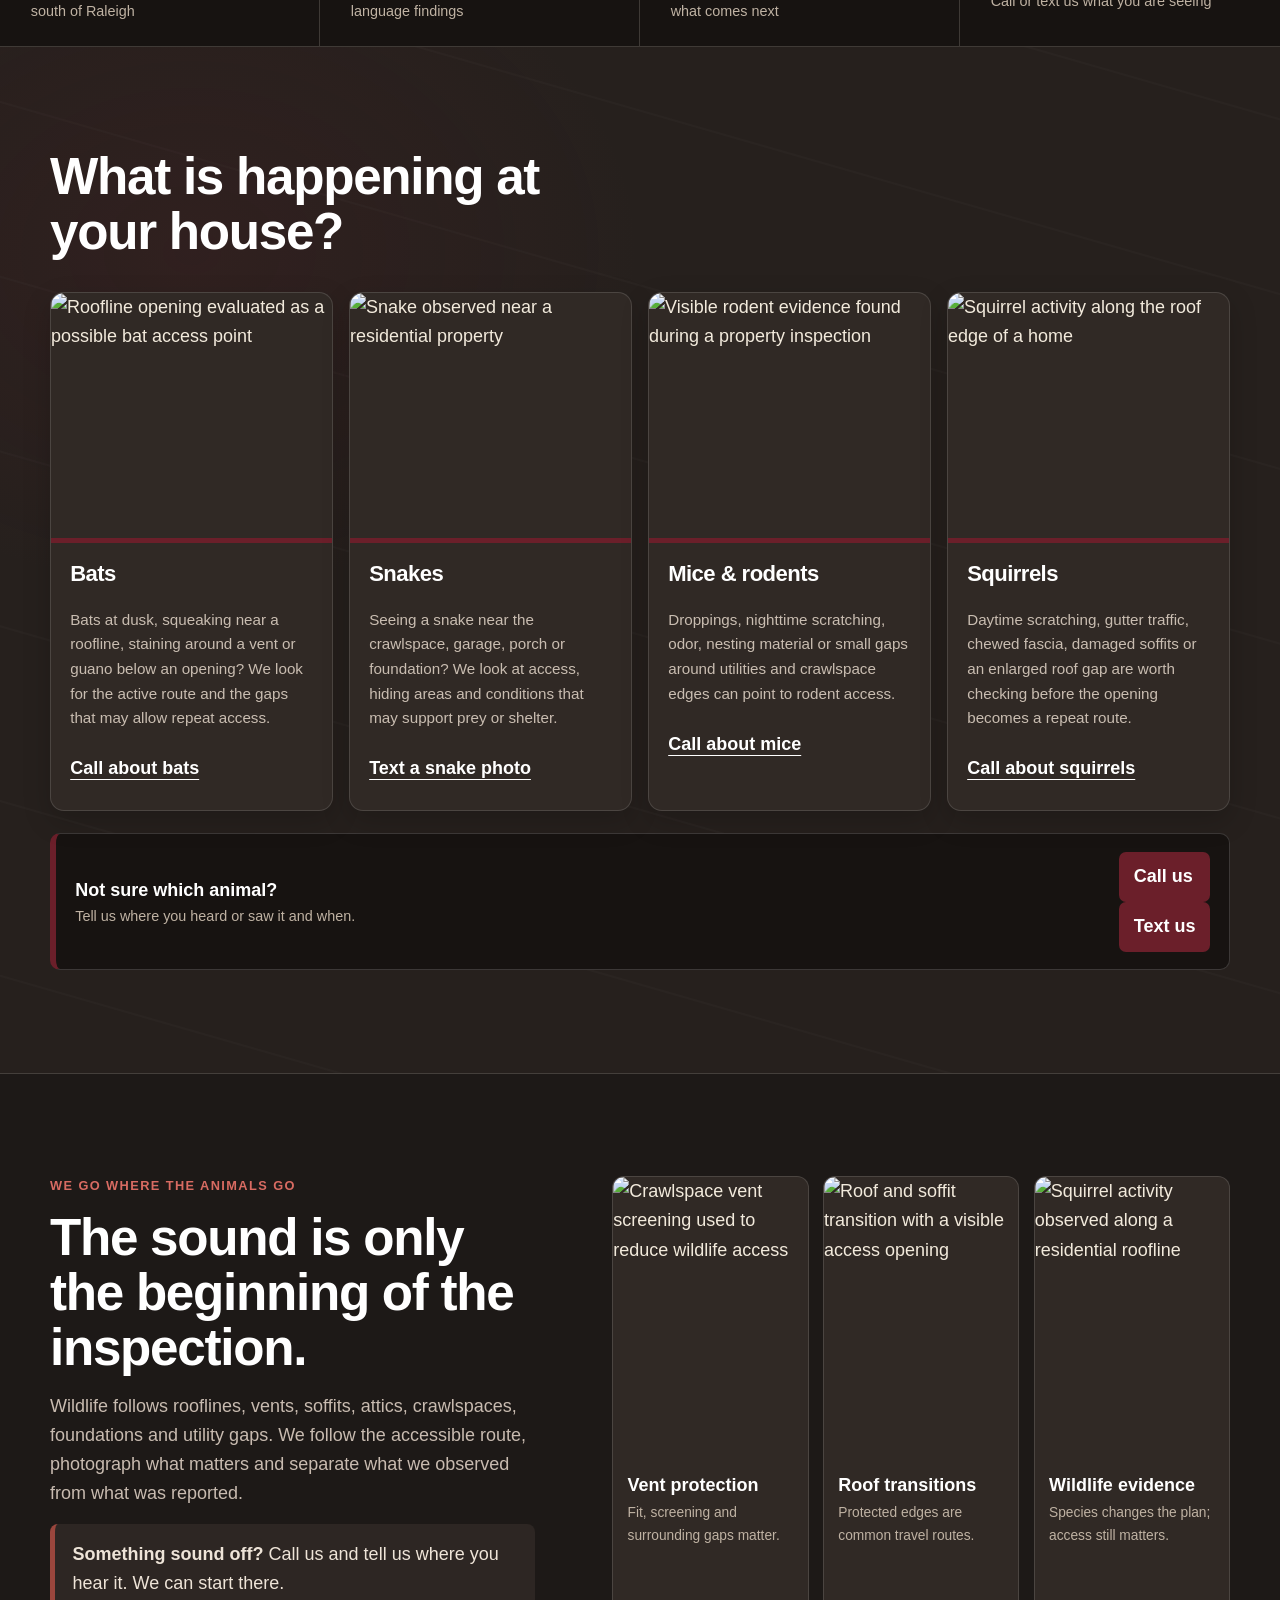
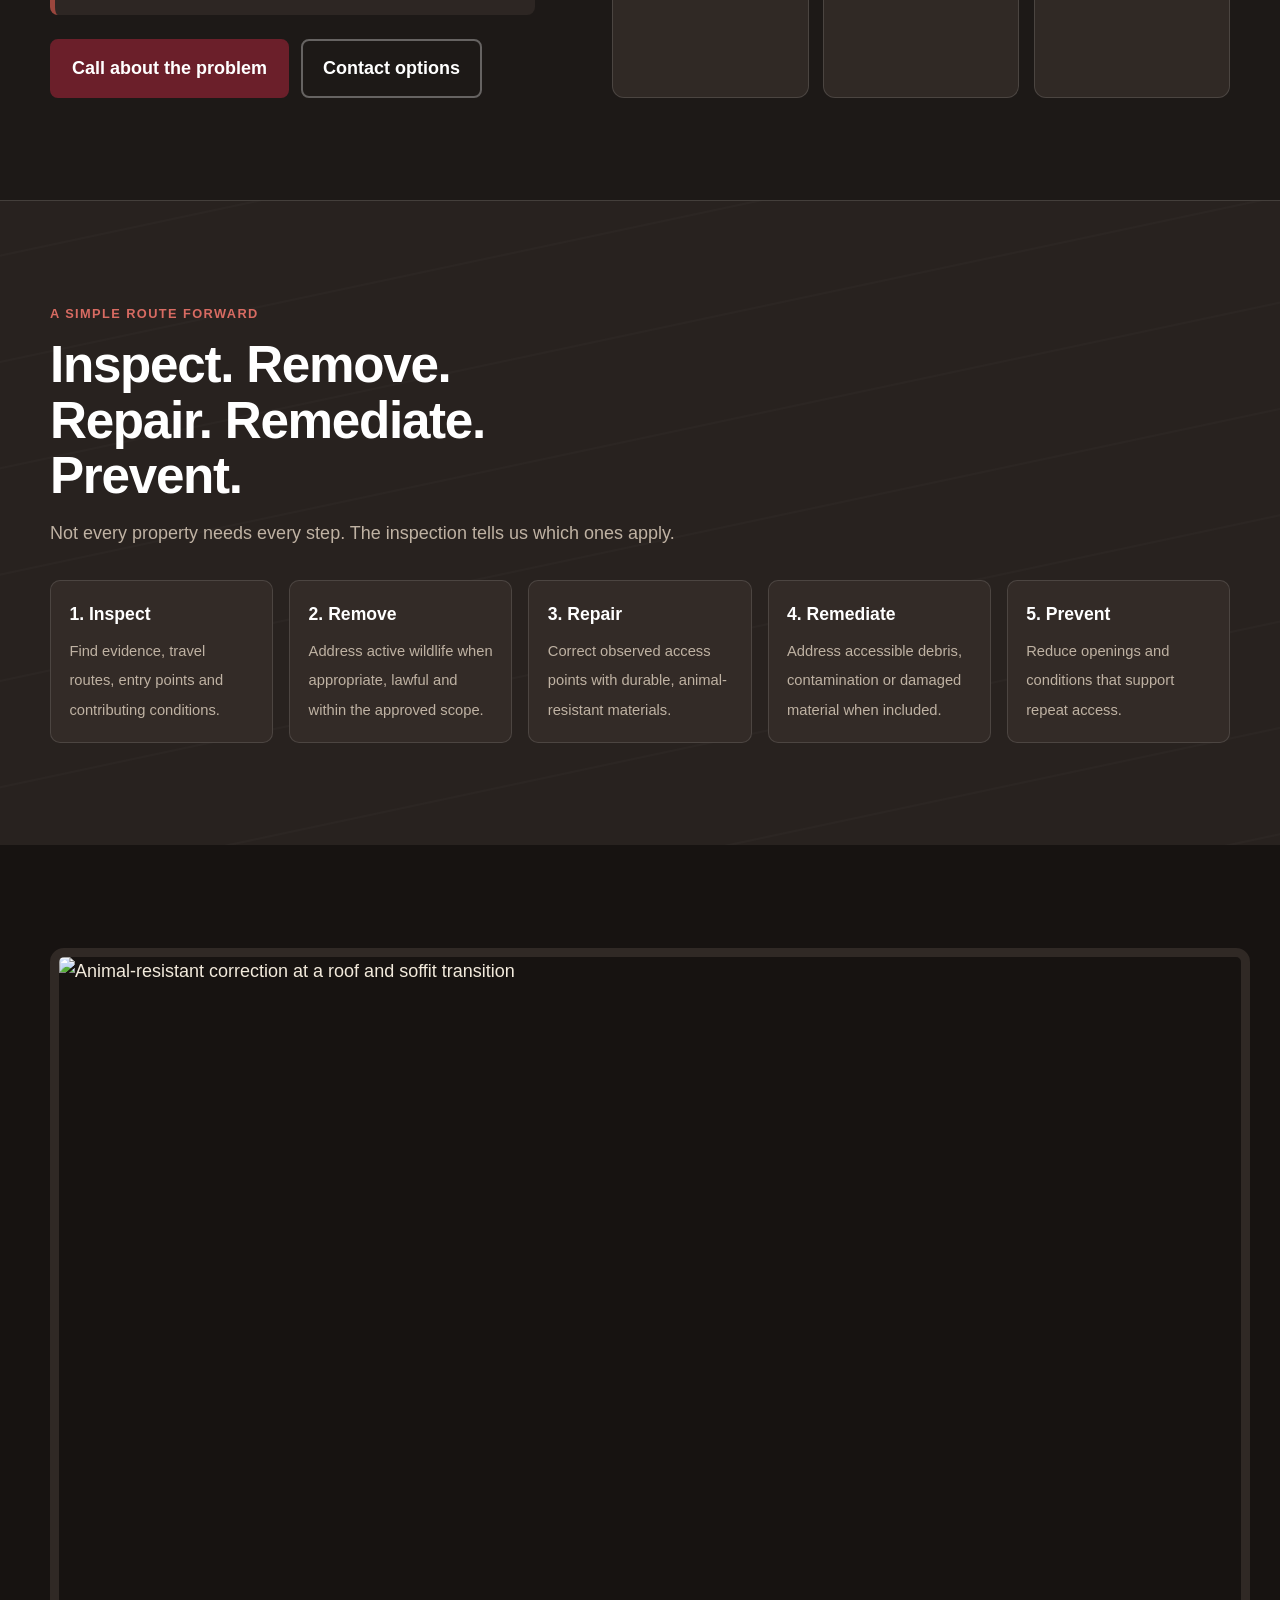
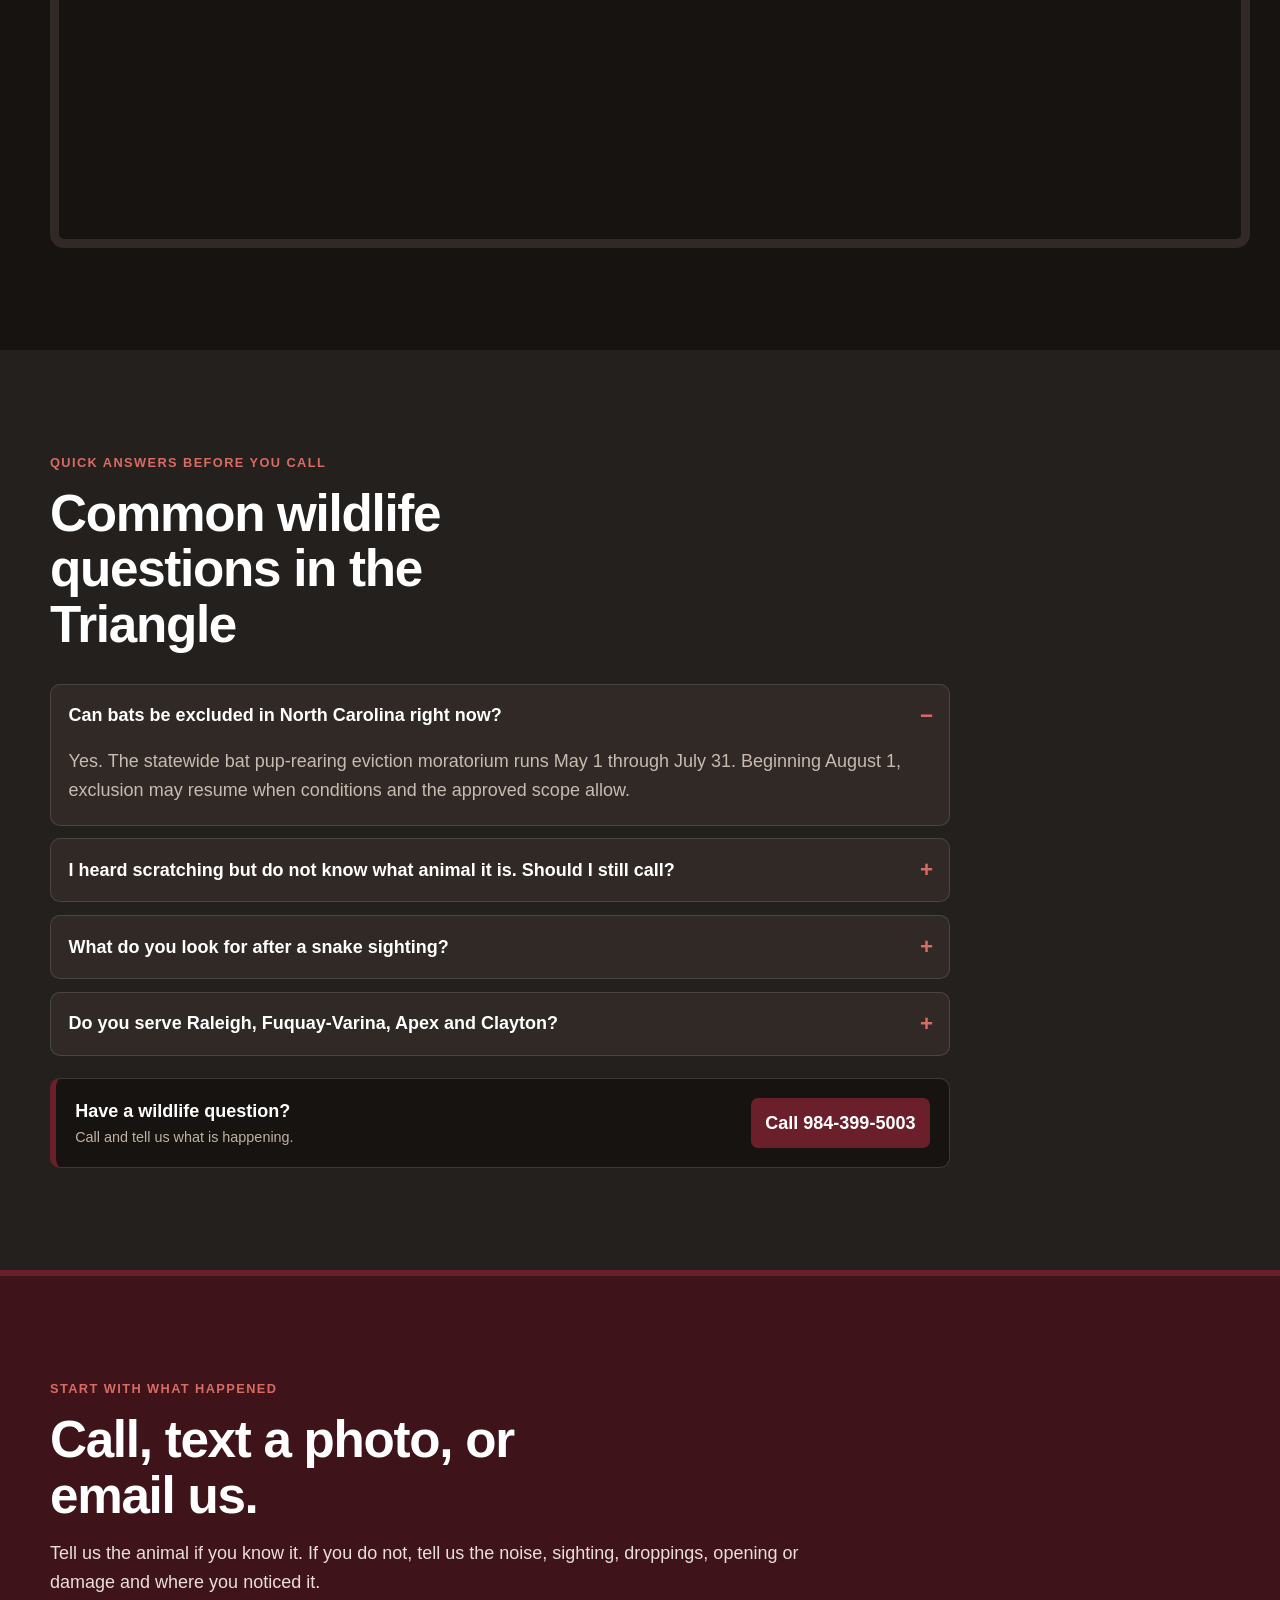
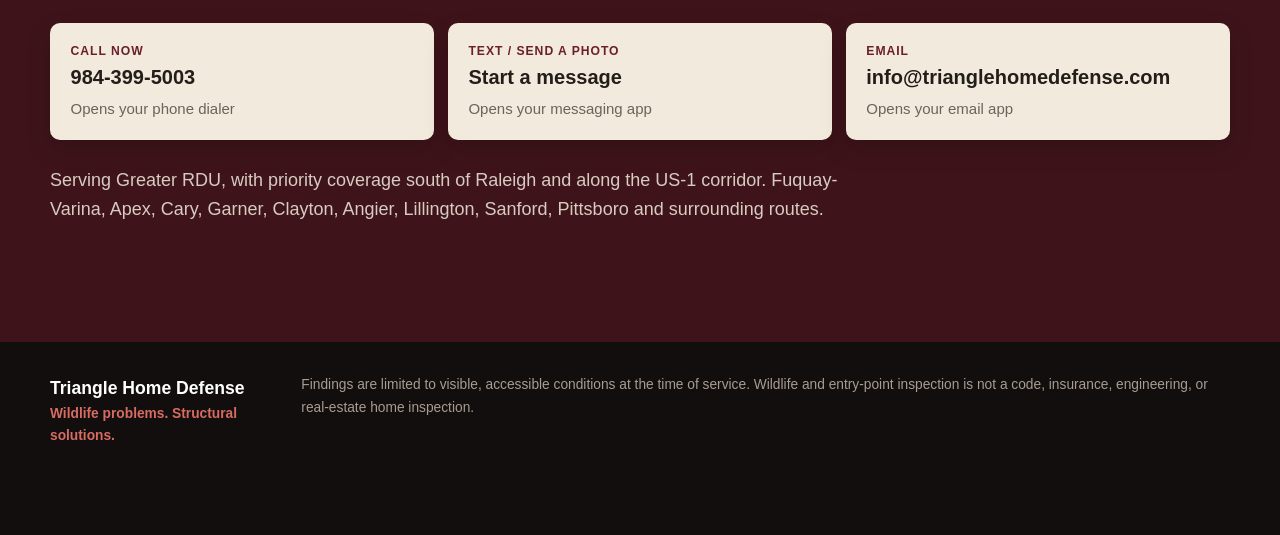
==== commit 1bc2022f: "Apply Sammy website cleanup edits" ====
--- a/index.html
+++ b/index.html
@@ -7,6 +7,7 @@
   <meta name="description" content="Local wildlife inspection and exclusion for bats, snakes, mice and squirrels across Raleigh, Fuquay-Varina, Apex, Clayton, Angier, Sanford and Greater RDU. Call or text Triangle Home Defense." />
   <link rel="canonical" href="https://trianglehomedefense.com/" />
   <link rel="stylesheet" href="styles.css" />
+  <link rel="stylesheet" href="sammy.css" />
   <meta name="theme-color" content="#201b19" />
   <meta property="og:type" content="website" />
   <meta property="og:title" content="Triangle Home Defense | Bats, Snakes, Mice & Squirrels" />
@@ -28,26 +29,10 @@
       {
         "@type":"FAQPage",
         "mainEntity":[
-          {
-            "@type":"Question",
-            "name":"Can bats be excluded from a home in North Carolina in August?",
-            "acceptedAnswer":{"@type":"Answer","text":"North Carolina's bat pup-rearing eviction moratorium runs May 1 through July 31. Beginning August 1, bat eviction and exclusion may resume when conditions and the approved scope allow. Triangle Home Defense starts with an inspection of accessible entry points and conditions."}
-          },
-          {
-            "@type":"Question",
-            "name":"What should I do if I see a snake near my crawlspace or garage?",
-            "acceptedAnswer":{"@type":"Answer","text":"Avoid handling the snake. An inspection can evaluate visible access points, cover, stored materials and conditions that may support prey or shelter around the structure."}
-          },
-          {
-            "@type":"Question",
-            "name":"What causes scratching noises in an attic?",
-            "acceptedAnswer":{"@type":"Answer","text":"Scratching or movement may be associated with squirrels, mice, bats or other wildlife. Timing, location, droppings, chewing and visible entry points help narrow the concern."}
-          },
-          {
-            "@type":"Question",
-            "name":"Does Triangle Home Defense serve Raleigh and the surrounding Triangle?",
-            "acceptedAnswer":{"@type":"Answer","text":"Triangle Home Defense serves Greater RDU with priority coverage south of Raleigh and along the US-1 corridor. Call or text to confirm availability for the property."}
-          }
+          {"@type":"Question","name":"Can bats be excluded from a home in North Carolina in August?","acceptedAnswer":{"@type":"Answer","text":"North Carolina's bat pup-rearing eviction moratorium runs May 1 through July 31. Beginning August 1, bat eviction and exclusion may resume when conditions and the approved scope allow."}},
+          {"@type":"Question","name":"What should I do if I see a snake near my crawlspace or garage?","acceptedAnswer":{"@type":"Answer","text":"Avoid handling the snake. An inspection can evaluate visible access points, cover, stored materials and conditions that may support prey or shelter around the structure."}},
+          {"@type":"Question","name":"What causes scratching noises in an attic?","acceptedAnswer":{"@type":"Answer","text":"Scratching or movement may be associated with squirrels, mice, bats or other wildlife. Timing, location, droppings, chewing and visible entry points help narrow the concern."}},
+          {"@type":"Question","name":"Does Triangle Home Defense serve Raleigh and the surrounding Triangle?","acceptedAnswer":{"@type":"Answer","text":"Triangle Home Defense serves Greater RDU with priority coverage south of Raleigh and along the US-1 corridor. Call or text to confirm availability for the property."}}
         ]
       }
     ]
@@ -59,7 +44,7 @@
 
   <header class="site-header">
     <a class="brand" href="#top" aria-label="Triangle Home Defense home">
-      <img src="https://raw.githubusercontent.com/trianglehomedefense/trianglehomedefense.com/main/assets/thd-logo-profile.png" alt="" width="96" height="76" />
+      <img src="https://raw.githubusercontent.com/trianglehomedefense/trianglehomedefense.com/main/assets/thd-logo-profile.png" alt="Triangle Home Defense" width="124" height="98" />
       <span><strong>Triangle</strong><small>Home Defense</small></span>
     </a>
     <nav aria-label="Primary navigation">
@@ -76,16 +61,14 @@
       <div class="hero-copy">
         <p class="eyebrow">Late-summer wildlife calls across Greater RDU</p>
         <h1>Bats. Snakes. Mice. Squirrels.<br /><span>Start with the access point.</span></h1>
-        <p class="lead">You do not need to know exactly what animal it is before you call. Tell us what you heard, saw, smelled, or found. We inspect the accessible roofline, attic, crawlspace, vents, foundation edges and exterior gaps most likely to explain it.</p>
+        <p class="lead">Hearing scratching? Seeing bats at dusk or a snake around the crawlspace? We inspect where wildlife may be getting in and what needs attention next.</p>
         <div class="actions">
           <a class="button primary" href="tel:+19843995003">Call 984-399-5003</a>
           <a class="button secondary" href="sms:+19843995003?body=Hi%20Triangle%20Home%20Defense%2C%20I%20have%20a%20wildlife%20issue.%20Here%27s%20what%20I%27m%20seeing%3A">Text a photo</a>
         </div>
-        <p class="scope">Wildlife and entry-point inspection based on visible, accessible conditions at the time of service. Not a code, insurance, engineering or real-estate home inspection.</p>
       </div>
       <figure>
-        <img data-field-image="hero" src="https://raw.githubusercontent.com/trianglehomedefense/trianglehomedefense.com/main/assets/bat-entry.svg" alt="Gable vent protected with metal screening during wildlife exclusion work" width="2049" height="1537" decoding="async" />
-        <figcaption>The animal gets attention. The access point usually explains why it keeps happening.</figcaption>
+        <img src="https://raw.githubusercontent.com/trianglehomedefense/trianglehomedefense.com/main/assets/hero-inspection.svg" alt="Residential gable and roofline being evaluated for wildlife access" width="1200" height="900" />
       </figure>
     </section>
 
@@ -93,8 +76,7 @@
       <div>
         <span class="season-label">Right now in North Carolina</span>
         <strong>Bat exclusion season is open again.</strong>
-        <p>The statewide May 1–July 31 pup-rearing eviction moratorium has ended. August is a strong time to identify active bat routes and build a compliant exclusion plan.</p>
-        <p><b>Snakes:</b> warm-weather sightings around crawlspaces, garages, porches and foundations are a good reason to check access, shelter and prey conditions around the structure.</p>
+        <p>August is a useful time to identify active bat routes. Warm-weather snake sightings around crawlspaces, garages and foundations are also common reasons to inspect access and shelter conditions.</p>
       </div>
       <a class="season-cta" href="tel:+19843995003">Ask about wildlife</a>
     </section>
@@ -102,52 +84,46 @@
     <section class="trust" aria-label="What to expect">
       <div><strong>Local</strong><span>Greater RDU with priority coverage south of Raleigh</span></div>
       <div><strong>Documented</strong><span>Photos, visible evidence and plain-language findings</span></div>
-      <div><strong>Practical</strong><span>What matters now, what can wait and what the next step is</span></div>
-      <div><strong>Easy to start</strong><span>Call, text a photo or simply describe the weird noise</span></div>
+      <div><strong>Practical</strong><span>What matters now, what can wait and what comes next</span></div>
+      <div><strong>Easy to start</strong><span>Call or text us what you are seeing</span></div>
     </section>
 
     <section class="section wildlife-section" id="wildlife">
-      <div class="section-heading">
-        <p class="eyebrow">Four problems we want to hear about</p>
+      <div class="section-heading compact-heading">
         <h2>What is happening at your house?</h2>
-        <p>You can start with the symptom. We will work backward toward the animal, route and opening.</p>
       </div>
 
       <div class="animal-grid">
         <article>
-          <img src="https://raw.githubusercontent.com/trianglehomedefense/trianglehomedefense.com/main/assets/bat-entry.svg" alt="Gable vent area evaluated for possible bat access" width="1200" height="900" loading="lazy" decoding="async" />
-          <div>
-            <p class="card-kicker">Bat inspection &amp; exclusion · Raleigh NC</p>
+          <img src="https://raw.githubusercontent.com/trianglehomedefense/trianglehomedefense.com/main/assets/open-roofline.svg" alt="Roofline opening evaluated as a possible bat access point" width="1200" height="900" loading="lazy" />
+          <div>
             <h3>Bats</h3>
-            <p>Bats at dusk, squeaking near a roofline, staining around a vent, or guano below an opening? We look for the active route and the small gaps that make repeat access possible.</p>
+            <p>Bats at dusk, squeaking near a roofline, staining around a vent or guano below an opening? We look for the active route and the gaps that may allow repeat access.</p>
             <a href="tel:+19843995003">Call about bats</a>
           </div>
         </article>
 
         <article>
-          <img src="https://raw.githubusercontent.com/trianglehomedefense/trianglehomedefense.com/main/assets/snake-yard.svg" alt="Snake observed near a residential property" width="900" height="1200" loading="lazy" decoding="async" />
-          <div>
-            <p class="card-kicker">Snake calls · crawlspaces, garages &amp; foundations</p>
+          <img src="https://raw.githubusercontent.com/trianglehomedefense/trianglehomedefense.com/main/assets/snake-yard.svg" alt="Snake observed near a residential property" width="900" height="1200" loading="lazy" />
+          <div>
             <h3>Snakes</h3>
-            <p>Seeing a snake near the crawlspace, garage, porch or foundation? We look beyond the sighting at access, hiding areas and conditions that may support prey or shelter.</p>
+            <p>Seeing a snake near the crawlspace, garage, porch or foundation? We look at access, hiding areas and conditions that may support prey or shelter.</p>
             <a href="sms:+19843995003?body=Hi%20Triangle%20Home%20Defense%2C%20I%20have%20a%20snake%20issue.%20I%20can%20send%20a%20photo.">Text a snake photo</a>
           </div>
         </article>
 
         <article>
-          <img src="https://raw.githubusercontent.com/trianglehomedefense/trianglehomedefense.com/main/assets/rodent-evidence.svg" alt="Visible rodent evidence found during a property inspection" width="900" height="1200" loading="lazy" decoding="async" />
-          <div>
-            <p class="card-kicker">Mouse &amp; rodent exclusion · Triangle area</p>
+          <img src="https://raw.githubusercontent.com/trianglehomedefense/trianglehomedefense.com/main/assets/rodent-evidence.svg" alt="Visible rodent evidence found during a property inspection" width="900" height="1200" loading="lazy" />
+          <div>
             <h3>Mice &amp; rodents</h3>
-            <p>Droppings, nighttime scratching, odor, nesting material, or tiny gaps around utilities and crawlspace edges can point to rodent access. Small openings matter.</p>
+            <p>Droppings, nighttime scratching, odor, nesting material or small gaps around utilities and crawlspace edges can point to rodent access.</p>
             <a href="tel:+19843995003">Call about mice</a>
           </div>
         </article>
 
         <article>
-          <img src="https://raw.githubusercontent.com/trianglehomedefense/trianglehomedefense.com/main/assets/squirrel-roof.svg" alt="Squirrel activity along the roof edge of a home" width="1200" height="900" loading="lazy" decoding="async" />
-          <div>
-            <p class="card-kicker">Squirrel inspection · attic &amp; roofline access</p>
+          <img src="https://raw.githubusercontent.com/trianglehomedefense/trianglehomedefense.com/main/assets/squirrel-roof.svg" alt="Squirrel activity along the roof edge of a home" width="1200" height="900" loading="lazy" />
+          <div>
             <h3>Squirrels</h3>
             <p>Daytime scratching, gutter traffic, chewed fascia, damaged soffits or an enlarged roof gap are worth checking before the opening becomes a repeat route.</p>
             <a href="tel:+19843995003">Call about squirrels</a>
@@ -156,8 +132,11 @@
       </div>
 
       <div class="cta-band">
-        <div><strong>Not sure which animal?</strong><span>That is normal. Tell us where you heard it and when.</span></div>
-        <a href="sms:+19843995003?body=Hi%20Triangle%20Home%20Defense%2C%20I%27m%20not%20sure%20what%20animal%20I%20have.%20Here%27s%20what%20I%20noticed%3A">Text what you noticed</a>
+        <div><strong>Not sure which animal?</strong><span>Tell us where you heard or saw it and when.</span></div>
+        <div class="cta-actions">
+          <a href="tel:+19843995003">Call us</a>
+          <a href="sms:+19843995003?body=Hi%20Triangle%20Home%20Defense%2C%20I%27m%20not%20sure%20what%20animal%20I%20have.%20Here%27s%20what%20I%20noticed%3A">Text us</a>
+        </div>
       </div>
     </section>
 
@@ -165,25 +144,25 @@
       <div class="inspection-copy">
         <p class="eyebrow">We go where the animals go</p>
         <h2>The sound is only the beginning of the inspection.</h2>
-        <p>Wildlife follows repeatable paths through rooflines, gable vents, soffits, attics, crawlspaces, foundations and utility gaps. We follow that route as far as the accessible conditions allow, photograph what matters and separate what we observed from what was reported.</p>
-        <p class="human-note">When you call, start with the odd part: “scratching over the bedroom,” “bats leaving the gable,” “snake under the porch,” or “droppings by the crawlspace.” That is enough to start.</p>
+        <p>Wildlife follows rooflines, vents, soffits, attics, crawlspaces, foundations and utility gaps. We follow the accessible route, photograph what matters and separate what we observed from what was reported.</p>
+        <p class="human-note"><strong>Something sound off?</strong> Call us and tell us where you hear it. We can start there.</p>
         <div class="actions compact-actions">
-          <a class="button primary" href="tel:+19843995003">Talk through the problem</a>
-          <a class="button secondary dark-secondary" href="#contact">See contact options</a>
+          <a class="button primary" href="tel:+19843995003">Call about the problem</a>
+          <a class="button secondary dark-secondary" href="#contact">Contact options</a>
         </div>
       </div>
 
       <div class="field-grid" aria-label="Examples of field conditions">
         <figure>
-          <img data-field-image="vent" src="https://raw.githubusercontent.com/trianglehomedefense/trianglehomedefense.com/main/assets/crawl-vent.svg" alt="Crawlspace vent protected with metal screening during exclusion work" width="1536" height="1152" loading="lazy" decoding="async" />
-          <figcaption><strong>Vent protection</strong><span>Fit, screening and surrounding gaps all matter.</span></figcaption>
+          <img src="https://raw.githubusercontent.com/trianglehomedefense/trianglehomedefense.com/main/assets/crawl-vent.svg" alt="Crawlspace vent screening used to reduce wildlife access" width="1200" height="900" loading="lazy" />
+          <figcaption><strong>Vent protection</strong><span>Fit, screening and surrounding gaps matter.</span></figcaption>
         </figure>
         <figure>
-          <img src="https://raw.githubusercontent.com/trianglehomedefense/trianglehomedefense.com/main/assets/roof-access.svg" alt="Roof and soffit transition with a visible opening" width="1200" height="900" loading="lazy" decoding="async" />
+          <img src="https://raw.githubusercontent.com/trianglehomedefense/trianglehomedefense.com/main/assets/roof-access.svg" alt="Roof and soffit transition with a visible access opening" width="1200" height="900" loading="lazy" />
           <figcaption><strong>Roof transitions</strong><span>Protected edges are common travel routes.</span></figcaption>
         </figure>
         <figure>
-          <img data-field-image="squirrels" src="https://raw.githubusercontent.com/trianglehomedefense/trianglehomedefense.com/main/assets/flying-squirrels.svg" alt="Two small squirrels contained during wildlife field work" width="1536" height="2048" loading="lazy" decoding="async" />
+          <img src="https://raw.githubusercontent.com/trianglehomedefense/trianglehomedefense.com/main/assets/squirrel-roof.svg" alt="Squirrel activity observed along a residential roofline" width="1200" height="900" loading="lazy" />
           <figcaption><strong>Wildlife evidence</strong><span>Species changes the plan; access still matters.</span></figcaption>
         </figure>
       </div>
@@ -193,25 +172,25 @@
       <div class="section-heading">
         <p class="eyebrow">A simple route forward</p>
         <h2>Inspect. Remove. Repair. Remediate. Prevent.</h2>
-        <p>Not every property needs every step. The inspection tells us which ones actually apply.</p>
+        <p>Not every property needs every step. The inspection tells us which ones apply.</p>
       </div>
       <ol>
         <li><strong>1. Inspect</strong><span>Find evidence, travel routes, entry points and contributing conditions.</span></li>
         <li><strong>2. Remove</strong><span>Address active wildlife when appropriate, lawful and within the approved scope.</span></li>
         <li><strong>3. Repair</strong><span>Correct observed access points with durable, animal-resistant materials.</span></li>
         <li><strong>4. Remediate</strong><span>Address accessible debris, contamination or damaged material when included.</span></li>
-        <li><strong>5. Prevent</strong><span>Reduce the conditions and openings that support repeat access.</span></li>
+        <li><strong>5. Prevent</strong><span>Reduce openings and conditions that support repeat access.</span></li>
       </ol>
     </section>
 
     <section class="section repairs" id="repairs">
-      <img data-field-image="repair" src="https://raw.githubusercontent.com/trianglehomedefense/trianglehomedefense.com/main/assets/roof-access.svg" alt="Animal-resistant metal correction fitted at a roof and soffit transition" width="1536" height="2049" loading="lazy" decoding="async" />
+      <img src="https://raw.githubusercontent.com/trianglehomedefense/trianglehomedefense.com/main/assets/roof-access.svg" alt="Animal-resistant correction at a roof and soffit transition" width="1200" height="900" loading="lazy" />
       <div>
         <p class="eyebrow">Property-specific corrections</p>
-        <h2>Fix the opening in a way that belongs on the house.</h2>
-        <p>When repair work falls within our scope, we build the correction around the observed condition. The goal is to close the access point, restore the protective barrier and match the existing construction as closely as practical using durable, animal-resistant materials.</p>
-        <p class="small">Full cosmetic restoration, specialty fabrication or replacement beyond the approved scope may be quoted separately or referred to another qualified contractor.</p>
-        <a class="text-cta" href="tel:+19843995003">Ask whether we can handle the repair →</a>
+        <h2>Fix the access point and keep the repair practical.</h2>
+        <p>We close the observed access point with durable, animal-resistant materials and match the existing construction as closely as practical.</p>
+        <p class="small">If the job needs specialty cosmetic restoration or work outside our approved scope, we will tell you before work begins.</p>
+        <a class="text-cta" href="tel:+19843995003">Call about a repair →</a>
       </div>
     </section>
 
@@ -223,7 +202,7 @@
       <div class="faq-list">
         <details open>
           <summary>Can bats be excluded in North Carolina right now?</summary>
-          <p>Yes, the statewide bat pup-rearing eviction moratorium runs May 1 through July 31. Beginning August 1, exclusion may resume when conditions and the approved scope allow. If you are seeing bats now, this is a useful time to identify active routes.</p>
+          <p>Yes. The statewide bat pup-rearing eviction moratorium runs May 1 through July 31. Beginning August 1, exclusion may resume when conditions and the approved scope allow.</p>
         </details>
         <details>
           <summary>I heard scratching but do not know what animal it is. Should I still call?</summary>
@@ -231,15 +210,15 @@
         </details>
         <details>
           <summary>What do you look for after a snake sighting?</summary>
-          <p>We look at visible access points, crawlspace and foundation conditions, stored materials, vegetation and signs of prey pressure. The goal is to understand why the area is useful to the animal.</p>
+          <p>We look at visible access points, crawlspace and foundation conditions, stored materials, vegetation and signs of prey pressure around the structure.</p>
         </details>
         <details>
           <summary>Do you serve Raleigh, Fuquay-Varina, Apex and Clayton?</summary>
-          <p>Yes, those communities are within our Greater RDU service area. Priority coverage is south of Raleigh and along the US-1 corridor. Call or text and we will confirm availability before scheduling.</p>
+          <p>Yes. Those communities are within our Greater RDU service area. Priority coverage is south of Raleigh and along the US-1 corridor. Call or text and we will confirm availability before scheduling.</p>
         </details>
       </div>
       <div class="cta-band faq-cta">
-        <div><strong>Still have the weird wildlife question?</strong><span>That is what the phone is for.</span></div>
+        <div><strong>Have a wildlife question?</strong><span>Call and tell us what is happening.</span></div>
         <a href="tel:+19843995003">Call 984-399-5003</a>
       </div>
     </section>
@@ -255,13 +234,13 @@
         <a href="sms:+19843995003?body=Hi%20Triangle%20Home%20Defense%2C%20I%20have%20a%20wildlife%20issue.%20Here%27s%20what%20I%27m%20seeing%3A" aria-label="Text Triangle Home Defense"><span>Text / send a photo</span><strong>Start a message</strong><small>Opens your messaging app</small></a>
         <a href="mailto:info@trianglehomedefense.com?subject=Wildlife%20inspection%20request" aria-label="Email Triangle Home Defense"><span>Email</span><strong>info@trianglehomedefense.com</strong><small>Opens your email app</small></a>
       </div>
-      <p class="availability">Serving Greater RDU, with priority coverage south of Raleigh and along the US-1 corridor. Fuquay-Varina, Apex, Cary, Garner, Clayton, Angier, Lillington, Sanford, Pittsboro and surrounding routes. Other calls are evaluated case by case.</p>
+      <p class="availability">Serving Greater RDU, with priority coverage south of Raleigh and along the US-1 corridor. Fuquay-Varina, Apex, Cary, Garner, Clayton, Angier, Lillington, Sanford, Pittsboro and surrounding routes.</p>
     </section>
   </main>
 
   <footer>
     <div><strong>Triangle Home Defense</strong><span>Wildlife problems. Structural solutions.</span></div>
-    <span>Findings are limited to visible, accessible conditions at the time of service.</span>
+    <p class="footer-disclaimer">Findings are limited to visible, accessible conditions at the time of service. Wildlife and entry-point inspection is not a code, insurance, engineering, or real-estate home inspection.</p>
   </footer>
 
   <nav class="mobile-bar" aria-label="Mobile contact actions">
@@ -269,10 +248,5 @@
     <a href="sms:+19843995003?body=Hi%20Triangle%20Home%20Defense%2C%20I%20have%20a%20wildlife%20issue.%20Here%27s%20what%20I%27m%20seeing%3A">Text</a>
     <a href="#contact">Contact</a>
   </nav>
-
-  <script defer src="assets/hero-image.js"></script>
-  <script defer src="assets/vent-image.js"></script>
-  <script defer src="assets/squirrels-image.js"></script>
-  <script defer src="assets/repair-image.js"></script>
 </body>
 </html>
